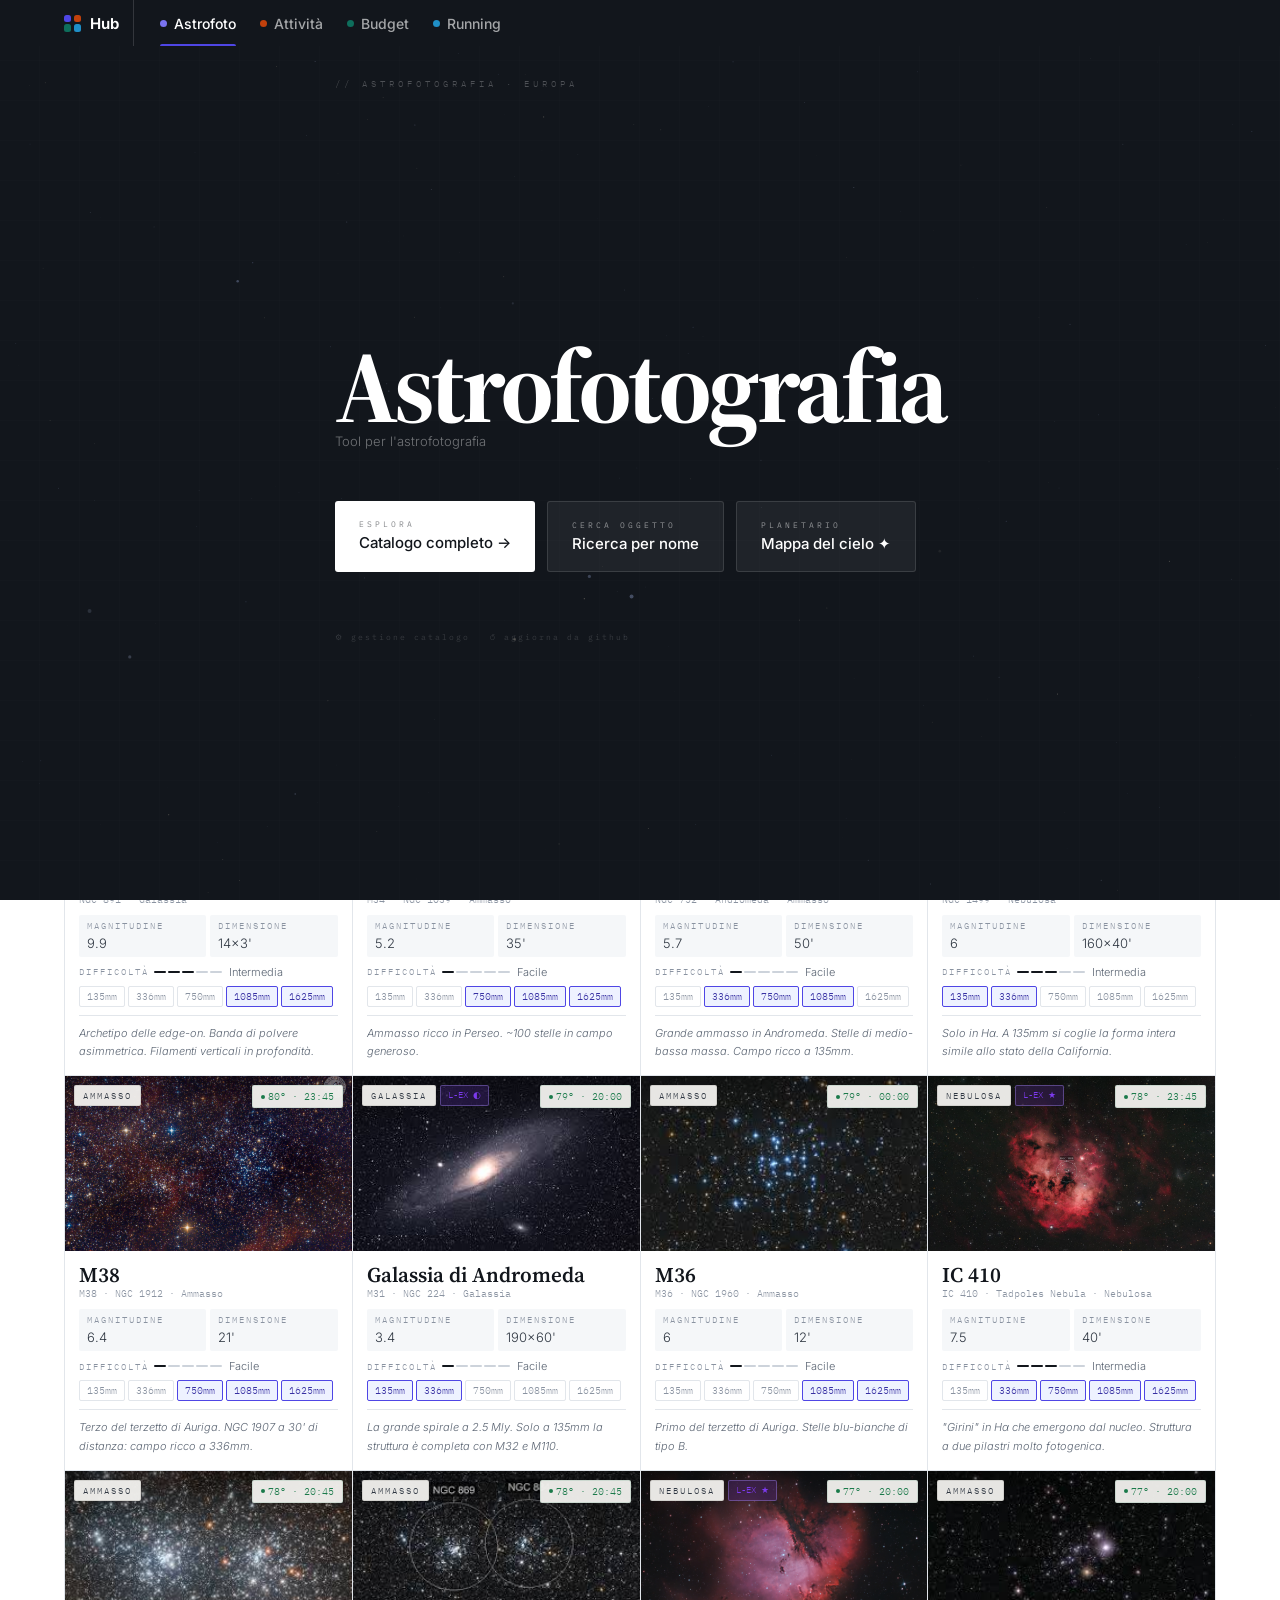
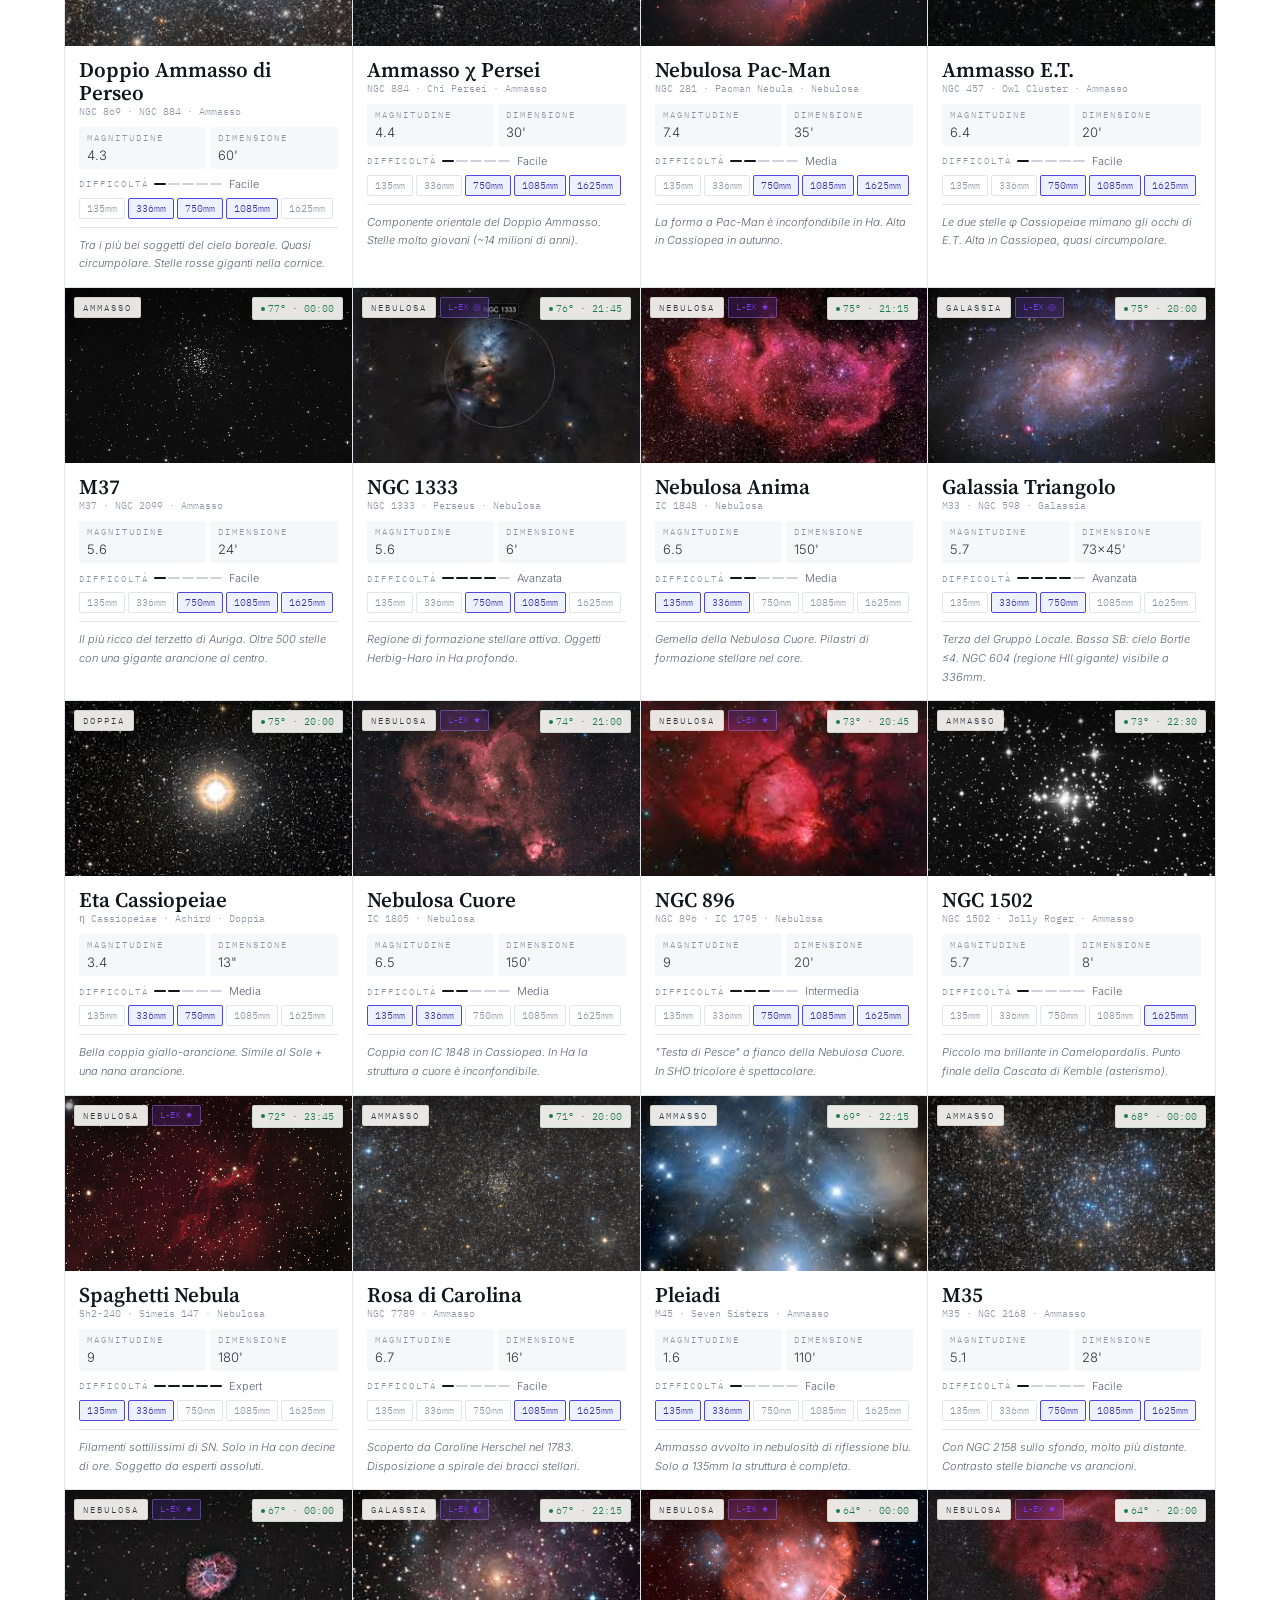
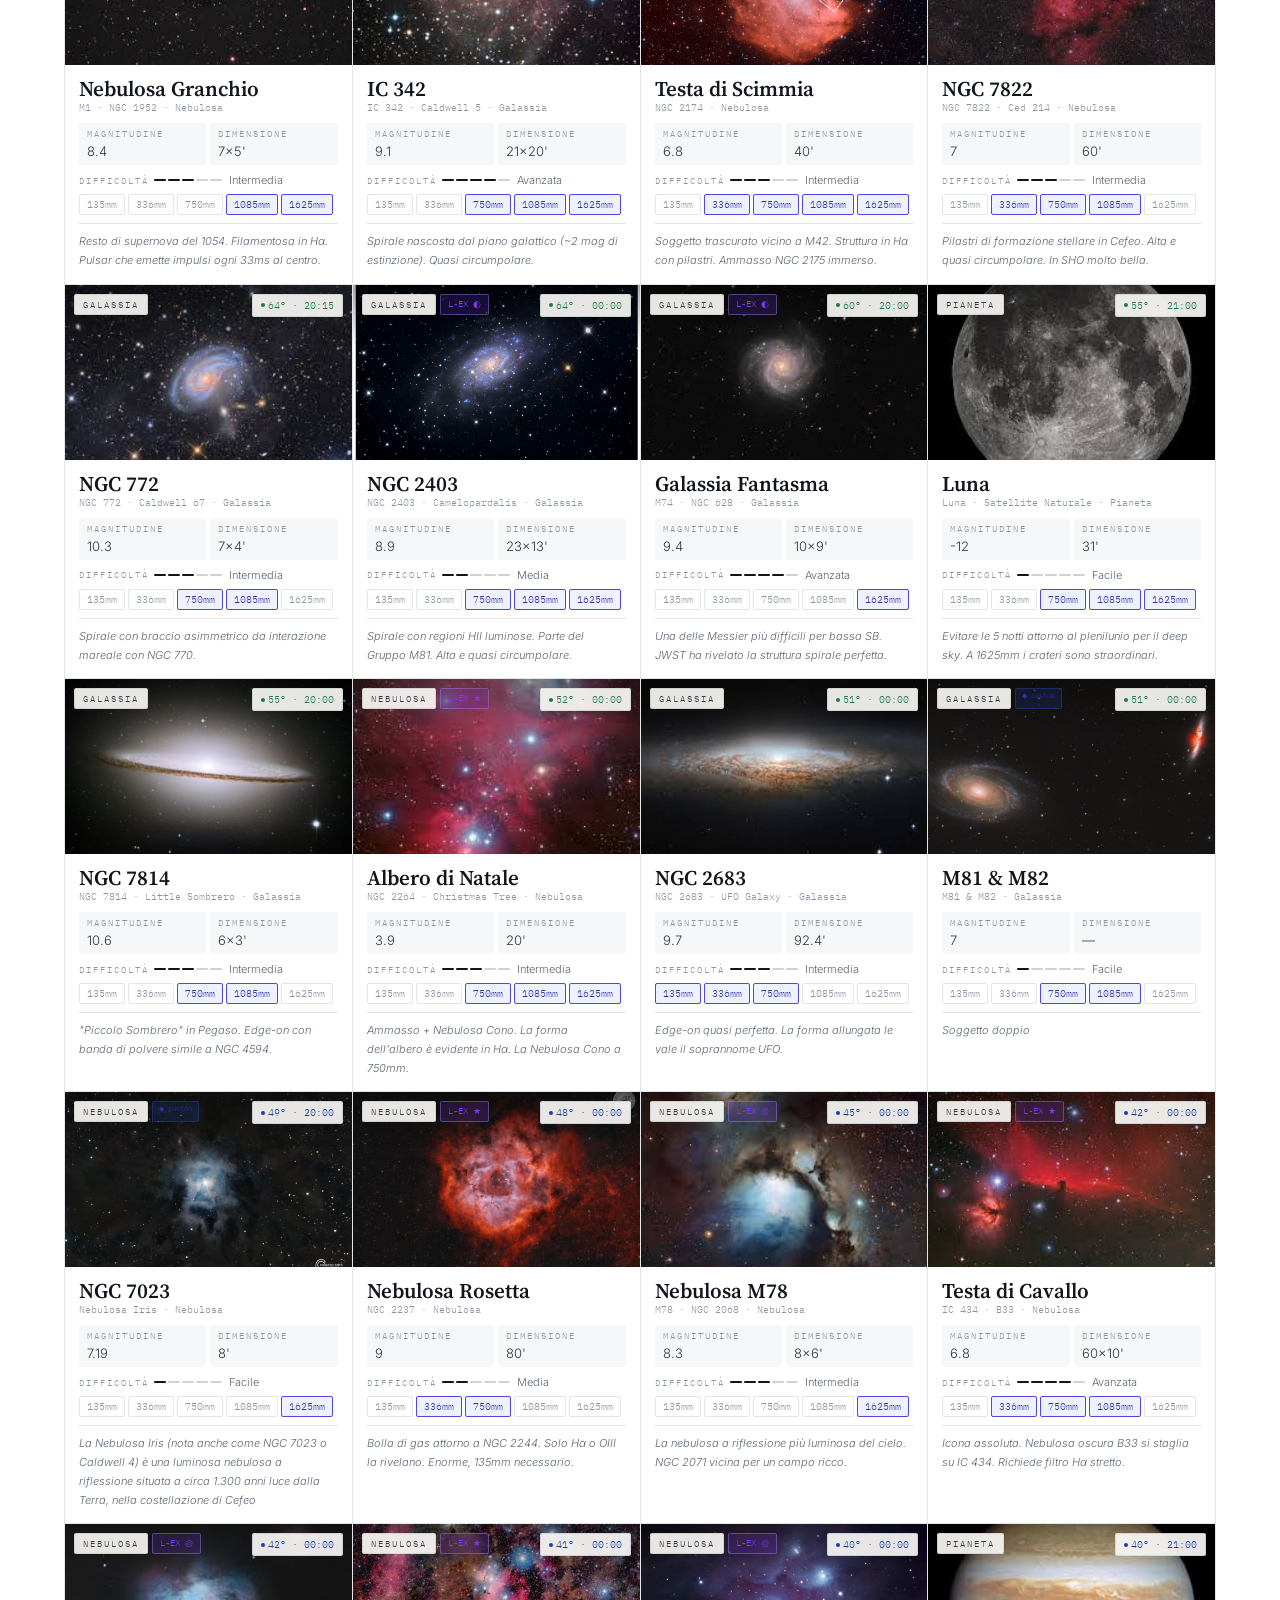
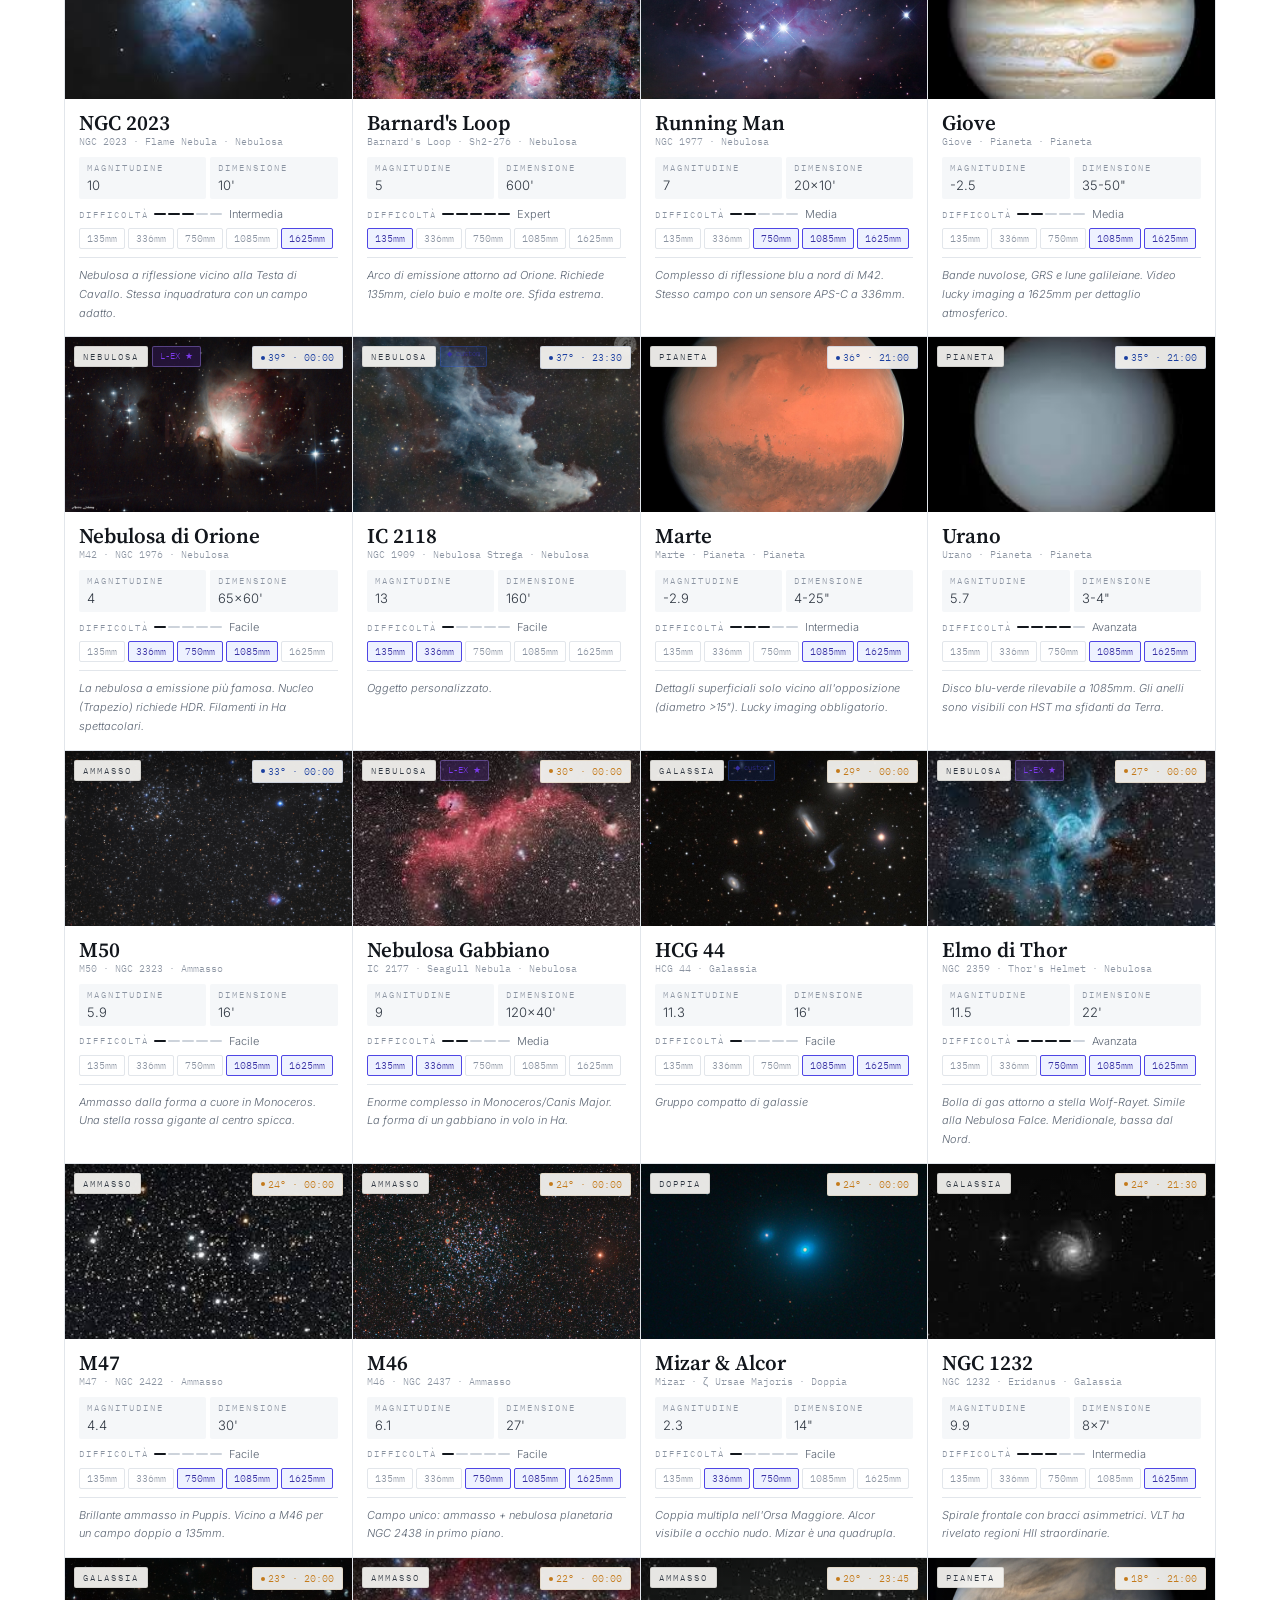
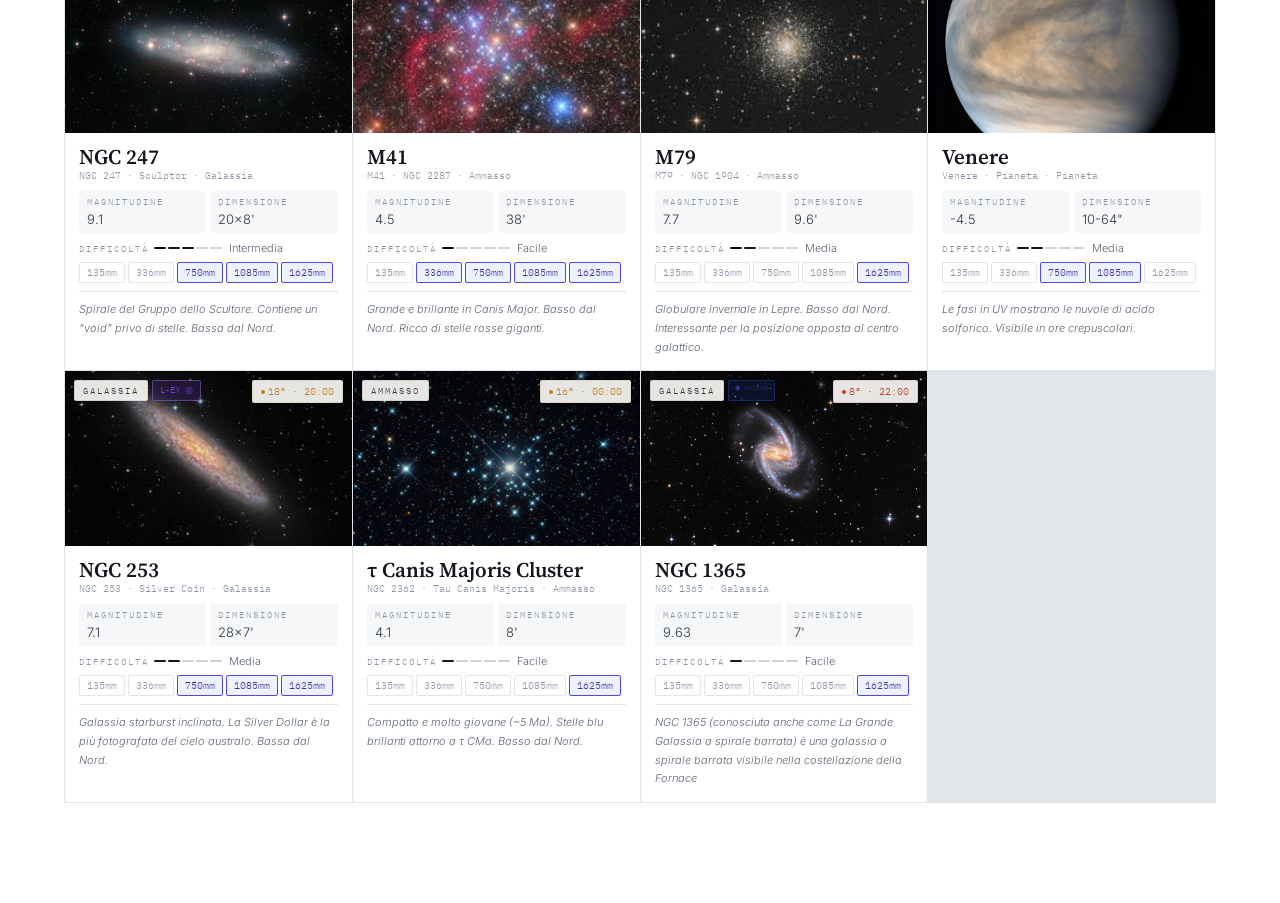
==== astrofoto/index.html @ 98b9532a "Primo caricamento" ====
<!DOCTYPE html>
<html lang="it">
<head>
<meta charset="UTF-8">
<meta name="viewport" content="width=device-width, initial-scale=1.0">
<title>Astrofotografia</title>
<style>
*,*::before,*::after{margin:0;padding:0;box-sizing:border-box}
:root{
  --bg:#faf9f6;--bg2:#f4f2ee;--bg3:#ede9e2;
  --ink:#1a1612;--ink2:#3d3830;--ink3:#7a7168;--ink4:#b0a899;
  --blue:#1a3fa0;--blue2:#2d5be3;--blue3:#dce6fb;--blue4:#eef2fd;
  --red:#c0392b;--amber:#c47a1a;--green:#1a7a4a;
  --border:#d8d2c8;--border2:#c4bdb2;
  --lx:#7c3aed;--lx2:#a78bfa;--lx3:#f5f3ff;--lx4:#ede9fe;
  --shadow:0 1px 3px rgba(26,22,18,.08),0 4px 16px rgba(26,22,18,.06);
  --shadow2:0 2px 8px rgba(26,22,18,.12),0 12px 40px rgba(26,22,18,.1);
}
html{scroll-behavior:smooth}
body{background:var(--bg);color:var(--ink);font-family:'Inter',sans-serif;font-weight:300;min-height:100vh;overflow-x:hidden}

/* ── HEADER ── */
header{background:var(--ink);color:var(--bg);padding:28px 64px 24px;position:relative;overflow:hidden}
header::after{content:'';position:absolute;inset:0;background:repeating-linear-gradient(0deg,transparent,transparent 39px,rgba(255,255,255,.025) 40px),repeating-linear-gradient(90deg,transparent,transparent 39px,rgba(255,255,255,.025) 40px);pointer-events:none}
.header-inner{max-width:1440px;margin:0 auto;display:flex;flex-direction:column;gap:20px;position:relative;z-index:1}
.header-top{display:flex;align-items:center;justify-content:space-between;gap:16px}
.brand-eye{font-family:'IBM Plex Mono',monospace;font-size:9px;letter-spacing:4px;text-transform:uppercase;color:rgba(255,255,255,.35);margin-bottom:6px}
.brand-title{font-family:'Source Serif 4',serif;font-size:clamp(32px,4vw,56px);font-weight:700;line-height:.9;letter-spacing:-1px;color:#fff}
.brand-title em{font-style:italic;color:rgba(255,255,255,.5)}

/* Header chips (right side) */
.header-chips{display:flex;gap:8px;flex-wrap:wrap;align-items:center}
.chip{background:rgba(255,255,255,.06);border:1px solid rgba(255,255,255,.12);border-radius:4px;padding:8px 14px;cursor:default}
.chip.interactive{cursor:pointer;transition:background .15s,border-color .15s}
.chip.interactive:hover{background:rgba(255,255,255,.1);border-color:rgba(255,255,255,.25)}
.chip-lbl{font-size:8px;letter-spacing:3px;text-transform:uppercase;color:rgba(255,255,255,.3);font-family:'IBM Plex Mono',monospace;display:block;margin-bottom:2px}
.chip-val{font-size:11px;color:rgba(255,255,255,.75);font-weight:400;display:flex;align-items:center;gap:5px}
.chip-val select{background:transparent;border:none;color:rgba(255,255,255,.75);font-family:'Inter',sans-serif;font-size:11px;font-weight:400;cursor:pointer;outline:none;-webkit-appearance:none;padding-right:14px;background-image:url("data:image/svg+xml,%3Csvg xmlns='http://www.w3.org/2000/svg' width='10' height='6'%3E%3Cpath d='M0 0l5 6 5-6z' fill='rgba(255,255,255,.4)'/%3E%3C/svg%3E");background-repeat:no-repeat;background-position:right 2px center}
.chip-val select option{background:#1a1612;color:#faf9f6}

/* ── CONTROL PANEL ── */
.ctrl{background:var(--bg2);border-bottom:1px solid var(--border);padding:0 64px}
.ctrl-inner{max-width:1440px;margin:0 auto;display:flex;align-items:stretch;gap:0;flex-wrap:wrap}
.ctrl-block{padding:16px 32px 16px 0;border-right:1px solid var(--border);margin-right:32px;display:flex;flex-direction:column;justify-content:center;flex-shrink:0}
.ctrl-block:last-child{border-right:none;margin-right:0}
.ctrl-lbl{font-family:'IBM Plex Mono',monospace;font-size:9px;letter-spacing:3px;text-transform:uppercase;color:var(--ink4);margin-bottom:8px}

/* Country/Lat/Lon controls */
.loc-row{display:flex;align-items:center;gap:10px;flex-wrap:wrap}
select.ctrl-sel{background:var(--bg);border:1px solid var(--border);border-radius:3px;color:var(--ink2);font-family:'Inter',sans-serif;font-size:12px;padding:6px 28px 6px 10px;cursor:pointer;outline:none;-webkit-appearance:none;background-image:url("data:image/svg+xml,%3Csvg xmlns='http://www.w3.org/2000/svg' width='10' height='6'%3E%3Cpath d='M0 0l5 6 5-6z' fill='%23b0a899'/%3E%3C/svg%3E");background-repeat:no-repeat;background-position:right 8px center;transition:border-color .15s}
select.ctrl-sel:hover,select.ctrl-sel:focus{border-color:var(--blue2)}
.lat-lon-inputs{display:flex;align-items:center;gap:6px}
.latlon-field{display:flex;align-items:center;gap:4px;font-family:'IBM Plex Mono',monospace;font-size:10px;color:var(--ink4)}
.latlon-field span{color:var(--ink3)}
input.latlon-inp{width:62px;background:var(--bg);border:1px solid var(--border);border-radius:3px;padding:5px 7px;font-family:'IBM Plex Mono',monospace;font-size:11px;color:var(--ink2);outline:none;transition:border-color .15s;text-align:center}
input.latlon-inp:focus{border-color:var(--blue2)}

/* time slider */
.time-block{flex:1;min-width:260px;padding:16px 0}
.time-row{display:flex;align-items:center;gap:12px;margin-bottom:8px}
.time-val{font-family:'Source Serif 4',serif;font-size:24px;font-weight:600;color:var(--ink);min-width:52px}
.time-sep{color:var(--ink4);font-size:16px;font-family:'IBM Plex Mono',monospace}
.win-info{font-size:10px;color:var(--ink3);font-family:'IBM Plex Mono',monospace}
.slider-wrap{position:relative;height:26px;display:flex;align-items:center}
.slider-track{position:absolute;left:0;right:0;height:2px;background:var(--border);border-radius:2px}
.slider-fill{position:absolute;height:2px;background:var(--blue2);border-radius:2px;pointer-events:none}
.range-input{position:absolute;width:100%;height:2px;background:transparent;-webkit-appearance:none;appearance:none;pointer-events:none;outline:none}
.range-input::-webkit-slider-thumb{-webkit-appearance:none;width:14px;height:14px;border-radius:50%;background:var(--ink);border:2px solid var(--bg);cursor:pointer;pointer-events:all;box-shadow:0 1px 4px rgba(0,0,0,.2);transition:transform .12s}
.range-input::-webkit-slider-thumb:active{transform:scale(1.25)}
.slider-ticks{display:flex;justify-content:space-between;margin-top:4px;font-family:'IBM Plex Mono',monospace;font-size:9px;color:var(--ink4)}

/* ── MONTH NAV ── */
.mnav{position:sticky;top:0;z-index:50;background:var(--bg);border-bottom:1px solid var(--border)}
.mnav-track{max-width:1440px;margin:0 auto;display:flex;overflow-x:auto;scrollbar-width:none;padding:0 64px}
.mnav-track::-webkit-scrollbar{display:none}
.mnav-btn{background:none;border:none;font-family:'Inter',sans-serif;font-weight:500;font-size:11px;letter-spacing:1.5px;text-transform:uppercase;color:var(--ink4);padding:14px 14px 10px;cursor:pointer;border-bottom:2px solid transparent;white-space:nowrap;transition:color .15s,border-color .15s}
.mnav-btn:hover{color:var(--ink2)}
.mnav-btn.active{color:var(--ink);border-bottom-color:var(--ink)}
.mnav-btn .cnt{display:block;font-size:8px;font-family:'IBM Plex Mono',monospace;font-weight:300;margin-top:1px;color:var(--ink4)}
.mnav-btn.active .cnt{color:var(--blue2)}

/* ── MAIN ── */
main{max-width:1440px;margin:0 auto;padding:40px 64px 100px}
.month-sec{display:none}
.month-sec.active{display:block;animation:rise .35s cubic-bezier(.22,1,.36,1) both}
@keyframes rise{from{opacity:0;transform:translateY(8px)}to{opacity:1;transform:translateY(0)}}

.sec-hero{display:grid;grid-template-columns:1fr auto;align-items:end;gap:32px;margin-bottom:28px;padding-bottom:20px;border-bottom:2px solid var(--ink)}
.sec-month{font-family:'Source Serif 4',serif;font-size:clamp(48px,6vw,90px);font-weight:700;line-height:.88;letter-spacing:-3px}
.sec-right{text-align:right}
.sec-desc{font-size:11px;color:var(--ink3);line-height:1.8;max-width:280px;margin-bottom:4px}
.sec-count{font-family:'IBM Plex Mono',monospace;font-size:9px;color:var(--blue2);letter-spacing:2px}

/* ── TOOLBAR ── */
.toolbar{display:flex;align-items:center;gap:5px;margin-bottom:20px;flex-wrap:wrap}
.tb-lbl{font-size:9px;letter-spacing:3px;text-transform:uppercase;color:var(--ink4);font-family:'IBM Plex Mono',monospace;flex-shrink:0}
.pill{background:var(--bg);border:1px solid var(--border);border-radius:3px;color:var(--ink3);font-family:'Inter',sans-serif;font-size:11px;padding:5px 11px;cursor:pointer;transition:all .15s}
.pill:hover{border-color:var(--ink2);color:var(--ink)}
.pill.on{background:var(--ink);border-color:var(--ink);color:var(--bg)}
.pill.lx-on{background:var(--lx);border-color:var(--lx);color:#fff}
.tb-sep{width:1px;height:14px;background:var(--border);margin:0 2px;flex-shrink:0}
.vis-bar{background:var(--blue4);border:1px solid rgba(45,91,227,.15);border-radius:4px;padding:7px 12px;margin-bottom:18px;font-size:10px;color:var(--blue);font-family:'IBM Plex Mono',monospace;display:flex;align-items:center;gap:8px}
.vis-bar::before{content:'◉';font-size:9px;color:var(--blue2)}

/* ── GRID ── */
.obj-grid{display:grid;grid-template-columns:repeat(auto-fill,minmax(280px,1fr));gap:1px;background:var(--border);border:1px solid var(--border)}
.obj-grid>*{background:var(--bg)}

/* ── CARD ── */
.obj-card{position:relative;overflow:hidden;cursor:pointer;transition:box-shadow .2s,transform .2s}
.obj-card:hover{box-shadow:var(--shadow2);transform:translateY(-2px);z-index:2}
.obj-card.hidden{display:none}
.card-canvas-wrap{position:relative;height:175px;overflow:hidden}.card-canvas-wrap::after{content:'';position:absolute;top:0;left:0;right:0;height:60px;background:linear-gradient(rgba(0,0,0,.35),transparent);z-index:2;pointer-events:none}
.card-canvas-wrap canvas{width:100%;height:100%;display:block}
.card-top{position:absolute;top:9px;left:9px;right:9px;display:flex;justify-content:space-between;align-items:flex-start;pointer-events:none;z-index:3}
.type-badge{font-family:'IBM Plex Mono',monospace;font-size:9px;letter-spacing:2px;text-transform:uppercase;padding:4px 8px;background:rgba(250,249,246,.92);backdrop-filter:blur(8px);border-radius:2px;color:var(--ink2);border:1px solid rgba(26,22,18,.1)}
.lx-tag-sm{font-family:'IBM Plex Mono',monospace;font-size:9px;padding:3px 7px;border-radius:2px;background:rgba(124,58,237,.18);border:1px solid rgba(167,139,250,.4);color:#7c3aed;backdrop-filter:blur(8px)}
.alt-badge{font-family:'IBM Plex Mono',monospace;font-size:10px;padding:4px 8px;border-radius:2px;backdrop-filter:blur(8px);display:flex;align-items:center;gap:3px;background:rgba(250,249,246,.92);border:1px solid transparent}
.alt-dot{width:4px;height:4px;border-radius:50%;flex-shrink:0}
.alt-meter{position:absolute;bottom:0;left:0;right:0;height:2px;background:rgba(0,0,0,.06)}
.alt-meter-fill{height:100%;transition:width .5s,background .5s}

.card-body{padding:12px 14px 14px}
.card-name{font-family:'Source Serif 4',serif;font-size:21px;font-weight:600;color:var(--ink);line-height:1.1;margin-bottom:1px}
.card-cat{font-family:'IBM Plex Mono',monospace;font-size:10px;color:var(--ink4);margin-bottom:9px}
.card-row2{display:grid;grid-template-columns:1fr 1fr;gap:4px;margin-bottom:8px}
.cstat{background:var(--bg2);border-radius:2px;padding:5px 8px}
.cs-lbl{font-size:9px;letter-spacing:2px;text-transform:uppercase;color:var(--ink4);font-family:'IBM Plex Mono',monospace;display:block;margin-bottom:1px}
.cs-val{font-size:13px;color:var(--ink2)}
.diff-row{display:flex;align-items:center;gap:5px;margin-bottom:7px}
.diff-lbl{font-size:9px;letter-spacing:2px;text-transform:uppercase;color:var(--ink4);font-family:'IBM Plex Mono',monospace;min-width:56px}
.pips{display:flex;gap:2px}
.pip{width:12px;height:2px;border-radius:1px;background:var(--border2)}
.pip.on{background:var(--ink)}
.diff-txt{font-size:11px;color:var(--ink3);margin-left:2px}
.focali-row{display:flex;gap:3px;flex-wrap:wrap;margin-bottom:8px}
.ftag{font-family:'IBM Plex Mono',monospace;font-size:10px;padding:3px 7px;border-radius:2px;border:1px solid var(--border);color:var(--ink4)}
.ftag.best{border-color:var(--blue2);color:var(--blue);background:var(--blue4)}
.card-notes{font-size:11px;color:var(--ink3);line-height:1.7;font-style:italic;padding-top:8px;border-top:1px solid var(--border)}

/* ── MODAL ── */
.modal-overlay{position:fixed;inset:0;background:rgba(10,8,6,.85);backdrop-filter:blur(8px);z-index:200;display:none;align-items:center;justify-content:center;padding:20px}
.modal-overlay.open{display:flex}
.modal{background:var(--bg);max-width:880px;width:100%;max-height:90vh;overflow-y:auto;border-radius:2px;box-shadow:0 24px 80px rgba(0,0,0,.4);position:relative;transform:translateY(16px);transition:transform .25s}
.modal-overlay.open .modal{transform:translateY(0)}
.modal-close{position:absolute;top:16px;right:16px;background:var(--bg3);border:none;width:32px;height:32px;border-radius:50%;cursor:pointer;display:flex;align-items:center;justify-content:center;font-size:16px;color:var(--ink3);transition:background .15s;z-index:10}
.modal-close:hover{background:var(--border2)}
.modal-canvas-wrap{height:320px;position:relative;overflow:hidden;background:var(--bg3)}
.modal-canvas-wrap canvas{width:100%;height:100%}
.modal-badges{position:absolute;top:16px;left:16px;display:flex;gap:6px;flex-wrap:wrap}
.modal-badge{font-family:'IBM Plex Mono',monospace;font-size:8px;letter-spacing:2px;text-transform:uppercase;padding:4px 10px;background:rgba(250,249,246,.92);backdrop-filter:blur(8px);border-radius:2px;color:var(--ink2);border:1px solid rgba(26,22,18,.1)}
.modal-body{padding:28px 32px 32px}
.modal-title-row{display:flex;align-items:flex-start;justify-content:space-between;gap:20px;margin-bottom:4px}
.modal-name{font-family:'Source Serif 4',serif;font-size:clamp(28px,4vw,46px);font-weight:700;line-height:.95;letter-spacing:-1px}
.modal-cat{font-family:'IBM Plex Mono',monospace;font-size:9px;color:var(--ink4);letter-spacing:.5px;margin-bottom:20px}
.modal-grid{display:grid;grid-template-columns:repeat(4,1fr);gap:8px;margin-bottom:20px}
.modal-stat{background:var(--bg2);border-radius:3px;padding:10px 12px;border:1px solid var(--border)}
.modal-stat-lbl{font-size:7px;letter-spacing:2.5px;text-transform:uppercase;color:var(--ink4);font-family:'IBM Plex Mono',monospace;display:block;margin-bottom:4px}
.modal-stat-val{font-size:14px;color:var(--ink);font-family:'Inter',sans-serif;font-weight:400}
.modal-stat-val.big{font-family:'Source Serif 4',serif;font-size:22px;font-weight:600}
.modal-desc{font-size:13px;color:var(--ink2);line-height:1.85;margin-bottom:18px}
.modal-section{margin-bottom:18px}
.modal-section-title{font-family:'IBM Plex Mono',monospace;font-size:9px;letter-spacing:3px;text-transform:uppercase;color:var(--ink4);margin-bottom:8px;padding-bottom:6px;border-bottom:1px solid var(--border)}
.modal-focali{display:flex;gap:6px;flex-wrap:wrap}
.modal-ftag{font-family:'IBM Plex Mono',monospace;font-size:10px;padding:4px 10px;border-radius:2px;border:1px solid var(--border);color:var(--ink4)}
.modal-ftag.best{border-color:var(--blue2);color:var(--blue);background:var(--blue4)}
.modal-diff-row{display:flex;align-items:center;gap:10px}
.modal-pips{display:flex;gap:3px}
.modal-pip{width:18px;height:3px;border-radius:1px;background:var(--border2)}
.modal-pip.on{background:var(--ink)}
.lx-note-modal{background:var(--lx3);border:1px solid var(--lx2);border-radius:3px;padding:10px 14px;font-size:11px;color:var(--lx);line-height:1.6;margin-top:12px}
.coord-row{font-family:'IBM Plex Mono',monospace;font-size:10px;color:var(--ink3);display:flex;gap:16px;flex-wrap:wrap;margin-bottom:12px}
.coord-item span{color:var(--ink4);font-size:9px;margin-right:4px}

/* ── MISC ── */
.no-res{text-align:center;padding:56px 20px;font-family:'IBM Plex Mono',monospace;font-size:10px;color:var(--ink4);letter-spacing:2px;grid-column:1/-1;background:var(--bg)}
::-webkit-scrollbar{width:4px;height:4px}
::-webkit-scrollbar-track{background:var(--bg2)}
::-webkit-scrollbar-thumb{background:var(--border2);border-radius:2px}
@media(max-width:900px){header,.ctrl,main{padding-left:20px;padding-right:20px}.mnav-track{padding:0 20px}.obj-grid{grid-template-columns:1fr 1fr}.header-inner{flex-direction:column;align-items:flex-start}}
@media(max-width:580px){.obj-grid{grid-template-columns:1fr}.sec-hero{grid-template-columns:1fr}.sec-right{text-align:left}.modal-grid{grid-template-columns:1fr 1fr}}

/* ── ADD TARGET MODAL ── */
.at-field{margin-bottom:18px}
.at-lbl{font-family:'IBM Plex Mono',monospace;font-size:9px;letter-spacing:3px;text-transform:uppercase;color:var(--ink4);display:block;margin-bottom:8px}
.at-inp{width:100%;background:var(--bg);border:1px solid var(--border);border-radius:3px;padding:10px 12px;font-family:'Inter',sans-serif;font-size:13px;color:var(--ink);outline:none;transition:border-color .15s}
.at-inp:focus{border-color:var(--blue2)}
.at-type-row{display:flex;gap:6px;flex-wrap:wrap}
.at-type-btn{background:var(--bg);border:1px solid var(--border);border-radius:3px;padding:6px 14px;font-family:'Inter',sans-serif;font-size:11px;color:var(--ink3);cursor:pointer;transition:all .15s}
.at-type-btn:hover{border-color:var(--ink2);color:var(--ink)}
.at-type-btn.on{background:var(--ink);border-color:var(--ink);color:#fff}
.at-focal-btn{background:var(--bg);border:1px solid var(--border);border-radius:3px;padding:6px 14px;font-family:'IBM Plex Mono',monospace;font-size:10px;color:var(--ink3);cursor:pointer;transition:all .15s}
.at-focal-btn:hover{border-color:var(--blue2);color:var(--blue)}
.at-focal-btn.on{background:var(--blue2);border-color:var(--blue2);color:#fff}
.at-month-row{display:flex;gap:5px;flex-wrap:wrap}
.at-month-btn{background:var(--bg);border:1px solid var(--border);border-radius:3px;padding:5px 10px;font-family:'IBM Plex Mono',monospace;font-size:9px;letter-spacing:1px;color:var(--ink3);cursor:pointer;transition:all .15s}
.at-month-btn:hover{border-color:var(--ink2);color:var(--ink)}
.at-month-btn.on{background:var(--blue2);border-color:var(--blue2);color:#fff}
.at-photo-area{border:1px dashed var(--border2);border-radius:3px;padding:20px;cursor:pointer;transition:border-color .15s;display:flex;align-items:center;justify-content:center;min-height:80px;gap:12px}
.at-photo-area:hover{border-color:var(--ink3)}

.admin-item{display:flex;align-items:center;justify-content:space-between;padding:9px 12px;border-radius:3px;border:1px solid var(--border);background:var(--bg);gap:12px;transition:border-color .15s}
.admin-item:hover{border-color:var(--red)}
.admin-item-info{flex:1;min-width:0}
.admin-item-name{font-size:13px;color:var(--ink);font-weight:400;white-space:nowrap;overflow:hidden;text-overflow:ellipsis}
.admin-item-cat{font-family:'IBM Plex Mono',monospace;font-size:8px;color:var(--ink4);margin-top:1px}
.admin-item-del{background:none;border:1px solid var(--border);border-radius:2px;color:var(--ink4);font-size:10px;padding:3px 8px;cursor:pointer;font-family:'IBM Plex Mono',monospace;white-space:nowrap;transition:all .15s;flex-shrink:0}
.admin-item-del:hover{background:var(--red);border-color:var(--red);color:#fff}
.at-hms{width:58px!important;text-align:center}
.at-hms-sep{font-family:'IBM Plex Mono',monospace;font-size:11px;color:var(--ink3);flex-shrink:0}

/* ── LANDING PAGE ── */
#landing{position:fixed;inset:0;z-index:1000;background:var(--ink);display:flex;flex-direction:column;overflow:hidden;transition:opacity .5s,transform .5s}
#landing.hidden{opacity:0;transform:translateY(-16px);pointer-events:none}
.landing-grid{position:absolute;inset:0;background-image:repeating-linear-gradient(0deg,transparent,transparent 39px,rgba(255,255,255,.018) 40px),repeating-linear-gradient(90deg,transparent,transparent 39px,rgba(255,255,255,.018) 40px);pointer-events:none}
.landing-inner{max-width:1440px;margin:0 auto;padding:0 64px;display:flex;flex-direction:column;height:100%;position:relative;z-index:1}
.landing-header{padding:32px 0 0;display:flex;justify-content:space-between;align-items:flex-start}
.landing-eye{font-family:'IBM Plex Mono',monospace;font-size:9px;letter-spacing:4px;text-transform:uppercase;color:rgba(255,255,255,.25)}
.landing-body{flex:1;display:flex;flex-direction:column;justify-content:center;gap:48px;padding:40px 0}
.landing-title{font-family:'Source Serif 4',serif;font-size:clamp(56px,8vw,120px);font-weight:700;line-height:.85;letter-spacing:-4px;color:#fff}
.landing-title em{font-style:italic;color:rgba(255,255,255,.35)}
.landing-sub{font-size:13px;color:rgba(255,255,255,.4);max-width:360px;line-height:1.8;font-weight:300}
.landing-actions{display:flex;gap:12px;flex-wrap:wrap;align-items:stretch}
.land-btn{display:flex;flex-direction:column;gap:4px;padding:18px 24px;border-radius:3px;cursor:pointer;transition:all .2s;text-decoration:none;border:none;font-family:'Inter',sans-serif;text-align:left}
.land-btn-primary{background:#fff;color:var(--ink)}
.land-btn-primary:hover{background:rgba(255,255,255,.9);transform:translateY(-2px)}
.land-btn-secondary{background:rgba(255,255,255,.06);border:1px solid rgba(255,255,255,.12);color:#fff}
.land-btn-secondary:hover{background:rgba(255,255,255,.1);border-color:rgba(255,255,255,.25);transform:translateY(-2px)}
.land-btn-lbl{font-size:8px;letter-spacing:3px;text-transform:uppercase;opacity:.5;font-family:'IBM Plex Mono',monospace}
.land-btn-val{font-size:15px;font-weight:500}

/* Search panel */
.landing-search{display:flex;flex-direction:column;gap:0;max-width:680px}
.search-bar{display:flex;align-items:center;gap:0;background:rgba(255,255,255,.06);border:1px solid rgba(255,255,255,.15);border-radius:3px;overflow:hidden;transition:border-color .2s}
.search-bar:focus-within{border-color:rgba(255,255,255,.4)}
.search-icon{padding:0 16px;color:rgba(255,255,255,.3);font-size:16px;flex-shrink:0}
#landingSearch{flex:1;background:transparent;border:none;outline:none;color:#fff;font-family:'Inter',sans-serif;font-size:15px;font-weight:300;padding:16px 0;caret-color:#fff}
#landingSearch::placeholder{color:rgba(255,255,255,.2)}
.search-hint{font-family:'IBM Plex Mono',monospace;font-size:9px;color:rgba(255,255,255,.2);letter-spacing:2px;padding:10px 2px}
.search-results{display:none;background:rgba(20,16,12,.95);border:1px solid rgba(255,255,255,.1);border-top:none;border-radius:0 0 3px 3px;max-height:320px;overflow-y:auto;-webkit-overflow-scrolling:touch;overscroll-behavior:contain}
.search-results.show{display:block}
.sr-item{display:flex;align-items:center;gap:14px;padding:12px 16px;cursor:pointer;transition:background .15s;border-bottom:1px solid rgba(255,255,255,.05)}
.sr-item:last-child{border-bottom:none}
.sr-item:hover{background:rgba(255,255,255,.06)}
.sr-canvas{width:48px;height:36px;border-radius:2px;overflow:hidden;flex-shrink:0}
.sr-canvas canvas{width:100%;height:100%;display:block}
.sr-info{flex:1;min-width:0}
.sr-name{font-size:13px;color:#fff;font-weight:400;white-space:nowrap;overflow:hidden;text-overflow:ellipsis}
.sr-cat{font-family:'IBM Plex Mono',monospace;font-size:8px;color:rgba(255,255,255,.3);margin-top:1px}
.sr-type{font-family:'IBM Plex Mono',monospace;font-size:7px;letter-spacing:2px;text-transform:uppercase;padding:2px 6px;border-radius:2px;background:rgba(255,255,255,.08);color:rgba(255,255,255,.4);flex-shrink:0}
.sr-empty{padding:24px 16px;text-align:center;font-family:'IBM Plex Mono',monospace;font-size:10px;color:rgba(255,255,255,.2);letter-spacing:2px}

/* Star field canvas */
#starField{position:absolute;inset:0;opacity:.6}

/* ── PLANETARIO ── */
#skyOv{position:fixed;inset:0;z-index:1100;background:#03050c;color:#e8ecf8;font-family:'Inter',sans-serif;overflow:hidden;user-select:none;-webkit-user-select:none}
#skyOv[hidden]{display:none}
#skCv{position:absolute;inset:0;width:100%;height:100%;display:block}
.sk-top{position:absolute;top:0;left:0;right:0;display:flex;align-items:center;gap:8px;padding:calc(env(safe-area-inset-top,0px) + 10px) 12px 8px;background:linear-gradient(#000a,#0000);pointer-events:none}
.sk-top>*{pointer-events:auto}
.sk-btn{width:38px;height:38px;flex:none;border-radius:50%;border:1px solid #ffffff30;background:#0b1020cc;color:#fff;font-size:16px;cursor:pointer;backdrop-filter:blur(8px)}
.sk-title{flex:1;min-width:0;display:flex;flex-direction:column;line-height:1.15}
.sk-title b{font-family:'Source Serif 4',serif;font-size:20px}
.sk-title span{font:9px 'IBM Plex Mono',monospace;letter-spacing:1px;opacity:.55;white-space:nowrap;overflow:hidden;text-overflow:ellipsis}
.sk-status{position:absolute;top:calc(env(safe-area-inset-top,0px) + 92px);left:14px;display:flex;flex-direction:column;gap:2px;font:10px 'IBM Plex Mono',monospace;color:#ffffffa8;pointer-events:none;text-shadow:0 1px 3px #000}
.sk-status b{color:#fff;font-weight:500;font-size:11px}
.sk-view{position:absolute;right:14px;top:calc(env(safe-area-inset-top,0px) + 92px);font:10px 'IBM Plex Mono',monospace;color:#ffffff90;text-shadow:0 1px 3px #000;pointer-events:none}
.sk-zoom{position:absolute;right:12px;top:50%;transform:translateY(-50%);display:flex;flex-direction:column;gap:8px}
.sk-zoom .sk-btn{width:38px;height:38px}
.sk-search,.sk-layers{position:absolute;top:calc(env(safe-area-inset-top,0px) + 58px);left:12px;right:12px;max-width:420px;margin:0 auto;background:#0b1020ee;border:1px solid #ffffff25;border-radius:12px;padding:10px;backdrop-filter:blur(12px);z-index:5}
.sk-search[hidden],.sk-layers[hidden],.sk-card[hidden]{display:none}
.sk-search input{width:100%;box-sizing:border-box;background:#ffffff12;border:1px solid #ffffff25;border-radius:8px;color:#fff;font:15px 'Inter',sans-serif;padding:10px}
#skRes{max-height:42vh;overflow:auto;margin-top:6px}
.sk-res{display:flex;flex-direction:column;align-items:flex-start;width:100%;background:none;border:0;border-bottom:1px solid #ffffff12;color:#fff;padding:9px 4px;text-align:left;cursor:pointer;font-family:inherit}
.sk-res span,.sk-none{font:10px 'IBM Plex Mono',monospace;opacity:.55}
.sk-layers{display:flex;flex-wrap:wrap;gap:6px}
.sk-lchip,.sk-chip{border:1px solid #ffffff30;background:#ffffff0c;color:#ffffffb0;border-radius:16px;padding:6px 11px;font:11px 'Inter',sans-serif;cursor:pointer}
.sk-lchip.on,.sk-chip.on{background:#4cc9f0;border-color:#4cc9f0;color:#021018;font-weight:600}
.sk-legend{width:100%;font:9px 'IBM Plex Mono',monospace;opacity:.6;display:flex;gap:10px;flex-wrap:wrap;margin-top:2px}
.sk-legend i{display:inline-block;width:8px;height:8px;border-radius:2px;margin-right:4px}
.sk-card{position:absolute;left:10px;right:10px;bottom:calc(env(safe-area-inset-bottom,0px) + 118px);max-width:440px;margin:0 auto;background:#0b1020ea;border:1px solid #ffffff25;border-radius:14px;padding:12px;backdrop-filter:blur(14px);max-height:46vh;overflow:auto}
.sk-card-top{display:flex;gap:10px;align-items:flex-start}
.sk-thumb{width:58px;height:58px;object-fit:cover;border-radius:8px;flex:none}
.sk-card-head{flex:1;min-width:0}
.sk-name{font:700 19px 'Source Serif 4',serif}
.sk-sub{font:10px 'IBM Plex Mono',monospace;opacity:.6}
.sk-live{font:10px 'IBM Plex Mono',monospace;margin-top:3px;line-height:1.5}
.sk-x{background:none;border:0;color:#fff9;font-size:16px;cursor:pointer}
.sk-ev{display:flex;justify-content:space-between;font:11px 'IBM Plex Mono',monospace;margin:8px 0 6px;color:#ffd37a}
#skChart{width:100%;height:70px;border-radius:6px;display:block}
.sk-sec{margin-top:8px}.sk-lbl{font:9px 'IBM Plex Mono',monospace;letter-spacing:1px;opacity:.55;text-transform:uppercase;margin-bottom:5px}
.sk-chips{display:flex;gap:6px;flex-wrap:wrap}
.sk-rot{display:flex;align-items:center;gap:8px;font:10px 'IBM Plex Mono',monospace;margin-top:8px;opacity:.85}.sk-rot input{flex:1}
.sk-actions{display:flex;gap:8px;margin-top:10px}
.sk-act{flex:1;padding:9px;border-radius:8px;border:1px solid #ffffff30;background:#ffffff0c;color:#fff;font:12px 'Inter',sans-serif;cursor:pointer}
.sk-act.on{background:#4cc9f033;border-color:#4cc9f0}.sk-act.pri{background:#fff;color:#111;border-color:#fff;font-weight:600}
.sk-bottom{position:absolute;left:0;right:0;bottom:0;padding:10px 12px calc(env(safe-area-inset-bottom,0px) + 10px);background:linear-gradient(#0000,#000c 40%);display:flex;flex-direction:column;gap:8px}
.sk-row{display:flex;gap:6px;align-items:center;justify-content:center;flex-wrap:wrap}
.sk-bottom .sk-btn{width:36px;height:36px;font-size:13px}
.sk-bottom .sk-pill{height:36px;border-radius:18px;padding:0 12px;width:auto;font:11px 'IBM Plex Mono',monospace}
.sk-bottom input[type=date],.sk-bottom input[type=time]{background:#0b1020cc;border:1px solid #ffffff30;color:#fff;border-radius:18px;height:36px;padding:0 10px;font:12px 'IBM Plex Mono',monospace;color-scheme:dark}
#skSlider{width:100%}
.sk-modal-btn{margin-top:16px;width:100%;padding:12px;border-radius:4px;border:1px solid var(--ink);background:var(--ink);color:#fff;font:500 13px 'Inter',sans-serif;cursor:pointer}
@media(min-width:700px){.sk-card{left:auto;right:70px;margin:0;bottom:130px}}

.sk-framesz{font:11px 'IBM Plex Mono',monospace;color:#4cc9f0;width:100%}.sk-hint{font:10px 'IBM Plex Mono',monospace;opacity:.55;align-self:center}
.sk-vis{position:absolute;left:8px;right:8px;top:calc(env(safe-area-inset-top,0px) + 58px);bottom:calc(env(safe-area-inset-bottom,0px) + 150px);max-width:560px;margin:0 auto;background:#0b1020f2;border:1px solid #ffffff25;border-radius:14px;backdrop-filter:blur(14px);display:flex;flex-direction:column;z-index:6;overflow:hidden}
.sk-vis[hidden]{display:none}
.sk-vis-h{display:flex;align-items:center;gap:6px;padding:10px 10px 4px}.sk-vis-h #skVisH{flex:1;display:flex;flex-direction:column}.sk-vis-h b{font:700 18px 'Source Serif 4',serif}.sk-vis-h span{font:9px 'IBM Plex Mono',monospace;opacity:.6}
.sk-vis-leg{font:9px 'IBM Plex Mono',monospace;opacity:.6;padding:0 12px 6px}.sk-vis-leg s,.sk-vis-leg u{display:inline-block;width:8px;height:8px;vertical-align:middle;text-decoration:none}.sk-vis-leg s{background:#fff}.sk-vis-leg u{background:#7c5cff88}
#skVisList{overflow:auto;flex:1;padding:0 8px 8px}
.sk-vrow{display:grid;grid-template-columns:40px 1fr auto;grid-template-areas:'i n a' 'i s t';gap:2px 10px;width:100%;background:none;border:0;border-top:1px solid #ffffff14;color:#fff;padding:8px 2px;text-align:left;cursor:pointer;font-family:inherit;align-items:center}
.sk-vrow img,.sk-vph{grid-area:i;width:40px;height:40px;border-radius:8px;object-fit:cover;box-sizing:border-box}.sk-vph{border:2px dashed;background:#ffffff08}
.sk-vn{grid-area:n;display:flex;flex-direction:column;min-width:0}.sk-vn b{font:600 14px 'Inter',sans-serif;white-space:nowrap;overflow:hidden;text-overflow:ellipsis}.sk-vn em{font:9px 'IBM Plex Mono',monospace;opacity:.55;font-style:normal}
.sk-va{grid-area:a;font:600 13px 'IBM Plex Mono',monospace}
.sk-strip{grid-area:s;position:relative;height:10px;border-radius:5px;overflow:hidden;display:block}
.sk-strip u{position:absolute;top:0;bottom:0;background:#7c5cff55;border-left:1px solid #7c5cffaa;border-right:1px solid #7c5cffaa;mix-blend-mode:screen}
.sk-strip s{position:absolute;top:-1px;bottom:-1px;width:2px;background:#fff;transform:translateX(-1px)}
.sk-vt{grid-area:t;font:9px 'IBM Plex Mono',monospace;color:#ffd37a;text-align:right}
</style>
  <!-- PWA -->
  <meta name="apple-mobile-web-app-capable" content="yes">
  <meta name="apple-mobile-web-app-status-bar-style" content="black-translucent">
  <meta name="apple-mobile-web-app-title" content="Astrofoto">
  <meta name="mobile-web-app-capable" content="yes">
  <meta name="theme-color" content="#12161c">
  <link rel="manifest" href="manifest.json">
  <link rel="apple-touch-icon" href="[data-uri]">
<link rel="preconnect" href="https://fonts.googleapis.com">
<link rel="preconnect" href="https://fonts.gstatic.com" crossorigin>
<link href="https://fonts.googleapis.com/css2?family=Source+Serif+4:ital,opsz,wght@0,8..60,400..700;1,8..60,400..700&family=Inter:wght@300;400;500;600;700;800&family=IBM+Plex+Mono:wght@400;500;600&display=swap" rel="stylesheet">
<script src="../assets/config.js"></script>
<link rel="stylesheet" href="../assets/hub.css">
</head>
<body>
<script src="../assets/hub.js" data-app="astrofoto"></script>

<!-- ══ LANDING PAGE ════════════════════════════════════════════════ -->
<div id="landing">
  <canvas id="starField"></canvas>
  <div class="landing-grid"></div>
  <div class="landing-inner">
    <div class="landing-header">
      <div class="landing-eye">// Astrofotografia · Europa</div>
    </div>
    <div class="landing-body">
      <div>
        <h1 class="landing-title">Astrofotografia</h1>
        <p class="landing-sub">Tool per l'astrofotografia</p>
      </div>
      <div class="landing-actions">
        <button class="land-btn land-btn-primary" id="btnCatalog">
          <span class="land-btn-lbl">Esplora</span>
          <span class="land-btn-val">Catalogo completo →</span>
        </button>
        <button class="land-btn land-btn-secondary" id="btnSearch">
          <span class="land-btn-lbl">Cerca oggetto</span>
          <span class="land-btn-val">Ricerca per nome</span>
        </button>

      </div>
      <div style="margin-top:8px;display:flex;gap:20px;align-items:center">
        <button id="btnAdmin" style="background:none;border:none;color:rgba(255,255,255,.15);font-family:'IBM Plex Mono',monospace;font-size:8px;letter-spacing:2px;cursor:pointer;padding:4px 0;transition:color .2s" onmouseover="this.style.color='rgba(255,255,255,.35)'" onmouseout="this.style.color='rgba(255,255,255,.15)'">⚙ gestione catalogo</button>
        <button id="btnClearCache" style="background:none;border:none;color:rgba(255,255,255,.15);font-family:'IBM Plex Mono',monospace;font-size:8px;letter-spacing:2px;cursor:pointer;padding:4px 0;transition:color .2s" onmouseover="this.style.color='rgba(255,255,255,.35)'" onmouseout="this.style.color='rgba(255,255,255,.15)'">↺ aggiorna da github</button>
      </div>

      <div class="landing-search" id="searchPanel" style="display:none">
        <div class="search-bar">
          <span class="search-icon">⊹</span>
          <input type="text" id="landingSearch" placeholder="M42, Andromeda, Nebulosa Anello…" autocomplete="off" spellcheck="false">
        </div>
        <div class="search-hint">Cerca per nome, catalogo o tipo · premi Invio per aprire</div>
        <div class="search-results" id="searchResults"></div>
      </div>
    </div>
  </div>
</div>

<!-- ══ HEADER ══════════════════════════════════════════════════════ -->
<header>
  <div class="header-inner">
    <div class="header-top">
      <div style="display:flex;align-items:center;gap:20px">
      <button id="btnBackHome" title="Torna alla home" style="background:rgba(255,255,255,.08);border:1px solid rgba(255,255,255,.15);border-radius:3px;color:rgba(255,255,255,.6);font-family:'IBM Plex Mono',monospace;font-size:9px;letter-spacing:2px;text-transform:uppercase;padding:8px 14px;cursor:pointer;transition:all .15s" onmouseover="this.style.background='rgba(255,255,255,.14)'" onmouseout="this.style.background='rgba(255,255,255,.08)'">← Home</button>
      <div class="brand">
        <div class="brand-eye">// Astrofotografia</div>
        <h1 class="brand-title">Astrofotografia</h1>
      </div>
      </div>
    </div>
    <div class="header-chips">
      <div class="chip interactive">
        <span class="chip-lbl">Camera</span>
        <span class="chip-val">
          <select id="cameraSelect">
            <option value="sony_a6000">Sony A6000</option>
            <option value="zwo_asi224mc">ZWO ASI 224 MC Color</option>
          </select>
        </span>
      </div>
      <div class="chip">
        <span class="chip-lbl">Sensore</span>
        <span class="chip-val" id="sensorInfo">APS-C · 23.5×15.6mm</span>
      </div>
      <div class="chip interactive">
        <span class="chip-lbl">Tipo oggetto</span>
        <span class="chip-val">
          <select id="filterType">
            <option value="all">Tutti</option>
            <option value="nebula">Nebulose</option>
            <option value="galaxy">Galassie</option>
            <option value="cluster">Ammassi</option>
            <option value="planet">Pianeti</option>
            <option value="double">Doppie</option>
          </select>
        </span>
      </div>
      <div class="chip interactive">
        <span class="chip-lbl">Focale</span>
        <span class="chip-val">
          <select id="filterFocal">
            <option value="0">Tutte</option>
            <option value="135">135mm</option>
            <option value="336">336mm</option>
            <option value="750">750mm</option>
            <option value="1085">1085mm</option>
            <option value="1625">1625mm</option>
          </select>
        </span>
      </div>
      <div class="chip interactive">
        <span class="chip-lbl">Filtro</span>
        <span class="chip-val">
          <select id="filterLx">
            <option value="0">Nessuno</option>
            <option value="1">L-Extreme compatibile</option>
          </select>
        </span>
      </div>
      <div class="chip interactive">
        <span class="chip-lbl">Ordina per</span>
        <span class="chip-val">
          <select id="filterSort">
            <option value="alt">Altitudine</option>
            <option value="mag">Magnitudine</option>
            <option value="name">Nome</option>
          </select>
        </span>
      </div>
      <div class="chip">
        <span class="chip-lbl">Visibili</span>
        <span class="chip-val" id="totCount">…</span>
      </div>
    </div>
  </div>
</header>

<!-- ══ CONTROLS ════════════════════════════════════════════════════ -->
<div class="ctrl">
  <div class="ctrl-inner">
    <div class="ctrl-block">
      <div class="ctrl-lbl">Posizione</div>
      <div style="position:relative">
        <div style="display:flex;gap:6px;align-items:center">
          <input type="text" id="locationSearch" class="ctrl-sel" placeholder="Cerca città..." style="flex:1;cursor:text" autocomplete="off" oninput="onLocationInput(this.value)" onkeydown="if(event.key==='Enter'){event.preventDefault();searchLocation()}">
          <button onclick="searchLocation()" style="background:var(--ink);border:none;border-radius:3px;padding:6px 10px;font-family:'IBM Plex Mono',monospace;font-size:8px;letter-spacing:1px;color:#fff;cursor:pointer;white-space:nowrap">Cerca</button>
        </div>
        <div id="locationLabel" style="font-family:'IBM Plex Mono',monospace;font-size:8px;color:var(--ink4);margin-top:4px;letter-spacing:1px">📍 Milano, IT</div>
        <div id="locationResults" style="display:none;position:absolute;top:100%;left:0;right:0;z-index:100;background:var(--bg);border:1px solid var(--border);border-radius:3px;margin-top:2px;max-height:200px;overflow-y:auto"></div>
      </div>
      <div id="southernHemisphereWarning" style="display:none;margin-top:8px;padding:8px 10px;background:rgba(200,120,30,0.15);border:1px solid rgba(200,120,30,0.4);border-radius:3px;font-family:'IBM Plex Mono',monospace;font-size:8px;color:#c8781e;letter-spacing:0.5px;line-height:1.6">⚠ Posizione nell'emisfero australe — il catalogo è ottimizzato per l'emisfero nord. I dati di visibilità potrebbero non essere accurati.</div>
    </div>
    <div class="ctrl-block time-block">
      <div class="ctrl-lbl">Finestra Osservativa</div>
      <div class="time-row">
        <span class="time-val" id="tStart">20:00</span>
        <span class="time-sep">→</span>
        <span class="time-val" id="tEnd">00:00</span>
        <span class="win-info" id="winInfo"></span>
      </div>
      <div class="slider-wrap">
        <div class="slider-track"></div>
        <div class="slider-fill" id="sFill"></div>
        <input type="range" class="range-input" id="rS" min="17" max="30" step="0.5" value="20">
        <input type="range" class="range-input" id="rE" min="17" max="30" step="0.5" value="24">
      </div>
      <div class="slider-ticks"><span>17:00</span><span>20:00</span><span>23:00</span><span>02:00</span><span>05:00</span></div>
    </div>
  </div>
</div>

<!-- ══ METEO STRIP ══════════════════════════════════════════════════ -->
<div id="meteoStrip" style="background:var(--bg2);border-bottom:1px solid var(--border);padding:0 20px"><div style="max-width:1400px;margin:0 auto">
  <!-- Location bar -->
  <div style="display:flex;align-items:center;justify-content:space-between;padding:10px 0 8px;gap:12px">
    <div style="display:flex;align-items:center;gap:8px;min-width:0">
      <span style="font-family:'IBM Plex Mono',monospace;font-size:9px;color:var(--ink4);letter-spacing:1px;flex-shrink:0">☁</span>
      <span id="meteoStripLocation" style="font-family:'IBM Plex Mono',monospace;font-size:9px;color:var(--ink3);white-space:nowrap;overflow:hidden;text-overflow:ellipsis;cursor:pointer" onclick="toggleMeteoSearch()">Colma di Sormano, CO</span>
    </div>
    <button onclick="toggleMeteoSearch()" style="background:none;border:none;font-family:'IBM Plex Mono',monospace;font-size:8px;color:var(--ink4);cursor:pointer;letter-spacing:1px;padding:0;flex-shrink:0">✎ cambia</button>
  </div>
  <!-- Search box (hidden by default) -->
  <div id="meteoSearchBox" style="display:none;padding-bottom:10px">
    <div style="display:flex;gap:6px">
      <input type="text" id="meteoStripCity" class="at-inp" placeholder="Cerca città..." style="flex:1;font-size:11px" onkeydown="if(event.key==='Enter')searchMeteoStrip()">
      <button onclick="searchMeteoStrip()" style="background:var(--ink);border:none;border-radius:3px;padding:7px 12px;font-family:'Inter',sans-serif;font-size:11px;cursor:pointer;color:#fff">Cerca</button>
    </div>
    <div id="meteoStripResults" style="margin-top:4px"></div>
  </div>
  <!-- Forecast cards row -->
  <div id="meteoStripCards" style="display:flex;gap:8px;overflow-x:auto;padding-bottom:12px;scrollbar-width:thin;-webkit-overflow-scrolling:touch"></div>
  <div id="meteoStripLoading" style="padding:12px 0;font-family:'IBM Plex Mono',monospace;font-size:12px;color:var(--ink4);text-align:center">Caricamento previsioni...</div>
  <div id="meteoStripError" style="display:none;padding:10px 0;font-family:'IBM Plex Mono',monospace;font-size:12px;color:#c0392b"></div>
</div></div>

<!-- ══ MONTH NAV ═══════════════════════════════════════════════════ -->
<nav class="mnav"><div class="mnav-track" id="mnav"></div></nav>

<main id="main"></main>

<!-- ══ MODAL ═══════════════════════════════════════════════════════ -->
<div class="modal-overlay" id="modalOverlay">
  <div class="modal" id="modal">
    <button class="modal-close" id="modalClose">✕</button>
    <div class="modal-canvas-wrap"><canvas id="modalCanvas"></canvas><div class="modal-badges" id="modalBadges"></div></div>
    <div class="modal-body">
      <div class="modal-title-row"><div class="modal-name" id="modalName"></div></div>
      <div class="modal-cat" id="modalCat"></div>
      <div class="coord-row" id="modalCoords"></div>
      <div class="modal-grid" id="modalStats"></div>
      <div class="modal-desc" id="modalDesc"></div>
      <div class="modal-section">
        <div class="modal-section-title">Focali consigliate</div>
        <div class="modal-focali" id="modalFocali"></div>
      </div>
      <div class="modal-section">
        <div class="modal-section-title">Difficoltà</div>
        <div class="modal-diff-row"><div class="modal-pips" id="modalPips"></div><span id="modalDiffTxt" style="font-size:12px;color:var(--ink3);margin-left:8px"></span></div>
      </div>
      <div id="modalLxNote"></div>
    </div>
  </div>
</div>

<!-- ══ ADMIN MODAL ══════════════════════════════════════════════════ -->
<div class="modal-overlay" id="adminOverlay" style="align-items:flex-start;overflow-y:auto;padding:0">
  <div id="adminModal" style="background:var(--bg);width:100%;min-height:100vh;max-width:640px;margin:0 auto;padding:40px 32px 60px;box-sizing:border-box">
    <button class="modal-close" id="adminClose" style="position:fixed;top:16px;right:16px;z-index:10">✕</button>
    <div>
      <div style="font-family:'IBM Plex Mono',monospace;font-size:9px;letter-spacing:3px;text-transform:uppercase;color:var(--ink4);margin-bottom:6px">Accesso riservato</div>
      <div style="font-family:'Source Serif 4',serif;font-size:28px;font-weight:700;letter-spacing:-1px;margin-bottom:20px">Gestione catalogo</div>

      <!-- Password screen -->
      <div id="adminAuth">
        <div style="font-size:12px;color:var(--ink3);margin-bottom:12px">Inserisci la password per accedere</div>
        <div style="display:flex;gap:8px">
          <input type="password" id="adminPwd" class="at-inp" placeholder="Password" style="flex:1" onkeydown="if(event.key==='Enter')document.getElementById('adminAuthBtn').click()">
          <button id="adminAuthBtn" style="background:var(--ink);border:none;border-radius:3px;padding:10px 18px;font-family:'Inter',sans-serif;font-size:12px;cursor:pointer;color:#fff;white-space:nowrap">Accedi</button>
        </div>
        <div id="adminAuthErr" style="display:none;font-size:10px;color:var(--red);margin-top:8px;font-family:'IBM Plex Mono',monospace">Password errata</div>
      </div>

      <!-- Admin panel -->
      <div id="adminPanel" style="display:none">
        <!-- Camera management -->
        <div style="margin-top:16px;padding-top:14px;border-top:1px solid var(--border)">
          <div style="font-family:'IBM Plex Mono',monospace;font-size:9px;letter-spacing:2px;color:var(--ink4);margin-bottom:10px">CAMERE</div>
          <div id="adminCameraList" style="display:flex;flex-direction:column;gap:4px;margin-bottom:10px"></div>
          <div id="adminCameraForm" style="display:none;background:var(--bg2);border-radius:4px;padding:12px;margin-bottom:8px">
            <div style="font-family:'IBM Plex Mono',monospace;font-size:8px;color:var(--ink4);letter-spacing:1px;margin-bottom:8px">NUOVA CAMERA</div>
            <div style="display:flex;flex-direction:column;gap:6px">
              <input type="text" id="camName" class="at-inp" placeholder="Nome (es. Canon EOS R50)">
              <div style="display:flex;gap:6px">
                <input type="number" id="camW" class="at-inp" placeholder="Largh. sensore mm (es. 22.3)" step="0.1" style="flex:1">
                <input type="number" id="camH" class="at-inp" placeholder="Alt. sensore mm (es. 14.9)" step="0.1" style="flex:1">
              </div>
              <div style="font-family:'IBM Plex Mono',monospace;font-size:8px;color:var(--ink4)">I FOV vengono calcolati automaticamente per tutte le focali disponibili</div>
              <div style="display:flex;gap:6px;justify-content:flex-end;margin-top:4px">
                <button onclick="document.getElementById('adminCameraForm').style.display='none'" style="background:none;border:1px solid var(--border);border-radius:3px;padding:6px 12px;font-family:'Inter',sans-serif;font-size:11px;cursor:pointer;color:var(--ink3)">Annulla</button>
                <button onclick="saveNewCamera()" style="background:var(--ink);border:none;border-radius:3px;padding:6px 14px;font-family:'Inter',sans-serif;font-size:11px;cursor:pointer;color:#fff">Aggiungi</button>
              </div>
            </div>
          </div>
          <div style="display:flex;gap:6px">
            <button onclick="document.getElementById('adminCameraForm').style.display='block'" style="flex:1;background:none;border:1px dashed var(--border);border-radius:3px;padding:7px;font-family:'IBM Plex Mono',monospace;font-size:8px;letter-spacing:1px;color:var(--ink4);cursor:pointer;text-align:center">+ AGGIUNGI CAMERA</button>
            <button onclick="recalcAllBest()" style="flex:1;background:var(--ink);border:none;border-radius:3px;padding:7px;font-family:'IBM Plex Mono',monospace;font-size:8px;letter-spacing:1px;color:#fff;cursor:pointer;text-align:center">⟳ VERIFICA VISIBILITÀ</button>
          </div>
          <div id="recalcLog" style="display:none;margin-top:8px;background:var(--bg2);border-radius:3px;padding:10px;font-family:'IBM Plex Mono',monospace;font-size:8px;line-height:1.8;color:var(--ink3)"></div>
        </div>

        <div style="margin-top:16px;padding-top:14px;border-top:1px solid var(--border);display:flex;flex-direction:column;gap:10px">
                    <div style="display:flex;align-items:center;justify-content:space-between;gap:12px;flex-wrap:wrap">
            <div style="font-family:'IBM Plex Mono',monospace;font-size:8px;color:var(--ink4);letter-spacing:1px;line-height:1.5">Pubblica su GitHub Pages<br>automaticamente</div>
            <div style="display:flex;flex-direction:column;align-items:flex-end;gap:4px">
              <button id="btnExportIndex" style="background:var(--ink);border:none;border-radius:3px;padding:10px 18px;font-family:'Inter',sans-serif;font-size:12px;cursor:pointer;color:#fff;white-space:nowrap" onclick="publishToGitHub()">⬆ Pubblica su GitHub</button>
              <div id="publishStatus" style="font-family:'IBM Plex Mono',monospace;font-size:8px;color:var(--ink4);letter-spacing:1px;min-height:14px"></div>
            </div>
          </div>

        <!-- AGGIUNGI TARGET -->
        <div style="margin-top:16px;padding-top:14px;border-top:1px solid var(--border)">
          <div style="font-family:'IBM Plex Mono',monospace;font-size:9px;letter-spacing:2px;color:var(--ink4);margin-bottom:10px">AGGIUNGI TARGET</div>
          <button onclick="window.openAddTarget()" style="background:var(--ink);border:none;border-radius:3px;padding:10px 18px;font-family:'Inter',sans-serif;font-size:12px;cursor:pointer;color:#fff;white-space:nowrap">+ Aggiungi target</button>
        </div>

        <!-- OGGETTI (in fondo) -->
        <div style="margin-top:16px;padding-top:14px;border-top:1px solid var(--border)">
        <div style="font-family:'IBM Plex Mono',monospace;font-size:9px;letter-spacing:2px;color:var(--ink4);margin-bottom:10px">OGGETTI NEL CATALOGO — clicca per rimuovere</div>
        <input type="text" id="adminSearch" class="at-inp" placeholder="Cerca per nome o catalogo..." style="margin-bottom:10px;width:100%;box-sizing:border-box" oninput="filterAdminList(this.value)">
        <div id="adminList" style="max-height:340px;overflow-y:auto;display:flex;flex-direction:column;gap:2px"></div>
        <div id="adminEmpty" style="display:none;font-family:'IBM Plex Mono',monospace;font-size:10px;color:var(--ink4);text-align:center;padding:24px">Nessun oggetto nel catalogo</div>
        </div>

        <!-- FOTO MANCANTI -->
        <div style="margin-top:16px;padding-top:14px;border-top:1px solid var(--border)">
          <div style="display:flex;align-items:center;justify-content:space-between;margin-bottom:10px">
            <div style="font-family:'IBM Plex Mono',monospace;font-size:9px;letter-spacing:2px;color:var(--ink4)">FOTO MANCANTI</div>
            <button onclick="checkMissingPhotos()" style="background:none;border:1px solid var(--border);border-radius:2px;color:var(--ink4);font-size:9px;padding:4px 10px;cursor:pointer;font-family:'IBM Plex Mono',monospace;letter-spacing:1px">↻ Verifica</button>
          </div>
          <div id="missingPhotosList" style="font-family:'IBM Plex Mono',monospace;font-size:9px;color:var(--ink4);line-height:2">
            <span style="opacity:0.5">Clicca Verifica per controllare</span>
          </div>
        </div>

        </div>
      </div>
    </div>
  </div>
</div>

<!-- ══ CONFIRM DIALOG ═══════════════════════════════════════════════ -->
<div id="confirmOverlay" style="display:none;position:fixed;inset:0;background:rgba(0,0,0,.5);z-index:2000;align-items:center;justify-content:center">
  <div style="background:var(--bg);border-radius:4px;padding:28px 32px;max-width:380px;width:90%;box-shadow:0 20px 60px rgba(0,0,0,.3)">
    <div id="confirmIcon" style="font-size:22px;margin-bottom:10px"></div>
    <div id="confirmTitle" style="font-family:'Source Serif 4',serif;font-size:22px;font-weight:700;margin-bottom:8px"></div>
    <div id="confirmMsg" style="font-size:13px;color:var(--ink3);line-height:1.6;margin-bottom:24px"></div>
    <div style="display:flex;gap:10px;justify-content:flex-end">
      <button id="confirmCancel" style="background:var(--bg2);border:1px solid var(--border);border-radius:3px;padding:9px 20px;font-family:'Inter',sans-serif;font-size:12px;cursor:pointer;color:var(--ink3)">Annulla</button>
      <button id="confirmOk" style="border:none;border-radius:3px;padding:9px 22px;font-family:'Inter',sans-serif;font-size:12px;cursor:pointer;color:#fff;font-weight:500">Conferma</button>
    </div>
  </div>
</div>

<!-- ══ EDIT OBJECT MODAL ════════════════════════════════════════════ -->
<div class="modal-overlay" id="editOverlay">
  <div class="modal" id="editModal" style="max-width:520px">
    <button class="modal-close" id="editClose">✕</button>
    <div style="padding:28px 32px 24px">
      <div style="font-family:'IBM Plex Mono',monospace;font-size:9px;letter-spacing:3px;text-transform:uppercase;color:var(--ink4);margin-bottom:6px">Modifica oggetto</div>
      <div id="editTitle" style="font-family:'Source Serif 4',serif;font-size:26px;font-weight:700;letter-spacing:-1px;margin-bottom:20px"></div>

      <div class="at-field"><label class="at-lbl">Nome</label><input type="text" id="editName" class="at-inp"></div>
      <div class="at-field"><label class="at-lbl">Catalogo / Sigle</label><input type="text" id="editCat" class="at-inp"></div>

      <div class="at-field" style="display:flex;gap:16px;flex-wrap:wrap">
        <div style="flex:1;min-width:120px"><label class="at-lbl">Magnitudine</label><input type="number" id="editMag" class="at-inp" step="0.01"></div>
        <div style="flex:1;min-width:120px"><label class="at-lbl">Dimensione</label><div style="display:flex;align-items:center;gap:6px"><input type="number" id="editSizeVal" class="at-inp" step="0.1"><span style="font-family:'IBM Plex Mono',monospace;font-size:10px;color:var(--ink3)">'</span></div></div>
      </div>

      <div class="at-field">
        <label class="at-lbl">Tipo</label>
        <div class="at-type-row" id="editTypeRow">
          <button class="at-type-btn" data-type="nebula">Nebulosa</button>
          <button class="at-type-btn" data-type="galaxy">Galassia</button>
          <button class="at-type-btn" data-type="cluster">Ammasso</button>
          <button class="at-type-btn" data-type="planet">Pianeta</button>
          <button class="at-type-btn" data-type="double">Doppia</button>
        </div>
      </div>

      <div class="at-field">
        <label class="at-lbl">Coordinate celesti</label>
        <div style="display:flex;flex-direction:column;gap:10px">
          <div style="display:flex;align-items:center;gap:6px;flex-wrap:wrap">
            <span style="font-family:'IBM Plex Mono',monospace;font-size:10px;color:var(--ink3);min-width:28px">RA</span>
            <input type="number" id="editRAh" class="at-inp at-hms" placeholder="h" min="0" max="23" step="1">
            <span class="at-hms-sep">h</span>
            <input type="number" id="editRAm" class="at-inp at-hms" placeholder="m" min="0" max="59" step="1">
            <span class="at-hms-sep">m</span>
            <input type="number" id="editRAs" class="at-inp at-hms" placeholder="s" min="0" max="59" step="0.1">
            <span class="at-hms-sep">s</span>
          </div>
          <div style="display:flex;align-items:center;gap:6px;flex-wrap:wrap">
            <span style="font-family:'IBM Plex Mono',monospace;font-size:10px;color:var(--ink3);min-width:28px">Dec</span>
            <input type="number" id="editDecd" class="at-inp at-hms" placeholder="°" min="-90" max="90" step="1">
            <span class="at-hms-sep">°</span>
            <input type="number" id="editDecm" class="at-inp at-hms" placeholder="′" min="0" max="59" step="1">
            <span class="at-hms-sep">′</span>
            <input type="number" id="editDecs" class="at-inp at-hms" placeholder="″" min="0" max="59" step="0.1">
            <span class="at-hms-sep">″</span>
          </div>
        </div>
        <div id="editMonthsPreview" style="margin-top:8px;min-height:18px;font-family:'IBM Plex Mono',monospace;font-size:9px;color:var(--ink3);letter-spacing:1px"></div>
      </div>

      <div class="at-field">
        <label class="at-lbl">Filtro L-Extreme <span style="font-weight:300;opacity:.5">(opzionale)</span></label>
        <div class="at-type-row" id="atLxRow">
          <button class="at-type-btn on" data-lx="0" style="color:var(--ink3)">Non usato</button>
          <button class="at-type-btn" data-lx="1" style="color:#7c3aed">◐ Parziale</button>
          <button class="at-type-btn" data-lx="2" style="color:#7c3aed">◎ Buono</button>
          <button class="at-type-btn" data-lx="3" style="color:#7c3aed">★ Ottimo</button>
        </div>
      </div>

      <div class="at-field">
        <label class="at-lbl">Focali consigliate</label>
        <div class="at-type-row" id="editFocals">
          <button class="at-focal-btn" data-focal="135">135mm</button>
          <button class="at-focal-btn" data-focal="336">336mm</button>
          <button class="at-focal-btn" data-focal="750">750mm</button>
          <button class="at-focal-btn" data-focal="1085">1085mm</button>
          <button class="at-focal-btn" data-focal="1625">1625mm</button>
        </div>
      </div>

      <div class="at-field"><label class="at-lbl">Descrizione</label><textarea id="editNotes" class="at-inp" rows="3" style="resize:vertical;line-height:1.6"></textarea></div>

      <div class="at-field">
        <label class="at-lbl">Foto <span style="font-weight:300;opacity:.5">(opzionale — sostituisce l'attuale)</span></label>
        <div class="at-photo-area" id="editPhotoArea">
          <input type="file" id="editPhotoFile" accept="image/*" style="display:none">
          <canvas id="editPhotoPreview" width="200" height="120" style="display:none;border-radius:2px"></canvas>
          <div id="editPhotoPlaceholder" style="display:flex;flex-direction:column;align-items:center;gap:6px;pointer-events:none">
            <span style="font-size:20px;opacity:.3">⊹</span>
            <span style="font-family:'IBM Plex Mono',monospace;font-size:9px;letter-spacing:2px;color:var(--ink4)">CLICCA PER CARICARE</span>
          </div>
        </div>
        <div id="editPhotoName" style="font-family:'IBM Plex Mono',monospace;font-size:8px;color:var(--ink4);margin-top:5px;letter-spacing:1px"></div>
      </div>

      <div id="editError" style="display:none;font-size:11px;color:var(--red);margin-bottom:12px;font-family:'IBM Plex Mono',monospace"></div>
      <div style="display:flex;gap:10px;justify-content:flex-end;margin-top:8px">
        <button id="editCancel" style="background:var(--bg2);border:1px solid var(--border);border-radius:3px;padding:10px 20px;font-family:'Inter',sans-serif;font-size:12px;cursor:pointer;color:var(--ink3)">Annulla</button>
        <button id="editSave" style="background:var(--ink);border:none;border-radius:3px;padding:10px 24px;font-family:'Inter',sans-serif;font-size:12px;cursor:pointer;color:#fff;font-weight:500">Salva modifiche</button>
      </div>
    </div>
  </div>
</div>

<!-- ══ ADD TARGET MODAL ════════════════════════════════════════════ -->
<div class="modal-overlay" id="addTargetOverlay">
  <div class="modal" id="addTargetModal" style="max-width:520px">
    <button class="modal-close" id="addTargetClose">✕</button>
    <div style="padding:32px 32px 28px">
      <div style="font-family:'IBM Plex Mono',monospace;font-size:9px;letter-spacing:3px;text-transform:uppercase;color:var(--ink4);margin-bottom:6px">Nuovo target</div>
      <div style="font-family:'Source Serif 4',serif;font-size:32px;font-weight:700;letter-spacing:-1px;margin-bottom:24px">Aggiungi oggetto</div>

      <div class="at-field">
        <label class="at-lbl">Nome oggetto</label>
        <input type="text" id="atName" class="at-inp" placeholder="es. NGC 2244, Nebulosa Rosetta…">
      </div>

      <div class="at-field">
        <label class="at-lbl">Catalogo / Sigle <span style="font-weight:300;opacity:.5">(opzionale)</span></label>
        <input type="text" id="atCat" class="at-inp" placeholder="es. NGC 2841 · Ursa Major · M82">
      </div>

      <div class="at-field" style="display:flex;gap:16px;flex-wrap:wrap">
        <div style="flex:1;min-width:120px">
          <label class="at-lbl">Magnitudine <span style="font-weight:300;opacity:.5">(opzionale)</span></label>
          <input type="number" id="atMag" class="at-inp" placeholder="es. 8.5" min="-5" max="25" step="0.1">
        </div>
        <div style="flex:1;min-width:120px">
          <label class="at-lbl">Dimensione <span style="font-weight:300;opacity:.5">(opzionale)</span></label>
          <div style="display:flex;align-items:center;gap:6px">
            <input type="number" id="atSizeVal" class="at-inp" placeholder="es. 15" min="0.1" max="1000" step="0.1">
            <span style="font-family:'IBM Plex Mono',monospace;font-size:10px;color:var(--ink3)">'</span>
          </div>
        </div>
      </div>

      <div class="at-field">
        <label class="at-lbl">Tipo</label>
        <div class="at-type-row">
          <button class="at-type-btn on" data-type="nebula">Nebulosa</button>
          <button class="at-type-btn" data-type="galaxy">Galassia</button>
          <button class="at-type-btn" data-type="cluster">Ammasso</button>
          <button class="at-type-btn" data-type="planet">Pianeta</button>
          <button class="at-type-btn" data-type="double">Doppia</button>
        </div>
      </div>

      <div class="at-field">
        <label class="at-lbl">Focali consigliate</label>
        <div class="at-type-row" id="atFocals">
          <button class="at-focal-btn" data-focal="135">135mm</button>
          <button class="at-focal-btn" data-focal="336">336mm</button>
          <button class="at-focal-btn" data-focal="750">750mm</button>
          <button class="at-focal-btn" data-focal="1085">1085mm</button>
          <button class="at-focal-btn" data-focal="1625">1625mm</button>
        </div>
        <div style="font-size:9px;color:var(--ink3);font-family:'IBM Plex Mono',monospace;margin-top:6px;letter-spacing:1px">Seleziona le focali con cui intendi fotografare questo oggetto</div>
      </div>

      <div class="at-field">
        <label class="at-lbl">Coordinate celesti</label>
        <div style="display:flex;flex-direction:column;gap:10px">
          <div style="display:flex;align-items:center;gap:6px;flex-wrap:wrap">
            <span style="font-family:'IBM Plex Mono',monospace;font-size:10px;color:var(--ink3);min-width:28px">RA</span>
            <input type="number" id="atRAh" class="at-inp at-hms" placeholder="h" min="0" max="23" step="1">
            <span class="at-hms-sep">h</span>
            <input type="number" id="atRAm" class="at-inp at-hms" placeholder="m" min="0" max="59" step="1">
            <span class="at-hms-sep">m</span>
            <input type="number" id="atRAs" class="at-inp at-hms" placeholder="s" min="0" max="59" step="0.1">
            <span class="at-hms-sep">s</span>
          </div>
          <div style="display:flex;align-items:center;gap:6px;flex-wrap:wrap">
            <span style="font-family:'IBM Plex Mono',monospace;font-size:10px;color:var(--ink3);min-width:28px">Dec</span>
            <input type="number" id="atDecd" class="at-inp at-hms" placeholder="°" min="-90" max="90" step="1">
            <span class="at-hms-sep">°</span>
            <input type="number" id="atDecm" class="at-inp at-hms" placeholder="′" min="0" max="59" step="1">
            <span class="at-hms-sep">′</span>
            <input type="number" id="atDecs" class="at-inp at-hms" placeholder="″" min="0" max="59" step="0.1">
            <span class="at-hms-sep">″</span>
          </div>
        </div>
        <div id="atMonthsPreview" style="margin-top:10px;min-height:20px;font-family:'IBM Plex Mono',monospace;font-size:9px;color:var(--ink3);letter-spacing:1px"></div>
      </div>

      <div class="at-field">
        <label class="at-lbl">Descrizione <span style="font-weight:300;opacity:.5">(opzionale)</span></label>
        <textarea id="atNotes" class="at-inp" placeholder="es. Spirale floccosa con prominente bulge giallastro. Bracci delicati e tante stelle di sfondo." rows="3" style="resize:vertical;line-height:1.6"></textarea>
      </div>

      <div class="at-field">
        <label class="at-lbl">Foto (opzionale)</label>
        <div class="at-photo-area" id="atPhotoArea">
          <input type="file" id="atPhotoFile" accept="image/*" style="display:none">
          <canvas id="atPhotoPreview" width="120" height="80" style="display:none;border-radius:2px;object-fit:cover"></canvas>
          <div id="atPhotoPlaceholder" style="display:flex;flex-direction:column;align-items:center;gap:6px;pointer-events:none">
            <span style="font-size:20px;opacity:.3">⊹</span>
            <span style="font-family:'IBM Plex Mono',monospace;font-size:9px;letter-spacing:2px;color:var(--ink4)">CLICCA PER CARICARE</span>
          </div>
        </div>
      </div>

      <div id="atError" style="display:none;font-size:11px;color:var(--red);margin-bottom:12px;font-family:'IBM Plex Mono',monospace"></div>

      <div style="display:flex;gap:10px;justify-content:flex-end;margin-top:8px">
        <button id="atCancel" style="background:var(--bg2);border:1px solid var(--border);border-radius:3px;padding:10px 20px;font-family:'Inter',sans-serif;font-size:12px;cursor:pointer;color:var(--ink3)">Annulla</button>
        <button id="atSave" style="background:var(--ink);border:none;border-radius:3px;padding:10px 24px;font-family:'Inter',sans-serif;font-size:12px;cursor:pointer;color:#fff;font-weight:500">Salva nel catalogo</button>
      </div>
    </div>
  </div>
</div>

<div id="skyOv" hidden>
<canvas id="skCv"></canvas>
<div class="sk-top" id="skTopbar"><button class="sk-btn" id="skClose">✕</button><div class="sk-title"><b>Planetario</b><span id="skLoc"></span></div><button class="sk-btn" id="skSearchBtn" title="Cerca">⌕</button><button class="sk-btn" id="skFrameBtn" title="Inquadratura">▭</button><button class="sk-btn" id="skVisBtn" title="Oggetti visibili">◎</button><button class="sk-btn" id="skLayersBtn">☰</button></div>
<div class="sk-status" id="skStatus"></div><div class="sk-view" id="skView"></div>
<div class="sk-search" id="skSearch" hidden><input id="skQ" placeholder="Cerca oggetto, es. M42, Andromeda…" autocomplete="off"><div id="skRes"></div></div>
<div class="sk-layers" id="skFrame" hidden></div>
<div class="sk-vis" id="skVis" hidden><div class="sk-vis-h"><div id="skVisH"></div><button class="sk-lchip" id="skVisNight">Stanotte</button><button class="sk-lchip" id="skVisNow">Ora</button><button class="sk-x" id="skVisClose">✕</button></div><div class="sk-vis-leg"><s></s> adesso · <u></u> tua finestra · barra = sopra la quota minima</div><div id="skVisList"></div></div>
<div class="sk-layers" id="skLayers" hidden>
<button class="sk-lchip" data-o="dso">Target</button><button class="sk-lchip" data-o="compat">Solo camera compatibile</button><button class="sk-lchip" data-o="frame">Inquadratura</button><button class="sk-lchip" data-o="bodies">Sole/Luna/Pianeti</button><button class="sk-lchip" data-o="con">Costellazioni</button><button class="sk-lchip" data-o="names">Nomi stelle</button><button class="sk-lchip" data-o="mw">Via Lattea</button><button class="sk-lchip" data-o="azg">Griglia Az/Alt</button><button class="sk-lchip" data-o="eqg">Griglia AR/Dec</button><button class="sk-lchip" data-o="ground">Terreno</button>
<div class="sk-legend"><span><i style="background:#ff8fb1"></i>Nebulosa</span><span><i style="background:#ffb26b"></i>Galassia</span><span><i style="background:#ffe27a"></i>Ammasso</span><span><i style="background:#8fe3a3"></i>Doppia</span></div></div>
<div class="sk-zoom"><button class="sk-btn" id="skZoomIn">+</button><button class="sk-btn" id="skZoomOut">−</button><button class="sk-btn" id="skReset">⌂</button></div>
<div class="sk-card" id="skCard" hidden></div>
<div class="sk-bottom">
<input type="range" id="skSlider" min="0" max="1440" step="1">
<div class="sk-row"><button class="sk-btn" id="skPrev">−1h</button><input type="date" id="skDate" title="Notte del"><input type="time" id="skTime"><button class="sk-btn" id="skNext">+1h</button></div>
<div class="sk-row"><button class="sk-btn sk-pill" id="skNow">Adesso</button><button class="sk-btn sk-pill" id="skWin">Finestra</button><button class="sk-btn" id="skPlay">▶</button><button class="sk-btn sk-pill" id="skSpeed">1m/s</button></div>
</div></div>
<script>
// ═══════════════════════════════════════════════════════
// CAMERAS
// ═══════════════════════════════════════════════════════
const CAMERAS = {
  sony_a6000: {
    id:'sony_a6000', name:'Sony A6000', type:'APS-C',
    w:23.5, h:15.6,          // sensor mm
    px:3.92, cols:6000, rows:4000,
    // max angular FOV at each focal length (arcmin) = sensor_dim/fl * (180/PI) * 60
    // stored as [focal, fov_w_arcmin, fov_h_arcmin]
    fovs: [[135,594,393],[336,239,158],[750,107,71],[1085,74,49],[1625,49,33]],
    minSize: 5,   // min object size (arcmin) to be worth imaging
    maxSize: 700, // max (object too large for smallest fov)
    desc:'APS-C · 23.5×15.6mm · 24.3MP'
  },
  zwo_asi224mc: {
    id:'zwo_asi224mc', name:'ZWO ASI 224 MC Color', type:'Piccolo',
    w:4.8, h:3.6,
    px:3.75, cols:1304, rows:976,
    fovs: [[135,122,91],[336,49,37],[750,22,16],[1085,15,11],[1625,10,8]],
    minSize: 0.3,
    maxSize: 150,
    desc:'1/3" · 4.8×3.6mm · 1.2MP · Pianeti/Luna'
  }
};
let activeCamera = CAMERAS.sony_a6000;

// ═══════════════════════════════════════════════════════
// COUNTRIES
// ═══════════════════════════════════════════════════════
const COUNTRIES = [
  {id:'it-n', label:'🇮🇹 Nord Italia',    lat:45.5, lon:10.0},
  {id:'it-c', label:'🇮🇹 Centro Italia',  lat:42.5, lon:12.5},
  {id:'it-s', label:'🇮🇹 Sud Italia',     lat:38.0, lon:15.5},
  {id:'fr',   label:'🇫🇷 Francia',         lat:46.5, lon:2.5},
  {id:'de',   label:'🇩🇪 Germania',        lat:51.0, lon:10.0},
  {id:'es',   label:'🇪🇸 Spagna',          lat:40.0, lon:-3.5},
  {id:'uk',   label:'🇬🇧 UK',              lat:52.5, lon:-1.5},
  {id:'no',   label:'🇳🇴 Norvegia',        lat:60.0, lon:10.5},
  {id:'gr',   label:'🇬🇷 Grecia',          lat:38.0, lon:23.5},
  {id:'custom',label:'📍 Personalizzato', lat:45.5, lon:10.0},
];
let activeLat=45.4654, activeLon=9.1859; // Milano default
let timeStart=20, timeEnd=24, activeMonth=new Date().getMonth()+1;
let activeFilt={type:null,focal:null,lx:false};
let activeSortMode='alt';

// ═══════════════════════════════════════════════════════
// ASTRONOMY MATH
// ═══════════════════════════════════════════════════════
const D2R=Math.PI/180;
function julianDay(y,m,d,h=0){if(m<=2){y--;m+=12;}const A=Math.floor(y/100),B=2-A+Math.floor(A/4);return Math.floor(365.25*(y+4716))+Math.floor(30.6001*(m+1))+d+B-1524.5+h/24;}
function lst(jd,lon){let g=280.46061837+360.98564736629*(jd-2451545);return((g+lon)%360+360)%360;}
function altitude(ra,dec,lstDeg,lat){const ha=(lstDeg-ra+360)%360*D2R,dr=dec*D2R,lr=lat*D2R;return Math.asin(Math.sin(dr)*Math.sin(lr)+Math.cos(dr)*Math.cos(lr)*Math.cos(ha))/D2R;}
function maxAlt(ra,dec,month,lat,lon,t0,t1){
  const jdBase=julianDay(2025,month,15,12);const lo=lon/15;let mx=-90,bh=t0;
  for(let h=t0;h<=t1;h+=0.25){const jd=jdBase+(h-lo-12)/24;const a=altitude(ra,dec,lst(jd,lon),lat);if(a>mx){mx=a;bh=h;}}
  return{alt:Math.round(mx),hour:bh};
}
function fmtH(h){const hh=Math.floor(h%24),mm=Math.round((h%1)*60);return`${String(hh).padStart(2,'0')}:${String(mm).padStart(2,'0')}`;}

// ═══════════════════════════════════════════════════════
// CAMERA FOV FILTERING
// ═══════════════════════════════════════════════════════
function isCameraCompatible(obj){
  // Planets/doubles always ok
  if(obj.type==='planet'||obj.type==='double') return true;
  // Parse object size
  const sizeStr=obj.size||'5\'';
  const m=sizeStr.match(/([\d.]+)/);
  if(!m) return true;
  let sz=parseFloat(m[1]);
  if(sizeStr.includes('°')) sz*=60;
  const cam=activeCamera;
  // Check if at least one focal length gives a good framing
  // Object should fit in >25% and <85% of the sensor width
  for(const [fl,fw,fh] of cam.fovs){
    const ratio=sz/fw;
    if(ratio>0.15 && ratio<0.9) return true;
  }
  // Also ok if it's within camera's range
  return sz>=cam.minSize && sz<=cam.maxSize;
}

function bestFocalsForCamera(obj){
  const cam=activeCamera;
  if(obj.type==='planet'||obj.type==='double') return obj.best;
  const sizeStr=obj.size||'5\'';
  const m=sizeStr.match(/([\d.]+)/);
  if(!m) return obj.best;
  let sz=parseFloat(m[1]);
  if(sizeStr.includes('°')) sz*=60;
  const good=[];
  for(const [fl,fw,fh] of cam.fovs){
    const ratio=sz/fw;
    if(ratio>0.15 && ratio<0.9) good.push(fl);
  }
  return good.length>0 ? good : obj.best;
}

// ═══════════════════════════════════════════════════════
// CANVAS RENDERING — HIGH QUALITY PROCEDURAL
// ═══════════════════════════════════════════════════════
function seededRNG(seed){
  let s=[...String(seed)].reduce((a,c)=>a+c.charCodeAt(0),0)*2654435761;
  return()=>{s=(s*1664525+1013904223)&0xffffffff;return(s>>>0)/4294967296;};
}

function renderCanvas(canvas,obj,large=false){
  const W=large?880:canvas.offsetWidth||280;
  const H=large?320:canvas.offsetHeight||175;
  canvas.width=W; canvas.height=H;
  const ctx=canvas.getContext('2d');
  const rng=seededRNG(obj.id+obj.type);
  const cx=W*(0.42+rng()*0.16), cy=H*(0.38+rng()*0.24);

  // ── Background ──
  const bgG=ctx.createRadialGradient(cx,cy,0,W/2,H/2,Math.max(W,H)*.85);
  const bgCols={
    nebula:  ['#060a14','#04080f'],
    galaxy:  ['#070508','#03040a'],
    cluster: ['#040810','#020408'],
    planet:  ['#020408','#010206'],
    double:  ['#030609','#020408'],
  };
  const [c1,c2]=(bgCols[obj.type]||bgCols.nebula);
  bgG.addColorStop(0,c1); bgG.addColorStop(1,c2);
  ctx.fillStyle=bgG; ctx.fillRect(0,0,W,H);

  // ── Stars ──
  const nStars=large?120:70;
  for(let i=0;i<nStars;i++){
    const x=rng()*W, y=rng()*H;
    const r=rng()<0.05?(rng()*2+0.8):(rng()*0.7+0.15);
    const br=rng()*0.5+0.15;
    ctx.beginPath(); ctx.arc(x,y,r,0,Math.PI*2);
    const isColor=rng()<0.2;
    if(isColor){
      const starCols=['rgba(200,215,255,','rgba(255,240,200,','rgba(255,200,150,'];
      ctx.fillStyle=starCols[Math.floor(rng()*starCols.length)]+br+')';
    } else {
      ctx.fillStyle=`rgba(210,220,240,${br})`;
    }
    ctx.fill();
    if(r>0.8){
      ctx.beginPath(); ctx.arc(x,y,r*2.5,0,Math.PI*2);
      ctx.fillStyle=`rgba(180,200,240,${br*0.08})`;
      ctx.fill();
    }
  }

  if(obj.type==='nebula') drawNebula(ctx,W,H,cx,cy,rng,obj,large);
  else if(obj.type==='galaxy') drawGalaxy(ctx,W,H,cx,cy,rng,obj,large);
  else if(obj.type==='cluster') drawCluster(ctx,W,H,cx,cy,rng,obj,large);
  else if(obj.type==='planet') drawPlanet(ctx,W,H,cx,cy,rng,obj,large);
  else if(obj.type==='double') drawDouble(ctx,W,H,cx,cy,rng,obj,large);

  // ── Label ──
  ctx.fillStyle='rgba(180,190,220,.28)';
  ctx.font=`${large?11:8}px 'IBM Plex Mono',monospace`;
  ctx.fillText(obj.cat||obj.name, large?16:8, H-(large?14:8));
}

function drawNebula(ctx,W,H,cx,cy,rng,obj,large){
  const scale=large?1.6:1;
  // Pick palette by sub-type
  const palettes=[
    {main:'#c084fc',sec:'#818cf8',glow:'#6366f1'}, // purple/blue - Orion-like
    {main:'#f97316',sec:'#fb923c',glow:'#fbbf24'}, // orange - emission
    {main:'#06b6d4',sec:'#67e8f9',glow:'#a5f3fc'}, // cyan - OIII
    {main:'#4ade80',sec:'#86efac',glow:'#6ee7b7'}, // green - OIII rich
    {main:'#f472b6',sec:'#fb7185',glow:'#fda4af'}, // pink/Ha
  ];
  const pal=palettes[Math.abs(obj.id.charCodeAt(0)+obj.id.length)%palettes.length];

  // Outer glow
  const gOuter=ctx.createRadialGradient(cx,cy,0,cx,cy,80*scale);
  gOuter.addColorStop(0,pal.glow+'18'); gOuter.addColorStop(1,'transparent');
  ctx.fillStyle=gOuter;
  ctx.beginPath(); ctx.ellipse(cx,cy,80*scale,55*scale,rng()*Math.PI,0,Math.PI*2); ctx.fill();

  // Main nebula body — 2-3 overlapping lobes
  const nLobes=2+Math.floor(rng()*2);
  for(let l=0;l<nLobes;l++){
    const lx=cx+(rng()-.5)*30*scale, ly=cy+(rng()-.5)*20*scale;
    const rx=(28+rng()*28)*scale, ry=(16+rng()*18)*scale;
    const angle=rng()*Math.PI;
    const g=ctx.createRadialGradient(lx-rx*.3,ly-ry*.2,2*scale,lx,ly,Math.max(rx,ry));
    const alpha=(0.55+rng()*0.25);
    g.addColorStop(0,pal.main+Math.round(alpha*255).toString(16).padStart(2,'0'));
    g.addColorStop(0.5,pal.sec+Math.round(alpha*.35*255).toString(16).padStart(2,'0'));
    g.addColorStop(1,'transparent');
    ctx.globalCompositeOperation='screen';
    ctx.fillStyle=g;
    ctx.beginPath(); ctx.ellipse(lx,ly,rx,ry,angle,0,Math.PI*2); ctx.fill();
  }
  ctx.globalCompositeOperation='source-over';

  // Dust lanes (dark filaments)
  ctx.globalCompositeOperation='multiply';
  for(let d=0;d<3;d++){
    const x1=cx+(rng()-.5)*50*scale, y1=cy+(rng()-.5)*30*scale;
    const x2=x1+(rng()-.5)*40*scale, y2=y1+(rng()-.5)*25*scale;
    const gd=ctx.createLinearGradient(x1,y1,x2,y2);
    gd.addColorStop(0,'transparent');
    gd.addColorStop(0.5,'rgba(2,4,10,.55)');
    gd.addColorStop(1,'transparent');
    ctx.strokeStyle=gd; ctx.lineWidth=(1+rng()*2)*scale;
    ctx.beginPath(); ctx.moveTo(x1,y1); ctx.lineTo(x2,y2); ctx.stroke();
  }
  ctx.globalCompositeOperation='source-over';

  // Central bright star(s)
  const nStars=1+Math.floor(rng()*3);
  for(let s=0;s<nStars;s++){
    const sx=cx+(rng()-.5)*20*scale, sy=cy+(rng()-.5)*14*scale;
    const sr=(1.5+rng()*2)*scale;
    const sg=ctx.createRadialGradient(sx,sy,0,sx,sy,sr*6);
    sg.addColorStop(0,'rgba(255,255,255,1)');
    sg.addColorStop(0.15,'rgba(255,255,255,.7)');
    sg.addColorStop(0.4,'rgba(200,220,255,.2)');
    sg.addColorStop(1,'transparent');
    ctx.fillStyle=sg; ctx.beginPath(); ctx.arc(sx,sy,sr*6,0,Math.PI*2); ctx.fill();
    ctx.fillStyle='rgba(255,255,255,1)'; ctx.beginPath(); ctx.arc(sx,sy,sr,0,Math.PI*2); ctx.fill();
    // Diffraction spikes
    ctx.strokeStyle='rgba(255,255,255,.3)'; ctx.lineWidth=.5*scale;
    ctx.beginPath(); ctx.moveTo(sx-20*scale,sy); ctx.lineTo(sx+20*scale,sy); ctx.stroke();
    ctx.beginPath(); ctx.moveTo(sx,sy-20*scale); ctx.lineTo(sx,sy+20*scale); ctx.stroke();
  }
}

function drawGalaxy(ctx,W,H,cx,cy,rng,obj,large){
  const scale=large?1.5:1;
  const angle=(rng()*0.8-0.4);
  const inclination=rng()>.4?(rng()*.5+.1):(rng()*.15+.85); // edge-on vs face-on
  ctx.save(); ctx.translate(cx,cy); ctx.rotate(angle);

  const rx=(38+rng()*28)*scale, ry=rx*inclination;

  // Outer halo
  const gh=ctx.createRadialGradient(0,0,ry*.3,0,0,rx*1.4);
  gh.addColorStop(0,'rgba(255,240,180,.04)'); gh.addColorStop(1,'transparent');
  ctx.fillStyle=gh; ctx.beginPath(); ctx.ellipse(0,0,rx*1.4,ry*1.4,0,0,Math.PI*2); ctx.fill();

  // Disk
  const gd=ctx.createRadialGradient(-rx*.15,-ry*.1,1,0,0,rx);
  gd.addColorStop(0,'rgba(255,250,200,.95)');
  gd.addColorStop(0.1,'rgba(255,230,140,.8)');
  gd.addColorStop(0.35,'rgba(200,150,60,.35)');
  gd.addColorStop(0.65,'rgba(120,80,30,.12)');
  gd.addColorStop(1,'transparent');
  ctx.globalCompositeOperation='screen';
  ctx.fillStyle=gd; ctx.beginPath(); ctx.ellipse(0,0,rx,ry,0,0,Math.PI*2); ctx.fill();
  ctx.globalCompositeOperation='source-over';

  // Dust lane (for edge-on)
  if(inclination<0.3){
    ctx.globalCompositeOperation='multiply';
    const dlg=ctx.createLinearGradient(0,-ry*.6,0,ry*.6);
    dlg.addColorStop(0,'transparent');
    dlg.addColorStop(0.45,'rgba(3,5,12,.85)');
    dlg.addColorStop(0.5,'rgba(2,3,8,.92)');
    dlg.addColorStop(0.55,'rgba(3,5,12,.85)');
    dlg.addColorStop(1,'transparent');
    ctx.fillStyle=dlg; ctx.beginPath(); ctx.ellipse(0,0,rx*1.05,ry*.8,0,0,Math.PI*2); ctx.fill();
    ctx.globalCompositeOperation='source-over';
  }

  // Spiral arms (face-on)
  if(inclination>0.5){
    ctx.globalCompositeOperation='screen';
    for(let arm=0;arm<2;arm++){
      ctx.beginPath();
      const startA=arm*Math.PI;
      for(let t=0;t<Math.PI*1.8;t+=0.05){
        const r=(8+t*12)*scale;
        const x=Math.cos(startA+t)*r, y=Math.sin(startA+t)*r*inclination;
        if(t===0) ctx.moveTo(x,y); else ctx.lineTo(x,y);
      }
      ctx.strokeStyle=`rgba(255,220,120,.${Math.floor(rng()*2+1)})`;
      ctx.lineWidth=(1+rng())*scale; ctx.stroke();
    }
    ctx.globalCompositeOperation='source-over';
  }

  // Core
  const gc=ctx.createRadialGradient(0,0,0,0,0,10*scale);
  gc.addColorStop(0,'rgba(255,255,240,1)'); gc.addColorStop(0.3,'rgba(255,230,160,.8)');
  gc.addColorStop(1,'transparent');
  ctx.fillStyle=gc; ctx.beginPath(); ctx.arc(0,0,10*scale,0,Math.PI*2); ctx.fill();
  // Diffraction spikes on core
  ctx.strokeStyle='rgba(255,255,220,.25)'; ctx.lineWidth=.6*scale;
  ctx.beginPath(); ctx.moveTo(-28*scale,0); ctx.lineTo(28*scale,0); ctx.stroke();
  ctx.beginPath(); ctx.moveTo(0,-28*scale); ctx.lineTo(0,28*scale); ctx.stroke();

  ctx.restore();
}

function drawCluster(ctx,W,H,cx,cy,rng,obj,large){
  const scale=large?1.5:1;
  const isGlobular=obj.cat&&(obj.cat.includes('M13')||obj.cat.includes('M92')||obj.cat.includes('NGC 6')||obj.id.startsWith('m1')||obj.id.startsWith('m2')||obj.id.startsWith('m3')||obj.id.startsWith('m4')||obj.id.startsWith('m5')||obj.id.startsWith('ngc104')||obj.id.startsWith('ngc6')||obj.id.startsWith('m6')||obj.id.startsWith('m7')||obj.id.startsWith('m8')||obj.id.startsWith('m9')||obj.id.startsWith('ngc5'));
  
  if(isGlobular){
    // Globular cluster — dense core with radial gradient + stars
    const cg=ctx.createRadialGradient(cx,cy,0,cx,cy,45*scale);
    cg.addColorStop(0,'rgba(255,250,220,.75)');
    cg.addColorStop(0.25,'rgba(255,230,160,.3)');
    cg.addColorStop(0.6,'rgba(200,170,80,.1)');
    cg.addColorStop(1,'transparent');
    ctx.globalCompositeOperation='screen';
    ctx.fillStyle=cg; ctx.beginPath(); ctx.arc(cx,cy,50*scale,0,Math.PI*2); ctx.fill();
    ctx.globalCompositeOperation='source-over';
    const n=large?300:160;
    for(let i=0;i<n;i++){
      const d=Math.pow(rng(),.4)*42*scale;
      const a=rng()*Math.PI*2;
      const x=cx+Math.cos(a)*d, y=cy+Math.sin(a)*d;
      const r=(rng()<0.9?rng()*.8+.2:rng()*1.4+.5)*scale;
      const br=Math.exp(-d/(25*scale))*.6+rng()*.3+.1;
      ctx.fillStyle=rng()>.7?`rgba(255,240,200,${br})`:`rgba(200,215,255,${br*.6+.1})`;
      ctx.beginPath(); ctx.arc(x,y,r,0,Math.PI*2); ctx.fill();
    }
  } else {
    // Open cluster — scattered stars, possibly with nebulosity
    const hasNeb=rng()>.5;
    if(hasNeb){
      const ng=ctx.createRadialGradient(cx,cy,0,cx,cy,55*scale);
      ng.addColorStop(0,'rgba(100,140,220,.08)'); ng.addColorStop(1,'transparent');
      ctx.globalCompositeOperation='screen';
      ctx.fillStyle=ng; ctx.beginPath(); ctx.arc(cx,cy,60*scale,0,Math.PI*2); ctx.fill();
      ctx.globalCompositeOperation='source-over';
    }
    const n=large?80:45;
    const colPref=rng()>.5;
    for(let i=0;i<n;i++){
      const d=Math.pow(rng(),.6)*52*scale;
      const a=rng()*Math.PI*2;
      const x=cx+Math.cos(a)*d, y=cy+Math.sin(a)*d;
      const r=(rng()<0.85?rng()*1.2+.3:rng()*2.2+.8)*scale;
      const br=rng()*.4+.2;
      const isRed=rng()<.12;
      if(isRed) ctx.fillStyle=`rgba(255,170,120,${br+.1})`;
      else if(colPref) ctx.fillStyle=`rgba(180,210,255,${br})`;
      else ctx.fillStyle=`rgba(255,250,220,${br})`;
      ctx.beginPath(); ctx.arc(x,y,r,0,Math.PI*2); ctx.fill();
      if(r>1.2*scale){
        ctx.fillStyle=`rgba(220,230,255,${br*.12})`; 
        ctx.beginPath(); ctx.arc(x,y,r*2.8,0,Math.PI*2); ctx.fill();
      }
    }
  }
}

function drawPlanet(ctx,W,H,cx,cy,rng,obj,large){
  const scale=large?1.6:1;
  const pr=obj.id==='luna'?38:obj.id==='saturno'?24:obj.id==='giove'?22:18;
  const r=pr*scale;

  if(obj.id==='saturno'){
    // Saturn rings
    ctx.save(); ctx.translate(cx,cy); ctx.rotate(-0.2);
    const rg=ctx.createLinearGradient(-r*2.4,0,r*2.4,0);
    rg.addColorStop(0,'transparent');
    rg.addColorStop(0.15,'rgba(200,175,120,.35)');
    rg.addColorStop(0.38,'rgba(230,200,140,.7)');
    rg.addColorStop(0.48,'rgba(180,150,90,.25)'); // Cassini
    rg.addColorStop(0.52,'rgba(180,150,90,.25)');
    rg.addColorStop(0.62,'rgba(220,195,130,.65)');
    rg.addColorStop(0.85,'rgba(190,165,100,.3)');
    rg.addColorStop(1,'transparent');
    ctx.fillStyle=rg; ctx.beginPath(); ctx.ellipse(0,0,r*2.4,r*.55,0,0,Math.PI*2); ctx.fill();
    ctx.restore();
  }

  // Planet sphere
  const pg=ctx.createRadialGradient(cx-r*.3,cy-r*.25,r*.05,cx,cy,r);
  if(obj.id==='giove'){
    pg.addColorStop(0,'rgba(240,210,160,1)');
    pg.addColorStop(0.4,'rgba(200,160,100,.9)');
    pg.addColorStop(0.8,'rgba(160,110,70,.7)');
    pg.addColorStop(1,'rgba(90,55,30,.4)');
  } else if(obj.id==='marte'){
    pg.addColorStop(0,'rgba(240,160,100,1)');
    pg.addColorStop(0.45,'rgba(200,100,60,.9)');
    pg.addColorStop(0.8,'rgba(140,60,30,.7)');
    pg.addColorStop(1,'rgba(80,30,15,.4)');
  } else if(obj.id==='luna'){
    pg.addColorStop(0,'rgba(230,225,215,1)');
    pg.addColorStop(0.5,'rgba(180,175,165,.9)');
    pg.addColorStop(0.85,'rgba(110,105,95,.7)');
    pg.addColorStop(1,'rgba(60,55,50,.3)');
  } else if(obj.id==='urano'||obj.id==='nettuno'){
    const col=obj.id==='urano'?'100,200,200':'80,130,220';
    pg.addColorStop(0,`rgba(${col},.95)`);
    pg.addColorStop(0.6,`rgba(${col},.7)`);
    pg.addColorStop(1,`rgba(${col},.2)`);
  } else {
    pg.addColorStop(0,'rgba(255,230,180,1)');
    pg.addColorStop(0.5,'rgba(200,170,100,.85)');
    pg.addColorStop(1,'rgba(120,80,30,.3)');
  }
  ctx.fillStyle=pg; ctx.beginPath(); ctx.arc(cx,cy,r,0,Math.PI*2); ctx.fill();

  // Jupiter bands
  if(obj.id==='giove'){
    for(let b=0;b<6;b++){
      const by=cy-r+r*(b/3.2)+r*.1;
      const bh=r*.12;
      const bg=ctx.createLinearGradient(0,by,0,by+bh);
      bg.addColorStop(0,'transparent');
      bg.addColorStop(0.5,b%2===0?'rgba(140,80,40,.35)':'rgba(220,180,110,.2)');
      bg.addColorStop(1,'transparent');
      ctx.fillStyle=bg;
      ctx.save(); ctx.beginPath(); ctx.arc(cx,cy,r,0,Math.PI*2); ctx.clip();
      ctx.fillRect(cx-r,by,r*2,bh); ctx.restore();
    }
    // GRS
    const grsG=ctx.createRadialGradient(cx+r*.2,cy+r*.12,1,cx+r*.2,cy+r*.12,r*.18);
    grsG.addColorStop(0,'rgba(200,80,40,.6)'); grsG.addColorStop(1,'transparent');
    ctx.fillStyle=grsG; ctx.beginPath(); ctx.ellipse(cx+r*.2,cy+r*.12,r*.18,r*.1,0,0,Math.PI*2); ctx.fill();
  }

  // Luna craters
  if(obj.id==='luna'){
    ctx.save(); ctx.beginPath(); ctx.arc(cx,cy,r,0,Math.PI*2); ctx.clip();
    for(let cr=0;cr<(large?18:10);cr++){
      const ca=rng()*Math.PI*2, cd=rng()*.7*r;
      const crx=cx+Math.cos(ca)*cd, cry=cy+Math.sin(ca)*cd;
      const crr=(rng()*r*.12+r*.03);
      ctx.strokeStyle=`rgba(80,75,70,${rng()*.3+.1})`; ctx.lineWidth=.5;
      ctx.beginPath(); ctx.arc(crx,cry,crr,0,Math.PI*2); ctx.stroke();
    }
    ctx.restore();
  }

  // Atmosphere glow
  const ag=ctx.createRadialGradient(cx,cy,r*.8,cx,cy,r*1.25);
  ag.addColorStop(0,'transparent');
  ag.addColorStop(0.5,obj.id==='giove'?'rgba(200,160,80,.08)':obj.id==='marte'?'rgba(220,100,50,.1)':'rgba(200,210,230,.06)');
  ag.addColorStop(1,'transparent');
  ctx.fillStyle=ag; ctx.beginPath(); ctx.arc(cx,cy,r*1.25,0,Math.PI*2); ctx.fill();
}

function drawDouble(ctx,W,H,cx,cy,rng,obj,large){
  const scale=large?1.4:1;
  const sep=(20+rng()*25)*scale;
  const pairs=[
    {c1:'rgba(255,170,60,1)',c2:'rgba(80,160,255,1)'},
    {c1:'rgba(255,255,200,1)',c2:'rgba(255,120,80,1)'},
    {c1:'rgba(200,230,255,1)',c2:'rgba(255,200,120,1)'},
  ];
  const {c1,c2}=pairs[obj.id.charCodeAt(0)%3];
  [[cx-sep/2,cy,c1,2.2],[cx+sep/2,cy,c2,1.6]].forEach(([x,y,col,sr])=>{
    sr*=scale;
    const sg=ctx.createRadialGradient(x,y,0,x,y,sr*8);
    sg.addColorStop(0,col); sg.addColorStop(0.1,col.replace(',1)',',0.6)')); sg.addColorStop(0.4,col.replace(',1)',',0.12)')); sg.addColorStop(1,'transparent');
    ctx.fillStyle=sg; ctx.beginPath(); ctx.arc(x,y,sr*8,0,Math.PI*2); ctx.fill();
    ctx.fillStyle=col; ctx.beginPath(); ctx.arc(x,y,sr,0,Math.PI*2); ctx.fill();
    ctx.strokeStyle=col.replace(',1)',',0.25)'); ctx.lineWidth=.5*scale;
    ctx.beginPath(); ctx.moveTo(x-18*scale,y); ctx.lineTo(x+18*scale,y); ctx.stroke();
    ctx.beginPath(); ctx.moveTo(x,y-18*scale); ctx.lineTo(x,y+18*scale); ctx.stroke();
  });
}

// ═══════════════════════════════════════════════════════
// ALT STYLING
// ═══════════════════════════════════════════════════════
const FOCALS=[135,336,750,1085,1625];
const TYPE_N={nebula:'Nebulosa',galaxy:'Galassia',cluster:'Ammasso',planet:'Pianeta',double:'Doppia'};
const DIFF_N=['—','Facile','Media','Intermedia','Avanzata','Expert'];
const MIN_ALT=8;

function altColor(a){if(a>50)return{c:'#1a7a4a',bg:'#dcfce7'};if(a>30)return{c:'#1a3fa0',bg:'#dce6fb'};if(a>15)return{c:'#c47a1a',bg:'#fef3c7'};return{c:'#c0392b',bg:'#fee2e2'};}
function getAlt(obj,month){
  if(obj.fixedAlt!==undefined)return{alt:obj.fixedAlt,hour:timeStart+1};
  return maxAlt(obj.ra,obj.dec,month,activeLat,activeLon,timeStart,timeEnd);
}

// ═══════════════════════════════════════════════════════
// EXTENDED INFO PER OBJECT
// ═══════════════════════════════════════════════════════
const OBJ_INFO = {
  'm42':  {dist:'1344 al',type_detail:'Nebulosa a Emissione / Riflessione',const:'Orione',desc:'La più famosa nebulosa del cielo. Visibile a occhio nudo come la "stella" centrale di Orione. Regione di formazione stellare attiva con il Trapezio al centro, un gruppo di giovani stelle massicce.'},
  'ic434':{dist:'1375 al',type_detail:'Nebulosa Oscura su Emissione',const:'Orione',desc:'La iconica Testa di Cavallo è una nebulosa oscura (Barnard 33) che si staglia davanti alla nebulosa a emissione IC 434. Richiede filtro Hα stretto o banda stretta.'},
  'm1':   {dist:'6523 al',type_detail:'Resto di Supernova',const:'Toro',desc:'Resto della supernova SN 1054 osservata dai cinesi nell\'anno 1054. Al suo centro si trova una pulsar che ruota 30 volte al secondo.'},
  'm31':  {dist:'2.537 Mly',type_detail:'Galassia Spirale (SA(s)b)',const:'Andromeda',desc:'La galassia più grande del Gruppo Locale. Si avvicina alla Via Lattea a ~110 km/s e si fonderà con essa tra circa 4.5 miliardi di anni. Contiene circa 1 trilione di stelle.'},
  'm51':  {dist:'23 Mly',type_detail:'Galassia Spirale Interagente',const:'Cani da Caccia',desc:'La Galassia Vortice in piena interazione con NGC 5195. La loro collisione gravitazionale ha amplificato la struttura spirale di M51, rendendola una delle più fotografate.'},
  'm81':  {dist:'11.74 Mly',type_detail:'Galassia Spirale (SA(s)ab)',const:'Orsa Maggiore',desc:'La galassia di Bode, capo del Gruppo M81. Quasi circumpolare dall\'Europa. La sua simmetria la rende uno dei soggetti galattici più belli del cielo boreale.'},
  'm82':  {dist:'12 Mly',type_detail:'Galassia Starburst (Irr)',const:'Orsa Maggiore',desc:'La Galassia Sigaro, perturbata gravitazionalmente da M81. I getti di gas ionizzato in Hα fuoriescono perpendicolarmente al disco. Uno dei soggetti più spettacolari in banda stretta.'},
  'm13':  {dist:'25.1 kly',type_detail:'Ammasso Globulare',const:'Ercole',desc:'Il Grande Ammasso di Ercole. Contiene circa 300.000 stelle e si trova a 25.100 anni luce. È il più bello ammasso globulare del cielo boreale. Nel 1974 fu inviato il Messaggio di Arecibo verso di esso.'},
  'm57':  {dist:'2300 al',type_detail:'Nebulosa Planetaria',const:'Lira',desc:'La Nebulosa Anello, archetipo delle nebulose planetarie. La struttura toroidale è dovuta all\'espulsione degli strati esterni di una stella simile al Sole. La stella centrale, di magnitudine 15, è visibile in esposizioni profonde.'},
  'm27':  {dist:'1360 al',type_detail:'Nebulosa Planetaria',const:'Volpetta',desc:'La più grande nebulosa planetaria visibile dal nostro emisfero. Visibile persino in binocolo (mag 7.4). La sua forma bilobata le vale i soprannomi "Manubrio" o "Mela".'},
  'm45':  {dist:'444 al',type_detail:'Ammasso Aperto con Nebulosità',const:'Toro',desc:'Le Pleiadi, ammasso aperto di stelle giovani (100 milioni di anni). La nebulosità di riflessione blu è visibile in fotografia a lunga posa. Nell\'antichità era usato come test per la vista.'},
  'luna': {dist:'384.400 km',type_detail:'Satellite Naturale',const:'—',desc:'Il satellite naturale della Terra. A 1625mm si possono risolvere dettagli fini come le creste dei crateri, i valles e i mari. Evitare le notti intorno al plenilunio per il deep sky.'},
  'giove':{dist:'~628-928 Mkm',type_detail:'Pianeta Gassoso',const:'—',desc:'Il pianeta più grande del Sistema Solare. Le bande nuvolose, la Grande Macchia Rossa e le quattro lune galileiane sono visibili già a 750mm. Il lucky imaging a 1085+ mm rivela strutture dettagliate.'},
  'saturno':{dist:'~1.2-1.7 Mkm',type_detail:'Pianeta Gassoso con Anelli',const:'—',desc:'Saturno e i suoi anelli sono uno dei soggetti più emozionanti per chi inizia. La Divisione di Cassini negli anelli è visibile a 750mm. L\'inclinazione degli anelli varia nel tempo.'},
};

// ═══════════════════════════════════════════════════════
// CATALOG
// ═══════════════════════════════════════════════════════
const OBJ=[
// ══ NEBULOSE A EMISSIONE / RIFLESSIONE ══════════════════
{id:'m42',lx:3,name:'Nebulosa di Orione',cat:'M42 · NGC 1976',type:'nebula',ra:83.82,dec:-5.39,months:[11,12,1,2,3],
 nasaQ:'M42 Orion Nebula Hubble',mag:4.0,size:"65×60'",diff:1,best:[336,750],
 notes:'La nebulosa a emissione più famosa. Nucleo (Trapezio) richiede HDR. Filamenti in Hα spettacolari.'},
{id:'ic434',lx:3,name:'Testa di Cavallo',cat:'IC 434 · B33',type:'nebula',ra:85.25,dec:-2.46,months:[11,12,1,2,3],
 nasaQ:'Horsehead Nebula Barnard 33 Hubble',mag:6.8,size:"60×10'",diff:4,best:[336,750],
 notes:'Icona assoluta. Nebulosa oscura B33 si staglia su IC 434. Richiede filtro Hα stretto.'},
{id:'ngc1977',lx:2,name:'Running Man',cat:'NGC 1977',type:'nebula',ra:83.84,dec:-4.87,months:[11,12,1,2,3],
 nasaQ:'NGC 1977 Running Man Nebula Orion',mag:7.0,size:"20×10'",diff:2,best:[336,750],
 notes:'Complesso di riflessione blu a nord di M42. Stesso campo con un sensore APS-C a 336mm.'},
{id:'m78',lx:2,name:'Nebulosa M78',cat:'M78 · NGC 2068',type:'nebula',ra:86.69,dec:0.07,months:[11,12,1,2,3],
 nasaQ:'M78 NGC 2068 reflection nebula',mag:8.3,size:"8×6'",diff:3,best:[750,1085],
 notes:'La nebulosa a riflessione più luminosa del cielo. NGC 2071 vicina per un campo ricco.'},
{id:'m1',lx:3,name:'Nebulosa Granchio',cat:'M1 · NGC 1952',type:'nebula',ra:83.63,dec:22.01,months:[11,12,1,2,3],
 nasaQ:'Crab Nebula M1 supernova remnant Hubble',mag:8.4,size:"7×5'",diff:3,best:[1085,1625],
 notes:'Resto di supernova del 1054. Filamentosa in Hα. Pulsar che emette impulsi ogni 33ms al centro.'},
{id:'ngc2174',lx:3,name:'Testa di Scimmia',cat:'NGC 2174',type:'nebula',ra:93.50,dec:20.55,months:[12,1,2,3],
 nasaQ:'NGC 2174 Monkey Head Nebula Hubble',mag:6.8,size:"40'",diff:3,best:[336,750],
 notes:'Soggetto trascurato vicino a M42. Struttura in Hα con pilastri. Ammasso NGC 2175 immerso.'},
{id:'ngc2244',lx:3,name:'Nebulosa Rosetta',cat:'NGC 2237',type:'nebula',ra:98.00,dec:4.97,months:[12,1,2,3],
 nasaQ:'Rosette Nebula NGC 2237 narrowband',mag:9.0,size:"80'",diff:2,best:[135,336],
 notes:'Bolla di gas attorno a NGC 2244. Solo Hα o OIII la rivelano. Enorme, 135mm necessario.'},
{id:'ngc1499',lx:2,name:'Nebulosa California',cat:'NGC 1499',type:'nebula',ra:60.00,dec:36.00,months:[10,11,12,1,2],
 nasaQ:'California Nebula NGC 1499 hydrogen alpha',mag:6.0,size:"160×40'",diff:3,best:[135,336],
 notes:'Solo in Hα. A 135mm si coglie la forma intera simile allo stato della California.'},
{id:'ic1805',lx:3,name:'Nebulosa Cuore',cat:'IC 1805',type:'nebula',ra:38.17,dec:61.45,months:[9,10,11,12,1,2],
 nasaQ:'IC 1805 Heart Nebula Cassiopeia',mag:6.5,size:"150'",diff:2,best:[135,336],
 notes:'Coppia con IC 1848 in Cassiopea. In Hα la struttura a cuore è inconfondibile.'},
{id:'ic1848',lx:3,name:'Nebulosa Anima',cat:'IC 1848',type:'nebula',ra:43.79,dec:60.40,months:[9,10,11,12,1,2],
 nasaQ:'IC 1848 Soul Nebula SHO',mag:6.5,size:"150'",diff:2,best:[135,336],
 notes:'Gemella della Nebulosa Cuore. Pilastri di formazione stellare nel core.'},
{id:'ngc2261',lx:0,name:'Nebulosa di Hubble',cat:'NGC 2261',type:'nebula',ra:101.88,dec:8.73,months:[12,1,2,3],
 nasaQ:'NGC 2261 Hubble variable nebula',mag:9.0,size:"2'",diff:4,best:[1085,1625],
 notes:'Nebulosa variabile: cambia forma in settimane. R Monocerotis la alimenta. Soggetto raro.'},
{id:'ngc2392',lx:0,name:'Nebulosa Eskimo',cat:'NGC 2392',type:'nebula',ra:112.29,dec:20.91,months:[12,1,2,3],
 nasaQ:'NGC 2392 Eskimo Nebula Hubble',mag:9.9,size:"0.7'",diff:5,best:[1085,1625],
 notes:'Planetaria a doppio guscio. Alta complessità, richiede 1625mm e ottimo seeing.'},
{id:'ngc7000',lx:3,name:'Nebulosa Nord America',cat:'NGC 7000',type:'nebula',ra:314.75,dec:44.53,months:[6,7,8,9,10],
 nasaQ:'NGC 7000 North America Nebula Cygnus',mag:4.0,size:"120×100'",diff:2,best:[135,336],
 notes:'Solo a 135mm si vede tutta. Il "Golfo del Messico" in Hα rivela formazione stellare attiva.'},
{id:'ic5070',lx:3,name:'Nebulosa Pellicano',cat:'IC 5070',type:'nebula',ra:313.86,dec:44.36,months:[6,7,8,9,10],
 nasaQ:'IC 5070 Pelican Nebula ionization front',mag:8.0,size:"80×70'",diff:3,best:[135,336],
 notes:'Fronte di ionizzazione con pilastri e oggetti Herbig-Haro. A 135mm con NGC 7000.'},
{id:'ngc6992',lx:3,name:'Nebulosa Velo Est',cat:'NGC 6992',type:'nebula',ra:313.00,dec:31.73,months:[6,7,8,9,10],
 nasaQ:'NGC 6992 Eastern Veil Nebula supernova remnant',mag:7.0,size:"60×8'",diff:3,best:[135,336,750],
 notes:'Resto di supernova con filamenti ultrasottili in OIII. NGC 6960 (Velo Ovest) completa il loop.'},
{id:'ngc6960',lx:3,name:'Nebulosa Velo Ovest',cat:'NGC 6960 · Witch\'s Broom',type:'nebula',ra:311.56,dec:30.72,months:[6,7,8,9,10],
 nasaQ:'NGC 6960 Witch\'s Broom Veil Nebula',mag:7.0,size:"70×6'",diff:3,best:[135,336,750],
 notes:'Ramo occidentale del Velo del Cigno. Passa vicino a 52 Cygni. Coppia ideale con NGC 6992.'},
{id:'ic5146',lx:3,name:'Nebulosa Bozzolo',cat:'IC 5146 · Cocoon Nebula',type:'nebula',ra:328.37,dec:47.26,months:[7,8,9,10],
 nasaQ:'IC 5146 Cocoon Nebula Cygnus',mag:7.2,size:"12'",diff:3,best:[336,750],
 notes:'Emissione + riflessione + banda oscura (B168). Oggetto complesso e poco fotografato.'},
{id:'ngc6888',lx:3,name:'Nebulosa Falce',cat:'NGC 6888 · Crescent',type:'nebula',ra:303.12,dec:38.35,months:[6,7,8,9],
 nasaQ:'NGC 6888 Crescent Nebula Wolf-Rayet',mag:7.4,size:"20×10'",diff:4,best:[336,750],
 notes:'Guscio attorno a stella Wolf-Rayet WR 136. Invisibile in bianco, spettacolare in OIII.'},
{id:'m57',lx:3,name:'Nebulosa Anello',cat:'M57 · NGC 6720',type:'nebula',ra:283.40,dec:33.03,months:[5,6,7,8,9],
 nasaQ:'M57 Ring Nebula Lyra Hubble',mag:8.8,size:"1.4'",diff:3,best:[1085,1625],
 notes:'Planetaria iconica in Lira. Struttura toroidale. Stella centrale mv 15.'},
{id:'m27',lx:3,name:'Nebulosa Manubrio',cat:'M27 · NGC 6853',type:'nebula',ra:299.90,dec:22.72,months:[5,6,7,8,9,10],
 nasaQ:'M27 Dumbbell Nebula Messier 27',mag:7.4,size:"8×6'",diff:1,best:[336,750],
 notes:'La planetaria più grande visibile. Visibile in binocolo. Lobi polari in OIII.'},
{id:'ngc6543',lx:3,name:'Occhio di Gatto',cat:'NGC 6543',type:'nebula',ra:269.64,dec:66.63,months:[5,6,7,8,9],
 nasaQ:'NGC 6543 Cat\'s Eye Nebula Hubble concentric',mag:8.1,size:"0.3'",diff:5,best:[1625],
 notes:'11 gusci concentrici in profondità. Alta nel Drago. Solo 1625mm + ottimo seeing.'},
{id:'ngc7293',lx:3,name:'Nebulosa Elice',cat:'NGC 7293 · Helix',type:'nebula',ra:337.41,dec:-20.84,months:[8,9,10],
 nasaQ:'NGC 7293 Helix Nebula Hubble cometary knots',mag:7.3,size:"25'",diff:4,best:[336,750],
 notes:'La planetaria più vicina (650 al). Bassa dal Nord, ottima da Spagna/Grecia. In OIII straordinaria.'},
{id:'ngc6302',lx:3,name:'Nebulosa Farfalla',cat:'NGC 6302 · Bug Nebula',type:'nebula',ra:258.53,dec:-37.10,months:[6,7,8],
 nasaQ:'NGC 6302 Bug Butterfly Nebula Hubble bipolar',mag:9.6,size:"3×1'",diff:5,best:[1085,1625],
 notes:'Tra le più calde (~250.000°K). Molto meridionale: ottima da Grecia/Spagna.'},
{id:'m8',lx:3,name:'Nebulosa Laguna',cat:'M8 · NGC 6523',type:'nebula',ra:270.92,dec:-24.38,months:[6,7,8],
 nasaQ:'M8 Lagoon Nebula Sagittarius',mag:6.0,size:"90×40'",diff:2,best:[135,336],
 notes:'Grande e luminosa in Sagittario. Bassa dal Nord Europa, ottima da Spagna/Grecia. Ricca in Hα.'},
{id:'m20',lx:3,name:'Nebulosa Trifida',cat:'M20 · NGC 6514',type:'nebula',ra:270.62,dec:-23.03,months:[6,7,8],
 nasaQ:'M20 Trifid Nebula Hubble emission reflection',mag:8.5,size:"28'",diff:3,best:[336,750],
 notes:'Emissione + riflessione + assorbimento nella stessa nebulosa. Struttura a tre lobi.'},
{id:'m16',lx:3,name:'Nebulosa Aquila',cat:'M16 · NGC 6611',type:'nebula',ra:274.70,dec:-13.81,months:[6,7,8],
 nasaQ:'M16 Eagle Nebula Pillars of Creation Hubble',mag:6.4,size:"35'",diff:2,best:[336,750],
 notes:'"I Pilastri della Creazione". Un\'immagine storica. Hα essenziale.'},
{id:'m17',lx:3,name:'Nebulosa Omega',cat:'M17 · NGC 6618',type:'nebula',ra:275.20,dec:-16.18,months:[6,7,8],
 nasaQ:'M17 Omega Swan Nebula Sagittarius',mag:6.0,size:"46×37'",diff:2,best:[135,336],
 notes:'Una delle più luminose. La forma a cigno/omega è evidente. Meglio da latitudini meridionali.'},
{id:'sh2101',lx:3,name:'Nebulosa Tulipano',cat:'Sh2-101',type:'nebula',ra:300.73,dec:35.22,months:[6,7,8,9],
 nasaQ:'Sh2-101 Tulip Nebula Cygnus X-1',mag:10.0,size:"16'",diff:4,best:[750,1085],
 notes:'Campo con Cygnus X-1 (buco nero). Solo in Hα. Soggetto cosmicamente unico.'},
{id:'ngc1333',lx:2,name:'NGC 1333',cat:'NGC 1333 · Perseus',type:'nebula',ra:52.26,dec:31.13,months:[10,11,12,1],
 nasaQ:'NGC 1333 reflection nebula star formation Perseus',mag:5.6,size:"6'",diff:4,best:[750,1085],
 notes:'Regione di formazione stellare attiva. Oggetti Herbig-Haro in Hα profondo.'},
{id:'ngc2264',lx:3,name:'Albero di Natale',cat:'NGC 2264 · Christmas Tree',type:'nebula',ra:100.24,dec:9.89,months:[12,1,2,3],
 nasaQ:'NGC 2264 Christmas Tree Cluster Cone Nebula',mag:3.9,size:"20'",diff:3,best:[336,750],
 notes:'Ammasso + Nebulosa Cono. La forma dell\'albero è evidente in Hα. La Nebulosa Cono a 750mm.'},
{id:'ngc2359',lx:3,name:'Elmo di Thor',cat:'NGC 2359 · Thor\'s Helmet',type:'nebula',ra:109.88,dec:-13.22,months:[12,1,2,3],
 nasaQ:'NGC 2359 Thor\'s Helmet Wolf-Rayet nebula',mag:11.5,size:"22'",diff:4,best:[336,750],
 notes:'Bolla di gas attorno a stella Wolf-Rayet. Simile alla Nebulosa Falce. Meridionale, bassa dal Nord.'},
{id:'sh2240',lx:3,name:'Spaghetti Nebula',cat:'Sh2-240 · Simeis 147',type:'nebula',ra:82.50,dec:27.80,months:[11,12,1,2],
 nasaQ:'Simeis 147 Spaghetti Nebula supernova remnant',mag:9.0,size:"180'",diff:5,best:[135],
 notes:'Filamenti sottilissimi di SN. Solo in Hα con decine di ore. Soggetto da esperti assoluti.'},
{id:'ngc7635',lx:3,name:'Nebulosa Bolla',cat:'NGC 7635 · Bubble Nebula',type:'nebula',ra:350.24,dec:61.20,months:[8,9,10,11],
 nasaQ:'NGC 7635 Bubble Nebula Hubble 2016',mag:8.0,size:"15×8'",diff:4,best:[336,750],
 notes:'Bolla soffiata da stella massiva BD+60°2522. Vicina a M52. In Hα la sfera è nitida.'},
{id:'ngc896',lx:3,name:'NGC 896',cat:'NGC 896 · IC 1795',type:'nebula',ra:35.55,dec:62.01,months:[9,10,11,12,1],
 nasaQ:'NGC 896 IC 1795 Fish Head Nebula',mag:9.0,size:"20'",diff:3,best:[336,750],
 notes:'"Testa di Pesce" a fianco della Nebulosa Cuore. In SHO tricolore è spettacolare.'},
{id:'sh2132',lx:3,name:'Nebulosa Leone',cat:'Sh2-132 · Lion Nebula',type:'nebula',ra:335.00,dec:56.10,months:[8,9,10,11],
 nasaQ:'Sh2-132 Lion Nebula Cepheus emission',mag:10.0,size:"32'",diff:4,best:[135,336],
 notes:'Testa di leone in Cefeo. Visibile solo in Hα. Poco frequentata dagli astrofotografi.'},
{id:'ngc40',lx:3,name:'Nebulosa Cravatta',cat:'NGC 40 · Bow-Tie',type:'nebula',ra:3.08,dec:72.53,months:[9,10,11,12],
 nasaQ:'NGC 40 planetary nebula Cepheus Hubble',mag:10.7,size:"0.6'",diff:4,best:[1085,1625],
 notes:'Planetaria in Cefeo quasi circumpolare. Struttura bilobare con stella centrale visibile.'},
{id:'ic2177',lx:3,name:'Nebulosa Gabbiano',cat:'IC 2177 · Seagull Nebula',type:'nebula',ra:109.38,dec:-10.80,months:[12,1,2,3],
 nasaQ:'IC 2177 Seagull Nebula Monoceros emission',mag:9.0,size:"120×40'",diff:2,best:[135,336],
 notes:'Enorme complesso in Monoceros/Canis Major. La forma di un gabbiano in volo in Hα.'},
{id:'ngc1893',lx:3,name:'IC 410',cat:'IC 410 · Tadpoles Nebula',type:'nebula',ra:80.72,dec:33.42,months:[11,12,1,2],
 nasaQ:'IC 410 Tadpoles Nebula NGC 1893',mag:7.5,size:"40'",diff:3,best:[336,750],
 notes:'"Girini" in Hα che emergono dal nucleo. Struttura a due pilastri molto fotogenica.'},
{id:'ngc6820',lx:3,name:'NGC 6820',cat:'NGC 6820 · Sharpless 86',type:'nebula',ra:295.92,dec:23.25,months:[6,7,8,9],
 nasaQ:'NGC 6820 nebula NGC 6823 cluster',mag:11.0,size:"40'",diff:4,best:[336,750],
 notes:'Complesso con ammasso NGC 6823. Colonna di polvere fotogenica al centro.'},
{id:'ngc281',lx:3,name:'Nebulosa Pac-Man',cat:'NGC 281 · Pacman Nebula',type:'nebula',ra:13.49,dec:56.63,months:[9,10,11,12],
 nasaQ:'NGC 281 Pacman Nebula Cassiopeia',mag:7.4,size:"35'",diff:2,best:[336,750],
 notes:'La forma a Pac-Man è inconfondibile in Hα. Alta in Cassiopea in autunno.'},
{id:'sh2155',lx:3,name:'Cave Nebula',cat:'Sh2-155 · Cave Nebula',type:'nebula',ra:341.77,dec:62.62,months:[8,9,10,11],
 nasaQ:'Sh2-155 Cave Nebula Cepheus emission reflection',mag:7.7,size:"50×30'",diff:3,best:[135,336],
 notes:'Cavità di gas ionizzato e riflessione in Cefeo. Alta, quasi circumpolare.'},
{id:'ngc6334',lx:3,name:'Zampa di Gatto',cat:'NGC 6334 · Cat\'s Paw',type:'nebula',ra:260.22,dec:-35.95,months:[5,6,7],
 nasaQ:'NGC 6334 Cat\'s Paw Nebula Scorpius',mag:9.5,size:"40'",diff:4,best:[336,750],
 notes:'Solo da latitudini meridionali. Tre bolle che ricordano una zampa. Ricchissima in Hα.'},
{id:'ngc6357',lx:3,name:'Nebulosa Aragosta',cat:'NGC 6357 · Lobster Nebula',type:'nebula',ra:261.43,dec:-34.20,months:[5,6,7],
 nasaQ:'NGC 6357 Lobster Nebula War and Peace Scorpius',mag:9.5,size:"50'",diff:4,best:[336,750],
 notes:'Vicina a NGC 6334. Soprannominata "War and Peace" da Spitzer. Meridionale.'},
{id:'vdb1',lx:3,name:'Nebulosa di Van den Bergh',cat:'vdB 1 · vdB 142',type:'nebula',ra:321.72,dec:57.49,months:[8,9,10,11],
 nasaQ:'vdB 142 Elephant Trunk IC 1396 Hubble',mag:10.0,size:"20'",diff:4,best:[750,1085],
 notes:'"Proboscide dell\'Elefante" in IC 1396. Colonna di gas e polvere fotogenica in Hα.'},
{id:'ic1396',lx:3,name:'IC 1396',cat:'IC 1396 · Elephant Trunk',type:'nebula',ra:324.73,dec:57.50,months:[8,9,10,11],
 nasaQ:'IC 1396 nebula Cepheus wide field',mag:3.5,size:"170'",diff:2,best:[135,336],
 notes:'Enorme complesso in Cefeo. In Hα a 135mm si vede la struttura completa con vdB 142.'},
{id:'sh2157',lx:3,name:'Sh2-157 Lobster Claw',cat:'Sh2-157 · Lobster Claw',type:'nebula',ra:356.17,dec:60.91,months:[8,9,10,11],
 nasaQ:'Sharpless 2-157 Lobster Claw Cassiopeia',mag:10.5,size:"60'",diff:4,best:[135,336],
 notes:'La forma a chela è evidente in Hα. Alta in Cassiopea. Vicina al Doppio Ammasso di Perseo.'},
{id:'ngc7822',lx:3,name:'NGC 7822',cat:'NGC 7822 · Ced 214',type:'nebula',ra:0.72,dec:68.17,months:[9,10,11,12],
 nasaQ:'NGC 7822 Cedric 214 Cepheus star forming',mag:7.0,size:"60'",diff:3,best:[135,336],
 notes:'Pilastri di formazione stellare in Cefeo. Alta e quasi circumpolare. In SHO molto bella.'},
{id:'ngc2068b',lx:3,name:'Barnard\'s Loop',cat:'Barnard\'s Loop · Sh2-276',type:'nebula',ra:85.00,dec:-4.00,months:[11,12,1,2],
 nasaQ:'Barnard\'s Loop Orion supernova remnant',mag:5.0,size:"600'",diff:5,best:[135],
 notes:'Arco di emissione attorno ad Orione. Richiede 135mm, cielo buio e molte ore. Sfida estrema.'},
{id:'ngc2023',lx:2,name:'NGC 2023',cat:'NGC 2023 · Flame Nebula',type:'nebula',ra:85.42,dec:-2.26,months:[11,12,1,2],
 nasaQ:'NGC 2023 reflection nebula Horsehead Orion',mag:10.0,size:"10'",diff:3,best:[336,750],
 notes:'Nebulosa a riflessione vicino alla Testa di Cavallo. Stessa inquadratura con un campo adatto.'},
{id:'ngc2070',lx:3,name:'Nebulosa Tarantola',cat:'NGC 2070 · Tarantula',type:'nebula',ra:84.67,dec:-69.10,months:[11,12,1],
 nasaQ:'NGC 2070 Tarantula Nebula LMC Hubble',mag:8.0,size:"40'",diff:3,best:[135,336],
 notes:'Nella Grande Nube di Magellano. Solo da Grecia/Spagna (dec -69°). Incredibilmente luminosa.'},

// ══ GALASSIE ═════════════════════════════════════════════
{id:'m31',lx:1,name:'Galassia di Andromeda',cat:'M31 · NGC 224',type:'galaxy',ra:10.68,dec:41.27,months:[8,9,10,11,12],
 nasaQ:'M31 Andromeda Galaxy Hubble panchromatic',mag:3.4,size:"190×60'",diff:1,best:[135,336],
 notes:'La grande spirale a 2.5 Mly. Solo a 135mm la struttura è completa con M32 e M110.'},
{id:'m33',lx:2,name:'Galassia Triangolo',cat:'M33 · NGC 598',type:'galaxy',ra:23.46,dec:30.66,months:[8,9,10,11,12],
 nasaQ:'M33 Triangulum Galaxy Hubble star forming',mag:5.7,size:"73×45'",diff:4,best:[135,336],
 notes:'Terza del Gruppo Locale. Bassa SB: cielo Bortle ≤4. NGC 604 (regione HII gigante) visibile a 336mm.'},
{id:'ngc891',lx:0,name:'NGC 891',cat:'NGC 891',type:'galaxy',ra:35.64,dec:42.35,months:[9,10,11,12],
 nasaQ:'NGC 891 edge-on galaxy dust lane',mag:9.9,size:"14×3'",diff:3,best:[750,1085],
 notes:'Archetipo delle edge-on. Banda di polvere asimmetrica. Filamenti verticali in profondità.'},
{id:'m74',lx:1,name:'Galassia Fantasma',cat:'M74 · NGC 628',type:'galaxy',ra:24.17,dec:15.78,months:[9,10,11,12],
 nasaQ:'M74 NGC 628 Phantom Galaxy JWST spiral',mag:9.4,size:"10×9'",diff:4,best:[750,1085],
 notes:'Una delle Messier più difficili per bassa SB. JWST ha rivelato la struttura spirale perfetta.'},
{id:'m81',lx:1,name:'Galassia di Bode',cat:'M81 · NGC 3031',type:'galaxy',ra:148.89,dec:69.07,months:[1,2,3,4,5,6],
 nasaQ:'M81 Bode\'s Galaxy NGC 3031 Hubble',mag:6.9,size:"27×14'",diff:2,best:[336,750],
 notes:'Spirale Sa circumpolare. Coppia perfetta con M82. Il Gruppo di Bode include dozzine di nane.'},
{id:'m82',lx:2,name:'Galassia Sigaro',cat:'M82 · NGC 3034',type:'galaxy',ra:148.97,dec:69.68,months:[1,2,3,4,5,6],
 nasaQ:'M82 Cigar Galaxy starburst Hubble filaments',mag:8.4,size:"11×4.3'",diff:2,best:[750,1085],
 notes:'Getti in Hα rossi perpendicolari al piano. Iconica. Circumpolare dalla maggior parte d\'Europa.'},
{id:'m51',lx:2,name:'Galassia Vortice',cat:'M51 · NGC 5194',type:'galaxy',ra:202.47,dec:47.20,months:[2,3,4,5,6,7],
 nasaQ:'M51 Whirlpool Galaxy NGC 5194 5195 Hubble',mag:8.4,size:"11×7'",diff:3,best:[750,1085],
 notes:'Interazione iconica con NGC 5195. Bracci a spirale risolti a 750mm.'},
{id:'m101',lx:2,name:'Galassia Girandola',cat:'M101 · NGC 5457',type:'galaxy',ra:210.80,dec:54.35,months:[2,3,4,5,6,7],
 nasaQ:'M101 Pinwheel Galaxy Hubble ULX regions',mag:7.9,size:"29×27'",diff:3,best:[336,750],
 notes:'Spirale frontale asimmetrica. Bassa SB: Bortle ≤4. Oltre 1000 regioni HII nei bracci.'},
{id:'m63',lx:2,name:'Galassia Girasole',cat:'M63 · NGC 5055 · Girasole',type:'galaxy',ra:198.95,dec:42.03,months:[3,4,5,6],
 nasaQ:'M63 Sunflower Galaxy NGC 5055 spiral',mag:8.6,size:"12×8'",diff:2,best:[336,750],
 notes:'Spirale floccosa con bracci irregolari. Parte del Gruppo M51. Alone esteso in fotografia profonda.'},
{id:'m64',lx:0,name:'Occhio Nero',cat:'M64 · NGC 4826',type:'galaxy',ra:194.18,dec:21.68,months:[3,4,5,6],
 nasaQ:'M64 Black Eye Galaxy NGC 4826 dust lane',mag:8.5,size:"10×5'",diff:2,best:[750,1085],
 notes:'Banda oscura che semicirconda il nucleo. Disco interno e esterno controrotanti.'},
{id:'ngc4565',lx:0,name:'Galassia Ago',cat:'NGC 4565 · Needle Galaxy',type:'galaxy',ra:189.09,dec:25.99,months:[3,4,5,6],
 nasaQ:'NGC 4565 Needle Galaxy edge-on spiral',mag:9.6,size:"15×2'",diff:3,best:[750,1085],
 notes:'Prototipo delle edge-on. Banda di polvere nettissima. Una delle più fotografate al mondo.'},
{id:'ngc4631',lx:0,name:'Galassia Balena',cat:'NGC 4631 · Whale Galaxy',type:'galaxy',ra:190.53,dec:32.54,months:[3,4,5,6],
 nasaQ:'NGC 4631 Whale Galaxy NGC 4627 halo',mag:9.2,size:"15×3'",diff:3,best:[336,750],
 notes:'Coppia con NGC 4627. Alone in Hα. NGC 4656 (Mazza da Hockey) nelle vicinanze.'},
{id:'ngc4038',lx:0,name:'Galassie Antennae',cat:'NGC 4038/4039 · Antennae',type:'galaxy',ra:180.47,dec:-18.87,months:[3,4,5],
 nasaQ:'NGC 4038 4039 Antennae Galaxies merging Hubble',mag:10.3,size:"5×3'",diff:4,best:[750,1085],
 notes:'Coppia in piena collisione con code mareali spettacolari. Meridionale.'},
{id:'m65m66',lx:0,name:'Terzetto del Leone',cat:'M65 · M66 · NGC 3628',type:'galaxy',ra:169.73,dec:13.09,months:[2,3,4,5,6],
 nasaQ:'M65 M66 Leo Triplet galaxies',mag:9.0,size:"9×4'",diff:2,best:[336,750],
 notes:'Tre galassie in 50\'. M66 con bracci asimmetrici per effetti mareali.'},
{id:'ngc3628',lx:0,name:'Hamburgher Galaxy',cat:'NGC 3628',type:'galaxy',ra:170.07,dec:13.59,months:[2,3,4,5,6],
 nasaQ:'NGC 3628 Leo Triplet edge-on tidal tail',mag:9.5,size:"15×3.6'",diff:3,best:[750,1085],
 notes:'Membro del Terzetto del Leone. Edge-on con coda mareale estesa in esposizioni profonde.'},
{id:'ngc4244',lx:0,name:'NGC 4244',cat:'NGC 4244 · Silver Needle',type:'galaxy',ra:184.37,dec:37.81,months:[3,4,5,6],
 nasaQ:'NGC 4244 Silver Needle edge-on galaxy',mag:10.2,size:"16×2'",diff:3,best:[750,1085],
 notes:'Edge-on sottilissima. Una delle più estese del cielo. Banda di polvere delicata.'},
{id:'m84virgo',lx:0,name:'Virgo Cluster',cat:'M84 · M86 · M87 · M89',type:'galaxy',ra:186.27,dec:12.89,months:[3,4,5,6],
 nasaQ:'Virgo Galaxy Cluster M87 jet Hubble',mag:9.1,size:"6×5'",diff:3,best:[336,750],
 notes:'Cuore del Virgo Cluster a 53 Mly. M87 con jet, catena di Markarian. Decine di galassie a 336mm.'},
{id:'ngc4649',lx:0,name:'NGC 4649',cat:'NGC 4649 · M60',type:'galaxy',ra:190.92,dec:11.55,months:[3,4,5,6],
 nasaQ:'NGC 4649 M60 Virgo elliptical galaxy',mag:8.8,size:"7×6'",diff:3,best:[750,1085],
 notes:'Ellittica gigante in Vergine con compagna spirale NGC 4647. Coppia interessante.'},
{id:'m102',lx:0,name:'Galassia Fuso',cat:'NGC 5866 · M102',type:'galaxy',ra:226.62,dec:55.76,months:[4,5,6,7],
 nasaQ:'NGC 5866 M102 Spindle Galaxy edge-on Hubble',mag:9.9,size:"6×3'",diff:3,best:[1085,1625],
 notes:'Vista esattamente di taglio. Banda di polvere tra le più nette. Alta grazie al Drago.'},
{id:'m106',lx:2,name:'NGC 4258',cat:'NGC 4258 · M106',type:'galaxy',ra:184.74,dec:47.30,months:[3,4,5,6],
 nasaQ:'M106 NGC 4258 spiral galaxy anomalous arms',mag:8.4,size:"19×8'",diff:2,best:[336,750],
 notes:'Spirale con bracci anomali di gas ionizzato visibili in Hα. NGC 4217 e NGC 4248 vicine.'},
{id:'ngc5128',lx:2,name:'Centaurus A',cat:'NGC 5128 · Cen A',type:'galaxy',ra:201.37,dec:-43.02,months:[4,5,6],
 nasaQ:'NGC 5128 Centaurus A radio galaxy dust lane',mag:6.8,size:"25×20'",diff:4,best:[336,750],
 notes:'Radio-galassia più vicina. Banda di polvere iconica. Solo da Sud Europa.'},
{id:'ngc6946',lx:2,name:'Fuochi d\'Artificio',cat:'NGC 6946',type:'galaxy',ra:308.72,dec:60.15,months:[6,7,8,9,10],
 nasaQ:'NGC 6946 Fireworks Galaxy spiral face-on',mag:9.0,size:"11×9'",diff:3,best:[750,1085],
 notes:'Record di supernove osservate (10). Spirale frontale con NGC 6939 nello stesso campo.'},
{id:'ngc7331',lx:0,name:'NGC 7331 + Quintetto',cat:'NGC 7331 · Stephan\'s Quintet',type:'galaxy',ra:339.27,dec:34.42,months:[8,9,10,11],
 nasaQ:'NGC 7331 Stephan\'s Quintet galaxy group',mag:9.5,size:"11×4'",diff:4,best:[750,1085,1625],
 notes:'Campo cosmico: NGC 7331 in primo piano e il Quintetto di Stephan (300 Mly) sullo sfondo.'},
{id:'ic342',lx:1,name:'IC 342',cat:'IC 342 · Caldwell 5',type:'galaxy',ra:56.70,dec:68.10,months:[10,11,12,1,2],
 nasaQ:'IC 342 hidden galaxy dust obscured spiral',mag:9.1,size:"21×20'",diff:4,best:[135,336],
 notes:'Spirale nascosta dal piano galattico (~2 mag di estinzione). Quasi circumpolare.'},
{id:'ngc2903',lx:2,name:'NGC 2903',cat:'NGC 2903',type:'galaxy',ra:143.04,dec:21.50,months:[1,2,3,4,5],
 nasaQ:'NGC 2903 barred spiral Leo starburst nucleus',mag:8.9,size:"12×6'",diff:3,best:[750,1085],
 notes:'Spirale barrata dimenticata da Messier. Starburst nel nucleo. Una delle più belle isolate.'},
{id:'ngc772',lx:0,name:'NGC 772',cat:'NGC 772 · Caldwell 67',type:'galaxy',ra:29.89,dec:19.01,months:[9,10,11,12],
 nasaQ:'NGC 772 unbarred spiral galaxy asymmetric arm',mag:10.3,size:"7×4'",diff:3,best:[750,1085],
 notes:'Spirale con braccio asimmetrico da interazione mareale con NGC 770.'},
{id:'ngc7217',lx:0,name:'NGC 7217',cat:'NGC 7217',type:'galaxy',ra:332.19,dec:31.36,months:[8,9,10,11],
 nasaQ:'NGC 7217 ringed spiral galaxy Pegasus',mag:10.2,size:"4×3.5'",diff:3,best:[1085,1625],
 notes:'Spirale anulare con sistema di anelli concentrici inusuali. In Pegaso.'},
{id:'ngc4517',lx:0,name:'NGC 4517',cat:'NGC 4517',type:'galaxy',ra:188.06,dec:0.11,months:[3,4,5,6],
 nasaQ:'NGC 4517 edge-on spiral Virgo',mag:10.4,size:"10×2'",diff:3,best:[750,1085],
 notes:'Edge-on sottile in Vergine. Banda di polvere molto marcata.'},
{id:'ngc3521',lx:0,name:'NGC 3521',cat:'NGC 3521 · Leo',type:'galaxy',ra:166.45,dec:-0.04,months:[2,3,4,5],
 nasaQ:'NGC 3521 flocculent spiral galaxy Leo bubble',mag:9.0,size:"9×5'",diff:3,best:[336,750],
 notes:'Spirale floccosa con alone esteso "a bolla" visibile in esposizioni profonde.'},
{id:'ngc5907',lx:0,name:'NGC 5907',cat:'NGC 5907 · Splinter Galaxy',type:'galaxy',ra:228.97,dec:56.33,months:[4,5,6,7],
 nasaQ:'NGC 5907 Splinter Galaxy edge-on tidal streams',mag:10.4,size:"12×1.4'",diff:3,best:[750,1085],
 notes:'Edge-on con correnti mareali stellari visibili attorno in esposizioni profondissime.'},
{id:'ngc4559',lx:1,name:'NGC 4559',cat:'NGC 4559',type:'galaxy',ra:188.00,dec:27.96,months:[3,4,5,6],
 nasaQ:'NGC 4559 spiral galaxy Coma Berenices HII',mag:9.8,size:"10×4.4'",diff:3,best:[336,750],
 notes:'Spirale irregular con regioni HII evidenti. In Chioma di Berenice.'},
{id:'ngc2683',lx:0,name:'NGC 2683',cat:'NGC 2683 · UFO Galaxy',type:'galaxy',ra:133.17,dec:33.42,months:[1,2,3,4],
 nasaQ:'NGC 2683 UFO Galaxy edge-on spiral',mag:9.7,size:"9×2.4'",diff:3,best:[750,1085],
 notes:'Edge-on quasi perfetta. La forma allungata le vale il soprannome UFO.'},
{id:'ngc4631b',lx:0,name:'NGC 4656',cat:'NGC 4656 · Hockey Stick',type:'galaxy',ra:190.99,dec:32.17,months:[3,4,5,6],
 nasaQ:'NGC 4656 Hockey Stick Galaxy peculiar',mag:10.5,size:"14×3'",diff:3,best:[336,750],
 notes:'Mazza da Hockey peculiare vicina a NGC 4631. Campo a 336mm include entrambe.'},
{id:'m87',lx:0,name:'M87',cat:'M87 · NGC 4486 · Virgo A',type:'galaxy',ra:187.71,dec:12.39,months:[3,4,5,6],
 nasaQ:'M87 Virgo A elliptical galaxy jet black hole',mag:8.6,size:"7×7'",diff:3,best:[750,1085,1625],
 notes:'Galassia ellittica con il famoso jet. Il jet è visibile a 1625mm in esposizione profonda.'},
{id:'ngc6744',lx:1,name:'NGC 6744',cat:'NGC 6744 · Pavo',type:'galaxy',ra:287.44,dec:-63.86,months:[7,8],
 nasaQ:'NGC 6744 Pavo spiral galaxy Milky Way twin',mag:9.0,size:"20×13'",diff:3,best:[135,336],
 notes:'Considerata simile alla Via Lattea. Molto meridionale, solo da Grecia estrema o Spagna meridionale.'},
{id:'ngc300',lx:1,name:'NGC 300',cat:'NGC 300 · Sculptor',type:'galaxy',ra:13.72,dec:-37.68,months:[10,11,12],
 nasaQ:'NGC 300 spiral galaxy Sculptor Group',mag:8.7,size:"22×16'",diff:3,best:[135,336],
 notes:'Spirale vicina nel Gruppo dello Scultore. Bassa dal Nord, meglio da Grecia/Spagna.'},
{id:'ngc55',lx:1,name:'NGC 55',cat:'NGC 55 · Sculptor Group',type:'galaxy',ra:3.73,dec:-39.19,months:[10,11,12],
 nasaQ:'NGC 55 Sculptor Group irregular galaxy',mag:8.0,size:"33×6'",diff:3,best:[135,336],
 notes:'Galassia irregolare simile a M82. Molto meridionale. Meglio da Grecia/Spagna.'},
{id:'ngc1512',lx:0,name:'NGC 1512',cat:'NGC 1512 · Horologium',type:'galaxy',ra:60.98,dec:-43.35,months:[11,12,1],
 nasaQ:'NGC 1512 barred spiral Hubble inner ring',mag:10.6,size:"9×6'",diff:3,best:[750,1085],
 notes:'Spirale barrata con sistema di anelli. Molto meridionale.'},

// ══ AMMASSI GLOBULARI ════════════════════════════════════
{id:'m13',lx:0,name:'Grande Ammasso di Ercole',cat:'M13 · NGC 6205',type:'cluster',ra:250.42,dec:36.46,months:[4,5,6,7,8,9],
 nasaQ:'M13 Hercules Globular Cluster Hubble resolved',mag:5.8,size:"20'",diff:1,best:[750,1085,1625],
 notes:'Re dei globulari boreali. ~300.000 stelle. A 1625mm si inizia a risolvere le stelle esterne.'},
{id:'m92',lx:0,name:'M92',cat:'M92 · NGC 6341',type:'cluster',ra:259.28,dec:43.14,months:[4,5,6,7,8,9],
 nasaQ:'M92 Hercules globular cluster Hubble',mag:6.4,size:"14'",diff:1,best:[750,1085],
 notes:'Spesso trascurato vicino a M13. Ugualmente splendido. Stelle antichissime (12.3 Gyr).'},
{id:'m3',lx:0,name:'M3',cat:'M3 · NGC 5272',type:'cluster',ra:205.55,dec:28.38,months:[3,4,5,6],
 nasaQ:'M3 globular cluster Canes Venatici Hubble',mag:6.2,size:"18'",diff:2,best:[750,1085],
 notes:'Uno dei più ricchi globulari boreali. ~500.000 stelle. Si risolve parzialmente a 1085mm.'},
{id:'m5',lx:0,name:'M5',cat:'M5 · NGC 5904',type:'cluster',ra:229.64,dec:2.08,months:[4,5,6,7],
 nasaQ:'M5 globular cluster Serpens Hubble',mag:5.6,size:"23'",diff:1,best:[750,1085],
 notes:'Tra i più belli del cielo. Risoluzione eccezionale già a 750mm.'},
{id:'m15',lx:0,name:'M15',cat:'M15 · NGC 7078',type:'cluster',ra:322.49,dec:12.17,months:[8,9,10],
 nasaQ:'M15 Pegasus globular cluster core collapse Hubble',mag:6.2,size:"18'",diff:2,best:[750,1085],
 notes:'Core post-collapse tra i più densi. Contiene Pease 1, nebulosa planetaria in un globulare.'},
{id:'m2',lx:0,name:'M2',cat:'M2 · NGC 7089',type:'cluster',ra:323.36,dec:-0.82,months:[8,9,10],
 nasaQ:'M2 Aquarius globular cluster Hubble',mag:6.5,size:"16'",diff:2,best:[750,1085],
 notes:'Uno dei più ricchi: ~150.000 stelle. Ben visibile in autunno in Acquario.'},
{id:'m22',lx:0,name:'M22',cat:'M22 · NGC 6656',type:'cluster',ra:279.10,dec:-23.90,months:[6,7,8,9],
 nasaQ:'M22 Sagittarius globular cluster Hubble',mag:5.1,size:"32'",diff:1,best:[336,750],
 notes:'Tra i più luminosi del cielo. Basso dal Nord Europa. Ottimo da Spagna/Grecia.'},
{id:'m10',lx:0,name:'M10',cat:'M10 · NGC 6254',type:'cluster',ra:254.29,dec:-4.10,months:[5,6,7,8],
 nasaQ:'M10 globular cluster Ophiuchus Hubble',mag:6.6,size:"20'",diff:2,best:[750,1085],
 notes:'Globulare in Ofiuco, coppia con M12 nello stesso campo a 135mm.'},
{id:'m12',lx:0,name:'M12',cat:'M12 · NGC 6218',type:'cluster',ra:251.81,dec:-1.95,months:[5,6,7,8],
 nasaQ:'M12 globular cluster Ophiuchus',mag:6.7,size:"16'",diff:2,best:[750,1085],
 notes:'Compagno di M10. Meno condensato. Coppia affascinante a 135-336mm.'},
{id:'m4',lx:0,name:'M4',cat:'M4 · NGC 6121',type:'cluster',ra:245.90,dec:-26.53,months:[5,6,7,8],
 nasaQ:'M4 globular cluster Scorpius closest Hubble',mag:5.9,size:"36'",diff:2,best:[336,750],
 notes:'Il globulare più vicino (7.200 al). Molto basso dal Nord. Da Grecia/Spagna è magnifico.'},
{id:'m80',lx:0,name:'M80',cat:'M80 · NGC 6093',type:'cluster',ra:244.26,dec:-22.97,months:[5,6,7,8],
 nasaQ:'M80 Scorpius globular cluster Hubble dense',mag:7.3,size:"10'",diff:2,best:[750,1085],
 notes:'Compresso e denso in Scorpione. In Hα profondo si vedono variabili RR Lyrae.'},
{id:'ngc6752',lx:0,name:'NGC 6752',cat:'NGC 6752 · Pavo',type:'cluster',ra:287.72,dec:-59.98,months:[6,7,8],
 nasaQ:'NGC 6752 globular cluster Pavo southern',mag:5.4,size:"20'",diff:2,best:[336,750],
 notes:'Terzo globulare più brillante. Solo da latitudini molto meridionali.'},
{id:'ngc104',lx:0,name:'47 Tucanae',cat:'NGC 104 · 47 Tuc',type:'cluster',ra:6.02,dec:-72.08,months:[10,11,12,1],
 nasaQ:'47 Tucanae NGC 104 globular cluster Hubble',mag:4.0,size:"31'",diff:2,best:[135,336],
 notes:'Il secondo più luminoso del cielo. Solo da latitudini meridionali (Spagna meridionale/Grecia).'},
{id:'m56',lx:0,name:'M56',cat:'M56 · NGC 6779',type:'cluster',ra:289.15,dec:30.18,months:[6,7,8,9],
 nasaQ:'M56 globular cluster Lyra Messier',mag:8.3,size:"8.8'",diff:2,best:[750,1085],
 notes:'Globulare in Lira, stesso campo del bersaglio con M57 a 135mm.'},
{id:'m107',lx:0,name:'M107',cat:'M107 · NGC 6171',type:'cluster',ra:248.13,dec:-13.05,months:[5,6,7,8],
 nasaQ:'M107 globular cluster Ophiuchus Hubble',mag:7.9,size:"13'",diff:2,best:[750,1085],
 notes:'Globulare in Ofiuco. Meno compresso, risoluzione buona già a 750mm.'},
{id:'ngc6397',lx:0,name:'NGC 6397',cat:'NGC 6397 · Ara',type:'cluster',ra:265.18,dec:-53.67,months:[6,7,8],
 nasaQ:'NGC 6397 globular cluster closest resolved Hubble',mag:5.7,size:"26'",diff:2,best:[336,750],
 notes:'Secondo globulare più vicino (7.800 al). Solo da latitudini meridionali.'},
{id:'m62',lx:0,name:'M62',cat:'M62 · NGC 6266',type:'cluster',ra:255.30,dec:-30.11,months:[5,6,7,8],
 nasaQ:'M62 globular cluster Ophiuchus asymmetric',mag:6.5,size:"15'",diff:2,best:[750,1085],
 notes:'Core asimmetrico, perturbato dalla vicinanza al centro galattico. Meridionale.'},
{id:'m79',lx:0,name:'M79',cat:'M79 · NGC 1904',type:'cluster',ra:81.04,dec:-24.52,months:[12,1,2],
 nasaQ:'M79 globular cluster Lepus winter southern',mag:7.7,size:"9.6'",diff:2,best:[750,1085],
 notes:'Globulare invernale in Lepre. Basso dal Nord. Interessante per la posizione opposta al centro galattico.'},
{id:'ngc5024',lx:0,name:'M53',cat:'M53 · NGC 5024',type:'cluster',ra:198.23,dec:18.17,months:[3,4,5,6],
 nasaQ:'M53 globular cluster Coma Berenices Hubble',mag:7.6,size:"13'",diff:2,best:[750,1085],
 notes:'NGC 5053 a 1° di distanza: campo interessante a 336mm. Confronto tra globulari molto diversi.'},

// ══ AMMASSI APERTI ═══════════════════════════════════════
{id:'m45',lx:0,name:'Pleiadi',cat:'M45 · Seven Sisters',type:'cluster',ra:56.87,dec:24.12,months:[9,10,11,12,1,2,3],
 nasaQ:'M45 Pleiades Seven Sisters reflection nebula',mag:1.6,size:"110'",diff:1,best:[135,336],
 notes:'Ammasso avvolto in nebulosità di riflessione blu. Solo a 135mm la struttura è completa.'},
{id:'ngc869',lx:0,name:'Doppio Ammasso di Perseo',cat:'NGC 869 · NGC 884',type:'cluster',ra:34.75,dec:57.13,months:[9,10,11,12,1,2,3],
 nasaQ:'NGC 869 884 Double Cluster Perseus h chi',mag:4.3,size:"60'",diff:1,best:[135,336],
 notes:'Tra i più bei soggetti del cielo boreale. Quasi circumpolare. Stelle rosse giganti nella cornice.'},
{id:'ngc7789',lx:0,name:'Rosa di Carolina',cat:'NGC 7789',type:'cluster',ra:359.33,dec:56.73,months:[8,9,10,11,12],
 nasaQ:'NGC 7789 Caroline\'s Rose open cluster Cassiopeia',mag:6.7,size:"16'",diff:1,best:[336,750],
 notes:'Scoperto da Caroline Herschel nel 1783. Disposizione a spirale dei bracci stellari.'},
{id:'ngc457',lx:0,name:'Ammasso E.T.',cat:'NGC 457 · Owl Cluster',type:'cluster',ra:19.35,dec:58.33,months:[9,10,11,12,1,2],
 nasaQ:'NGC 457 ET Cluster Cassiopeia open',mag:6.4,size:"20'",diff:1,best:[336,750],
 notes:'Le due stelle φ Cassiopeiae mimano gli occhi di E.T. Alta in Cassiopea, quasi circumpolare.'},
{id:'m35',lx:0,name:'M35',cat:'M35 · NGC 2168',type:'cluster',ra:92.27,dec:24.33,months:[11,12,1,2,3],
 nasaQ:'M35 NGC 2168 open cluster Gemini NGC 2158',mag:5.1,size:"28'",diff:1,best:[336,750],
 notes:'Con NGC 2158 sullo sfondo, molto più distante. Contrasto stelle bianche vs arancioni.'},
{id:'m36',lx:0,name:'M36',cat:'M36 · NGC 1960',type:'cluster',ra:84.07,dec:34.13,months:[11,12,1,2,3],
 nasaQ:'M36 NGC 1960 Auriga open cluster blue stars',mag:6.0,size:"12'",diff:1,best:[336,750],
 notes:'Primo del terzetto di Auriga. Stelle blu-bianche di tipo B.'},
{id:'m37',lx:0,name:'M37',cat:'M37 · NGC 2099',type:'cluster',ra:88.07,dec:32.55,months:[11,12,1,2,3],
 nasaQ:'M37 NGC 2099 richest Auriga open cluster orange giant',mag:5.6,size:"24'",diff:1,best:[336,750],
 notes:'Il più ricco del terzetto di Auriga. Oltre 500 stelle con una gigante arancione al centro.'},
{id:'m38',lx:0,name:'M38',cat:'M38 · NGC 1912',type:'cluster',ra:82.18,dec:35.82,months:[11,12,1,2,3],
 nasaQ:'M38 NGC 1912 Auriga open cluster NGC 1907',mag:6.4,size:"21'",diff:1,best:[336,750],
 notes:'Terzo del terzetto di Auriga. NGC 1907 a 30\' di distanza: campo ricco a 336mm.'},
{id:'m34',lx:0,name:'M34',cat:'M34 · NGC 1039',type:'cluster',ra:40.52,dec:42.74,months:[10,11,12,1,2],
 nasaQ:'M34 NGC 1039 Perseus open cluster',mag:5.2,size:"35'",diff:1,best:[135,336],
 notes:'Ammasso ricco in Perseo. ~100 stelle in campo generoso.'},
{id:'m11',lx:0,name:'Anatra Selvatica',cat:'M11 · NGC 6705',type:'cluster',ra:282.77,dec:-6.27,months:[6,7,8,9],
 nasaQ:'M11 Wild Duck Cluster NGC 6705 rich open',mag:5.8,size:"14'",diff:1,best:[336,750],
 notes:'~2900 stelle: uno dei più ricchi ammassi aperti. La stella al vertice del triangolo lo identifica.'},
{id:'m41',lx:0,name:'M41',cat:'M41 · NGC 2287',type:'cluster',ra:101.50,dec:-20.74,months:[12,1,2,3],
 nasaQ:'M41 NGC 2287 Canis Major open cluster',mag:4.5,size:"38'",diff:1,best:[135,336],
 notes:'Grande e brillante in Canis Major. Basso dal Nord. Ricco di stelle rosse giganti.'},
{id:'m50',lx:0,name:'M50',cat:'M50 · NGC 2323',type:'cluster',ra:105.71,dec:-8.36,months:[12,1,2,3],
 nasaQ:'M50 NGC 2323 Monoceros open cluster heart shape',mag:5.9,size:"16'",diff:1,best:[336,750],
 notes:'Ammasso dalla forma a cuore in Monoceros. Una stella rossa gigante al centro spicca.'},
{id:'m52',lx:0,name:'M52',cat:'M52 · NGC 7654',type:'cluster',ra:351.18,dec:61.59,months:[8,9,10,11],
 nasaQ:'M52 NGC 7654 Cassiopeia open cluster',mag:6.9,size:"13'",diff:1,best:[336,750],
 notes:'Ammasso in Cassiopea. Vicino alla Nebulosa Bolla (NGC 7635) per un campo ricco.'},
{id:'m67',lx:0,name:'M67',cat:'M67 · NGC 2682',type:'cluster',ra:132.85,dec:11.82,months:[1,2,3,4,5],
 nasaQ:'M67 NGC 2682 Cancer open cluster old age',mag:6.9,size:"30'",diff:1,best:[336,750],
 notes:'Tra i più antichi ammassi aperti (~4 Gyr). Stelle di sequenza principale molto simili al Sole.'},
{id:'ngc3532',lx:0,name:'NGC 3532',cat:'NGC 3532 · Wishing Well',type:'cluster',ra:166.41,dec:-58.74,months:[3,4,5],
 nasaQ:'NGC 3532 Wishing Well Cluster Carina southern',mag:3.0,size:"55'",diff:1,best:[135,336],
 notes:'Uno dei più belli del cielo australo. Solo da latitudini molto meridionali.'},
{id:'ngc752',lx:0,name:'NGC 752',cat:'NGC 752 · Andromeda',type:'cluster',ra:29.20,dec:37.78,months:[9,10,11,12],
 nasaQ:'NGC 752 open cluster Andromeda stars',mag:5.7,size:"50'",diff:1,best:[135,336],
 notes:'Grande ammasso in Andromeda. Stelle di medio-bassa massa. Campo ricco a 135mm.'},
{id:'ngc884b',lx:0,name:'Ammasso χ Persei',cat:'NGC 884 · Chi Persei',type:'cluster',ra:35.70,dec:57.14,months:[9,10,11,12,1,2],
 nasaQ:'NGC 884 chi Persei open cluster young stars',mag:4.4,size:"30'",diff:1,best:[135,336],
 notes:'Componente orientale del Doppio Ammasso. Stelle molto giovani (~14 milioni di anni).'},
{id:'ngc1502',lx:0,name:'NGC 1502',cat:'NGC 1502 · Jolly Roger',type:'cluster',ra:60.879999999999995,dec:62.330000000000005,months:[10,11,12,1,2],mag:5.7,size:"8'",diff:1,best:[336,750],notes:'Piccolo ma brillante in Camelopardalis. Punto finale della Cascata di Kemble (asterismo).'},
{id:'m48',lx:0,name:'M48',cat:'M48 · NGC 2548',type:'cluster',ra:123.42,dec:-5.80,months:[1,2,3,4],
 nasaQ:'M48 NGC 2548 Hydra open cluster Messier',mag:5.5,size:"54'",diff:1,best:[135,336],
 notes:'Grande ammasso in Idra. Ricco di stelle binarie. Bello in campo largo.'},
{id:'ngc6231',lx:0,name:'NGC 6231',cat:'NGC 6231 · Scorpion',type:'cluster',ra:253.57,dec:-41.84,months:[5,6,7,8],
 nasaQ:'NGC 6231 Scorpius open cluster OB association',mag:2.6,size:"15'",diff:1,best:[135,336],
 notes:'Ammasso molto giovane e brillante in Scorpione. Meridionale.'},
{id:'ngc2516',lx:0,name:'NGC 2516',cat:'NGC 2516 · Southern Beehive',type:'cluster',ra:119.52,dec:-60.86,months:[1,2,3],
 nasaQ:'NGC 2516 Southern Beehive Cluster Carina',mag:3.8,size:"30'",diff:1,best:[135,336],
 notes:'Solo da latitudini molto meridionali (dec -61°). Ricco e brillante.'},
{id:'m44',lx:0,name:'Presepe',cat:'M44 · NGC 2632 · Beehive',type:'cluster',ra:130.10,dec:19.67,months:[1,2,3,4],
 nasaQ:'M44 Beehive Praesepe Cancer open cluster wide',mag:3.7,size:"95'",diff:1,best:[135],
 notes:'Il celebre Presepe nel Cancro. Solo a 135mm o meno. Stelle di 700 milioni di anni.'},
{id:'m47',lx:0,name:'M47',cat:'M47 · NGC 2422',type:'cluster',ra:114.15,dec:-14.49,months:[12,1,2,3,4],
 nasaQ:'M47 NGC 2422 Puppis open cluster bright',mag:4.4,size:"30'",diff:1,best:[135,336],
 notes:'Brillante ammasso in Puppis. Vicino a M46 per un campo doppio a 135mm.'},
{id:'m46',lx:0,name:'M46',cat:'M46 · NGC 2437',type:'cluster',ra:115.45,dec:-14.82,months:[12,1,2,3,4],
 nasaQ:'M46 NGC 2437 open cluster NGC 2438 planetary nebula',mag:6.1,size:"27'",diff:1,best:[336,750],
 notes:'Campo unico: ammasso + nebulosa planetaria NGC 2438 in primo piano.'},
{id:'ngc5617',lx:0,name:'NGC 5617',cat:'NGC 5617 · Centaurus',type:'cluster',ra:217.31,dec:-60.72,months:[4,5,6],
 nasaQ:'NGC 5617 open cluster Centaurus southern',mag:6.3,size:"10'",diff:1,best:[336,750],
 notes:'Solo da latitudini meridionali. Ricco ammasso in Centauro.'},
{id:'ic4665',lx:0,name:'IC 4665',cat:'IC 4665 · Summer Beehive',type:'cluster',ra:266.55,dec:5.70,months:[6,7,8],
 nasaQ:'IC 4665 open cluster Ophiuchus summer wide',mag:4.2,size:"70'",diff:1,best:[135],
 notes:'Grande ammasso sparso in Ofiuco. Solo a 135mm o meno. Stelle giovani (~40 Ma).'},
{id:'ngc6633',lx:0,name:'NGC 6633',cat:'NGC 6633 · Ophiuchus',type:'cluster',ra:276.85,dec:6.61,months:[6,7,8,9],
 nasaQ:'NGC 6633 open cluster Ophiuchus',mag:4.6,size:"27'",diff:1,best:[135,336],
 notes:'Campo a 135mm con IC 4756 vicino. Stelle brillanti con molte binarie.'},
{id:'m39',lx:0,name:'M39',cat:'M39 · NGC 7092',type:'cluster',ra:323.92,dec:48.44,months:[8,9,10,11],
 nasaQ:'M39 NGC 7092 Cygnus open cluster',mag:4.6,size:"32'",diff:1,best:[135,336],
 notes:'Grande ammasso in Cigno. Stelle molto giovani e sparse. Campo largo.'},
{id:'ic2391',lx:0,name:'IC 2391',cat:'IC 2391 · Omicron Velorum',type:'cluster',ra:130.07,dec:-53.07,months:[1,2,3,4],
 nasaQ:'IC 2391 Omicron Velorum open cluster southern',mag:2.5,size:"50'",diff:1,best:[135],
 notes:'Solo da latitudini meridionali. Tra i più brillanti del cielo australo.'},
{id:'ngc6025',lx:0,name:'NGC 6025',cat:'NGC 6025 · Triangulum Australe',type:'cluster',ra:240.79,dec:-60.43,months:[5,6,7,8],
 nasaQ:'NGC 6025 open cluster Triangulum Australe southern',mag:5.1,size:"12'",diff:1,best:[336,750],
 notes:'Solo da latitudini molto meridionali.'},

// ══ PIANETI / SISTEMA SOLARE ══════════════════════════════
{id:'luna',lx:0,name:'Luna',cat:'Luna · Satellite Naturale',type:'planet',fixedAlt:55,months:[1,2,3,4,5,6,7,8,9,10,11,12],
 nasaQ:'Moon full high resolution lunar surface',mag:-12,size:"31'",diff:1,best:[750,1085,1625],
 notes:'Evitare le 5 notti attorno al plenilunio per il deep sky. A 1625mm i crateri sono straordinari.'},
{id:'giove',lx:0,name:'Giove',cat:'Giove · Pianeta',type:'planet',fixedAlt:40,months:[1,2,3,4,5,6,7,8,9,10,11,12],
 nasaQ:'Jupiter Great Red Spot bands Hubble close',mag:-2.5,size:'35-50"',diff:2,best:[1085,1625],
 notes:'Bande nuvolose, GRS e lune galileiane. Video lucky imaging a 1625mm per dettaglio atmosferico.'},
{id:'saturno',lx:0,name:'Saturno',cat:'Saturno · Pianeta',type:'planet',fixedAlt:28,months:[6,7,8,9,10],
 nasaQ:'Saturn rings Cassini division Hubble close',mag:0.8,size:'15-20"',diff:2,best:[1085,1625],
 notes:'La prima immagine degli anelli è indimenticabile. Divisione di Cassini visibile a 750mm.'},
{id:'marte',lx:0,name:'Marte',cat:'Marte · Pianeta',type:'planet',fixedAlt:36,months:[1,2,3,10,11,12],
 nasaQ:'Mars surface detail Hubble opposition',mag:-2.9,size:'4-25"',diff:3,best:[1085,1625],
 notes:'Dettagli superficiali solo vicino all\'opposizione (diametro >15"). Lucky imaging obbligatorio.'},
{id:'venere',lx:0,name:'Venere',cat:'Venere · Pianeta',type:'planet',fixedAlt:18,months:[1,2,3,4,10,11,12],
 nasaQ:'Venus phases telescope crescent ultraviolet',mag:-4.5,size:'10-64"',diff:2,best:[750,1085],
 notes:'Le fasi in UV mostrano le nuvole di acido solforico. Visibile in ore crepuscolari.'},
{id:'urano',lx:0,name:'Urano',cat:'Urano · Pianeta',type:'planet',fixedAlt:35,months:[9,10,11,12,1],
 nasaQ:'Uranus rings moons Hubble blue-green',mag:5.7,size:'3-4"',diff:4,best:[1085,1625],
 notes:'Disco blu-verde rilevabile a 1085mm. Gli anelli sono visibili con HST ma sfidanti da Terra.'},
{id:'nettuno',lx:0,name:'Nettuno',cat:'Nettuno · Pianeta',type:'planet',fixedAlt:25,months:[8,9,10,11],
 nasaQ:'Neptune Great Dark Spot Voyager blue planet',mag:7.8,size:'2"',diff:5,best:[1625],
 notes:'Solo un disco blu a 1625mm. Triton visibile in lunga esposizione.'},

// ══ STELLE DOPPIE ═══════════════════════════════════════
{id:'albireo',lx:0,name:'Albireo',cat:'β Cygni · Albireo',type:'double',ra:292.68,dec:27.96,months:[6,7,8,9,10],
 nasaQ:'Albireo double star blue gold Cygnus',mag:3.1,size:'35"',diff:1,best:[336,750],
 notes:'La più bella coppia di stelle doppie: una blu-azzurra e una dorata. Separazione facile.'},
{id:'mizar',lx:0,name:'Mizar & Alcor',cat:'Mizar · ζ Ursae Majoris',type:'double',ra:200.98,dec:54.93,months:[1,2,3,4,5,6,7,8,9,10,11,12],
 nasaQ:'Mizar Alcor double star Ursa Major',mag:2.3,size:'14"',diff:1,best:[336,750],
 notes:'Coppia multipla nell\'Orsa Maggiore. Alcor visibile a occhio nudo. Mizar è una quadrupla.'},
{id:'epsilonlyrae',lx:0,name:'Epsilon Lyrae',cat:'ε Lyrae · Double Double',type:'double',ra:281.09,dec:39.67,months:[5,6,7,8,9,10],
 nasaQ:'Epsilon Lyrae double double star system Lyra',mag:4.7,size:'3"',diff:4,best:[1085,1625],
 notes:'"Doppia doppia": due coppie di stelle doppie. Richiede 1085mm e ottimo seeing per separare le componenti interne.'},
{id:'algedi',lx:0,name:'Beta Capricorni',cat:'β Capricorni · Algedi',type:'double',ra:305.25,dec:-14.78,months:[7,8,9,10],
 nasaQ:'Beta Capricorni double star optical',mag:3.0,size:'21\'',diff:1,best:[135,336],
 notes:'Doppia ottica visibile anche a occhio nudo in condizioni eccellenti.'},
{id:'etacas',lx:0,name:'Eta Cassiopeiae',cat:'η Cassiopeiae · Achird',type:'double',ra:12.27,dec:57.82,months:[9,10,11,12,1,2],
 nasaQ:'Eta Cassiopeiae double star yellow orange',mag:3.4,size:'13"',diff:2,best:[336,750],
 notes:'Bella coppia giallo-arancione. Simile al Sole + una nana arancione.'},

// ══ OGGETTI AGGIUNTIVI ═══════════════════════════════════
{id:'ngc2403',lx:1,name:'NGC 2403',cat:'NGC 2403 · Camelopardalis',type:'galaxy',ra:114.21,dec:65.60,months:[11,12,1,2,3,4],
 nasaQ:'NGC 2403 spiral galaxy HII regions Camelopardalis',mag:8.9,size:"23×13'",diff:2,best:[336,750],
 notes:'Spirale con regioni HII luminose. Parte del Gruppo M81. Alta e quasi circumpolare.'},
{id:'ngc247',lx:0,name:'NGC 247',cat:'NGC 247 · Sculptor',type:'galaxy',ra:11.79,dec:-20.76,months:[10,11,12],
 nasaQ:'NGC 247 Sculptor galaxy Group void',mag:9.1,size:"20×8'",diff:3,best:[336,750],
 notes:'Spirale del Gruppo dello Scultore. Contiene un "void" privo di stelle. Bassa dal Nord.'},
{id:'ngc2976',lx:0,name:'NGC 2976',cat:'NGC 2976 · M81 Group',type:'galaxy',ra:147.57000000000002,dec:67.9,months:[1,2,3,4,5,6],mag:10.2,size:"6×3'",diff:3,best:[750,1085],notes:'Membro del Gruppo M81. Spirale con bracci non definiti, quasi irregolare.'},
{id:'ngc3077',lx:0,name:'NGC 3077',cat:'NGC 3077 · M81 Group',type:'galaxy',ra:150.83,dec:68.74,months:[1,2,3,4,5,6],mag:9.9,size:"5×4'",diff:3,best:[750,1085],notes:'Terzo membro principale del Gruppo M81. Ellittica perturbata con code di marea.'},
{id:'ngc4725',lx:0,name:'NGC 4725',cat:'NGC 4725 · Coma',type:'galaxy',ra:192.61,dec:25.50,months:[3,4,5,6],
 nasaQ:'NGC 4725 barred ringed spiral galaxy Coma',mag:9.2,size:"11×8'",diff:3,best:[336,750],
 notes:'Spirale barrata con anello prominente e un solo braccio a spirale evidente.'},
{id:'ngc4762',lx:0,name:'NGC 4762',cat:'NGC 4762 · Virgo',type:'galaxy',ra:191.94,dec:11.23,months:[3,4,5,6],
 nasaQ:'NGC 4762 lenticular galaxy edge-on Virgo',mag:10.3,size:"9×2'",diff:3,best:[750,1085],
 notes:'Lenticolare edge-on in Vergine. Una delle più sottili galassie note.'},
{id:'ngc5746',lx:0,name:'NGC 5746',cat:'NGC 5746 · Virgo',type:'galaxy',ra:221.23,dec:1.95,months:[4,5,6,7],
 nasaQ:'NGC 5746 edge-on barred spiral Virgo',mag:10.3,size:"8×2'",diff:3,best:[750,1085],
 notes:'Edge-on con evidente rigonfiamento centrale. Vicina al confine Vergine/Bilancia.'},
{id:'ngc4395',lx:0,name:'NGC 4395',cat:'NGC 4395 · Canes Venatici',type:'galaxy',ra:186.45,dec:33.55,months:[3,4,5,6],
 nasaQ:'NGC 4395 dwarf galaxy low surface brightness',mag:10.0,size:"13×11'",diff:4,best:[135,336],
 notes:'Galassia nana di bassa luminosità superficiale. Sfida difficile, ricompensa visiva alta.'},
{id:'ngc4216',lx:0,name:'NGC 4216',cat:'NGC 4216 · Virgo Cluster',type:'galaxy',ra:183.98,dec:13.15,months:[3,4,5,6],
 nasaQ:'NGC 4216 edge-on spiral Virgo cluster',mag:9.9,size:"8×2'",diff:3,best:[750,1085],
 notes:'Edge-on nel cuore del Virgo Cluster. NGC 4206 e NGC 4222 nelle immediate vicinanze.'},
{id:'ngc5194b',lx:1,name:'M51b · NGC 5195',cat:'NGC 5195 · M51 companion',type:'galaxy',ra:202.50,dec:47.27,months:[3,4,5,6,7],
 nasaQ:'NGC 5195 M51 companion interacting galaxy',mag:9.6,size:"6×5'",diff:3,best:[750,1085],
 notes:'La compagna in interazione con M51. L\'arco di gaz tra le due galassie è visibile.'},
{id:'ngc4490',lx:1,name:'NGC 4490',cat:'NGC 4490 · Cocoon Galaxy',type:'galaxy',ra:187.54,dec:41.64,months:[3,4,5,6],
 nasaQ:'NGC 4490 Cocoon Galaxy interacting NGC 4485',mag:9.8,size:"6×3'",diff:3,best:[336,750],
 notes:'In interazione con NGC 4485. Coppia interessante con ponte di stelle intervisibile.'},
{id:'ngc2841',lx:0,name:'NGC 2841',cat:'NGC 2841 · Ursa Major',type:'galaxy',ra:140.51,dec:50.98,months:[1,2,3,4,5],
 nasaQ:'NGC 2841 flocculent spiral galaxy Ursa Major Hubble',mag:9.2,size:"8×4'",diff:3,best:[336,750],
 notes:'Spirale floccosa con prominente bulge giallastro. Bracci delicati e tante stelle di sfondo.'},
{id:'ngc7479',lx:0,name:'NGC 7479',cat:'NGC 7479 · Pegasus',type:'galaxy',ra:346.24,dec:12.32,months:[8,9,10,11],
 nasaQ:'NGC 7479 barred spiral galaxy Pegasus',mag:10.9,size:"4×3'",diff:3,best:[1085,1625],
 notes:'Spirale barrata con barra marcatissima. Uno dei migliori esempi del tipo.'},
{id:'ngc7814',lx:0,name:'NGC 7814',cat:'NGC 7814 · Little Sombrero',type:'galaxy',ra:0.82,dec:16.15,months:[9,10,11,12],
 nasaQ:'NGC 7814 Little Sombrero edge-on galaxy Pegasus',mag:10.6,size:"6×3'",diff:3,best:[750,1085],
 notes:'"Piccolo Sombrero" in Pegaso. Edge-on con banda di polvere simile a NGC 4594.'},
{id:'ngc4594',lx:0,name:'M104 Sombrero',cat:'M104 · NGC 4594',type:'galaxy',ra:189.99,dec:-11.62,months:[3,4,5,6],
 nasaQ:'M104 Sombrero Galaxy NGC 4594 Hubble dust lane',mag:8.0,size:"9×4'",diff:2,best:[750,1085],
 notes:'La Galassia Sombrero con la sua banda di polvere e prominente bulge. Bassa dal Nord.'},
{id:'ngc1316',lx:0,name:'NGC 1316 Fornax A',cat:'NGC 1316 · Fornax A',type:'galaxy',ra:50.67,dec:-37.21,months:[11,12,1,2],
 nasaQ:'NGC 1316 Fornax A radio elliptical galaxy merger',mag:8.5,size:"12×9'",diff:3,best:[336,750],
 notes:'Radio-galassia in Fornace. Tracce di merger passati visibili in esposizione profonda. Meridionale.'},
{id:'ngc253',lx:2,name:'NGC 253',cat:'NGC 253 · Silver Coin',type:'galaxy',ra:11.89,dec:-25.29,months:[9,10,11,12],
 nasaQ:'NGC 253 Sculptor Silver Dollar Galaxy starburst',mag:7.1,size:"28×7'",diff:2,best:[135,336],
 notes:'Galassia starburst inclinata. La Silver Dollar è la più fotografata del cielo australo. Bassa dal Nord.'},
{id:'ngc1232',lx:0,name:'NGC 1232',cat:'NGC 1232 · Eridanus',type:'galaxy',ra:47.24,dec:-20.58,months:[10,11,12,1],
 nasaQ:'NGC 1232 face-on spiral Eridanus VLT',mag:9.9,size:"8×7'",diff:3,best:[336,750],
 notes:'Spirale frontale con bracci asimmetrici. VLT ha rivelato regioni HII straordinarie.'},
{id:'ngc4038b',lx:0,name:'Copernicus Cluster',cat:'Mel 111 · Coma Berenices',type:'cluster',ra:186.08,dec:26.00,months:[3,4,5,6],
 nasaQ:'Melotte 111 Coma Star Cluster wide field',mag:1.8,size:"275'",diff:1,best:[135],
 notes:'Ammasso aperto sparso in Chioma di Berenice. Solo a 135mm o meno si vede il campo completo.'},
{id:'m29',lx:0,name:'M29',cat:'M29 · NGC 6913',type:'cluster',ra:305.56,dec:38.51,months:[7,8,9,10],
 nasaQ:'M29 NGC 6913 Cygnus open cluster young',mag:6.6,size:"7'",diff:1,best:[336,750],
 notes:'Piccolo ammasso giovane nel cuore del Cigno. Molto ricco di nebulosità sullo sfondo.'},
{id:'m26',lx:0,name:'M26',cat:'M26 · NGC 6694',type:'cluster',ra:281.22,dec:-9.40,months:[6,7,8,9],
 nasaQ:'M26 NGC 6694 Scutum open cluster',mag:8.0,size:"15'",diff:1,best:[336,750],
 notes:'Ammasso in Scudo. Buca di polvere attorno riduce la stella di sfondo. Vicino a M11.'},
{id:'ngc2362',lx:0,name:'τ Canis Majoris Cluster',cat:'NGC 2362 · Tau Canis Majoris',type:'cluster',ra:109.66999999999999,dec:-24.95,months:[12,1,2,3],mag:4.1,size:"8'",diff:1,best:[336,750],notes:'Compatto e molto giovane (~5 Ma). Stelle blu brillanti attorno a τ CMa. Basso dal Nord.'},
{id:'ngc5139',lx:0,name:'Omega Centauri',cat:'NGC 5139 · ω Centauri',type:'cluster',ra:201.70,dec:-47.48,months:[4,5,6],
 nasaQ:'Omega Centauri NGC 5139 largest globular Hubble',mag:3.9,size:"36'",diff:1,best:[135,336],
 notes:'Il più grande globulare della Via Lattea (~10 milioni di stelle). Solo da Sud Europa.'},
/* __OBJ_END__ */];


// ═══════════════════════════════════════════════════════
// LOCAL IMAGES (img/ folder on same server)
// Falls back to canvas if image not found
// ═══════════════════════════════════════════════════════
const LOCAL_IMGS = {
  'ngc4559':'img/ngc4559.jpg',  'ngc4631b':'img/ngc4631b.jpg',  'ngc4762':'img/ngc4762.jpg',
  'ngc2362':'img/ngc2362.jpg',  'ngc2976':'img/ngc2976.jpg',  'ngc3077':'img/ngc3077.jpg',
  'm42':'img/m42.jpg',  'ic434':'img/ic434.jpg',  'ngc1977':'img/ngc1977.jpg',
  'm78':'img/m78.jpg',  'm1':'img/m1.jpg',  'ngc2174':'img/ngc2174.jpg',
  'ngc2244':'img/ngc2244.jpg',  'ngc1499':'img/ngc1499.jpg',  'ic1805':'img/ic1805.jpg',
  'ic1848':'img/ic1848.jpg',  'ngc2261':'img/ngc2261.jpg',  'ngc2392':'img/ngc2392.jpg',
  'ngc7000':'img/ngc7000.jpg',  'ic5070':'img/ic5070.jpg',  'ngc6992':'img/ngc6992.jpg',
  'ngc6960':'img/ngc6960.jpg',  'ic5146':'img/ic5146.jpg',  'ngc6888':'img/ngc6888.jpg',
  'm57':'img/m57.jpg',  'm27':'img/m27.jpg',  'ngc6543':'img/ngc6543.jpg',
  'ngc7293':'img/ngc7293.jpg',  'ngc6302':'img/ngc6302.jpg',  'm8':'img/m8.jpg',
  'm20':'img/m20.jpg',  'm16':'img/m16.jpg',  'm17':'img/m17.jpg',
  'sh2101':'img/sh2101.jpg',  'ngc1333':'img/ngc1333.jpg',  'ngc2264':'img/ngc2264.jpg',
  'ngc2359':'img/ngc2359.jpg',  'sh2240':'img/sh2240.jpg',  'ngc7635':'img/ngc7635.jpg',
  'ngc896':'img/ngc896.jpg',  'ngc281':'img/ngc281.jpg',  'ngc6334':'img/ngc6334.jpg',
  'ngc6357':'img/ngc6357.jpg',  'vdb1':'img/vdb1.jpg',  'ic1396':'img/ic1396.jpg',
  'sh2157':'img/sh2157.jpg',  'ngc7822':'img/ngc7822.jpg',  'ngc2068b':'img/ngc2068b.jpg',
  'ngc2023':'img/ngc2023.jpg',  'ngc2070':'img/ngc2070.jpg',  'ic2177':'img/ic2177.jpg',
  'ngc1893':'img/ngc1893.jpg',  'ngc6820':'img/ngc6820.jpg',  'sh2132':'img/sh2132.jpg',
  'sh2155':'img/sh2155.jpg',  'ngc40':'img/ngc40.jpg',  'm31':'img/m31.jpg',
  'm33':'img/m33.jpg',  'ngc891':'img/ngc891.jpg',  'm74':'img/m74.jpg',
  'm81':'img/m81.jpg',  'm82':'img/m82.jpg',  'm51':'img/m51.jpg',
  'm101':'img/m101.jpg',  'm63':'img/m63.jpg',  'm64':'img/m64.jpg',
  'ngc4565':'img/ngc4565.jpg',  'ngc4631':'img/ngc4631.jpg',  'ngc4038':'img/ngc4038.jpg',
  'm65m66':'img/m65m66.jpg',  'ngc3628':'img/ngc3628.jpg',  'ngc4244':'img/ngc4244.jpg',
  'm84virgo':'img/m84virgo.jpg',  'm87':'img/m87.jpg',  'm102':'img/m102.jpg',
  'm106':'img/m106.jpg',  'ngc5128':'img/ngc5128.jpg',  'ngc6946':'img/ngc6946.jpg',
  'ngc7331':'img/ngc7331.jpg',  'ic342':'img/ic342.jpg',  'ngc2903':'img/ngc2903.jpg',
  'ngc772':'img/ngc772.jpg',  'ngc4594':'img/ngc4594.jpg',  'ngc253':'img/ngc253.jpg',
  'ngc1316':'img/ngc1316.jpg',  'ngc2403':'img/ngc2403.jpg',  'ngc247':'img/ngc247.jpg',
  'ngc4395':'img/ngc4395.jpg',  'ngc4725':'img/ngc4725.jpg',  'ngc2683':'img/ngc2683.jpg',
  'ngc2841':'img/ngc2841.jpg',  'ngc7479':'img/ngc7479.jpg',  'ngc7814':'img/ngc7814.jpg',
  'ngc3521':'img/ngc3521.jpg',  'ngc5055':'img/ngc5055.jpg',  'ngc4490':'img/ngc4490.jpg',
  'ngc5139':'img/ngc5139.jpg',  'ngc1232':'img/ngc1232.jpg',  'ngc300':'img/ngc300.jpg',
  'ngc55':'img/ngc55.jpg',  'ngc6744':'img/ngc6744.jpg',  'm13':'img/m13.jpg',
  'm92':'img/m92.jpg',  'm3':'img/m3.jpg',  'm5':'img/m5.jpg',
  'm15':'img/m15.jpg',  'm2':'img/m2.jpg',  'm22':'img/m22.jpg',
  'm10':'img/m10.jpg',  'm12':'img/m12.jpg',  'm4':'img/m4.jpg',
  'm80':'img/m80.jpg',  'ngc104':'img/ngc104.jpg',  'ngc6397':'img/ngc6397.jpg',
  'm56':'img/m56.jpg',  'm107':'img/m107.jpg',  'm62':'img/m62.jpg',
  'm79':'img/m79.jpg',  'ngc5024':'img/ngc5024.jpg',  'ngc6752':'img/ngc6752.jpg',
  'm45':'img/m45.jpg',  'ngc1502':'img/ngc1502.jpg',  'ngc869':'img/ngc869.jpg',
  'ngc884b':'img/ngc884b.jpg',  'ngc7789':'img/ngc7789.jpg',  'ngc457':'img/ngc457.jpg',
  'm35':'img/m35.jpg',  'm36':'img/m36.jpg',  'm37':'img/m37.jpg',
  'm38':'img/m38.jpg',  'm34':'img/m34.jpg',  'm11':'img/m11.jpg',
  'm41':'img/m41.jpg',  'm50':'img/m50.jpg',  'm52':'img/m52.jpg',
  'm67':'img/m67.jpg',  'm44':'img/m44.jpg',  'm47':'img/m47.jpg',
  'm46':'img/m46.jpg',  'm48':'img/m48.jpg',  'm39':'img/m39.jpg',
  'm29':'img/m29.jpg',  'm26':'img/m26.jpg',  'luna':'img/luna.jpg',
  'giove':'img/giove.jpg',  'saturno':'img/saturno.jpg',  'marte':'img/marte.jpg',
  'venere':'img/venere.jpg',  'urano':'img/urano.jpg',  'nettuno':'img/nettuno.jpg',
  'albireo':'img/albireo.jpg',  'mizar':'img/mizar.jpg',  'epsilonlyrae':'img/epsilonlyrae.jpg',
  'etacas':'img/etacas.jpg',  'algedi':'img/algedi.jpg',  'custom_hcg_44_1772914802811':'img/custom_hcg_44_1772914802811.jpg',
  'ngc4649':'img/ngc4649.jpg',  'ngc7217':'img/ngc7217.jpg',  'ngc4517':'img/ngc4517.jpg',
  'ngc5907':'img/ngc5907.jpg',  'ngc1512':'img/ngc1512.jpg',  'ngc3532':'img/ngc3532.jpg',
  'ngc752':'img/ngc752.jpg',  'ngc6231':'img/ngc6231.jpg',  'ngc2516':'img/ngc2516.jpg',
  'ngc5617':'img/ngc5617.jpg',  'ic4665':'img/ic4665.jpg',  'ngc6633':'img/ngc6633.jpg',
  'ic2391':'img/ic2391.jpg',  'ngc6025':'img/ngc6025.jpg',  'ngc5746':'img/ngc5746.jpg',
  'ngc4216':'img/ngc4216.jpg',  'custom_ic_2118_1773213201586':'img/custom_ic_2118_1773213201586.jpg',  'custom_ngc_4535_1772821562319':'img/custom_ngc_4535_1772821562319.jpg',
  'ngc4038b':'img/ngc4038b.jpg',  'custom_ngc_6951_1773436049617':'img/custom_ngc_6951_1773436049617.jpg',  'custom_ngc_1365_1773472173042':'img/custom_ngc_1365_1773472173042.jpg',
  'custom_ngc_3587_1773472426609':'img/custom_ngc_3587_1773472426609.jpg',  'custom_ngc_5371_1773472644340':'img/custom_ngc_5371_1773472644340.jpg',  'custom_ngc_1530_1773472846609':'img/custom_ngc_1530_1773472846609.jpg',
};

// ═══════════════════════════════════════════════════════
// MONTHS
// ═══════════════════════════════════════════════════════
const MONTHS=[
  {n:1,name:'Gennaio',desc:'Orione, Toro, Gemelli al culmine'},
  {n:2,name:'Febbraio',desc:'Orione al tramonto, Leone emerge'},
  {n:3,name:'Marzo',desc:'Galassie del Leone, M81/M82'},
  {n:4,name:'Aprile',desc:'Ammasso della Vergine, M51'},
  {n:5,name:'Maggio',desc:'M51, M101, galassie di primavera'},
  {n:6,name:'Giugno',desc:'Via Lattea, M13, nebulose estive'},
  {n:7,name:'Luglio',desc:'Sagittario, Scorpione, cuore della Via Lattea'},
  {n:8,name:'Agosto',desc:'Cygnus, Aquila, nebulosa del Velo'},
  {n:9,name:'Settembre',desc:'Nebulosa di Andromeda, IC 1805'},
  {n:10,name:'Ottobre',desc:'M31, Perseus, doppio ammasso'},
  {n:11,name:'Novembre',desc:'Andromeda alta, Orione sorge'},
  {n:12,name:'Dicembre',desc:'Orione, Nebulosa Testa di Cavallo'},
];

// ═══════════════════════════════════════════════════════
// INIT UI
// ═══════════════════════════════════════════════════════
function initLocationSearch(){
  // Restore saved location
  try {
    const saved = JSON.parse(localStorage.getItem('astrofoto_obs_loc') || 'null');
    if(saved){
      activeLat = saved.lat; activeLon = saved.lon;
      document.getElementById('locationLabel').textContent = '📍 ' + saved.name;
      document.getElementById('locationSearch').placeholder = saved.name;
    }
  } catch(e){}

  let searchTimeout = null;

  window.onLocationInput = function(val){
    clearTimeout(searchTimeout);
    if(!val.trim()){ document.getElementById('locationResults').style.display='none'; return; }
    searchTimeout = setTimeout(() => searchLocation(val), 500);
  };

  window.searchLocation = async function(q){
    const input = document.getElementById('locationSearch');
    q = q || input.value.trim();
    if(!q) return;
    const res = document.getElementById('locationResults');
    res.innerHTML = '<div style="padding:8px 10px;font-family:IBM Plex Mono,monospace;font-size:9px;color:var(--ink4)">Ricerca...</div>';
    res.style.display = 'block';
    try {
      const r = await fetch('https://nominatim.openstreetmap.org/search?q='+encodeURIComponent(q)+'&format=json&limit=5&accept-language=it');
      const data = await r.json();
      res.innerHTML = '';
      if(!data.length){
        res.innerHTML = '<div style="padding:8px 10px;font-family:IBM Plex Mono,monospace;font-size:9px;color:var(--ink4)">Nessun risultato</div>';
        return;
      }
      data.forEach(place => {
        const row = document.createElement('div');
        row.style.cssText = 'padding:8px 10px;cursor:pointer;font-family:Inter,sans-serif;font-size:11px;color:var(--ink);border-bottom:1px solid var(--border)';
        const name = place.display_name.split(',').slice(0,3).join(', ');
        row.textContent = name;
        row.onmouseover = () => row.style.background = 'var(--bg2)';
        row.onmouseout  = () => row.style.background = '';
        row.onclick = () => {
          activeLat = parseFloat(place.lat);
          activeLon = parseFloat(place.lon);
          const shortName = place.display_name.split(',').slice(0,2).join(', ');
          localStorage.setItem('astrofoto_obs_loc', JSON.stringify({lat:activeLat, lon:activeLon, name:shortName}));
          document.getElementById('locationLabel').textContent = '📍 ' + shortName;
          document.getElementById('locationSearch').value = '';
          document.getElementById('locationSearch').placeholder = shortName;
          res.style.display = 'none';
          checkHemisphere();
          refreshAll();
        };
        res.appendChild(row);
      });
    } catch(e){
      res.innerHTML = '<div style="padding:8px 10px;font-family:IBM Plex Mono,monospace;font-size:9px;color:#c0392b">Errore nella ricerca</div>';
    }
  };

  // Close results on outside click
  document.addEventListener('click', e => {
    if(!e.target.closest('#locationResults') && e.target.id !== 'locationSearch'){
      document.getElementById('locationResults').style.display = 'none';
    }
  });

  checkHemisphere();
}

function checkHemisphere(){
  const w = document.getElementById('southernHemisphereWarning');
  if(w) w.style.display = activeLat < 0 ? 'block' : 'none';
}


function initGlobalFilters(){
  document.getElementById('filterType').addEventListener('change',e=>{
    activeFilt.type=e.target.value==='all'?null:e.target.value;
    refreshAll();
  });
  document.getElementById('filterFocal').addEventListener('change',e=>{
    activeFilt.focal=+e.target.value||null;
    refreshAll();
  });
  document.getElementById('filterLx').addEventListener('change',e=>{
    activeFilt.lx=e.target.value==='1';
    refreshAll();
  });
  document.getElementById('filterSort').addEventListener('change',e=>{
    activeSortMode=e.target.value;
    refreshAll();
  });
}

function initCameraSelect(){
  const sel=document.getElementById('cameraSelect');
  sel.addEventListener('change',()=>{
    activeCamera=CAMERAS[sel.value];
    updateCameraInfo();
    refreshAll();
  });
  updateCameraInfo();
}

function updateCameraInfo(){
  const cam=activeCamera;
  document.getElementById('sensorInfo').textContent=`${cam.type} · ${cam.w}×${cam.h}mm`;
}

function initSliders(){
  const rS=document.getElementById('rS'),rE=document.getElementById('rE');
  const fill=document.getElementById('sFill');
  function updateSlider(){
    let s=parseFloat(rS.value),e=parseFloat(rE.value);
    if(e<=s+0.5){e=s+0.5;rE.value=e;}
    if(s>=e-0.5){s=e-0.5;rS.value=s;}
    timeStart=s; timeEnd=e;
    const min=17,max=30,range=max-min;
    fill.style.left=((s-min)/range*100)+'%';
    fill.style.width=((e-s)/range*100)+'%';
    document.getElementById('tStart').textContent=fmtH(s%24);
    document.getElementById('tEnd').textContent=fmtH(e%24);
    const hrs=Math.round((e-s)*10)/10;
    document.getElementById('winInfo').textContent=`${hrs}h di finestra`;
    refreshAll();
  }
  rS.addEventListener('input',updateSlider);
  rE.addEventListener('input',updateSlider);
  updateSlider();
}

function initMonthNav(){
  const nav=document.getElementById('mnav');
  const main=document.getElementById('main');
  MONTHS.forEach(m=>{
    const btn=document.createElement('button');
    btn.className='mnav-btn'+(m.n===activeMonth?' active':'');
    btn.dataset.n=m.n;
    btn.innerHTML=`${m.name}<span class="cnt" id="nc-${m.n}">…</span>`;
    btn.addEventListener('click',()=>{
      document.querySelectorAll('.mnav-btn').forEach(b=>b.classList.remove('active'));
      btn.classList.add('active');
      document.querySelectorAll('.month-sec').forEach(s=>s.classList.remove('active'));
      const sec=document.getElementById('sec-'+m.n);
      if(sec){sec.classList.add('active');activeMonth=m.n;renderGrid(m.n);}
    });
    nav.appendChild(btn);

    // Build section
    const sec=document.createElement('div');
    sec.className='month-sec'+(m.n===activeMonth?' active':'');
    sec.id='sec-'+m.n;
    sec.innerHTML=`
    <div class="sec-hero">
      <div class="sec-month">${m.name}</div>
      <div class="sec-right">
        <div class="sec-desc">${m.desc}</div>
        <p class="sec-count" id="scnt-${m.n}">…</p>
      </div>
    </div>
    <div class="vis-bar" id="vbar-${m.n}">Calcolo altitudini…</div>
    <div class="obj-grid" id="grid-${m.n}"></div>`;
    main.appendChild(sec);
  });
}

// ═══════════════════════════════════════════════════════
// BUILD CARD
// ═══════════════════════════════════════════════════════
function buildCard(obj,month){
  const info=getAlt(obj,month);
  const ac=altColor(info.alt);
  const camBest=bestFocalsForCamera(obj);
  const camOk=isCameraCompatible(obj);

  const d=document.createElement('div');
  d.className='obj-card'+(info.alt<MIN_ALT?' hidden':'');
  d.dataset.alt=info.alt;
  d.dataset.lx=obj.lx||0;
  d.dataset.best=JSON.stringify(camBest);
  d.dataset.type=obj.type;
  d.dataset.id=obj.id;
  if(!camOk) d.classList.add('hidden'); // hide if camera incompatible

  const diffPips=Array.from({length:5},(_,i)=>`<span class="pip${i<(obj.diff||1)?' on':''}"></span>`).join('');
  const focalTags=FOCALS.map(f=>`<span class="ftag${camBest.includes(f)?' best':''}">${f}mm</span>`).join('');

  let lxBadge='';
  if(obj.lx===3) lxBadge=`<span class="lx-tag-sm">L-EX ★</span>`;
  else if(obj.lx===2) lxBadge=`<span class="lx-tag-sm">L-EX ◎</span>`;
  else if(obj.lx===1) lxBadge=`<span class="lx-tag-sm">L-EX ◐</span>`;

  d.innerHTML=`
  <div class="card-canvas-wrap">
    <canvas></canvas>
    <div class="card-top">
      <div style="display:flex;gap:4px;flex-wrap:wrap">
        <span class="type-badge">${TYPE_N[obj.type]||obj.type}</span>
        ${lxBadge}
        ${obj._custom?'<span style="font-family:IBM Plex Mono,monospace;font-size:7px;padding:2px 6px;border-radius:2px;background:rgba(45,91,227,.15);border:1px solid rgba(45,91,227,.3);color:var(--blue)">&#9670; custom</span>':''}
      </div>
      <div class="alt-badge" style="color:${ac.c};background:rgba(250,249,246,.92);border-color:${ac.c}22">
        <span class="alt-dot" style="background:${ac.c}"></span>
        ${info.alt}° · ${fmtH(info.hour)}
      </div>
    </div>
    <div class="alt-meter"><div class="alt-meter-fill" style="width:${Math.min(100,Math.max(0,info.alt))}%;background:${ac.c}44"></div></div>

  </div>
  <div class="card-body">
    <div class="card-name">${obj.name}</div>
    <div class="card-cat">${obj.cat||''} · ${TYPE_N[obj.type]}</div>
    <div class="card-row2">
      <div class="cstat"><span class="cs-lbl">Magnitudine</span><span class="cs-val">${obj.mag===99?'—':obj.mag}</span></div>
      <div class="cstat"><span class="cs-lbl">Dimensione</span><span class="cs-val">${obj.size||'—'}</span></div>
    </div>
    <div class="diff-row">
      <span class="diff-lbl">Difficoltà</span>
      <div class="pips">${diffPips}</div>
      <span class="diff-txt">${DIFF_N[obj.diff||1]}</span>
    </div>
    <div class="focali-row">${focalTags}</div>
    <div class="card-notes">${obj.notes}</div>
  </div>`;

  // Load real image or canvas fallback
  const canvas=d.querySelector('canvas');
  const localSrc=obj._photo||(LOCAL_IMGS[obj.id] ? LOCAL_IMGS[obj.id]+'?v='+Math.floor(Date.now()/3600000) : null);
  if(localSrc){
    const imgEl=document.createElement('img');
    imgEl.style.cssText='position:absolute;inset:0;width:100%;height:100%;object-fit:cover;opacity:0;transition:opacity .5s;z-index:1';
    imgEl.onload=()=>{imgEl.style.opacity='1';canvas.style.opacity='0';};
    imgEl.onerror=()=>{imgEl.remove();renderCanvas(canvas,obj,false);};
    imgEl.src=obj._photo?obj._photo:localSrc+'?v=2';
    const wrap=d.querySelector('.card-canvas-wrap');
    const footer=wrap.querySelector('.card-img-footer');
    if(footer) wrap.insertBefore(imgEl,footer);
    else wrap.appendChild(imgEl);
  }
  renderCanvas(canvas,obj,false);



  // Click → modal
  d.addEventListener('click',()=>openModal(obj,month));
  return d;
}

// ═══════════════════════════════════════════════════════
// MODAL
// ═══════════════════════════════════════════════════════
function openModal(obj,month,origin){
  const info=getAlt(obj,month);
  const ac=altColor(info.alt);
  const camBest=bestFocalsForCamera(obj);
  const extra=OBJ_INFO[obj.id]||{};

  // Canvas + real image overlay for modal
  const mc=document.getElementById('modalCanvas');
  renderCanvas(mc,obj,true);
  const mSrc=obj._photo||(LOCAL_IMGS[obj.id] ? LOCAL_IMGS[obj.id]+'?v='+Math.floor(Date.now()/3600000) : null);
  const mWrap=document.querySelector('.modal-canvas-wrap');
  let mImg=mWrap.querySelector('.modal-real-img');
  if(!mImg){
    mImg=document.createElement('img');
    mImg.className='modal-real-img';
    mImg.style.cssText='position:absolute;inset:0;width:100%;height:100%;object-fit:cover;opacity:0;transition:opacity .5s;z-index:1';
    mWrap.appendChild(mImg);
  }
  mImg.style.opacity='0';
  if(mSrc){
    mImg.onload=()=>{mImg.style.opacity='1';mc.style.opacity='0';};
    mImg.onerror=()=>{mImg.style.opacity='0';mc.style.opacity='1';};
    mImg.src=obj._photo?obj._photo:mSrc+'?v=2';
    mc.style.opacity='1';
  }

  // Badges
  document.getElementById('modalBadges').innerHTML=`
    <span class="modal-badge">${TYPE_N[obj.type]||obj.type}</span>
    <span class="modal-badge" style="color:${ac.c}">${info.alt}° · ${fmtH(info.hour%24)}</span>
    ${obj.lx>0?`<span class="modal-badge" style="color:#7c3aed">L-Extreme ${obj.lx===3?'★ Ottimo':obj.lx===2?'◎ Buono':'◐ Parziale'}</span>`:''}
  `;

  document.getElementById('modalName').textContent=obj.name;
  document.getElementById('modalCat').textContent=(obj.cat||'')+(extra.const?` · Costellazione: ${extra.const}`:'');

  // Coords
  const raH=obj.ra!=null?Math.floor(obj.ra/15):0,raM=obj.ra!=null?Math.round((obj.ra/15-raH)*60):0;
  const decSign=(obj.dec||0)>=0?'+':'';
  document.getElementById('modalCoords').innerHTML=`
    <span><span>AR</span>${String(raH).padStart(2,'0')}h ${String(raM).padStart(2,'0')}m</span>
    <span><span>Dec</span>${decSign}${obj.dec!=null?obj.dec.toFixed(1):'—'}°</span>
    ${extra.dist?`<span><span>Distanza</span>${extra.dist}</span>`:''}
    ${extra.type_detail?`<span><span>Tipo</span>${extra.type_detail}</span>`:''}
  `;

  // Stats grid
  document.getElementById('modalStats').innerHTML=`
    <div class="modal-stat"><span class="modal-stat-lbl">Magnitudine</span><span class="modal-stat-val big">${obj.mag===99?'—':obj.mag}</span></div>
    <div class="modal-stat"><span class="modal-stat-lbl">Dimensione</span><span class="modal-stat-val big">${obj.size||'—'}</span></div>
    <div class="modal-stat"><span class="modal-stat-lbl">Altitudine max</span><span class="modal-stat-val big" style="color:${ac.c}">${info.alt}°</span></div>
    <div class="modal-stat"><span class="modal-stat-lbl">Culmina alle</span><span class="modal-stat-val big">${fmtH(info.hour%24)}</span></div>
  `;

  // Description
  document.getElementById('modalDesc').textContent=extra.desc||obj.notes||'';

  // Focali
  document.getElementById('modalFocali').innerHTML=FOCALS.map(f=>`<span class="modal-ftag${camBest.includes(f)?' best':''}">${f}mm</span>`).join('');

  // Difficulty
  document.getElementById('modalPips').innerHTML=Array.from({length:5},(_,i)=>`<span class="modal-pip${i<(obj.diff||1)?' on':''}"></span>`).join('');
  document.getElementById('modalDiffTxt').textContent=DIFF_N[obj.diff||1]||'';

  // LX note
  const lxNotes={3:'Eccellente con L-Extreme — forte emissione Hα+OIII. Funziona anche da cielo urbano.',2:'Buono con L-Extreme — emissione Hα/OIII presente. Meglio da cieli bui.',1:'Parziale — solo debole emissione Hα. Meglio senza filtro da cieli bui.'};
  document.getElementById('modalLxNote').innerHTML=obj.lx>0?`<div class="lx-note-modal">◈ ${lxNotes[obj.lx]||''}</div>`:'';

  // Open
  const overlay=document.getElementById('modalOverlay');
  overlay.dataset.origin = origin||'catalog';
  overlay.classList.add('open');
  document.body.style.overflow='hidden';
}

document.getElementById('modalClose').addEventListener('click',closeModal);
document.getElementById('modalOverlay').addEventListener('click',e=>{if(e.target===e.currentTarget)closeModal();});
document.addEventListener('keydown',e=>{if(e.key==='Escape')closeModal();});
function closeModal(){
  const overlay = document.getElementById('modalOverlay');
  const origin = overlay.dataset.origin||'catalog';
  overlay.style.zIndex = '';
  overlay.classList.remove('open');
  document.body.style.overflow='';
  if(origin==='landing') showLanding();
}

// ═══════════════════════════════════════════════════════
// RENDER GRID
// ═══════════════════════════════════════════════════════
function renderGrid(n){
  const srtMode=activeSortMode||'alt';
  const g=document.getElementById('grid-'+n);
  if(!g)return;
  g.innerHTML='';

  let list=OBJ.filter(o=>o.months.includes(n)&&isCameraCompatible(o))
              .map(o=>({...o,_alt:getAlt(o,n).alt}));

  if(srtMode==='alt') list.sort((a,b)=>b._alt-a._alt);
  else if(srtMode==='name') list.sort((a,b)=>a.name.localeCompare(b.name));
  else list.sort((a,b)=>a.mag-b.mag);

  const vis=list.filter(o=>o._alt>=MIN_ALT).length;
  const tot=list.length;

  document.getElementById(`scnt-${n}`).textContent=`${vis} oggetti visibili · ${tot} in catalogo`;
  document.getElementById(`nc-${n}`).textContent=vis;
  document.getElementById(`vbar-${n}`).textContent=`${vis} oggetti sopra ${MIN_ALT}° durante la finestra ${fmtH(timeStart%24)}–${fmtH(timeEnd%24)} · Lat ${activeLat.toFixed(1)}°`;

  if(vis===0){g.innerHTML=`<div class="no-res">NESSUN OGGETTO VISIBILE · Modifica la finestra oraria o la posizione</div>`;return;}

  const frag=document.createDocumentFragment();
  list.forEach(obj=>frag.appendChild(buildCard(obj,n)));
  g.appendChild(frag);
  applyFilters(n,true);
}

// ═══════════════════════════════════════════════════════
// FILTERS
// ═══════════════════════════════════════════════════════
function applyFilters(n,skipCount=false){
  const g=document.getElementById('grid-'+n);
  if(!g)return;
  let vis=0;
  g.querySelectorAll('.obj-card').forEach(c=>{
    const alt=+c.dataset.alt;
    const typeKey=c.dataset.type;
    const bestFocals=JSON.parse(c.dataset.best||'[]');
    const lxVal=+c.dataset.lx||0;
    const ok=(
      alt>=MIN_ALT &&
      (!activeFilt.type||typeKey===activeFilt.type) &&
      (!activeFilt.focal||bestFocals.includes(activeFilt.focal)) &&
      (!activeFilt.lx||lxVal>0)
    );
    c.classList.toggle('hidden',!ok);
    if(ok)vis++;
  });
  if(!skipCount){
    const tot=OBJ.filter(o=>o.months.includes(n)&&isCameraCompatible(o)).length;
    document.getElementById(`scnt-${n}`).textContent=`${vis} oggetti visibili · ${tot} in catalogo`;
    document.getElementById(`nc-${n}`).textContent=vis;
  }
}

function resetFilters(n){
  activeFilt={type:null,focal:null,lx:false};
  const sec=document.getElementById('sec-'+n);
  if(!sec)return;
  sec.querySelectorAll('[data-f]').forEach(b=>b.classList.remove('on'));
  sec.querySelector('[data-f="all"]')?.classList.add('on');
  sec.querySelectorAll('[data-focal]').forEach(b=>b.classList.remove('on'));
  const lxb=document.getElementById(`lxbtn-${n}`);
  if(lxb){lxb.classList.remove('lx-on');lxb.textContent='⬡ L-Extreme';}
}

function refreshAll(){
  const sec=document.querySelector('.month-sec.active');
  if(!sec)return;
  const n=+sec.id.replace('sec-','');
  renderGrid(n);
}
function updateTotCount(){
  const unique=new Set(OBJ.filter(isCameraCompatible).map(o=>o.id)).size;
  document.getElementById('totCount').textContent=`${unique} oggetti`;
}

// ═══════════════════════════════════════════════════════
// BOOT
// ═══════════════════════════════════════════════════════
// ═══════════════════════════════════════════════════════
// LANDING PAGE
// ═══════════════════════════════════════════════════════
function enterCatalog(){
  const landing = document.getElementById('landing');
  landing.style.transition = 'opacity .5s, transform .5s';
  landing.style.opacity = '0';
  landing.style.transform = 'translateY(-16px)';
  setTimeout(()=>{ landing.style.display='none'; }, 500);
}

function showLanding(){
  const landing = document.getElementById('landing');
  landing.style.display = 'flex';
  landing.style.opacity = '0';
  landing.style.transform = 'translateY(-16px)';
  requestAnimationFrame(()=>{
    landing.style.transition = 'opacity .4s, transform .4s';
    landing.style.opacity = '1';
    landing.style.transform = 'translateY(0)';
  });
}

function switchMonth(n){
  activeMonth = n;
  document.querySelectorAll('.mnav-btn').forEach(b=>b.classList.toggle('active',+b.dataset.n===n));
  document.querySelectorAll('.month-sec').forEach(s=>s.classList.toggle('active',+s.id.replace('sec-','')===n));
  renderGrid(n);
}

function hmsToRaDeg(h, m, s){
  return ((+h||0) + (+m||0)/60 + (+s||0)/3600) * 15;
}
function dmsToDecDeg(d, m, s){
  const sign = (+d < 0) ? -1 : 1;
  return sign * (Math.abs(+d||0) + (+m||0)/60 + (+s||0)/3600);
}
function getRaDec(){
  return {
    ra: hmsToRaDeg(
      document.getElementById('atRAh').value,
      document.getElementById('atRAm').value,
      document.getElementById('atRAs').value
    ),
    dec: dmsToDecDeg(
      document.getElementById('atDecd').value,
      document.getElementById('atDecm').value,
      document.getElementById('atDecs').value
    )
  };
}

// Global: calculate visible months using full night window
function calcVisibleMonths(ra, dec){
  const months = [];
  for(let m = 1; m <= 12; m++){
    const alt = maxAlt(ra, dec, m, activeLat, activeLon, 17, 30).alt;
    if(alt >= MIN_ALT) months.push(m);
  }
  return months;
}

function initLanding(){
  // Star field
  const sc = document.getElementById('starField');
  const sctx = sc.getContext('2d');
  function drawStars(){
    sc.width = window.innerWidth; sc.height = window.innerHeight;
    sctx.clearRect(0,0,sc.width,sc.height);
    const rng = ()=>Math.random();
    for(let i=0;i<220;i++){
      const x=rng()*sc.width, y=rng()*sc.height;
      const r=rng()<0.05?rng()*1.5+0.5:rng()*0.5+0.1;
      const br=rng()*0.45+0.08;
      sctx.beginPath(); sctx.arc(x,y,r,0,Math.PI*2);
      const colors=['rgba(200,215,255,','rgba(255,240,210,','rgba(180,200,255,'];
      sctx.fillStyle=colors[Math.floor(rng()*3)]+br+')';
      sctx.fill();
    }
  }
  drawStars();
  window.addEventListener('resize', drawStars);

  // Catalog button
  document.getElementById('btnCatalog').addEventListener('click', enterCatalog);

  // Search toggle
  document.getElementById('btnSearch').addEventListener('click', ()=>{
    const panel = document.getElementById('searchPanel');
    panel.style.display = 'flex';
    document.getElementById('landingSearch').focus();
  });

  // Back to landing button (in main app header)
  document.getElementById('btnBackHome').addEventListener('click', ()=>{
    showLanding();
    // reset search
    document.getElementById('landingSearch').value = '';
    document.getElementById('searchResults').classList.remove('show'); document.body.style.overflow = '';
  });

  // Search logic
  const TYPE_IT = {nebula:'Nebulosa',galaxy:'Galassia',cluster:'Ammasso',planet:'Pianeta',double:'Doppia'};

  function searchObjects(q){
    if(!q||q.length<1) return [];
    const ql = q.toLowerCase();
    return OBJ.filter(o=>
      o.name.toLowerCase().includes(ql)||
      (o.cat||'').toLowerCase().includes(ql)||
      o.id.toLowerCase().includes(ql)||
      (TYPE_IT[o.type]||'').toLowerCase().includes(ql)
    ).slice(0,8);
  }

  function openFromSearch(obj){
    const month = obj.months[0];
    activeMonth = month;
    document.querySelectorAll('.mnav-btn').forEach(b=>b.classList.toggle('active',+b.dataset.n===month));
    document.querySelectorAll('.month-sec').forEach(s=>s.classList.toggle('active',+s.id.replace('sec-','')===month));
    renderGrid(month);
    // Raise modal above landing page temporarily
    const overlay = document.getElementById('modalOverlay');
    overlay.style.zIndex = '1100';
    openModal(obj, month, 'landing');
  }

  function renderSearchResults(results){
    const el = document.getElementById('searchResults');
    el.classList.add('show');
    // Prevent background scroll on mobile
    if(window.innerWidth <= 768) document.body.style.overflow = 'hidden';
    if(!results.length){
      el.innerHTML='<div class="sr-empty">NESSUN RISULTATO</div>';
      return;
    }
    el.innerHTML = results.map(obj=>`
      <div class="sr-item" data-id="${obj.id}">
        <div class="sr-canvas"><canvas id="src-${obj.id}" width="48" height="36"></canvas></div>
        <div class="sr-info">
          <div class="sr-name">${obj.name}</div>
          <div class="sr-cat">${obj.cat||''}</div>
        </div>
        <div class="sr-type">${TYPE_IT[obj.type]||obj.type}</div>
      </div>`).join('');

    results.forEach(obj=>{
      const c = document.getElementById('src-'+obj.id);
      if(!c) return;
      renderCanvas(c, obj, false);
      const img = new Image();
      img.onload=()=>{ const ctx2=c.getContext('2d'); c.width=48; c.height=36; ctx2.drawImage(img,0,0,48,36); };
      img.src = 'img/'+obj.id+'.jpg';
    });

    el.querySelectorAll('.sr-item').forEach(item=>{
      item.addEventListener('click', ()=>{
        const obj = OBJ.find(o=>o.id===item.dataset.id);
        if(obj) openFromSearch(obj);
      });
    });
  }

  const inp = document.getElementById('landingSearch');
  inp.addEventListener('input', ()=>{
    const q = inp.value.trim();
    if(q) renderSearchResults(searchObjects(q));
    else document.getElementById('searchResults').classList.remove('show'); document.body.style.overflow = '';
  });
  inp.addEventListener('keydown', e=>{
    if(e.key==='Enter'){
      const results = searchObjects(inp.value.trim());
      if(results.length) openFromSearch(results[0]);
    }
    if(e.key==='Escape') document.getElementById('searchResults').classList.remove('show'); document.body.style.overflow = '';
  });
}
// ═══════════════════════════════════════════════════════
// CUSTOM TARGETS
// ═══════════════════════════════════════════════════════
const CUSTOM_KEY = 'astrofoto_custom_targets';

function loadCustomTargets(){
  try {
    const raw = localStorage.getItem(CUSTOM_KEY);
    return raw ? JSON.parse(raw) : [];
  } catch(e){ return []; }
}

function saveCustomTargets(targets){
  try { localStorage.setItem(CUSTOM_KEY, JSON.stringify(targets)); } catch(e){}
}

function addCustomTarget(obj){
  const targets = loadCustomTargets();
  // Avoid duplicates by id
  if(!targets.find(t=>t.id===obj.id)){
    targets.push(obj);
    saveCustomTargets(targets);
  }
  // Add to live OBJ array if not already there
  if(!OBJ.find(o=>o.id===obj.id)){
    OBJ.push(obj);
  }
}

function injectCustomTargets(){
  const targets = loadCustomTargets();
  if(!Array.isArray(targets)) return;
  targets.forEach(t=>{
    // Skip corrupted entries missing required fields
    if(!t || !t.id || !t.name) return;
    if(!OBJ.find(o=>o.id===t.id)) OBJ.push(t);
  });
}

function initAddTarget(){
  let selectedType = 'nebula';
  let selectedMonths = [];
  let selectedFocals = [];
  let selectedLx = 0;
  let photoDataUrl = null;

  const overlay = document.getElementById('addTargetOverlay');

  function openAddTarget(){
    // reset form
    document.getElementById('atName').value = '';
    selectedType = 'nebula';
    selectedMonths = [];
    photoDataUrl = null;
    selectedFocals = [];
    selectedMonths = [];
    document.getElementById('atCat').value = '';
    document.getElementById('atMag').value = '';
    document.getElementById('atSizeVal').value = '';
    document.getElementById('atNotes').value = '';
    ['atRAh','atRAm','atRAs','atDecd','atDecm','atDecs'].forEach(id=>{ document.getElementById(id).value=''; });
    document.getElementById('atMonthsPreview').textContent = '';
    document.querySelectorAll('#atFocals .at-focal-btn').forEach(b=>b.classList.remove('on'));
    document.querySelectorAll('#addTargetModal .at-type-btn[data-type]').forEach(b=>b.classList.toggle('on', b.dataset.type==='nebula'));
    document.querySelectorAll('.at-month-btn').forEach(b=>b.classList.remove('on'));
    selectedLx = 0;
    document.querySelectorAll('#atLxRow .at-type-btn').forEach(b=>b.classList.toggle('on', b.dataset.lx==='0'));
    document.getElementById('atPhotoPreview').style.display = 'none';
    document.getElementById('atPhotoPlaceholder').style.display = 'flex';
    document.getElementById('atError').style.display = 'none';
    overlay.style.zIndex = '1100';
    overlay.classList.add('open');
    overlay.style.display = 'flex';
    document.body.style.overflow = 'hidden';
    document.getElementById('atName').focus();
  }

  function closeAddTarget(){
    overlay.classList.remove('open');
    overlay.style.display = 'none';
    document.body.style.overflow = '';
  }

  // Open from landing button
  document.getElementById('addTargetClose').addEventListener('click', closeAddTarget);
  document.getElementById('atCancel').addEventListener('click', closeAddTarget);
  overlay.addEventListener('click', e=>{ if(e.target===overlay) closeAddTarget(); });

  // Type selector (scoped to type buttons only, not lx buttons)
  document.querySelectorAll('#addTargetModal .at-type-btn[data-type]').forEach(btn=>{
    btn.addEventListener('click', ()=>{
      selectedType = btn.dataset.type;
      document.querySelectorAll('#addTargetModal .at-type-btn[data-type]').forEach(b=>b.classList.toggle('on', b===btn));
    });
  });

  // L-Extreme selector
  document.querySelectorAll('#atLxRow .at-type-btn').forEach(btn=>{
    btn.addEventListener('click', ()=>{
      selectedLx = parseInt(btn.dataset.lx)||0;
      document.querySelectorAll('#atLxRow .at-type-btn').forEach(b=>b.classList.toggle('on', b===btn));
    });
  });

  // Convert h/m/s → decimal degrees


  function updateMonthPreview(){
    const RAh = document.getElementById('atRAh').value;
    const Decd = document.getElementById('atDecd').value;
    const preview = document.getElementById('atMonthsPreview');
    // Need at least RA hours and Dec degrees to compute
    if(RAh === '' || Decd === ''){
      preview.textContent = '';
      selectedMonths = [];
      return;
    }
    const {ra, dec} = getRaDec();
    selectedMonths = calcVisibleMonths(ra, dec);
    const MNAMES = ['','Gen','Feb','Mar','Apr','Mag','Giu','Lug','Ago','Set','Ott','Nov','Dic'];
    if(selectedMonths.length === 0){
      preview.innerHTML = '<span style="color:var(--red)">⚠ Oggetto non visibile dalla posizione attuale</span>';
    } else {
      preview.innerHTML = '◉ Visibile in: <strong style="color:var(--ink)">' +
        selectedMonths.map(m=>MNAMES[m]).join(' · ') + '</strong>';
    }
  }

  ['atRAh','atRAm','atRAs','atDecd','atDecm','atDecs'].forEach(id=>{
    document.getElementById(id).addEventListener('input', updateMonthPreview);
  });

  // Focal selector
  document.querySelectorAll('#atFocals .at-focal-btn').forEach(btn=>{
    btn.addEventListener('click', ()=>{
      const f = +btn.dataset.focal;
      if(selectedFocals.includes(f)){
        selectedFocals = selectedFocals.filter(x=>x!==f);
        btn.classList.remove('on');
      } else {
        selectedFocals.push(f);
        btn.classList.add('on');
      }
    });
  });

  // Photo upload
  const photoArea = document.getElementById('atPhotoArea');
  const photoFile = document.getElementById('atPhotoFile');
  const photoPreview = document.getElementById('atPhotoPreview');
  const photoPlaceholder = document.getElementById('atPhotoPlaceholder');

  photoArea.addEventListener('click', ()=> photoFile.click());
  photoFile.addEventListener('change', ()=>{
    const file = photoFile.files[0];
    if(!file) return;
    const reader = new FileReader();
    reader.onload = e=>{
      photoDataUrl = e.target.result;
      // Show preview in canvas
      const img = new Image();
      img.onload = ()=>{
        photoPreview.style.display = 'block';
        photoPlaceholder.style.display = 'none';
        const ctx = photoPreview.getContext('2d');
        photoPreview.width = 200; photoPreview.height = 120;
        // cover crop
        const scale = Math.max(200/img.width, 120/img.height);
        const w = img.width*scale, h = img.height*scale;
        ctx.drawImage(img, (200-w)/2, (120-h)/2, w, h);
      };
      img.src = photoDataUrl;
    };
    reader.readAsDataURL(file);
  });

  // Save
  document.getElementById('atSave').addEventListener('click', async ()=>{
    const name = document.getElementById('atName').value.trim();
    const errEl = document.getElementById('atError');

    if(!name){ errEl.textContent="Inserisci il nome dell'oggetto"; errEl.style.display='block'; return; }
    if(!selectedMonths.length){ errEl.textContent='Inserisci coordinate RA/Dec valide — oggetto non visibile dalla posizione attuale'; errEl.style.display='block'; return; }
    errEl.style.display = 'none';

    const id = 'custom_' + name.toLowerCase().replace(/\s+/g,'_').replace(/[^a-z0-9_]/g,'') + '_' + Date.now();

    // Auto-calculate best focals from size if user didn't pick manually
    let bestFocals = selectedFocals;
    if(!bestFocals.length){
      const sizeRaw = document.getElementById('atSizeVal').value;
      const sizeStr = sizeRaw ? sizeRaw + "'" : "5'";
      const tempObj = {type: selectedType, size: sizeStr, best: []};
      // Calculate for each camera and union the results
      const allFocals = new Set();
      for(const cam of Object.values(CAMERAS)){
        const m = sizeStr.match(/([\d.]+)/);
        if(m){
          let sz = parseFloat(m[1]);
          if(sizeStr.includes('°')) sz *= 60;
          for(const [fl,fw,fh] of cam.fovs){
            const ratio = sz / fw;
            if(ratio > 0.15 && ratio < 0.9) allFocals.add(fl);
          }
        }
      }
      bestFocals = allFocals.size > 0 ? [...allFocals].sort((a,b)=>a-b) : [336, 750];
    }
    const {ra: raVal, dec: decVal} = getRaDec();
    // Recalculate months at save time (in case location changed)
    if(raVal || decVal) selectedMonths = calcVisibleMonths(raVal, decVal);

    const newObj = {
      id, name,
      cat: document.getElementById('atCat').value.trim() || name,
      type: selectedType,
      months: selectedMonths.sort((a,b)=>a-b),
      ra: raVal, dec: decVal,
      mag: parseFloat(document.getElementById('atMag').value)||99,
      size: document.getElementById('atSizeVal').value ? document.getElementById('atSizeVal').value+"'" : '—',
      diff: 1, lx: selectedLx, best: bestFocals,
      notes: document.getElementById('atNotes').value.trim() || "Oggetto personalizzato.",
      _custom: true,
      _photo: photoDataUrl || null,
    };

    addCustomTarget(newObj);
    if(photoDataUrl) LOCAL_IMGS[newObj.id] = 'img/'+newObj.id+'.jpg';
    const targetMonth = newObj.months[0];
    closeAddTarget();
    enterCatalog();
    setTimeout(()=>switchMonth(targetMonth), 520);
    await syncDataJson('Nuovo target: ' + newObj.name);
  });

  // Expose to global scope so onclick="window.openAddTarget()" works
  window.openAddTarget = openAddTarget;
}

// ═══════════════════════════════════════════════════════
// CONFIRM DIALOG
// ═══════════════════════════════════════════════════════
function showConfirm({title, msg, icon='⚠', okLabel='Conferma', okColor='#c0392b', onOk}){
  const overlay = document.getElementById('confirmOverlay');
  document.getElementById('confirmIcon').textContent = icon;
  document.getElementById('confirmTitle').textContent = title;
  document.getElementById('confirmMsg').textContent = msg;
  document.getElementById('confirmOk').textContent = okLabel;
  document.getElementById('confirmOk').style.background = okColor;

  overlay.style.display = 'flex';

  function close(){ overlay.style.display='none'; }

  const okBtn = document.getElementById('confirmOk');
  const cancelBtn = document.getElementById('confirmCancel');

  const onOkClick = ()=>{ close(); onOk(); cleanup(); };
  const onCancelClick = ()=>{ close(); cleanup(); };
  const onOverlayClick = (e)=>{ if(e.target===overlay){ close(); cleanup(); } };

  function cleanup(){
    okBtn.removeEventListener('click', onOkClick);
    cancelBtn.removeEventListener('click', onCancelClick);
    overlay.removeEventListener('click', onOverlayClick);
  }

  okBtn.addEventListener('click', onOkClick);
  cancelBtn.addEventListener('click', onCancelClick);
  overlay.addEventListener('click', onOverlayClick);
}

// ═══════════════════════════════════════════════════════
// EDIT OBJECT
// ═══════════════════════════════════════════════════════
function degToHms(deg){
  const total = deg / 15;
  const h = Math.floor(total);
  const mTotal = (total - h) * 60;
  const m = Math.floor(mTotal);
  const s = Math.round((mTotal - m) * 60 * 10) / 10;
  return {h, m, s};
}
function degToDms(deg){
  const sign = deg < 0 ? -1 : 1;
  const abs = Math.abs(deg);
  const d = Math.floor(abs) * sign;
  const mTotal = (abs - Math.floor(abs)) * 60;
  const m = Math.floor(mTotal);
  const s = Math.round((mTotal - m) * 60 * 10) / 10;
  return {d, m, s};
}

let editingObj = null;
let editPhotoDataUrl = null;

function openEditModal(obj){
  editingObj = obj;
  document.getElementById('editTitle').textContent = obj.name;
  document.getElementById('editName').value = obj.name;
  document.getElementById('editCat').value = obj.cat||'';
  document.getElementById('editMag').value = obj.mag===99 ? '' : obj.mag;
  // Store original size for preservation if field not meaningfully changed
  editingObj._origSize = obj.size||'';
  const sizeNum = parseFloat((obj.size||'').replace(/[^0-9.]/g,''));
  document.getElementById('editSizeVal').value = isNaN(sizeNum) ? '' : sizeNum;
  document.getElementById('editNotes').value = obj.notes||'';

  // Type
  document.querySelectorAll('#editTypeRow .at-type-btn').forEach(b=>
    b.classList.toggle('on', b.dataset.type===obj.type));

  // RA/Dec → h/m/s
  if(obj.ra){
    const hms = degToHms(obj.ra);
    document.getElementById('editRAh').value = hms.h;
    document.getElementById('editRAm').value = hms.m;
    document.getElementById('editRAs').value = hms.s;
  } else {
    ['editRAh','editRAm','editRAs'].forEach(id=>document.getElementById(id).value='');
  }
  if(obj.dec!==undefined){
    const dms = degToDms(obj.dec);
    document.getElementById('editDecd').value = dms.d;
    document.getElementById('editDecm').value = dms.m;
    document.getElementById('editDecs').value = dms.s;
  } else {
    ['editDecd','editDecm','editDecs'].forEach(id=>document.getElementById(id).value='');
  }

  // Focals
  const best = obj.best||[];
  document.querySelectorAll('#editFocals .at-focal-btn').forEach(b=>
    b.classList.toggle('on', best.includes(+b.dataset.focal)));

  // Month preview
  updateEditMonthPreview();

  document.getElementById('editError').style.display='none';
  document.getElementById('editMonthsPreview').textContent='';
  editPhotoDataUrl = null;
  // Store original RA/Dec degree values to detect if user changed them
  editingObj._origRA = obj.ra;
  editingObj._origDec = obj.dec;
  document.getElementById('editPhotoPreview').style.display='none';
  document.getElementById('editPhotoPlaceholder').style.display='flex';
  document.getElementById('editPhotoName').textContent = '';
  document.getElementById('editPhotoFile').value = '';
  // Show current photo if exists
  const currentSrc = obj._photo || (typeof LOCAL_IMGS !== 'undefined' && LOCAL_IMGS[obj.id]);
  if(currentSrc){
    const prevImg = new Image();
    prevImg.onload = ()=>{
      const c = document.getElementById('editPhotoPreview');
      c.style.display='block';
      document.getElementById('editPhotoPlaceholder').style.display='none';
      const ctx=c.getContext('2d'); c.width=200; c.height=120;
      const scale=Math.max(200/prevImg.width,120/prevImg.height);
      const w=prevImg.width*scale, h=prevImg.height*scale;
      ctx.drawImage(prevImg,(200-w)/2,(120-h)/2,w,h);
      document.getElementById('editPhotoName').textContent='Foto attuale (carica per sostituire)';
    };
    prevImg.src = currentSrc;
  }
  const overlay = document.getElementById('editOverlay');
  overlay.style.zIndex='1200';
  overlay.classList.add('open');
  document.body.style.overflow='hidden';
}

function updateEditMonthPreview(){
  const RAh = document.getElementById('editRAh').value;
  const Decd = document.getElementById('editDecd').value;
  const preview = document.getElementById('editMonthsPreview');
  if(RAh===''||Decd===''){preview.textContent=''; return;}
  const ra = hmsToRaDeg(document.getElementById('editRAh').value, document.getElementById('editRAm').value, document.getElementById('editRAs').value);
  const dec = dmsToDecDeg(document.getElementById('editDecd').value, document.getElementById('editDecm').value, document.getElementById('editDecs').value);
  const months = calcVisibleMonths(ra, dec);
  const MNAMES=['','Gen','Feb','Mar','Apr','Mag','Giu','Lug','Ago','Set','Ott','Nov','Dic'];
  if(!months.length){
    preview.innerHTML='<span style="color:var(--red)">⚠ Non visibile dalla posizione attuale</span>';
  } else {
    preview.innerHTML='◉ Visibile in: <strong style="color:var(--ink)">'+months.map(m=>MNAMES[m]).join(' · ')+'</strong>';
  }
}

function initEdit(){
  const overlay = document.getElementById('editOverlay');
  function closeEdit(){ overlay.classList.remove('open'); document.body.style.overflow=''; editPhotoDataUrl=null; }

  // Photo upload handler
  const editPhotoArea = document.getElementById('editPhotoArea');
  const editPhotoFile = document.getElementById('editPhotoFile');
  const editPhotoPreview = document.getElementById('editPhotoPreview');
  const editPhotoPlaceholder = document.getElementById('editPhotoPlaceholder');
  editPhotoArea.addEventListener('click', ()=>editPhotoFile.click());
  editPhotoFile.addEventListener('change', ()=>{
    const file = editPhotoFile.files[0];
    if(!file) return;
    const reader = new FileReader();
    reader.onload = e=>{
      editPhotoDataUrl = e.target.result;
      const img = new Image();
      img.onload = ()=>{
        editPhotoPreview.style.display = 'block';
        editPhotoPlaceholder.style.display = 'none';
        const ctx = editPhotoPreview.getContext('2d');
        editPhotoPreview.width=200; editPhotoPreview.height=120;
        const scale=Math.max(200/img.width,120/img.height);
        const w=img.width*scale, h=img.height*scale;
        ctx.drawImage(img,(200-w)/2,(120-h)/2,w,h);
        document.getElementById('editPhotoName').textContent = '✓ ' + file.name;
      };
      img.src = editPhotoDataUrl;
    };
    reader.readAsDataURL(file);
  });

  document.getElementById('editClose').addEventListener('click', closeEdit);
  document.getElementById('editCancel').addEventListener('click', closeEdit);
  overlay.addEventListener('click', e=>{ if(e.target===overlay) closeEdit(); });

  // Type buttons
  document.querySelectorAll('#editTypeRow .at-type-btn').forEach(btn=>{
    btn.addEventListener('click', ()=>{
      document.querySelectorAll('#editTypeRow .at-type-btn').forEach(b=>b.classList.remove('on'));
      btn.classList.add('on');
    });
  });

  // Focal buttons
  document.querySelectorAll('#editFocals .at-focal-btn').forEach(btn=>{
    btn.addEventListener('click', ()=>btn.classList.toggle('on'));
  });

  // Live month preview
  ['editRAh','editRAm','editRAs','editDecd','editDecm','editDecs'].forEach(id=>{
    document.getElementById(id).addEventListener('input', updateEditMonthPreview);
  });

  // Save
  document.getElementById('editSave').addEventListener('click', ()=>{ handleEditSave(); });
  async function handleEditSave(){
    if(!editingObj) return;
    const name = document.getElementById('editName').value.trim();
    if(!name){ document.getElementById('editError').textContent='Il nome è obbligatorio'; document.getElementById('editError').style.display='block'; return; }

    const RAh = document.getElementById('editRAh').value;
    const Decd = document.getElementById('editDecd').value;
    let newRA = editingObj.ra;
    let newDec = editingObj.dec;
    let newMonths = editingObj.months;

    if(RAh!==''&&Decd!==''){
      newRA = hmsToRaDeg(document.getElementById('editRAh').value, document.getElementById('editRAm').value, document.getElementById('editRAs').value);
      newDec = dmsToDecDeg(document.getElementById('editDecd').value, document.getElementById('editDecm').value, document.getElementById('editDecs').value);
      // Only recalculate months if coords actually changed from original
      const coordsChanged = Math.abs(newRA - (editingObj._origRA||0)) > 0.01 ||
                            Math.abs(newDec - (editingObj._origDec||0)) > 0.01;
      if(coordsChanged) newMonths = calcVisibleMonths(newRA, newDec);
    }

    const selectedType = document.querySelector('#editTypeRow .at-type-btn.on')?.dataset.type || editingObj.type;
    const selectedFocals = [...document.querySelectorAll('#editFocals .at-focal-btn.on')].map(b=>+b.dataset.focal);
    const magVal = parseFloat(document.getElementById('editMag').value);
    const sizeVal = parseFloat(document.getElementById('editSizeVal').value);

    // Update the object in place
    editingObj.name = name;
    editingObj.cat = document.getElementById('editCat').value.trim() || name;
    editingObj.type = selectedType;
    editingObj.ra = newRA;
    editingObj.dec = newDec;
    editingObj.months = newMonths;
    editingObj.best = selectedFocals.length ? selectedFocals : editingObj.best;
    editingObj.mag = isNaN(magVal) ? 99 : magVal;
    editingObj.size = isNaN(sizeVal) ? '—' : sizeVal+"'";
    editingObj.notes = document.getElementById('editNotes').value.trim();

    // Apply new photo if uploaded
    if(editPhotoDataUrl){
      editingObj._photo = editPhotoDataUrl;
      LOCAL_IMGS[editingObj.id] = 'img/'+editingObj.id+'.jpg';
      await syncDataJson('Foto: ' + editingObj.name);
    }

    // Persist to localStorage
    if(editingObj._custom){
      const saved = loadCustomTargets().map(t=>t.id===editingObj.id ? editingObj : t);
      saveCustomTargets(saved);
    } else {
      // Mark as modified so export can pick it up
      editingObj._modified = true;
      // Save modified standard objects to localStorage too
      const modKey = 'astrofoto_modified_objs';
      try {
        const mods = JSON.parse(localStorage.getItem(modKey)||'{}');
        mods[editingObj.id] = editingObj;
        localStorage.setItem(modKey, JSON.stringify(mods));
      } catch(e){}
    }

    // Ask for confirmation before applying
    const coordChanged = (RAh!==''&&Decd!=='');
    const monthsInfo = coordChanged ? ' I mesi di visibilità verranno ricalcolati.' : '';
    showConfirm({
      title: 'Salva modifiche',
      msg: 'Applicare le modifiche a "' + name + '"?' + monthsInfo,
      icon: '✎',
      okLabel: 'Salva',
      okColor: 'var(--ink)',
      onOk: ()=>{
        // Apply all changes
        editingObj.name = name;
        editingObj.cat = document.getElementById('editCat').value.trim() || name;
        editingObj.type = selectedType;
        editingObj.ra = newRA;
        editingObj.dec = newDec;
        editingObj.months = newMonths;
        editingObj.best = selectedFocals.length ? selectedFocals : editingObj.best;
        editingObj.mag = isNaN(magVal) ? 99 : magVal;
        // Preserve original size string if the numeric value matches original
        const origSizeNum = parseFloat((editingObj._origSize||'').replace(/[^0-9.]/g,''));
        if(!isNaN(sizeVal) && Math.abs(sizeVal - origSizeNum) < 0.01 && editingObj._origSize && editingObj._origSize !== '—'){
          editingObj.size = editingObj._origSize; // keep "13×11'" intact
        } else {
          editingObj.size = isNaN(sizeVal) ? '—' : sizeVal+"'";
        }
        editingObj.notes = document.getElementById('editNotes').value.trim();
        if(editPhotoDataUrl){
          editingObj._photo = editPhotoDataUrl;
          LOCAL_IMGS[editingObj.id] = 'img/'+editingObj.id+'.jpg';
          syncDataJson('Foto: ' + editingObj.name);
        }
        if(editingObj._custom){
          const saved = loadCustomTargets().map(t=>t.id===editingObj.id ? editingObj : t);
          saveCustomTargets(saved);
        } else {
          editingObj._modified = true;
          const modKey = 'astrofoto_modified_objs';
          try {
            const mods = JSON.parse(localStorage.getItem(modKey)||'{}');
            mods[editingObj.id] = editingObj;
            localStorage.setItem(modKey, JSON.stringify(mods));
          } catch(e){}
        }
        renderGrid(activeMonth);
        closeEdit();
        if(typeof renderAdminList==='function') renderAdminList();
        syncDataJson('Modifica: ' + editingObj.name);
      }
    });
  }
}

// ═══════════════════════════════════════════════════════
// GITHUB PUBLISH
// ═══════════════════════════════════════════════════════
let _ghSyncInProgress = false;

function _ghLockAcquire(statusEl, btnEl){
  if(_ghSyncInProgress){
    if(statusEl) statusEl.textContent = '⏳ Operazione già in corso, attendi...';
    if(statusEl) statusEl.style.color = '#e67e22';
    return false;
  }
  _ghSyncInProgress = true;
  if(btnEl){ btnEl.disabled=true; btnEl.style.opacity='0.6'; }
  return true;
}

function _ghLockRelease(btnEl){
  _ghSyncInProgress = false;
  if(btnEl){ btnEl.disabled=false; btnEl.style.opacity='1'; }
}

function getGHToken(){
  return (prompt('GitHub Personal Access Token (scope: repo):') || '').trim();
}

async function publishToGitHub(){
  const GH_USER = HUB.owner;
  const GH_REPO = HUB.repo;
  const GH_TOKEN = getGHToken();
  const API = 'https://api.github.com/repos/' + GH_USER + '/' + GH_REPO + '/contents/astrofoto/';

  const statusEl = document.getElementById('publishStatus');
  const btn = document.getElementById('btnExportIndex');

  function setStatus(msg, color){ statusEl.textContent=msg; statusEl.style.color=color||'var(--ink4)'; }

  if(!_ghLockAcquire(statusEl, btn)) return;
  setStatus('⏳ Preparazione...');

  try {
    async function getSHA(path){
      try {
        const r = await fetch(API+path,{headers:{'Authorization':'token '+GH_TOKEN,'Accept':'application/vnd.github.v3+json'}});
        if(r.ok){ const d=await r.json(); return d.sha; }
      } catch(e){}
      return null;
    }

    async function uploadFile(path, base64content){
      const sha = await getSHA(path);
      const r = await fetch(API+path,{
        method:'PUT',
        headers:{'Authorization':'token '+GH_TOKEN,'Accept':'application/vnd.github.v3+json','Content-Type':'application/json'},
        body: JSON.stringify({message:'Astrofoto: aggiornamento '+path, content:base64content, ...(sha?{sha}:{})})
      });
      if(!r.ok) throw new Error((await r.json()).message||'Upload failed');
    }

    function toBase64(str){
      return btoa(unescape(encodeURIComponent(str)));
    }

    // Read current remote data.json FIRST — never overwrite blindly
    let remote = {customs:[], modified:[], imgs:{}, deleted:[]};
    try {
      const rr = await fetch('https://raw.githubusercontent.com/'+HUB.owner+'/'+HUB.repo+'/'+HUB.branch+'/astrofoto/data.json?t='+Date.now(), {cache:'no-store'});
      if(rr.ok) remote = await rr.json();
    } catch(e){}

    // Build data.json — local wins for same id, remote fills the rest
    const localCustomIds = new Set(OBJ.filter(o=>o._custom).map(o=>o.id));
    const localModIds = new Set(OBJ.filter(o=>o._modified&&!o._custom).map(o=>o.id));

    const customs = [
      ...OBJ.filter(o=>o._custom).map(o=>{ const obj={...o}; delete obj._photo; delete obj._alt; return obj; }),
      ...(remote.customs||[]).filter(o=>!localCustomIds.has(o.id))
    ];
    const modified = [
      ...OBJ.filter(o=>o._modified&&!o._custom).map(o=>{ const obj={...o}; delete obj._photo; delete obj._alt; return obj; }),
      ...(remote.modified||[]).filter(o=>!localModIds.has(o.id))
    ];

    // Build photoMap FIRST: photos in memory — verify physical existence on GitHub
    const remoteImgs = remote.imgs || {};
    const photoMap = {};

    // Collect all candidate photos (OBJ + localStorage mods)
    const photoCandidates = {};
    OBJ.filter(o => o._photo && typeof o._photo === 'string' && o._photo.startsWith('data:'))
       .forEach(o => { photoCandidates[o.id] = o._photo; });
    try {
      const mods = JSON.parse(localStorage.getItem('astrofoto_modified_objs')||'{}');
      Object.values(mods).forEach(mod => {
        if(mod._photo && typeof mod._photo === 'string' && mod._photo.startsWith('data:'))
          photoCandidates[mod.id] = mod._photo;
      });
    } catch(e){}

    // For each candidate, check if file physically exists on GitHub
    for(const [id, photo] of Object.entries(photoCandidates)){
      try {
        const chk = await fetch(API + 'img/' + id + '.jpg', {headers:{'Authorization':'token '+GH_TOKEN,'Accept':'application/vnd.github.v3+json'}});
        if(!chk.ok) photoMap[id] = photo; // file not found → needs upload
      } catch(e){ photoMap[id] = photo; }
    }

    // Imgs: NEVER store base64 in imgs — only img/xxx.jpg paths
    const newImgs = {};
    // Start from remote, skip legacy base64 values
    Object.entries(remoteImgs).forEach(([id,p])=>{
      if(typeof p==='string' && p.startsWith('img/')) newImgs[id]=p;
    });
    // Apply LOCAL_IMGS, skip base64 values
    Object.entries(LOCAL_IMGS).forEach(([id,p])=>{
      if(typeof p==='string' && p.startsWith('img/')) newImgs[id]=p;
    });
    // Register path for objects with _photo (being uploaded now)
    OBJ.filter(o=>o._photo).forEach(o=>{ newImgs[o.id]='img/'+o.id+'.jpg'; });
    // Custom targets whose _photo was already cleaned but path never registered
    JSON.parse(localStorage.getItem('astrofoto_custom_targets')||'[]')
      .filter(t=>!t._photo && !newImgs[t.id] && remoteImgs[t.id])
      .forEach(t=>{ newImgs[t.id]=remoteImgs[t.id]; });

    // Deleted: union of remote + local
    const localDeleted = JSON.parse(localStorage.getItem('astrofoto_deleted')||'[]');
    const deleted = [...new Set([...(remote.deleted||[]), ...localDeleted])];
    const dataJson = JSON.stringify({customs, modified, imgs:newImgs, deleted}, null, 2);

    // Upload photos
    const photoEntries = Object.entries(photoMap);
    for(let i=0; i<photoEntries.length; i++){
      const [id, photo] = photoEntries[i];
      setStatus(`⏳ Foto ${i+1}/${photoEntries.length}: ${id}.jpg`);
      await uploadFile('img/'+id+'.jpg', photo.split(',')[1]);
    }

    // Upload data.json
    setStatus('⏳ Caricamento data.json...');
    await uploadFile('data.json', toBase64(dataJson));

    // Cleanup: remove base64 _photo from localStorage now that files are on GitHub
    // Also update LOCAL_IMGS so current session shows photos immediately
    try {
      const modKey = 'astrofoto_modified_objs';
      const mods = JSON.parse(localStorage.getItem(modKey)||'{}');
      let changed = false;
      Object.keys(photoMap).forEach(id => {
        if(mods[id] && mods[id]._photo) { delete mods[id]._photo; changed = true; }
        const obj = OBJ.find(o=>o.id===id);
        if(obj) delete obj._photo;
        // Register path in LOCAL_IMGS so render finds it immediately
        LOCAL_IMGS[id] = 'img/' + id + '.jpg';
      });
      if(changed) localStorage.setItem(modKey, JSON.stringify(mods));
      const customs = JSON.parse(localStorage.getItem('astrofoto_custom_targets')||'[]');
      let cChanged = false;
      customs.forEach(t => { if(photoMap[t.id] && t._photo) { delete t._photo; cChanged = true; } });
      if(cChanged) localStorage.setItem('astrofoto_custom_targets', JSON.stringify(customs));
    } catch(e){}

    setStatus('✓ Pubblicato! Visibile dopo ~2 min', '#1a7a4a');

  } catch(err){
    setStatus('✗ Errore: '+err.message, '#c0392b');
  }

  _ghLockRelease(btn);
}


// ═══════════════════════════════════════════════════════
// SYNC DATA.JSON (silent auto-save after each change)
// ═══════════════════════════════════════════════════════

async function syncDataJson(label){
  const GH_USER = HUB.owner;
  const GH_REPO = HUB.repo;
  const API = 'https://api.github.com/repos/' + GH_USER + '/' + GH_REPO + '/contents/astrofoto/';

  // Ask for token — if user cancels or leaves empty, abort without touching anything
  const GH_TOKEN = (prompt('GitHub Personal Access Token (scope: repo) per salvare "' + label + '":') || '').trim();
  if(!GH_TOKEN) return;

  const statusEl = document.getElementById('publishStatus');
  function setStatus(msg, color){ if(statusEl){ statusEl.textContent=msg; statusEl.style.color=color||'var(--ink4)'; } }

  if(!_ghLockAcquire(statusEl, null)) return;
  setStatus('⏳ Sincronizzazione: ' + label + '...');

  try {
    function toBase64(str){ return btoa(unescape(encodeURIComponent(str))); }

    async function getSHA(path){
      try {
        const r = await fetch(API+path, {headers:{'Authorization':'token '+GH_TOKEN,'Accept':'application/vnd.github.v3+json'}});
        if(r.ok){ const d=await r.json(); return d.sha; }
      } catch(e){}
      return null;
    }

    async function uploadFile(path, base64content){
      const sha = await getSHA(path);
      const r = await fetch(API+path, {
        method: 'PUT',
        headers: {'Authorization':'token '+GH_TOKEN,'Accept':'application/vnd.github.v3+json','Content-Type':'application/json'},
        body: JSON.stringify({message:'Astrofoto: '+label, content:base64content, ...(sha?{sha}:{})})
      });
      if(!r.ok){
        const msg = (await r.json()).message || 'Upload failed';
        throw new Error(msg);
      }
    }

    // Read current remote data.json FIRST — never overwrite blindly
    let remote = {customs:[], modified:[], imgs:{}, deleted:[]};
    try {
      const rr = await fetch('https://raw.githubusercontent.com/'+GH_USER+'/'+GH_REPO+'/'+HUB.branch+'/astrofoto/data.json?t='+Date.now(), {cache:'no-store'});
      if(rr.ok) remote = await rr.json();
    } catch(e){}

    // Build merged data.json — local wins for same id, remote fills the rest
    const localCustomIds = new Set(OBJ.filter(o=>o._custom).map(o=>o.id));
    const localModIds    = new Set(OBJ.filter(o=>o._modified&&!o._custom).map(o=>o.id));

    const customs = [
      ...OBJ.filter(o=>o._custom).map(o=>{ const c={...o}; delete c._photo; delete c._alt; return c; }),
      ...(remote.customs||[]).filter(o=>!localCustomIds.has(o.id))
    ];
    const modified = [
      ...OBJ.filter(o=>o._modified&&!o._custom).map(o=>{ const c={...o}; delete c._photo; delete c._alt; return c; }),
      ...(remote.modified||[]).filter(o=>!localModIds.has(o.id))
    ];

    // Build photoMap FIRST: photos in memory — verify physical existence on GitHub
    const remoteImgs = remote.imgs || {};
    const photoMap = {};

    // Collect all candidate photos (OBJ + localStorage mods)
    const photoCandidates = {};
    OBJ.filter(o=>o._photo && typeof o._photo==='string' && o._photo.startsWith('data:'))
       .forEach(o=>{ photoCandidates[o.id]=o._photo; });
    try {
      const mods = JSON.parse(localStorage.getItem('astrofoto_modified_objs')||'{}');
      Object.values(mods).forEach(mod=>{
        if(mod._photo && typeof mod._photo==='string' && mod._photo.startsWith('data:'))
          photoCandidates[mod.id]=mod._photo;
      });
    } catch(e){}

    // For each candidate, check if file physically exists on GitHub
    for(const [id, photo] of Object.entries(photoCandidates)){
      try {
        const chk = await fetch(API + 'img/' + id + '.jpg', {headers:{'Authorization':'token '+GH_TOKEN,'Accept':'application/vnd.github.v3+json'}});
        if(!chk.ok) photoMap[id] = photo; // file not found → needs upload
      } catch(e){ photoMap[id] = photo; }
    }

    // Imgs: NEVER store base64 in imgs — only img/xxx.jpg paths
    const newImgs = {};
    Object.entries(remoteImgs).forEach(([id,p])=>{
      if(typeof p==='string' && p.startsWith('img/')) newImgs[id]=p;
    });
    Object.entries(LOCAL_IMGS).forEach(([id,p])=>{
      if(typeof p==='string' && p.startsWith('img/')) newImgs[id]=p;
    });
    // Register path for objects with _photo (being uploaded now)
    OBJ.filter(o=>o._photo).forEach(o=>{ newImgs[o.id]='img/'+o.id+'.jpg'; });
    // Custom targets whose _photo was already cleaned but path never registered
    JSON.parse(localStorage.getItem('astrofoto_custom_targets')||'[]')
      .filter(t=>!t._photo && !newImgs[t.id] && remoteImgs[t.id])
      .forEach(t=>{ newImgs[t.id]=remoteImgs[t.id]; });

    const localDeleted = JSON.parse(localStorage.getItem('astrofoto_deleted')||'[]');
    const deleted = [...new Set([...(remote.deleted||[]), ...localDeleted])];

    const dataJson = JSON.stringify({customs, modified, imgs:newImgs, deleted}, null, 2);

    const photoEntries = Object.entries(photoMap);
    for(let i=0; i<photoEntries.length; i++){
      const [id, photo] = photoEntries[i];
      setStatus(`⏳ Foto ${i+1}/${photoEntries.length}: ${id}.jpg`);
      await uploadFile('img/'+id+'.jpg', photo.split(',')[1]);
    }

    // Upload data.json last — only if everything above succeeded
    setStatus('⏳ Aggiornamento data.json...');
    await uploadFile('data.json', toBase64(dataJson));

    // Cleanup: remove base64 _photo from localStorage now that files are on GitHub
    // Also update LOCAL_IMGS so current session shows the photo immediately
    try {
      const modKey = 'astrofoto_modified_objs';
      const mods = JSON.parse(localStorage.getItem(modKey)||'{}');
      let changed = false;
      Object.keys(photoMap).forEach(id => {
        if(mods[id] && mods[id]._photo) { delete mods[id]._photo; changed = true; }
        const obj = OBJ.find(o=>o.id===id);
        if(obj) delete obj._photo;
        // Register path in LOCAL_IMGS so render finds it immediately
        LOCAL_IMGS[id] = 'img/' + id + '.jpg';
      });
      if(changed) localStorage.setItem(modKey, JSON.stringify(mods));
      const customs = JSON.parse(localStorage.getItem('astrofoto_custom_targets')||'[]');
      let cChanged = false;
      customs.forEach(t => { if(photoMap[t.id] && t._photo) { delete t._photo; cChanged = true; } });
      if(cChanged) localStorage.setItem('astrofoto_custom_targets', JSON.stringify(customs));
    } catch(e){}

    setStatus('✓ Salvato: ' + label, '#1a7a4a');

  } catch(err){
    setStatus('✗ Sync fallita (' + label + '): ' + err.message + ' — dati locali intatti', '#c0392b');
    console.warn('syncDataJson error:', err);
  }

  _ghLockRelease(null);
}


// ═══════════════════════════════════════════════════════
// CAMERA MANAGEMENT
// ═══════════════════════════════════════════════════════


function calcFovs(w, h){
  // sensor_dim / focal * (180/PI) * 60 = arcmin
  return FOCALS.map(fl => [fl, Math.round(w/fl*(180/Math.PI)*60), Math.round(h/fl*(180/Math.PI)*60)]);
}

function loadCustomCameras(){
  try { return JSON.parse(localStorage.getItem('astrofoto_cameras')||'[]'); } catch(e){ return []; }
}

function saveCustomCameras(cams){
  localStorage.setItem('astrofoto_cameras', JSON.stringify(cams));
}

function injectCustomCameras(){
  const cams = loadCustomCameras();
  cams.forEach(cam => {
    CAMERAS[cam.id] = cam;
  });
  // Also rebuild camera select
  rebuildCameraSelect();
}

function rebuildCameraSelect(){
  const sel = document.getElementById('cameraSelect');
  if(!sel) return;
  // Keep only built-in options, remove custom ones
  [...sel.options].forEach(opt => {
    if(opt.dataset.custom) opt.remove();
  });
  // Add custom cameras
  loadCustomCameras().forEach(cam => {
    const opt = document.createElement('option');
    opt.value = cam.id;
    opt.textContent = cam.name;
    opt.dataset.custom = '1';
    sel.appendChild(opt);
  });
}

function renderAdminCameraList(){
  const list = document.getElementById('adminCameraList');
  if(!list) return;
  list.innerHTML = '';
  Object.values(CAMERAS).forEach(cam => {
    const row = document.createElement('div');
    row.style.cssText = 'display:flex;align-items:center;justify-content:space-between;padding:6px 8px;background:var(--bg2);border-radius:3px;gap:8px';
    const nameEl = document.createElement('span');
    nameEl.style.cssText = "font-family:'Inter',sans-serif;font-size:11px;color:var(--ink)";
    nameEl.textContent = cam.name + (cam.w ? ' — ' + cam.w + '×' + cam.h + 'mm' : '');
    row.appendChild(nameEl);
    const btn = document.createElement('button');
    btn.style.cssText = 'background:none;border:none;cursor:pointer;color:var(--ink4);font-size:16px;line-height:1;padding:0 4px;flex-shrink:0';
    btn.textContent = '×';
    btn.onclick = () => {
      showConfirm({
        title: 'Elimina camera',
        msg: 'Vuoi eliminare ' + cam.name + '?',
        icon: '✕',
        okLabel: 'Elimina',
        okColor: '#c0392b',
        onOk: () => deleteCamera(cam.id)
      });
    };
    row.appendChild(btn);
    list.appendChild(row);
  });
}

window.saveNewCamera = function(){
  const name = document.getElementById('camName').value.trim();
  const w = parseFloat(document.getElementById('camW').value);
  const h = parseFloat(document.getElementById('camH').value);
  if(!name || !w || !h){ alert('Compila tutti i campi'); return; }

  const id = 'custom_' + name.toLowerCase().replace(/[^a-z0-9]/g,'_').slice(0,20) + '_' + Date.now();
  const fovs = calcFovs(w, h);
  const maxSize = Math.round(fovs[0][1] * 0.9); // 90% of widest FOV
  const minSize = Math.round(fovs[fovs.length-1][2] * 0.15); // 15% of narrowest FOV height

  const newCam = {
    id, name,
    type: `${w}×${h}mm`,
    w, h,
    fovs,
    minSize: Math.max(0.3, minSize),
    maxSize,
    desc: `${w}×${h}mm`
  };

  const cams = loadCustomCameras();
  cams.push(newCam);
  saveCustomCameras(cams);
  CAMERAS[id] = newCam;
  rebuildCameraSelect();
  renderAdminCameraList();
  refreshAll();

  // Reset form
  document.getElementById('camName').value = '';
  document.getElementById('camW').value = '';
  document.getElementById('camH').value = '';
  document.getElementById('adminCameraForm').style.display = 'none';
};

window.deleteCamera = function(id){
  delete CAMERAS[id];
  // Remove from custom storage too if present
  saveCustomCameras(loadCustomCameras().filter(c => c.id !== id));
  // If deleted camera was active, switch to first available
  if(activeCamera && activeCamera.id === id){
    const first = Object.values(CAMERAS)[0];
    if(first){ activeCamera = first; updateCameraInfo(); }
  }
  rebuildCameraSelect();
  renderAdminCameraList();
  refreshAll();
};

window.recalcAllBest = function(){
  const log = [], errors = [];
  let updated = 0;
  OBJ.forEach(obj => {
    if(obj.type === 'planet' || obj.type === 'double'){
      log.push('⊙ ' + obj.name + ': saltato (pianeta/doppia)'); return;
    }
    const sizeStr = obj.size || '';
    const m = sizeStr.match(/([\d.]+)/);
    if(!m){ errors.push('✗ ' + obj.name + ': dimensione non leggibile'); return; }
    let sz = parseFloat(m[1]);
    if(sizeStr.includes('°')) sz *= 60;
    if(!sz){ errors.push('✗ ' + obj.name + ': dimensione zero'); return; }
    const goodFocals = new Set();
    const camDetails = [];
    Object.values(CAMERAS).forEach(cam => {
      const cf = [];
      cam.fovs.forEach(([fl,fw]) => { if(sz/fw > 0.15 && sz/fw < 0.9){ goodFocals.add(fl); cf.push(fl+'mm'); } });
      camDetails.push(cam.name + ': ' + (cf.length ? cf.join(', ') : 'nessuna'));
    });
    const newBest = [...goodFocals].sort((a,b)=>a-b);
    if(!newBest.length){ errors.push('✗ ' + obj.name + ' (dim=' + sz + ' arcmin): ' + camDetails.join(' | ')); return; }
    const oldBest = JSON.stringify(obj.best||[]);
    obj.best = newBest;
    if(JSON.stringify(newBest) !== oldBest){ updated++; log.push('✓ ' + obj.name + ' → ' + camDetails.join(' | ')); }
    else { log.push('· ' + obj.name + ' → ' + camDetails.join(' | ')); }
  });
  const logEl = document.getElementById('recalcLog');
  logEl.style.display = 'block';
  const lines = ['<strong>Ricalcolo: ' + updated + ' aggiornati su ' + OBJ.length + '</strong>', '', ...errors, ...(errors.length?['']:[]), ...log];
  logEl.innerHTML = lines.map(l =>
    l.startsWith('✗') ? '<span style="color:#c0392b">'+l+'</span>' :
    l.startsWith('✓') ? '<span style="color:#1a7a4a">'+l+'</span>' :
    l.startsWith('·') ? '<span style="color:var(--ink4)">'+l+'</span>' : l
  ).join('<br>');
  refreshAll();
};

// ═══════════════════════════════════════════════════════
// ADMIN
// ═══════════════════════════════════════════════════════
function checkMissingPhotos(){
  const el = document.getElementById('missingPhotosList');
  if(!el) return;
  el.innerHTML = '<span style="opacity:0.5">Verifica in corso...</span>';

  // Foto base64 in memoria ma non ancora caricate su GitHub
  const hasPhotoNoPath = OBJ.filter(o => o._photo && !LOCAL_IMGS[o.id]);
  // Tutti gli oggetti con foto registrata su GitHub
  const withPath = OBJ.filter(o => LOCAL_IMGS[o.id]);
  // Tutti gli oggetti senza foto (né in memoria né su GitHub) — custom e standard
  const missing = OBJ.filter(o => !LOCAL_IMGS[o.id] && !o._photo);

  let html = '';

  if(hasPhotoNoPath.length){
    html += '<div style="color:#e67e22;margin-bottom:4px">⚠ Foto in memoria ma non caricate su GitHub:</div>';
    hasPhotoNoPath.forEach(o => {
      html += '<div style="display:flex;justify-content:space-between;padding:3px 0;border-bottom:1px solid var(--border)">'
        + '<span style="color:var(--ink)">' + o.name + '</span>'
        + '<span style="color:#e67e22">img/' + o.id + '.jpg</span>'
        + '</div>';
    });
    html += '<br>';
  }

  html += '<div style="color:#1a7a4a;margin-bottom:4px">✓ ' + withPath.length + ' oggetti con foto registrata</div>';

  if(missing.length){
    html += '<div style="color:var(--ink4);margin-bottom:8px;margin-top:4px">'
      + missing.length + ' oggetti senza foto (canvas generativo):</div>';
    missing.forEach(o => {
      html += '<div style="padding:2px 0;color:var(--ink4);opacity:0.6">'
        + (o._custom ? '✦ ' : '') + o.name
        + ' <span style="font-family:IBM Plex Mono,monospace;font-size:8px;opacity:0.5">' + o.id + '</span>'
        + '</div>';
    });
  } else {
    html += '<div style="color:#1a7a4a">✓ Tutti gli oggetti hanno una foto</div>';
  }

  if(!hasPhotoNoPath.length && !missing.length) html = '<span style="color:#1a7a4a">✓ Tutto in ordine</span>';
  el.innerHTML = html;
}

function initAdmin(){
  const ADMIN_PWD = 'mr030317';
  const overlay = document.getElementById('adminOverlay');

  function openAdmin(){
    document.getElementById('adminAuth').style.display = 'block';
    document.getElementById('adminPanel').style.display = 'none';
    document.getElementById('adminPwd').value = '';
    document.getElementById('adminAuthErr').style.display = 'none';
    overlay.style.zIndex = '1100';
    overlay.classList.add('open');
    overlay.style.display = 'flex';
    document.body.style.overflow = 'hidden';
    setTimeout(()=>document.getElementById('adminPwd').focus(), 100);
  }

  function closeAdmin(){
    overlay.classList.remove('open');
    overlay.style.display = 'none';
    document.body.style.overflow = '';
  }

  window.filterAdminList = function filterAdminList(query){
    const q = query.trim().toLowerCase();
    document.querySelectorAll('#adminList .admin-item').forEach(item=>{
      const name = item.querySelector('.admin-item-name').textContent.toLowerCase();
      const cat = item.querySelector('.admin-item-cat').textContent.toLowerCase();
      item.style.display = (!q || name.includes(q) || cat.includes(q)) ? '' : 'none';
    });
    // Show/hide empty state
    const visible = [...document.querySelectorAll('#adminList .admin-item')].filter(i=>i.style.display!=='none');
    document.getElementById('adminEmpty').style.display = visible.length ? 'none' : 'block';
  };

  window.renderAdminList = function renderAdminList(){
    const list = document.getElementById('adminList');
    const empty = document.getElementById('adminEmpty');
    // Show ALL objects sorted: custom first, then standard
    const sorted = [...OBJ].sort((a,b)=>{
      if(a._custom && !b._custom) return -1;
      if(!a._custom && b._custom) return 1;
      return a.name.localeCompare(b.name);
    });
    if(!sorted.length){ list.innerHTML=''; empty.style.display='block'; return; }
    empty.style.display = 'none';
    const TYPE_IT = {nebula:'Nebulosa',galaxy:'Galassia',cluster:'Ammasso',planet:'Pianeta',double:'Doppia'};
    list.innerHTML = sorted.map(obj=>`
      <div class="admin-item" data-id="${obj.id}">
        <div class="admin-item-info">
          <div class="admin-item-name">${obj._custom?'✦ ':''}${obj.name}</div>
          <div class="admin-item-cat">${obj.cat||''} · ${TYPE_IT[obj.type]||obj.type} · mesi: ${obj.months.join(',')}</div>
        </div>
        <div style="display:flex;gap:6px;flex-shrink:0">
          <button class="admin-item-edit" data-id="${obj.id}" style="background:none;border:1px solid var(--border);border-radius:2px;color:var(--ink4);font-size:10px;padding:3px 8px;cursor:pointer;font-family:'IBM Plex Mono',monospace;transition:all .15s" onmouseover="this.style.borderColor='var(--blue2)';this.style.color='var(--blue)'" onmouseout="this.style.borderColor='var(--border)';this.style.color='var(--ink4)'">✎ modifica</button>
          <button class="admin-item-del" data-id="${obj.id}">✕ rimuovi</button>
        </div>
      </div>`).join('');

    list.querySelectorAll('.admin-item-del').forEach(btn=>{
      btn.addEventListener('click', ()=>{
        const id = btn.dataset.id;
        const obj = OBJ.find(o=>o.id===id);
        if(!obj) return;
        showConfirm({
          title: 'Rimuovi oggetto',
          msg: 'Rimuovere "' + obj.name + '" dal catalogo? L\'operazione non può essere annullata.',
          icon: '✕',
          okLabel: 'Rimuovi',
          okColor: '#c0392b',
          onOk: async ()=>{
            const i = OBJ.findIndex(o=>o.id===id);
            if(i>-1) OBJ.splice(i,1);
            if(obj._custom){
              const saved = loadCustomTargets().filter(t=>t.id!==id);
              saveCustomTargets(saved);
            }
            try {
              const deleted = JSON.parse(localStorage.getItem('astrofoto_deleted')||'[]');
              if(!deleted.includes(id)) deleted.push(id);
              localStorage.setItem('astrofoto_deleted', JSON.stringify(deleted));
            } catch(e){}
            renderGrid(activeMonth);
            renderAdminList();
            await syncDataJson('Eliminato: ' + obj.name);
          }
        });
      });
    });

    list.querySelectorAll('.admin-item-edit').forEach(btn=>{
      btn.addEventListener('click', ()=>{
        const id = btn.dataset.id;
        const obj = OBJ.find(o=>o.id===id);
        if(obj) openEditModal(obj);
      });
    });
  }

  // Export function
  function exportIndex(){
    const customs = OBJ.filter(o=>o._custom);
    const modified = OBJ.filter(o=>o._modified && !o._custom);
    if(!customs.length && !modified.length){
      alert('Nessuna modifica da esportare. Aggiungi target o modifica oggetti esistenti.');
      return;
    }
    fetch(window.location.href)
      .then(r=>r.text())
      .then(src=>{
        function esc(s){ return (s||'').replace(/\\/g,'\\\\').replace(/'/g,"\\'"); }
        function serializeEntry(o){
          // Never embed base64 — photo will be referenced via LOCAL_IMGS as img/{id}.jpg
          const custom = o._custom ? ',_custom:true' : '';
          return "{id:'" + esc(o.id) + "',lx:" + (o.lx||0) +
            ",name:'" + esc(o.name) + "',cat:'" + esc(o.cat||o.name) +
            "',type:'" + o.type + "',ra:" + (o.ra||0) + ",dec:" + (o.dec||0) +
            ",months:[" + o.months.join(',') + "]" +
            ",mag:" + (o.mag||99) + ',size:"' + (o.size||'--') + '"' +
            ",diff:" + (o.diff||1) + ",best:[" + (o.best||[336,750]).join(',') + "]" +
            ",notes:'" + esc(o.notes||'') + "'" + custom + "}";
        }

        // Step 1: patch modified standard objects directly in source
        const modified = OBJ.filter(o=>o._modified && !o._custom);
        modified.forEach(o=>{
          // Find the object entry in source by id and replace it
          // Find object entry by id token and replace up to matching }
          const idToken = "{id:'" + o.id + "'";
          const startIdx = src.indexOf(idToken);
          if(startIdx === -1) return;
          let dep=0, j=startIdx, entryEnd=-1;
          while(j<src.length){
            if(src[j]==='{') dep++;
            else if(src[j]==='}'){ dep--; if(dep===0){entryEnd=j+1;break;} }
            j++;
          }
          if(entryEnd===-1) return;
          src = src.slice(0,startIdx) + serializeEntry(o) + src.slice(entryEnd);
        });

        // Step 2: append new custom objects before end of OBJ array
        const newCustoms = customs;
        if(newCustoms.length > 0){
          const entries = newCustoms.map(o=>serializeEntry(o)).join(',\n');
          const objEndMarker = '/* __OBJ_END__ */]';
          const objClose = src.indexOf(objEndMarker);
          if(objClose===-1){ alert('Errore: non trovo la fine del catalogo.'); return; }
          src = src.slice(0, objClose) + ',\n' + entries + '\n' + src.slice(objClose);
        }

        if(modified.length===0 && newCustoms.length===0){
          alert('Nessuna modifica da esportare.');
          return;
        }

        // Download index.html
        // Inject LOCAL_IMGS entries for objects with new photos -> img/{id}.jpg
        // Include ALL objects with _photo (custom, modified, or any edited object)
        const allWithPhotos = OBJ.filter(o=>o._photo);
        if(allWithPhotos.length){
          const liIdx = src.indexOf('LOCAL_IMGS = {');
          if(liIdx !== -1){
            const insertAfter = liIdx + 'LOCAL_IMGS = {'.length;
            // Only add entries not already present in LOCAL_IMGS
            const newEntries = allWithPhotos
              .filter(o=>src.indexOf("'"+o.id+"'") === -1 || src.indexOf("'"+o.id+"':'img/") === -1)
              .map(o=>"'"+o.id+"':'img/"+o.id+".jpg'")
              .join(',');
            if(newEntries) src = src.slice(0, insertAfter) + "\n  " + newEntries + ',' + src.slice(insertAfter);
          }
        }

        const blob = new Blob([src],{type:'text/html'});
        const a = document.createElement('a');
        a.href = URL.createObjectURL(blob);
        a.download = 'index.html';
        setTimeout(()=>{ a.click(); URL.revokeObjectURL(a.href); }, 600);
      })
      .catch(err=>alert('Errore: '+err.message));
  }

  // Camera list
  renderAdminCameraList();

  // Token management


  // Show token section if not configured
  // Show token section so user can update token if needed
  
  document.getElementById('btnAdmin').addEventListener('click', openAdmin);
  document.getElementById('adminClose').addEventListener('click', closeAdmin);
  overlay.addEventListener('click', e=>{ if(e.target===overlay) closeAdmin(); });

  // btnExportIndex now uses onclick=publishToGitHub() directly

  document.getElementById('adminAuthBtn').addEventListener('click', ()=>{
    const pwd = document.getElementById('adminPwd').value;
    if(pwd === ADMIN_PWD){
      document.getElementById('adminAuth').style.display = 'none';
      document.getElementById('adminPanel').style.display = 'block';
      document.getElementById('adminSearch').value = '';
      renderAdminList();
    } else {
      document.getElementById('adminAuthErr').style.display = 'block';
      document.getElementById('adminPwd').value = '';
      document.getElementById('adminPwd').focus();
    }
  });
}

// ═══════════════════════════════════════════════════════
// CLEAR CACHE & FORCE RELOAD
// ═══════════════════════════════════════════════════════
document.getElementById('btnClearCache').addEventListener('click', async () => {
  const btn = document.getElementById('btnClearCache');
  btn.textContent = '↺ pulizia...';
  btn.style.color = 'rgba(255,255,255,.4)';
  try {
    const keys = (await caches.keys()).filter(k => k.indexOf('astrofoto') === 0);
    await Promise.all(keys.map(k => caches.delete(k)));
    if('serviceWorker' in navigator){
      const regs = await navigator.serviceWorker.getRegistrations();
      await Promise.all(regs.filter(r => r.scope.indexOf('/astrofoto/') !== -1).map(r => r.unregister()));
    }
  } catch(e){}
  location.reload(true);
});

initLocationSearch();
initCameraSelect();
initGlobalFilters();
// Inject custom cameras before boot
injectCustomCameras();

// Load remote data.json then boot
(async function bootWithData(){
  try {
    const r = await fetch('data.json?v=' + Date.now());
    if(r.ok){
      const data = await r.json();
      // Merge deleted from data.json and localStorage
      const remoteDeleted = Array.isArray(data.deleted) ? data.deleted : [];
      const localDeleted = JSON.parse(localStorage.getItem('astrofoto_deleted')||'[]');
      const deletedIds = [...new Set([...remoteDeleted, ...localDeleted])];
      // Apply remote custom targets (skip deleted)
      if(Array.isArray(data.customs)){
        data.customs.forEach(t=>{
          if(!t||!t.id||!t.name) return;
          if(deletedIds.includes(t.id)) return;
          if(!OBJ.find(o=>o.id===t.id)) OBJ.push(t);
        });
      }
      // Remove built-in objects in deleted list
      deletedIds.forEach(id=>{ const i=OBJ.findIndex(o=>o.id===id); if(i>-1) OBJ.splice(i,1); });
      // Apply remote modifications
      if(Array.isArray(data.modified)){
        data.modified.forEach(mod=>{
          const obj = OBJ.find(o=>o.id===mod.id);
          if(obj) Object.assign(obj, mod);
        });
      }
      // Apply remote img paths
      if(data.imgs){
        Object.entries(data.imgs).forEach(([id,path])=>{ LOCAL_IMGS[id]=path; });
      }
    }
  } catch(e){
    /* no data.json yet — ok */
    try {
      const localDeleted = JSON.parse(localStorage.getItem('astrofoto_deleted')||'[]');
      localDeleted.forEach(id=>{ const i=OBJ.findIndex(o=>o.id===id); if(i>-1) OBJ.splice(i,1); });
    } catch(e2){}
  }

  initSliders();
  initMonthNav();
  updateTotCount();
  injectCustomTargets();
// Apply saved modifications to existing objects (including _photo)
(function(){
  try {
    const mods = JSON.parse(localStorage.getItem('astrofoto_modified_objs')||'{}');
    Object.values(mods).forEach(mod=>{
      const obj = OBJ.find(o=>o.id===mod.id);
      if(obj){
        Object.assign(obj, mod);
        // Register photo in LOCAL_IMGS so buildCard/openModal can find it
        if(mod._photo) LOCAL_IMGS[obj.id] = mod._photo;
      }
    });
  } catch(e){}
})();
renderGrid(activeMonth);
initLanding();
initAddTarget();
initAdmin();
initEdit();
  // Pre-count for nav badges
  MONTHS.forEach(m=>{
    const vis=OBJ.filter(o=>o.months.includes(m.n)&&isCameraCompatible(o)&&getAlt(o,m.n).alt>=MIN_ALT).length;
    const nc=document.getElementById(`nc-${m.n}`);
    if(nc)nc.textContent=vis;
  });
  updateTotCount();
})(); // end bootWithData
// ═══════════════════════════════════════════════════════
// METEO STRIP
// ═══════════════════════════════════════════════════════
(function initMeteoStrip(){
  let meteoLat = 45.9197, meteoLon = 9.2775, meteoName = 'Colma di Sormano, CO';

  try {
    const saved = JSON.parse(localStorage.getItem('astrofoto_meteo_loc')||'null');
    if(saved){ meteoLat=saved.lat; meteoLon=saved.lon; meteoName=saved.name; }
  } catch(e){}

  function updateLocationLabel(){
    const el = document.getElementById('meteoStripLocation');
    if(el) el.textContent = meteoName;
  }

  window.toggleMeteoSearch = function(){
    const box = document.getElementById('meteoSearchBox');
    const open = box.style.display === 'none';
    box.style.display = open ? 'block' : 'none';
    if(open) document.getElementById('meteoStripCity').focus();
  };

  window.searchMeteoStrip = async function(){
    const q = document.getElementById('meteoStripCity').value.trim();
    if(!q) return;
    const res = document.getElementById('meteoStripResults');
    res.innerHTML = '<div style="font-family:IBM Plex Mono,monospace;font-size:9px;color:var(--ink4);padding:6px 0">Ricerca...</div>';
    try {
      const r = await fetch('https://nominatim.openstreetmap.org/search?q='+encodeURIComponent(q)+'&format=json&limit=5&accept-language=it');
      const data = await r.json();
      if(!data.length){ res.innerHTML = '<div style="font-family:IBM Plex Mono,monospace;font-size:9px;color:var(--ink4);padding:6px 0">Nessun risultato</div>'; return; }
      res.innerHTML = '';
      data.forEach(place => {
        const row = document.createElement('div');
        row.style.cssText = 'padding:7px 8px;cursor:pointer;border-radius:3px;font-family:Inter,sans-serif;font-size:11px;color:var(--ink);margin-bottom:2px;background:var(--bg)';
        row.textContent = place.display_name.split(',').slice(0,3).join(', ');
        row.onmouseover = () => row.style.background = 'var(--bg2)';
        row.onmouseout  = () => row.style.background = 'var(--bg)';
        row.onclick = () => {
          meteoLat = parseFloat(place.lat);
          meteoLon = parseFloat(place.lon);
          meteoName = place.display_name.split(',').slice(0,2).join(', ');
          localStorage.setItem('astrofoto_meteo_loc', JSON.stringify({lat:meteoLat,lon:meteoLon,name:meteoName}));
          updateLocationLabel();
          document.getElementById('meteoStripCity').value = '';
          document.getElementById('meteoStripResults').innerHTML = '';
          document.getElementById('meteoSearchBox').style.display = 'none';
          loadMeteoStrip();
        };
        res.appendChild(row);
      });
    } catch(e){ res.innerHTML = '<div style="font-family:IBM Plex Mono,monospace;font-size:9px;color:#c0392b">Errore nella ricerca</div>'; }
  };

  const METEOBLUE_APIKEY = 'qbut92LSZf8EV1KR';

  async function loadMeteoStrip(){
    const loading = document.getElementById('meteoStripLoading');
    const errEl   = document.getElementById('meteoStripError');
    const cards   = document.getElementById('meteoStripCards');
    loading.style.display = 'block';
    cards.style.display   = 'none';
    errEl.style.display   = 'none';
    try {
      let normalized;
      try {
        normalized = await fetchMeteoblue();
      } catch(mbErr){
        console.warn('meteoblue non disponibile, fallback su Open-Meteo:', mbErr.message);
        normalized = await fetchOpenMeteoFallback();
      }
      renderMeteoStrip(normalized);
      loading.style.display = 'none';
      cards.style.display   = 'flex';
    } catch(e){
      loading.style.display = 'none';
      errEl.style.display   = 'block';
      errEl.textContent     = 'Errore: ' + e.message;
    }
  }

  // Sorgente principale: meteoblue (pacchetti basic-1h + clouds-1h + sunmoon).
  // Restituisce una struttura normalizzata comune, usata anche dal fallback Open-Meteo.
  async function fetchMeteoblue(){
    const url = 'https://my.meteoblue.com/packages/basic-1h_clouds-1h_sunmoon'
      + '?lat=' + meteoLat + '&lon=' + meteoLon
      + '&apikey=' + METEOBLUE_APIKEY
      + '&format=json&windspeed=kmh&temperature=C';
    const r = await fetch(url);
    if(!r.ok) throw new Error('meteoblue HTTP ' + r.status);
    const data = await r.json();
    const h1 = data.data_1h || {};
    const dd = data.data_day || {};
    if(!h1.time || !h1.time.length) throw new Error('meteoblue: risposta senza dati orari');

    const dailySun = {}, dailyMoon = {};
    (dd.time||[]).forEach((dateStr, i) => {
      dailySun[dateStr] = {
        sunrise: (dd.sunrise||[])[i] || '',
        sunset:  (dd.sunset||[])[i]  || ''
      };
      dailyMoon[dateStr] = {
        moonrise: (dd.moonrise||[])[i] || '',
        moonset:  (dd.moonset||[])[i]  || '',
        phaseName: (dd.moonphasename||[])[i] || ''
      };
    });

    return {
      source: 'meteoblue',
      time: h1.time,
      temperature: h1.temperature || [],
      humidity: h1.relativehumidity || [],
      wind: h1.windspeed || [],
      precip: h1.precipitation || [],
      precipProb: h1.precipitation_probability || [],
      cloud: h1.totalcloudcover || [],
      dailySun, dailyMoon
    };
  }

  // Fallback gratuito (nessuna chiave) usato solo se la chiamata a meteoblue fallisce
  // (es. credito esaurito, chiave non valida, problemi di rete).
  async function fetchOpenMeteoFallback(){
    const tz = Intl.DateTimeFormat().resolvedOptions().timeZone || 'Europe/Rome';
    const tzEnc = encodeURIComponent(tz);
    const url = 'https://api.open-meteo.com/v1/dwd-icon?latitude='+meteoLat+'&longitude='+meteoLon
      +'&hourly=temperature_2m,relativehumidity_2m,precipitation,precipitation_probability,cloudcover,windspeed_10m'
      +'&daily=sunrise,sunset'
      +'&timezone='+tzEnc+'&forecast_days=7';
    const r = await fetch(url);
    if(!r.ok) throw new Error('HTTP ' + r.status);
    const data = await r.json();
    const h = data.hourly || {};
    const d = data.daily  || {};
    const dailySun = {};
    (d.time||[]).forEach((dateStr, i) => {
      dailySun[dateStr] = { sunrise: d.sunrise[i]||'', sunset: d.sunset[i]||'' };
    });
    return {
      source: 'open-meteo',
      time: h.time || [],
      temperature: h.temperature_2m || [],
      humidity: h.relativehumidity_2m || [],
      wind: h.windspeed_10m || [],
      precip: h.precipitation || [],
      precipProb: h.precipitation_probability || [],
      cloud: h.cloudcover || [],
      dailySun, dailyMoon: {} // niente dati lunari diretti: si userà il calcolo astronomico
    };
  }

  function moonIllumination(dateStr){
    const date = new Date(dateStr + 'T12:00:00');
    const jd = date.getTime()/86400000 + 2440587.5;
    const phase = ((jd - 2451550.1) / 29.530588) % 1;
    const p = phase < 0 ? phase + 1 : phase;
    const illum = Math.round((1 - Math.cos(p * 2 * Math.PI)) / 2 * 100);
    const icon = p < 0.03||p > 0.97 ? '🌑' : p < 0.22 ? '🌒' : p < 0.28 ? '🌓' : p < 0.47 ? '🌔' : p < 0.53 ? '🌕' : p < 0.72 ? '🌖' : p < 0.78 ? '🌗' : '🌘';
    return {illum, icon};
  }

  // Altitude apparente della Luna (in gradi) per una data/ora e coordinate osservatore,
  // basata sulle formule di posizione lunare a bassa precisione (Meeus).
  function moonAltitudeDeg(date, lat, lon){
    const rad = Math.PI/180;
    const d   = date.getTime()/86400000 - 10957.5; // giorni da J2000.0
    const L   = rad*(218.316 + 13.176396*d);   // longitudine media
    const M   = rad*(134.963 + 13.064993*d);   // anomalia media
    const F   = rad*(93.272  + 13.229350*d);   // distanza media dal nodo
    const lonEcl = L + rad*6.289*Math.sin(M);
    const latEcl = rad*5.128*Math.sin(F);
    const obliq  = rad*23.4397;
    const ra  = Math.atan2(Math.sin(lonEcl)*Math.cos(obliq) - Math.tan(latEcl)*Math.sin(obliq), Math.cos(lonEcl));
    const dec = Math.asin(Math.sin(latEcl)*Math.cos(obliq) + Math.cos(latEcl)*Math.sin(obliq)*Math.sin(lonEcl));
    const gst = rad*(280.16 + 360.9856235*d);
    const hourAngle = gst + rad*lon - ra;
    const phi = rad*lat;
    let alt = Math.asin(Math.sin(phi)*Math.sin(dec) + Math.cos(phi)*Math.cos(dec)*Math.cos(hourAngle)) / rad;
    alt += 0.017/Math.tan(rad*(alt + 10.26/(alt+5.10))); // rifrazione atmosferica vicino all'orizzonte
    return alt;
  }

  // Cerca sorgere/tramonto della Luna scandendo a passi di 10 minuti nella finestra [from, to).
  function findMoonRiseSet(fromDate, toDate, lat, lon){
    const horizon = -0.55; // ~ raggio apparente lunare + parallasse media, in gradi
    let rise = null, set = null;
    let prevAlt = moonAltitudeDeg(fromDate, lat, lon) - horizon;
    for(let t = new Date(fromDate.getTime()+600000); t <= toDate; t = new Date(t.getTime()+600000)){
      const alt = moonAltitudeDeg(t, lat, lon) - horizon;
      if(prevAlt < 0 && alt >= 0 && !rise) rise = new Date(t.getTime()-300000);
      if(prevAlt >= 0 && alt < 0 && !set)  set  = new Date(t.getTime()-300000);
      prevAlt = alt;
    }
    return {rise, set};
  }

  // Altitude apparente del Sole (in gradi), stessa logica della funzione lunare,
  // con le formule di posizione solare a bassa precisione.
  function sunAltitudeDeg(date, lat, lon){
    const rad = Math.PI/180;
    const d = date.getTime()/86400000 - 10957.5; // giorni da J2000.0
    const g = rad*(357.529 + 0.98560028*d);       // anomalia media
    const q = 280.459 + 0.98564736*d;             // longitudine media
    const L = rad*(q + 1.915*Math.sin(g) + 0.020*Math.sin(2*g)); // longitudine eclittica
    const e = rad*(23.439 - 0.00000036*d);        // obliquità
    const ra  = Math.atan2(Math.cos(e)*Math.sin(L), Math.cos(L));
    const dec = Math.asin(Math.sin(e)*Math.sin(L));
    const gst = rad*(280.16 + 360.9856235*d);
    const hourAngle = gst + rad*lon - ra;
    const phi = rad*lat;
    return Math.asin(Math.sin(phi)*Math.sin(dec) + Math.cos(phi)*Math.cos(dec)*Math.cos(hourAngle)) / rad;
  }

  // Individua inizio/fine del crepuscolo astronomico (Sole sotto -18°): la finestra
  // di cielo completamente buio, la più utile per l'astrofotografia.
  function findAstroTwilight(fromDate, toDate, lat, lon){
    const horizon = -18;
    let dusk = null, dawn = null;
    let prevAlt = sunAltitudeDeg(fromDate, lat, lon) - horizon;
    for(let t = new Date(fromDate.getTime()+300000); t <= toDate; t = new Date(t.getTime()+300000)){
      const alt = sunAltitudeDeg(t, lat, lon) - horizon;
      if(prevAlt >= 0 && alt < 0 && !dusk) dusk = new Date(t.getTime()-150000);
      if(prevAlt < 0 && alt >= 0 && !dawn) dawn = new Date(t.getTime()-150000);
      prevAlt = alt;
    }
    return {dusk, dawn};
  }

  function fmtHM(date){
    if(!date) return '--:--';
    return date.getHours().toString().padStart(2,'0')+':'+date.getMinutes().toString().padStart(2,'0');
  }

  function fmtTime(isoStr){
    if(!isoStr) return '--:--';
    if(/^\d{1,2}:\d{2}/.test(isoStr)) return isoStr.slice(0,5); // già solo "HH:MM" (es. meteoblue)
    const t = isoStr.includes('T') ? isoStr.split('T')[1] : isoStr.split(' ')[1];
    return (t||'').slice(0,5);
  }

  function renderMeteoStrip(data){
    const times = data.time, clouds = data.cloud||[], temp = data.temperature||[], humidity = data.humidity||[], wind = data.wind||[], precip = data.precip||[], precipProb = data.precipProb||[];
    const dailySun  = data.dailySun  || {};
    const dailyMoon = data.dailyMoon || {};

    const todayStr = new Date().toISOString().slice(0,10);
    const days = {};
    times.forEach((t,i)=>{
      const [date, timePart] = t.includes('T') ? t.split('T') : t.split(' ');
      const hour = parseInt((timePart||'0').split(':')[0]);
      const isNight = hour >= 17 || hour <= 6;
      if(!isNight) return;
      const key = hour >= 17 ? date : new Date(new Date(date).getTime()-86400000).toISOString().slice(0,10);
      if(key < todayStr) return;
      if(!days[key]) days[key]=[];
      days[key].push({hour, cloud:clouds[i]||0, temp:temp[i]||0, hum:humidity[i]||0, wind:wind[i]||0, precip:precip[i]||0, precipProb:precipProb[i]||0});
    });

    const cards = document.getElementById('meteoStripCards');
    cards.innerHTML = '';
    const dayKeys = Object.keys(days).sort().slice(0,7);
    dayKeys.forEach(dateKey => {
      const entries = days[dateKey];
      if(!entries.length) return;
      const avgCloud = Math.round(entries.reduce((s,e)=>s+e.cloud,0)/entries.length);
      const minTemp  = Math.min(...entries.map(e=>e.temp)).toFixed(1);
      const avgHum   = Math.round(entries.reduce((s,e)=>s+e.hum,0)/entries.length);
      const avgWind  = (entries.reduce((s,e)=>s+e.wind,0)/entries.length).toFixed(1);
      const maxWind  = Math.max(...entries.map(e=>e.wind)).toFixed(1);
      const hasPrecip = entries.some(e=>e.precip>0.1);
      const skyColor = avgCloud < 20 ? '#1a7a4a' : avgCloud < 50 ? '#e67e22' : '#c0392b';
      const skyIcon  = avgCloud < 20 ? '✦' : avgCloud < 50 ? '◑' : '●';
      const dateObj  = new Date(dateKey + 'T12:00:00');
      const dayLabel = dateObj.toLocaleDateString('it-IT',{weekday:'short',day:'numeric',month:'short'});

      const nextDay  = new Date(new Date(dateKey+'T12:00:00').getTime()+86400000).toISOString().slice(0,10);
      const sunInfo  = dailySun[dateKey]  || {};
      const sunNext  = dailySun[nextDay]  || {};
      const sunsetTime  = fmtTime(sunInfo.sunset);
      const sunriseTime = fmtTime(sunNext.sunrise);
      const rainProb = Math.round(Math.max(...entries.map(e=>e.precipProb), 0));
      const moon = moonIllumination(nextDay);

      // Finestra di buio astronomico (Sole sotto -18°): il momento migliore per l'astrofotografia.
      const nightStart = new Date(dateKey + 'T12:00:00');
      const nightEnd   = new Date(nextDay + 'T12:00:00');
      const astro = findAstroTwilight(nightStart, nightEnd, meteoLat, meteoLon);
      const astroDuskStr = astro.dusk ? fmtHM(astro.dusk) : null;
      const astroDawnStr = astro.dawn ? fmtHM(astro.dawn) : null;

      // Alba/tramonto lunari: se la sorgente dati li fornisce direttamente (meteoblue)
      // li uso da lì; altrimenti calcolo con l'algoritmo astronomico di riserva.
      const moonInfo = dailyMoon[dateKey] || {};
      let moonRiseStr, moonSetStr;
      if(moonInfo.moonrise || moonInfo.moonset){
        moonRiseStr = moonInfo.moonrise ? fmtTime(moonInfo.moonrise) : null;
        moonSetStr  = moonInfo.moonset  ? fmtTime(moonInfo.moonset)  : null;
      } else {
        const computed = findMoonRiseSet(nightStart, nightEnd, meteoLat, meteoLon);
        moonRiseStr = computed.rise ? fmtHM(computed.rise) : null;
        moonSetStr  = computed.set  ? fmtHM(computed.set)  : null;
      }

      const barSegs = entries.map(e=>{
        const c = e.cloud < 20 ? '#1a7a4a' : e.cloud < 50 ? '#e67e22' : '#c0392b';
        const op = (0.35 + e.cloud/100*0.65).toFixed(2);
        return '<div title="'+e.hour+':00 · copertura '+e.cloud+'%" style="flex:1;height:9px;background:'+c+';opacity:'+op+'"></div>';
      }).join('');
      const barLabels = entries.filter((_,i)=>i%2===0).map(e=>
        '<div style="flex:1;text-align:center;font-size:9px;color:var(--ink4);font-family:IBM Plex Mono,monospace;line-height:1">'+e.hour+'</div>'
      ).join('');

      const card = document.createElement('div');
      card.style.cssText = 'flex:0 0 auto;width:230px;background:var(--bg);border-radius:8px;padding:14px 14px 12px;border-top:3px solid '+skyColor+';box-sizing:border-box';
      card.innerHTML =
        '<div style="display:flex;justify-content:space-between;align-items:center;margin-bottom:6px">' +
          '<div style="font-family:Inter,sans-serif;font-size:15px;font-weight:600;color:var(--ink);text-transform:capitalize">'+dayLabel+'</div>' +
          '<div style="font-family:IBM Plex Mono,monospace;font-size:18px;font-weight:700;color:'+skyColor+'">'+avgCloud+'%</div>' +
        '</div>' +
        '<div style="display:flex;align-items:center;gap:8px;margin-bottom:8px">' +
          '<span style="font-size:12px;color:'+skyColor+'">'+skyIcon+'</span>' +
          (rainProb > 20 ? '<span style="font-family:IBM Plex Mono,monospace;font-size:10px;color:#3498db">🌧 '+rainProb+'%</span>' : '') +
        '</div>' +
        '<div style="display:flex;border-radius:3px;overflow:hidden;margin-bottom:3px;gap:1px;height:9px">'+barSegs+'</div>' +
        '<div style="display:flex;margin-bottom:9px">'+barLabels+'</div>' +
        '<div style="font-family:IBM Plex Mono,monospace;font-size:10px;color:var(--ink4);margin-bottom:8px">🌡 '+minTemp+'°  💧 '+avgHum+'%  💨 '+avgWind+' km/h'+(maxWind>avgWind?' (max '+maxWind+')':'')+'</div>' +
        (astroDuskStr && astroDawnStr ?
          '<div style="font-family:IBM Plex Mono,monospace;font-size:11px;font-weight:700;color:#7c5cff;background:rgba(124,92,255,0.1);border-radius:4px;padding:5px 7px;margin-bottom:8px;text-align:center">🔭 '+astroDuskStr+' – '+astroDawnStr+'</div>'
          : '') +
        '<div style="border-top:1px solid var(--border);margin-bottom:8px"></div>' +
        '<div style="display:flex;justify-content:space-between;align-items:center">' +
          '<div style="font-family:IBM Plex Mono,monospace;font-size:10px;color:var(--ink4);line-height:1.9">' +
            '🌇 '+sunsetTime+'<br>🌅 '+sunriseTime +
          '</div>' +
          '<div style="font-family:IBM Plex Mono,monospace;font-size:10px;color:var(--ink4);text-align:right;line-height:1.9">' +
            moon.icon+' '+moon.illum+'%<br>' +
            '<span style="color:'+(moon.illum>50?'#c0392b':'#1a7a4a')+'">'+( moon.illum>75?'luna piena':moon.illum>50?'luna intensa':moon.illum>25?'quarto':'favorevole')+'</span><br>' +
            (moonRiseStr ? '↑'+moonRiseStr+' ' : '') + (moonSetStr ? '↓'+moonSetStr : '') +
          '</div>' +
        '</div>';
      cards.appendChild(card);
    });
    if(!dayKeys.length) cards.innerHTML = '<div style="font-family:IBM Plex Mono,monospace;font-size:12px;color:var(--ink4);padding:8px 0">Nessun dato disponibile</div>';
  }

  updateLocationLabel();
  loadMeteoStrip();
})();


</script>
<script>
/* Dati cielo: stelle fino a mag 5.6 (Hipparcos), linee costellazioni, Via Lattea — da d3-celestial (BSD, O. Frohn) */
const SKY_DATA={"stars":[[0.33,-50.34,5.5,1.6],[0.4,-77.07,4.8,1.3],[0.4,61.22,5.6,0.4],[0.46,-3.03,5.1,-0.1],[0.49,-6.01,4.4,1.6],[0.58,-29.72,5.0,-0.1],[0.94,-17.34,4.5,-0.0],[1.13,-10.51,5.0,1.6],[1.17,-71.44,5.6,-0.1],[1.33,-5.71,4.6,1.0],[1.42,13.4,5.5,0.9],[1.61,64.2,5.6,-0.0],[2.1,29.09,2.1,-0.0],[2.26,18.21,5.6,1.0],[2.29,59.15,2.3,0.4],[2.34,-27.99,5.4,0.4],[2.35,-45.75,3.9,1.0],[2.51,11.15,5.5,-0.1],[2.51,-82.22,5.3,1.0],[2.58,46.07,5.0,0.4],[2.82,-15.47,4.9,0.5],[2.89,-27.8,5.4,1.3],[2.93,-35.13,5.2,0.5],[3.04,-17.94,5.3,1.5],[3.31,15.18,2.8,-0.2],[3.62,-7.78,5.1,1.6],[3.65,20.21,4.8,1.6],[3.66,-18.93,4.4,1.6],[4.27,38.68,4.6,0.1],[4.58,36.79,4.5,0.1],[4.86,-8.82,3.6,1.2],[5.02,-64.87,4.2,0.6],[5.15,8.19,5.4,1.3],[5.16,-69.62,5.5,-0.0],[5.28,37.97,5.2,0.4],[5.38,-28.98,5.2,1.0],[6.07,52.02,5.6,-0.1],[6.2,61.83,5.4,0.0],[6.44,-77.25,2.8,0.6],[6.55,-43.68,3.9,0.2],[6.57,-42.31,2.4,1.1],[6.98,-33.01,4.9,1.6],[7.01,17.89,5.0,1.6],[7.06,44.39,5.2,0.0],[7.11,-39.91,5.4,1.6],[7.53,29.75,5.2,0.3],[7.59,-23.79,5.2,0.1],[7.85,-48.8,4.8,0.0],[7.89,-62.96,4.4,-0.1],[7.89,-62.97,4.5,0.1],[7.92,52.84,5.6,1.2],[7.94,54.52,4.7,-0.1],[8.15,20.29,5.4,1.1],[8.18,-63.03,5.1,0.0],[8.25,62.93,4.2,0.1],[8.42,-29.56,5.5,1.3],[8.62,-52.37,5.6,0.5],[8.81,-3.59,5.2,0.6],[8.92,-48.0,5.5,0.5],[9.03,54.17,5.1,-0.1],[9.19,44.49,5.1,1.6],[9.22,33.72,4.3,-0.1],[9.24,53.9,3.7,-0.2],[9.34,-24.77,5.6,0.7],[9.34,35.4,5.5,0.9],[9.64,29.31,4.3,0.9],[9.79,49.35,5.5,1.6],[9.83,30.86,3.3,1.3],[9.98,21.44,5.4,1.2],[10.13,56.54,2.2,1.2],[10.28,39.46,5.3,0.9],[10.33,-46.09,4.6,1.0],[10.52,50.51,4.8,-0.1],[10.62,-65.47,5.4,0.5],[10.84,-57.46,4.4,0.0],[10.87,47.02,5.0,0.2],[10.9,-17.99,2.0,1.0],[11.05,-10.61,4.8,1.0],[11.18,48.28,4.5,-0.1],[11.19,-22.01,5.2,0.3],[11.32,55.22,5.4,0.0],[11.55,-22.52,5.5,1.0],[11.64,15.48,5.4,1.6],[11.76,11.97,5.5,1.0],[11.83,24.27,4.1,1.1],[11.94,74.85,5.4,-0.1],[12.0,-21.72,5.6,-0.1],[12.15,-74.92,5.1,1.3],[12.17,7.59,4.4,1.5],[12.21,50.97,4.9,-0.1],[12.24,16.94,5.1,0.5],[12.28,57.82,3.5,0.6],[12.36,-13.56,5.6,1.3],[12.45,41.08,4.5,-0.1],[12.47,27.71,5.5,0.4],[12.53,-10.64,5.2,0.5],[12.67,-50.99,5.2,0.4],[12.68,64.25,5.3,0.5],[13.17,-24.01,5.5,1.3],[13.25,-1.14,4.8,1.6],[13.27,61.12,4.8,0.5],[13.72,83.71,5.6,0.1],[13.74,23.63,5.5,1.0],[13.75,58.97,4.8,1.2],[13.75,-69.53,5.5,1.1],[14.01,-11.27,5.3,1.5],[14.17,59.18,4.6,1.0],[14.18,60.72,2.1,-0.0],[14.19,38.5,3.9,0.1],[14.2,60.36,5.6,-0.1],[14.3,23.42,4.4,0.9],[14.46,28.99,5.4,1.1],[14.65,-29.36,4.3,-0.2],[15.33,-38.92,5.6,1.2],[15.61,-31.55,5.5,0.1],[15.7,31.8,5.5,-0.0],[15.7,-46.4,5.4,0.9],[15.74,7.89,4.3,1.0],[15.76,-4.84,5.4,1.1],[16.42,21.47,5.3,0.0],[16.42,21.47,5.5,-0.0],[16.52,-9.84,5.6,0.0],[16.52,-46.72,3.3,0.9],[16.83,-61.78,5.4,0.9],[16.95,-41.49,5.2,0.2],[16.99,20.74,5.6,0.1],[17.0,43.94,5.0,0.1],[17.07,54.92,5.2,0.7],[17.09,5.65,5.5,0.3],[17.1,-55.25,3.9,-0.1],[17.15,-10.18,3.5,1.2],[17.19,86.26,4.2,1.2],[17.38,47.24,4.3,0.0],[17.43,35.62,2.1,1.6],[17.45,19.66,5.6,0.7],[17.66,68.78,5.3,-0.0],[17.78,55.15,4.3,0.2],[17.78,31.42,5.2,0.3],[17.86,64.2,5.6,-0.1],[17.86,21.03,4.7,1.0],[17.92,30.09,4.5,1.1],[17.92,65.02,5.6,-0.1],[18.07,79.67,5.6,0.0],[18.43,7.58,5.2,0.3],[18.44,24.58,4.7,1.0],[18.6,-7.92,5.1,0.4],[18.8,-45.53,5.0,0.6],[18.94,-68.88,4.2,0.5],[19.15,-2.5,5.4,0.9],[19.45,3.61,5.1,0.1],[19.87,27.26,4.7,0.0],[20.02,58.23,5.0,0.7],[20.28,28.74,5.2,1.4],[20.59,45.53,4.9,1.1],[20.92,37.71,5.6,0.3],[21.01,-8.18,3.6,1.1],[21.17,-41.49,5.4,1.0],[21.41,-14.6,4.9,1.2],[21.45,60.24,2.7,0.2],[21.48,68.13,4.7,1.0],[21.56,19.17,5.3,0.4],[21.67,19.24,5.5,1.1],[21.71,-13.06,5.5,0.3],[21.91,45.41,4.8,0.4],[22.09,-43.32,3.4,1.5],[22.4,-21.63,5.1,0.0],[22.53,47.01,5.3,1.0],[22.55,6.14,4.8,1.4],[22.81,-49.07,3.9,1.0],[22.87,15.35,3.6,1.0],[23.23,-36.87,5.5,1.0],[23.48,59.23,4.7,1.0],[24.0,-15.4,5.4,1.2],[24.2,41.41,4.1,0.5],[24.27,12.14,5.5,0.3],[24.43,-57.24,0.5,-0.2],[24.5,48.63,3.6,1.3],[24.53,57.98,5.5,1.4],[24.63,73.04,5.3,1.0],[24.72,-21.28,5.6,0.3],[24.84,44.39,5.0,0.9],[25.15,40.58,5.0,-0.1],[25.36,5.49,4.5,1.3],[25.45,42.61,5.0,0.6],[25.54,-32.33,5.2,1.0],[25.59,68.04,5.6,-0.0],[25.62,-53.74,5.5,0.6],[25.62,20.27,5.2,0.8],[25.68,-3.69,5.0,1.4],[25.73,70.62,5.2,-0.0],[25.92,50.69,4.0,-0.1],[26.02,-15.94,3.5,0.7],[26.35,9.16,4.3,0.9],[26.41,-25.05,5.3,0.4],[26.5,-5.73,5.4,1.5],[26.52,-50.82,5.5,1.6],[26.53,-53.52,5.0,0.0],[27.4,-10.69,4.7,0.3],[27.87,-10.34,3.7,1.1],[28.0,55.15,5.5,-0.2],[28.27,29.58,3.4,0.5],[28.32,40.73,5.4,1.3],[28.38,19.29,3.9,-0.0],[28.39,3.19,4.6,0.9],[28.41,-46.3,4.4,1.6],[28.59,-42.5,5.1,-0.1],[28.6,63.67,3.4,-0.1],[28.66,20.81,2.6,0.2],[28.73,-67.65,4.7,0.9],[28.99,-51.61,3.7,0.8],[29.0,68.69,5.0,-0.1],[29.17,-22.53,4.9,1.4],[29.29,-47.39,4.8,0.9],[29.34,17.82,5.1,0.9],[29.48,23.6,4.8,0.3],[29.69,-61.57,2.9,0.3],[29.91,64.62,5.3,0.0],[29.91,-42.03,5.6,1.1],[29.94,-20.82,5.4,1.6],[30.0,-21.08,4.0,1.6],[30.11,-8.52,5.4,1.4],[30.31,-30.0,5.3,0.9],[30.43,-44.71,5.2,1.5],[30.49,70.91,4.5,0.2],[30.51,2.76,3.8,0.0],[30.58,54.49,5.0,-0.1],[30.74,33.28,5.5,0.0],[30.75,64.39,5.6,0.3],[30.8,0.13,5.4,0.1],[30.86,72.42,4.0,-0.0],[30.97,42.33,2.1,1.4],[31.12,-29.3,4.7,-0.2],[31.28,77.28,5.3,0.3],[31.38,76.12,5.2,1.0],[31.64,22.65,5.0,0.1],[31.79,23.46,2.0,1.2],[32.12,37.86,4.8,0.1],[32.36,25.94,5.0,0.3],[32.39,34.99,3,0.1],[33.09,30.3,4.9,0.8],[33.2,21.21,5.2,0.5],[33.23,-30.72,5.3,-0.0],[33.25,8.85,4.4,0.9],[33.31,44.23,4.8,1.5],[33.4,51.07,5.3,0.9],[33.56,-67.84,5.6,1.6],[33.93,25.04,5.6,0.5],[33.98,33.36,5.2,-0.0],[34.13,-51.51,3.6,-0.1],[34.25,-6.42,5.5,1.0],[34.26,34.22,4.8,0.6],[34.33,33.85,4.0,0.0],[34.51,1.76,5.6,0.6],[34.53,19.9,5.6,0.0],[34.74,28.64,5.3,0.0],[34.82,47.38,5.3,0.0],[35.24,50.15,5.6,-0.1],[35.44,-68.66,4.1,0.0],[35.49,0.4,5.3,1.6],[35.51,-10.78,5.4,0.4],[35.55,-0.88,5.4,0.3],[35.59,55.85,5.2,0.4],[35.64,-23.82,5.2,0.6],[36.1,50.01,5.2,1.0],[36.2,10.61,5.5,-0.1],[36.22,-60.31,5.4,0.4],[36.41,50.28,4.7,1.5],[36.49,-12.29,4.9,-0.0],[36.75,-47.7,4.2,-0.1],[36.87,31.8,5.5,1.1],[37.01,-33.81,5.1,0.1],[37.04,8.46,4.3,-0.1],[37.04,29.67,5.3,0.3],[37.27,67.4,4.5,0.2],[37.88,2.27,5.3,1.3],[37.92,-79.11,5.3,1.0],[37.95,89.26,2.0,0.6],[38.02,-15.24,4.7,0.5],[38.03,36.15,5.2,1.5],[38.04,-1.03,5.4,1.0],[38.46,-28.23,5.0,-0.1],[38.94,34.69,5.4,1.7],[38.97,5.59,4.9,0.9],[39.0,-7.83,5.5,1.6],[39.35,-52.54,5.3,0.3],[39.51,72.82,5.2,0.9],[39.7,21.96,5.5,0.2],[39.87,0.33,4.1,-0.2],[39.89,-11.87,4.8,0.4],[39.9,-68.27,4.1,-0.1],[39.95,-42.89,4.7,0.1],[40.17,-54.55,5.2,0.4],[40.17,-39.86,4.1,1.0],[40.17,27.06,5.3,0.1],[40.56,40.19,4.9,0.6],[40.64,-50.8,5.4,0.6],[40.83,3.24,3.5,0.1],[40.86,27.71,4.7,-0.1],[41.02,44.3,5.4,0.9],[41.03,-13.86,4.2,-0.1],[41.05,49.23,4.1,0.5],[41.24,10.11,4.3,0.3],[41.24,12.45,5.2,0.2],[41.28,-18.57,4.5,0.5],[41.39,-67.62,4.8,0.1],[41.98,29.25,4.5,1.1],[42.26,-62.81,5.2,0.1],[42.27,-32.41,4.5,1.0],[42.32,17.46,5.3,-0.1],[42.48,-27.94,5.4,0.0],[42.5,27.26,3.6,-0.1],[42.62,-75.07,4.8,1.3],[42.65,38.32,4.2,0.3],[42.67,-35.68,5.5,1.3],[42.67,55.9,3.8,1.7],[42.76,-21.0,4.8,0.9],[42.87,15.08,5.5,-0.1],[42.88,35.06,4.6,1.6],[43.43,38.34,5.3,0.4],[43.56,52.76,3.9,0.8],[43.99,61.52,5.6,0.4],[44.11,-8.9,3.9,1.1],[44.11,18.02,5.6,0.5],[44.16,-3.71,5.2,0.1],[44.32,31.93,5.1,-0.0],[44.35,-23.86,5.4,0.2],[44.57,-40.3,2.9,0.1],[44.68,-2.78,5.2,0.0],[44.69,39.66,4.7,0.1],[44.7,-64.07,5.0,0.1],[44.77,35.18,4.9,1.2],[44.8,21.34,4.6,0.0],[44.92,-2.46,5.6,-0.1],[44.93,8.91,4.7,-0.1],[44.96,47.22,5.5,0.9],[45.22,52.35,5.2,-0.0],[45.56,-71.9,5.5,-0.1],[45.57,4.09,2.5,1.6],[45.6,-23.62,4.1,0.2],[45.68,-7.69,5.3,0.9],[45.9,-59.74,5.1,0.3],[46.07,-7.6,5.3,0.2],[46.2,53.51,2.9,0.7],[46.29,38.84,3.3,1.5],[46.36,25.26,5.5,-0.0],[46.38,56.71,4.8,1.0],[46.53,79.42,5.5,1.6],[46.64,-6.09,5.2,1.6],[47.04,40.96,2.1,-0.0],[47.27,49.61,4.0,0.6],[47.37,44.86,3.8,1.0],[47.82,39.61,4.6,1.1],[47.91,19.73,4.3,1.0],[47.98,74.39,4.8,0.0],[48.02,-28.99,3.8,0.5],[48.11,6.66,5.5,1.0],[48.19,-1.2,5.1,0.6],[48.73,21.04,4.9,-0.0],[48.96,-8.82,4.8,0.2],[48.99,-77.39,5.5,0.4],[49.05,50.94,5.0,1.1],[49.44,-62.58,5.5,0.6],[49.45,44.02,5.5,-0.1],[49.55,-62.51,5.2,0.6],[49.59,-22.51,4.9,0.9],[49.66,50.22,5.2,-0.1],[49.68,34.22,4.8,1.5],[49.78,50.09,5.0,-0.1],[49.84,3.37,4.8,0.7],[49.88,-21.76,3.7,1.6],[49.98,-43.07,4.3,0.7],[50.0,65.65,4.7,-0.1],[50.08,77.73,5.4,0.2],[50.08,29.05,4.5,1.6],[50.31,21.15,5.3,-0.1],[50.35,-23.64,5.5,0.9],[50.36,43.33,5.0,0.1],[50.55,27.61,5.5,1.1],[50.69,20.74,5.1,1.2],[50.81,49.21,5.3,-0.1],[51.08,24.72,5.5,1.2],[51.08,49.86,1.8,0.5],[51.17,64.59,5.1,2.0],[51.2,9.03,3.6,0.9],[51.79,9.73,3.7,-0.1],[52.01,49.06,5.0,-0.1],[52.22,49.85,5.6,-0.1],[52.27,59.94,4.2,0.4],[52.34,49.51,4.7,-0.1],[52.34,-62.94,4.7,0.4],[52.4,-12.67,5.6,0.2],[52.48,58.88,4.5,0.5],[52.5,55.45,5.1,0.0],[52.6,11.34,5.1,-0.0],[52.64,48.0,4.4,1.4],[52.65,-5.08,4.7,-0.1],[52.72,12.94,4.1,1.1],[53.04,48.02,5.5,-0.1],[53.11,46.06,5.3,0.4],[53.23,-9.46,3.7,0.9],[53.45,-21.63,4.3,-0.1],[53.99,-11.19,5.6,0.9],[54.07,-17.47,5.2,-0.1],[54.12,48.19,4.3,-0.1],[54.22,0.4,4.3,0.6],[54.27,-40.27,4.6,1.0],[54.96,3.06,5.5,0.9],[55.16,-5.21,5.5,-0.1],[55.28,37.58,5.5,-0.1],[55.54,63.22,5.1,1.7],[55.56,-31.94,5.0,-0.2],[55.59,33.97,5.0,-0.0],[55.71,-37.31,4.6,1.2],[55.73,47.79,3.0,-0.1],[55.81,-9.76,3.5,0.9],[55.89,-10.49,5.6,0.2],[56.05,-64.81,3.8,1.1],[56.08,32.29,3.8,0.0],[56.13,-1.16,5.2,-0.1],[56.13,36.46,5.6,0.1],[56.2,24.29,5.5,-0.0],[56.22,24.11,3.7,-0.1],[56.24,-0.3,5.6,1.4],[56.3,42.58,3.8,0.4],[56.3,24.47,4.3,-0.1],[56.42,6.05,5.3,-0.1],[56.46,24.37,3.9,-0.1],[56.51,63.34,4.8,0.7],[56.54,-12.1,4.4,1.6],[56.58,23.95,4.1,-0.1],[56.71,-23.25,4.2,0.4],[56.81,-74.24,3.3,1.6],[56.87,24.11,2.9,-0.1],[56.92,-23.87,5.2,0.1],[56.98,-30.17,5.5,1.0],[57.07,11.14,5.1,-0.1],[57.09,23.42,5.4,-0.1],[57.15,-37.62,4.3,-0.0],[57.29,24.05,3.6,-0.1],[57.3,24.14,5.0,-0.1],[57.31,70.87,5.4,0.1],[57.36,-36.2,4.2,0.9],[57.38,65.53,4.4,1.9],[57.39,33.09,5.1,0.1],[57.58,25.58,5.2,0.2],[57.59,71.33,4.6,0.1],[58.17,-5.36,5.5,-0.1],[58.41,-34.73,5.1,-0.1],[58.43,-24.61,4.6,-0.1],[58.53,31.88,2.8,0.3],[58.57,-2.95,4.5,0.7],[58.99,47.87,5.4,-0.1],[59.12,35.08,5.5,-0.1],[59.15,50.7,5.3,0.4],[59.28,61.11,5.0,1.4],[59.36,63.07,5.0,-0.1],[59.46,40.01,2.9,-0.2],[59.51,-13.51,3.0,1.6],[59.69,-61.4,4.6,1.6],[59.74,35.79,4.0,0.0],[59.98,-24.02,4.6,-0.1],[60.17,12.49,3.4,-0.1],[60.22,-62.16,4.5,1.5],[60.33,-61.08,5.0,1.4],[60.38,-1.55,5.3,-0.1],[60.65,-0.27,5.4,0.5],[60.79,5.99,3.9,0.0],[60.94,5.44,5.3,-0.1],[60.99,8.2,5.5,0.4],[61.04,2.83,5.4,0.5],[61.09,24.11,5.5,0.8],[61.11,59.16,5,0.5],[61.17,22.08,4.4,1.1],[61.41,-27.65,5.6,0.3],[61.65,50.35,4.2,-0.0],[61.65,27.6,5.2,-0.1],[61.75,29.0,5.2,0.4],[62.15,38.04,5.5,0.5],[62.17,47.71,4.0,-0.0],[62.29,19.61,5.5,1.1],[62.32,-16.39,5.5,-0.1],[62.51,80.7,5.1,0.6],[62.59,-6.92,5.4,0.9],[62.71,26.48,5.4,0.4],[62.71,-41.99,4.9,0.3],[62.97,-6.84,4.0,0.3],[63.39,7.72,5.3,0.4],[63.48,9.26,4.8,0.8],[63.5,-42.29,3.9,1.1],[63.6,-10.26,4.9,1.2],[63.61,-62.47,3.3,0.9],[63.65,10.01,5.2,-0.1],[63.7,-62.19,5.5,1.1],[63.72,40.48,4.7,1.0],[63.72,48.41,4.1,0.9],[63.82,-7.65,4.4,0.8],[63.88,8.89,4.3,-0.1],[64.01,-51.49,4.3,0.3],[64.12,-59.3,4.4,1.1],[64.18,53.61,5.2,0.1],[64.32,20.58,4.9,0.3],[64.47,-33.8,3.5,-0.1],[64.56,50.3,4.6,0.0],[64.81,50.05,5.5,0.2],[64.82,-44.27,5.3,1.1],[64.86,21.14,5.5,-0.1],[64.9,21.77,5.3,-0.1],[64.95,15.63,3.6,1.0],[64.99,14.04,5.6,0.3],[65.05,50.92,5.5,-0.0],[65.09,27.35,5.0,1.1],[65.1,34.57,4.9,0.9],[65.15,15.1,5.3,0.2],[65.16,-20.64,5.4,-0.0],[65.17,65.14,5.3,0.8],[65.39,46.5,4.8,-0.0],[65.45,60.74,5.4,1.5],[65.47,-63.39,5.2,1.0],[65.65,25.63,5.4,-0.0],[65.73,17.54,3.8,1.0],[65.92,-3.75,5.2,0.1],[65.97,9.46,5.1,0.1],[66.01,-34.02,4.0,1.5],[66.02,17.44,4.8,0.2],[66.34,22.29,4.2,0.1],[66.35,22.2,5.3,0.2],[66.37,17.93,4.3,0.0],[66.53,31.44,5.3,1.0],[66.58,22.81,4.3,0.3],[66.59,15.62,4.5,0.3],[66.65,14.71,4.7,1.0],[66.76,80.82,5.4,1.2],[66.82,23.0,5.5,-0.1],[67.06,83.81,5.5,-0.1],[67.11,16.36,5.0,1.1],[67.13,1.38,5.5,-0.1],[67.14,15.96,3.8,1.0],[67.15,19.18,3.5,1.0],[67.17,15.87,3.4,0.2],[67.21,13.05,5.0,0.2],[67.5,83.34,5.5,0.9],[67.54,15.64,5.6,0.3],[67.64,16.19,4.8,0.2],[67.66,13.72,5.4,0.3],[67.66,15.69,5.5,0.3],[67.71,-44.95,5.1,-0.2],[67.97,-0.04,4.9,1.3],[68.38,-29.77,4.5,1.0],[68.46,14.84,4.7,0.3],[68.5,-55.05,3.3,-0.1],[68.55,-8.23,5.2,1.7],[68.55,-8.97,5.2,1.5],[68.89,-30.56,3.8,1.0],[68.91,10.16,4.2,0.2],[68.98,16.51,0.9,1.5],[69.08,-3.35,3.9,-0.2],[69.17,41.26,4.2,1.2],[69.19,-62.08,5.6,1.5],[69.31,1.0,5.3,-0.1],[69.4,-2.47,5.2,0.3],[69.54,12.51,4.3,0.1],[69.55,-14.3,3.9,1.1],[69.72,-12.12,5.0,0.1],[69.78,7.87,5.4,0.3],[69.79,15.8,5.1,0.1],[69.82,15.92,4.7,0.1],[69.83,-14.36,5.5,1.1],[69.98,53.08,5.1,1.1],[69.99,53.47,5.4,0.3],[70.01,12.2,5.5,-0.1],[70.03,-24.48,5.6,0.9],[70.11,-19.67,4.3,1.6],[70.14,-41.86,4.4,0.3],[70.51,-37.14,5.0,0.4],[70.56,22.96,4.3,-0.1],[70.69,-50.48,5.3,1.0],[70.73,43.37,5.3,0.0],[70.77,-70.93,5.5,-0.1],[71.03,-18.67,5.5,0.0],[71.09,-59.73,5.3,0.2],[71.11,11.15,5.4,0.3],[71.38,-3.25,4.0,-0.1],[71.51,11.71,5.3,0.2],[71.9,-16.93,5.5,0.6],[72.0,56.76,5.3,0.2],[72.3,31.44,5.6,1.1],[72.46,6.96,3.2,0.5],[72.48,37.49,4.9,1.4],[72.55,-16.22,5.0,1.0],[72.65,8.9,4.3,0.0],[72.73,-53.46,5.6,0.3],[72.8,5.61,3.7,-0.2],[72.84,18.84,5.1,0.2],[73.02,63.51,5.5,1.6],[73.13,14.25,4.7,1.8],[73.16,36.7,4.8,1.4],[73.22,-5.45,4.4,0.3],[73.34,2.51,5.3,1.6],[73.51,66.34,4.3,-0.0],[73.56,2.44,3.7,-0.2],[73.7,11.43,5.2,0.1],[73.7,7.78,5.3,1.2],[73.72,10.15,4.6,0.1],[73.76,55.26,5.5,0.0],[73.8,-74.94,5.5,1.5],[74.09,13.51,4.1,1.2],[74.1,-5.17,5.5,-0.1],[74.25,33.17,2.7,1.5],[74.32,53.75,4.4,-0.0],[74.34,17.15,5.5,1.3],[74.64,1.71,4.5,1.4],[74.81,37.89,4.9,0.0],[74.96,-10.26,5.4,0.8],[74.98,-12.54,4.8,0.3],[75.09,81.19,5.1,1.3],[75.36,-20.05,4.9,-0.0],[75.36,-7.17,4.8,-0.2],[75.49,43.82,3.0,0.5],[75.54,-26.27,5.0,1.1],[75.62,41.08,3.7,1.2],[75.68,-71.31,5.3,1.0],[75.7,-49.15,5.4,0.4],[75.77,21.59,4.6,0.2],[75.85,60.44,4.0,0.9],[76.1,-35.48,4.5,1.2],[76.14,15.4,4.7,-0.1],[76.24,-49.58,5.0,1.5],[76.37,-22.37,3.2,1.5],[76.38,-57.47,4.7,0.5],[76.54,58.97,5.2,-0.1],[76.63,41.23,3.2,-0.1],[76.67,51.6,5.0,0.3],[76.69,-4.66,5.1,-0.1],[76.86,18.65,4.9,0.7],[76.89,-63.4,5.2,1.6],[76.95,20.42,5.3,0.1],[76.96,-5.09,2.8,0.2],[76.97,8.5,5.3,0.3],[77.03,24.27,5.5,0.0],[77.18,-4.46,5.1,0.5],[77.29,-8.75,4.2,-0.2],[77.33,9.83,5.4,0.2],[77.42,15.6,4.8,0.3],[77.85,-11.85,5.6,1.4],[77.92,16.05,5.2,1.5],[78.07,-11.87,4.5,-0.1],[78.09,73.95,5.4,-0.1],[78.23,-16.21,3.3,-0.1],[78.31,-12.94,4.4,-0.1],[78.32,2.86,4.5,1.2],[78.36,38.48,4.8,0.2],[78.44,-67.19,4.8,1.3],[78.63,-8.2,0.2,-0.0],[78.68,5.16,5.5,1.4],[78.85,32.69,5.0,0.2],[78.85,-26.94,5.1,-0.1],[79.02,11.34,5.5,-0.0],[79.17,46.0,0.1,0.8],[79.37,-34.9,4.8,1.0],[79.4,-6.84,3.6,-0.1],[79.42,-13.52,5.5,0.9],[79.54,33.37,4.5,1.3],[79.57,42.79,5.5,1.5],[79.75,33.75,5.4,-0.2],[79.79,40.1,4.7,0.6],[79.8,2.6,5.3,0.4],[79.82,22.1,5.0,0.9],[79.84,-50.61,5.4,0.5],[79.89,-13.18,4.3,-0.2],[80.0,-12.32,5.3,-0.1],[80.0,33.96,5.0,0.3],[80.06,41.09,5.5,0.1],[80.11,-21.24,4.7,-0.0],[80.44,-0.38,4.7,-0.2],[80.44,-24.77,5.1,0.7],[80.45,41.8,5.2,-0.1],[80.64,79.23,5.1,0.5],[80.71,3.54,5.0,-0.1],[80.71,41.03,5.5,0.1],[80.87,57.54,5.2,-0.0],[80.88,-13.93,5.2,-0.2],[80.99,-7.81,4.1,0.9],[81.11,17.38,5,0.5],[81.12,-2.4,3.4,-0.2],[81.12,-0.89,5.1,1.0],[81.16,37.39,5.0,1.4],[81.19,1.85,4.9,-0.2],[81.26,-10.33,5.6,1.5],[81.28,6.35,1.6,-0.2],[81.57,28.61,1.6,-0.1],[81.58,-58.91,5.1,1.0],[81.71,3.1,4.6,-0.2],[81.79,17.96,5.4,-0.1],[81.91,21.94,4.9,-0.1],[81.91,34.48,5.1,1.4],[81.94,15.87,5.5,0.0],[82.06,-20.76,2.8,0.8],[82.06,-37.23,5.6,0.0],[82.32,25.15,5.5,-0.0],[82.43,-1.09,4.7,1.6],[82.54,-47.08,5.5,0.6],[82.54,63.07,5.4,1.7],[82.7,5.95,4.2,-0.1],[82.78,-20.86,5.5,0.0],[82.8,-35.47,3.9,1.1],[82.81,3.29,5.5,-0.2],[82.97,-76.34,5.2,1.1],[82.98,-7.3,4.6,-0.3],[83.0,-0.3,2.2,-0.2],[83.05,18.59,4.3,2.1],[83.06,17.06,5.5,-0.0],[83.17,-1.59,5.3,-0.2],[83.18,32.19,4.7,0.3],[83.18,-17.82,2.6,0.2],[83.21,-38.51,5.5,1.2],[83.25,-64.23,5.3,1.0],[83.38,-1.16,5.4,-0.2],[83.41,-62.49,3.8,0.6],[83.48,14.31,5.6,-0.1],[83.57,3.77,5.3,0.1],[83.71,9.49,4.4,-0.2],[83.76,-6.0,4.8,-0.2],[83.78,9.93,3.4,-0.2],[83.81,10.24,5.6,0.1],[83.82,-5.39,5.0,0.6],[83.82,-5.39,5.1,0.0],[83.85,-5.42,5.0,-0.1],[83.85,-4.84,4.6,-0.2],[83.86,-5.91,2.8,-0.2],[83.86,24.04,5.4,-0.1],[83.91,-4.86,5.2,0.3],[84.05,-1.2,1.7,-0.2],[84.23,9.29,4.1,1.0],[84.27,17.04,5.5,0.2],[84.41,21.14,3.0,-0.1],[84.44,-28.69,5.3,0.5],[84.66,30.49,5.4,0.5],[84.69,-2.6,3.8,-0.2],[84.72,-7.21,4.8,0.1],[84.8,4.12,4.5,-0.1],[84.91,-34.07,2.6,-0.1],[84.93,25.9,5.2,-0.1],[84.96,-32.63,5.4,0.9],[85.19,-1.94,1.7,-0.2],[85.21,-1.13,5.0,-0.2],[85.32,16.53,4.8,-0.1],[85.56,-34.67,5.3,-0.0],[85.62,1.47,4.9,1.1],[86.12,-22.45,3.6,0.5],[86.19,-65.74,4.3,0.2],[86.48,49.83,5.5,0.0],[86.5,-32.31,5.2,-0.3],[86.61,-46.6,5.3,1.0],[86.74,-14.82,3.5,0.1],[86.82,-51.07,3.9,0.2],[86.86,17.73,5.5,0.3],[86.93,13.9,5.3,-0.2],[86.94,-9.67,2.1,-0.2],[87.0,6.45,5.3,0.2],[87.25,24.57,4.9,1.0],[87.29,39.18,4.5,0.9],[87.39,12.65,4.9,-0.1],[87.4,-14.48,5.5,0.9],[87.46,-56.17,4.5,1.1],[87.47,-66.9,5.1,-0.1],[87.57,-79.36,5.5,-0.1],[87.62,14.31,5.5,1.0],[87.72,-52.11,5.2,1.0],[87.74,-35.77,3.1,1.1],[87.74,27.97,5.6,1.0],[87.76,37.31,4.7,1.6],[87.83,-20.88,3.8,1.0],[87.84,-7.52,5.4,-0.2],[87.87,39.15,4.0,1.1],[88.09,14.17,5.6,-0.1],[88.11,1.86,4.8,1.4],[88.28,-33.8,4.9,-0.2],[88.33,27.61,4.6,-0.0],[88.53,-63.09,4.7,1.0],[88.6,20.28,4.4,0.6],[88.71,-52.64,5.3,0.3],[88.71,55.71,5.0,0.1],[88.72,-39.96,5.5,1.5],[88.74,59.89,5.2,0.0],[88.79,7.41,0.5,1.5],[88.87,-37.12,5.0,1.1],[89.09,-31.38,5.5,0.4],[89.1,-14.17,3.7,0.3],[89.38,-35.28,4.4,-0.2],[89.5,25.95,4.8,-0.1],[89.71,0.55,5.2,0.0],[89.77,-9.56,5.0,0.2],[89.79,-42.82,4.0,1.1],[89.88,54.28,3.7,1.0],[89.88,44.95,1.9,0.1],[89.93,37.21,2.6,-0.1],[89.98,45.94,4.3,1.7],[90.01,-3.07,4.5,1.2],[90.32,-33.91,5.5,1.6],[90.46,-10.6,4.9,-0.1],[90.6,9.65,4.1,0.2],[90.81,-26.28,5.0,1.3],[90.86,19.69,5.1,-0.1],[90.98,20.14,4.6,0.2],[91.03,23.26,4.2,0.8],[91.06,-6.71,5.2,-0.1],[91.25,-16.48,4.9,0.2],[91.54,-14.94,4.7,0.0],[91.63,-23.11,5.5,0.1],[91.65,38.48,5.3,0.3],[91.66,-4.19,5.4,-0.1],[91.76,-62.15,5.0,1.3],[91.88,-37.25,5,-0.1],[91.89,14.77,4.4,-0.2],[91.92,-19.17,5.3,1.7],[91.97,-42.15,5.5,0.0],[92.18,-68.84,5.1,-0.1],[92.24,-22.43,5.5,-0.0],[92.39,-14.58,5.6,1.1],[92.5,58.94,5.3,1.1],[92.54,-40.35,5.5,1.7],[92.56,-74.75,5.1,0.7],[92.57,-54.97,4.7,-0.2],[92.81,-65.59,5.0,1.6],[92.97,-6.55,5.1,-0.2],[92.99,14.21,4.5,-0.2],[93.01,16.13,5.0,-0.1],[93.21,65.72,5.4,1.3],[93.71,19.16,5.2,0.4],[93.71,-6.27,4.0,1.3],[93.72,22.51,3.3,1.6],[93.84,29.5,4.3,1.0],[93.85,16.14,5.3,-0.1],[93.92,60.0,5.4,1.3],[93.94,-13.72,5,-0.1],[93.94,12.55,5.4,0.0],[94.11,12.27,5.0,0.4],[94.14,-35.14,4.4,1.0],[94.26,-37.74,5.5,1.1],[94.28,9.94,5.4,0.1],[94.42,-16.82,5.2,1.3],[94.48,61.52,5.0,1.8],[94.56,-19.97,5.5,-0.2],[94.71,-9.39,5.4,1.2],[94.71,69.32,4.8,0.0],[94.91,59.01,4.4,0.0],[94.93,-7.82,5.3,-0.2],[95.0,-2.94,4.9,1.6],[95.08,-30.06,3.0,-0.2],[95.15,-34.14,5.5,-0.2],[95.35,-11.77,5.5,0.0],[95.44,53.45,5.3,0.4],[95.53,-33.44,3.9,0.9],[95.66,-69.98,5.6,1.5],[95.67,-17.96,2.0,-0.2],[95.73,-56.37,5.6,0.2],[95.74,22.51,2.9,1.6],[95.94,4.59,4.4,0.2],[95.99,-52.7,-0.6,0.2],[96.04,-11.53,5.2,1.2],[96.22,49.29,4.9,1.9],[96.37,-69.69,5.4,1.0],[96.61,56.29,5.5,0.2],[96.7,58.42,5.2,1.5],[96.81,0.3,5.2,1.2],[96.81,-0.28,5.5,1.4],[96.84,2.91,5.5,1.0],[96.99,-4.76,5.1,-0.2],[97.04,-32.58,4.5,-0.2],[97.2,-7.03,3.8,-0.1],[97.24,20.21,4.1,-0.1],[97.37,-56.85,5.2,1.1],[97.45,-50.24,5.3,0.4],[97.83,-51.83,5.6,0.5],[97.85,-12.39,5.2,1.3],[97.95,11.54,5.2,0.2],[97.96,-8.16,5.4,1.4],[97.96,-23.42,4.3,-0.2],[98.09,-37.7,5.2,1.0],[98.1,-5.87,5.6,0.3],[98.23,7.33,4.5,0.0],[98.4,14.16,5.6,1.1],[98.41,-1.22,5.1,-0.1],[98.46,-36.23,5.4,1.4],[98.74,-52.98,4.3,-0.0],[98.76,-22.96,4.5,-0.0],[98.8,28.02,5.3,-0.0],[98.85,-36.78,5.6,-0.1],[99.14,38.45,5.4,2.8],[99.15,-5.21,5.5,-0.1],[99.17,-19.26,4.0,1.0],[99.43,16.4,1.9,0.0],[99.44,-43.2,3.2,-0.1],[99.45,-32.34,5.2,1.2],[99.47,-18.24,4.4,1.1],[99.66,-48.22,5.0,1.0],[99.7,39.9,5.3,-0.1],[99.82,-14.15,4.8,1.5],[99.83,42.49,4.8,1.2],[100.24,9.9,4.7,-0.2],[100.48,-9.17,5.2,1.5],[100.6,17.65,5.2,0.1],[100.77,44.52,5.0,1.5],[100.98,25.13,3.1,1.4],[101.0,13.23,4.5,1.2],[101.12,-31.07,5.2,-0.1],[101.19,28.97,5.4,1.4],[101.29,-16.72,-1.4,0.0],[101.32,12.9,3.4,0.4],[101.5,-14.8,5.3,0.1],[101.56,59.44,4.9,0.1],[101.56,79.56,5.4,0.5],[101.68,43.58,5.2,0.6],[101.71,57.17,5.3,1.0],[101.71,-14.43,5.3,-0.0],[101.72,-51.27,5.4,1.3],[101.83,-55.54,5.6,1.5],[101.83,8.04,4.8,1.4],[101.84,-37.93,5.3,-0.1],[101.91,-9.0,5.1,1.8],[101.91,48.79,5.2,1.1],[101.97,2.41,4.5,1.1],[102.05,-61.94,3.2,0.2],[102.05,55.7,5.5,0.6],[102.24,-15.14,5.4,-0.1],[102.46,-32.51,3.5,-0.1],[102.46,-53.62,4.4,0.9],[102.48,-46.61,5.1,0.5],[102.48,-50.61,2.9,1.2],[102.69,41.78,5.0,1.3],[102.72,-34.37,5.0,1.4],[102.74,67.57,5.1,-0.2],[102.86,-70.96,5.4,-0.1],[102.89,21.76,5.3,-0.0],[103.2,33.96,3.6,0.1],[103.27,59.45,5.3,0.7],[103.39,-20.22,4.8,-0.2],[103.43,68.89,5.1,-0.1],[103.53,-24.18,3.9,1.7],[103.55,-12.04,4.1,1.4],[103.6,-1.13,5.4,0.2],[103.66,13.18,4.7,0.3],[103.91,-20.14,4.7,0.4],[103.95,-22.94,5.3,-0.2],[104.03,-14.04,5,1.2],[104.03,-17.05,4.4,-0.1],[104.07,-48.72,4.9,1.7],[104.14,-79.42,5.5,0.0],[104.32,58.42,4.3,0.8],[104.39,-24.63,5.5,0.4],[104.4,45.09,4.9,0.0],[104.6,-34.11,5.1,-0.2],[104.65,-25.41,5.6,-0.2],[104.66,-28.97,1.5,-0.2],[104.96,-67.92,5.2,1.4],[105.02,76.98,4.5,1.4],[105.21,-51.4,5.1,1.7],[105.43,-27.93,3.5,1.7],[105.48,-5.72,5.2,1.7],[105.6,24.22,5.2,1.0],[105.73,-4.24,5.0,-0.2],[105.76,-23.83,3.0,-0.1],[105.81,-59.18,5.5,-0.1],[105.91,10.95,5.1,1.4],[105.94,-15.63,4.1,-0.1],[105.97,-49.58,4.9,0.1],[105.99,-43.61,5.6,0.6],[106.01,-42.34,5.2,0.2],[106.03,20.57,4.0,0.9],[106.08,-56.75,5.1,-0.0],[106.55,34.47,5.5,0.9],[106.67,-11.29,5.4,0.0],[107.09,15.93,5.5,1.0],[107.1,-26.39,1.8,0.7],[107.19,-70.5,3.8,1.0],[107.21,-39.66,4.8,-0.2],[107.56,-4.24,4.9,1.0],[107.58,-27.49,5.5,1.0],[107.7,-48.93,5.1,1.3],[107.78,30.25,4.4,1.3],[107.85,-0.3,5.4,0.3],[107.91,39.32,4.9,1.5],[107.97,-0.49,4.2,-0.0],[108.07,-40.5,5.3,0.1],[108.14,-46.76,4.5,0.3],[108.31,-45.18,4.9,-0.0],[108.34,16.16,5.1,1.7],[108.35,51.43,5.5,1.6],[108.38,-44.64,4.4,1.3],[108.56,-26.35,4.4,-0.2],[108.58,3.11,5.4,1.2],[108.66,-48.27,4.8,-0.1],[108.7,-26.77,4.0,-0.1],[108.71,-27.04,5.6,1.2],[108.84,-30.69,5.4,-0.2],[108.96,47.24,5.5,0.6],[108.98,59.64,5.2,1.1],[109.06,-15.59,5.5,0.1],[109.15,-27.88,4.7,1.6],[109.15,-23.32,4.8,1.6],[109.21,-36.59,5.0,-0.2],[109.21,-67.96,4.0,0.8],[109.29,-37.1,2.7,1.6],[109.52,16.54,3.6,0.1],[109.58,-36.73,4.7,-0.1],[109.63,49.46,5,0.1],[109.64,-39.21,5.2,0.0],[109.66,-36.74,5.1,-0.2],[109.67,-24.56,4.9,-0.2],[109.68,-24.95,4.4,-0.1],[109.71,-26.59,5.3,1.0],[110.03,21.98,3.5,0.4],[110.09,-52.31,5.5,0.5],[110.16,-52.09,5.4,-0.1],[110.24,-14.36,5.6,1.0],[110.49,20.44,5.1,1.5],[110.51,36.76,5.1,1.1],[110.56,-19.02,4.9,-0.0],[110.75,-31.92,5.4,-0.2],[110.87,25.05,5.0,0.9],[110.87,-27.83,5.4,1.5],[110.88,-32.2,5.4,-0.2],[111.02,-29.3,2.5,-0.1],[111.04,40.67,5.2,1.2],[111.17,-16.2,5.2,-0.0],[111.18,-31.81,5.3,1.1],[111.24,11.67,5.4,0.1],[111.41,-79.09,5.5,1.3],[111.41,9.28,5.0,1.0],[111.43,27.8,3.8,1.0],[111.59,-51.02,5.1,1.0],[111.68,49.21,4.6,-0.0],[111.78,-17.86,5.6,0.3],[111.79,8.29,2.9,-0.1],[111.93,21.45,5.2,0.5],[112.0,-29.16,5.5,-0.0],[112.01,6.94,5.2,0.2],[112.04,8.93,4.3,1.4],[112.27,-38.81,5.4,-0.1],[112.28,31.78,4.2,0.3],[112.31,-43.3,3.2,1.5],[112.33,-1.91,5.6,1.5],[112.34,28.12,5.1,0.1],[112.45,12.01,4.5,1.3],[112.45,27.92,5.0,1.1],[112.46,-23.02,4.8,0.2],[112.48,49.67,5.3,0.5],[112.68,-30.96,4.7,0.9],[112.77,82.41,4.9,1.6],[112.95,17.09,5.5,1.1],[113.02,1.91,5.2,0.2],[113.3,3.29,5.6,0.3],[113.4,15.83,5.3,0.1],[113.45,-14.52,4.8,1.4],[113.46,-36.34,5.4,-0.1],[113.51,-22.3,4.4,0.5],[113.58,-23.47,5.1,0.5],[113.65,31.89,1.6,0.0],[113.79,30.96,5.3,1.0],[113.85,-28.37,4.7,-0.1],[113.92,-52.53,4.9,1.4],[113.98,26.9,4.1,1.5],[114.32,-4.11,5.1,0.4],[114.34,-34.97,4.5,-0.1],[114.58,-25.36,4.7,-0.1],[114.64,35.05,5.6,0.9],[114.71,-26.8,3.8,-0.2],[114.79,34.58,4.9,0.4],[114.83,5.22,0.4,0.4],[114.86,-38.31,4.8,-0.2],[114.87,17.67,5.0,1.6],[115.1,-15.26,5.0,1.5],[115.13,87.02,5.0,1.6],[115.3,48.13,5.6,1.0],[115.31,-9.55,3.9,1.0],[115.32,-38.53,5.4,-0.1],[115.46,-72.61,3.9,1.0],[115.51,14.21,5.5,1.6],[115.74,-45.17,5.0,0.8],[115.75,58.71,4.9,0.1],[115.8,-36.05,5.6,-0.1],[115.83,28.88,4.2,1.1],[115.88,-28.41,4.6,1.6],[115.92,-40.93,5.1,1.1],[115.95,-28.95,3.9,0.2],[116.02,50.43,5.3,-0.0],[116.03,25.78,5.3,1.5],[116.11,24.4,3.6,0.9],[116.31,-37.97,3.6,1.7],[116.33,28.03,1.2,1.0],[116.4,-34.17,5.4,0.6],[116.49,-14.56,5.0,0.3],[116.51,-6.77,5.5,1.4],[116.53,18.51,4.9,1.4],[116.57,10.77,5.2,0.0],[116.66,37.52,5.2,1.6],[116.85,-38.51,5.1,-0.1],[116.88,33.42,5.1,1.6],[116.88,-46.61,5.2,-0.2],[116.99,-12.19,5.5,0.5],[117.02,-25.94,4.4,-0.1],[117.08,-47.08,4.7,1.0],[117.26,-24.91,5.3,0.8],[117.28,-56.41,5.6,1.1],[117.31,-46.37,4.1,-0.2],[117.32,-24.86,3.3,1.2],[117.42,-17.23,5.2,1.3],[117.54,-9.18,5.6,1.4],[117.93,1.77,5.1,-0.1],[117.94,-13.9,5.2,0.6],[118.05,-40.58,3.7,1.0],[118.07,-34.71,5.0,0.5],[118.16,-38.86,4.5,-0.2],[118.26,-36.36,5.4,1.2],[118.27,-49.61,4.6,-0.2],[118.33,-48.1,4.2,-0.1],[118.37,26.77,5.0,0.1],[118.55,-35.88,5.5,-0.2],[118.68,47.56,5.5,1.5],[118.92,19.88,5.4,-0.0],[119.19,-52.98,3.5,-0.2],[119.21,-22.88,4.2,0.7],[119.24,-43.5,5.4,-0.2],[119.33,-44.11,5.1,-0.2],[119.42,-30.33,4.8,0.2],[119.45,-60.3,5.6,0.6],[119.47,-45.58,5.1,1.3],[119.56,-49.24,4.5,-0.2],[119.59,2.22,5.3,0.9],[119.77,-23.31,5.1,1.1],[119.87,-39.3,5.2,0.4],[119.91,-60.59,5.2,1.8],[119.93,-3.68,4.9,1.2],[119.97,-18.4,4.6,0.1],[120.05,73.92,5.4,1.4],[120.08,-63.57,4.8,-0.2],[120.2,17.31,5.6,1.3],[120.31,-1.39,4.7,1.5],[120.57,2.33,4.4,1.3],[120.69,-41.31,5.5,-0.2],[120.88,27.79,4.9,1.1],[120.9,-40.0,2.2,-0.3],[121.07,-32.67,5.2,1.9],[121.2,79.48,5.4,-0.0],[121.27,-53.11,5.5,1.3],[121.27,13.12,5.1,0.0],[121.67,-45.27,5.0,1.5],[121.83,-20.55,5.3,0.1],[121.89,-24.3,2.8,0.5],[121.94,21.58,5.3,0.6],[121.98,-68.62,4.3,-0.1],[122.11,51.51,4.8,0.0],[122.15,-2.98,4.4,1.0],[122.25,-61.3,4.7,0.4],[122.26,-19.25,4.4,-0.2],[122.38,-47.34,1.8,-0.1],[122.4,-44.12,5.2,-0.2],[122.43,-47.94,5.2,-0.2],[122.67,-13.8,5.5,0.5],[122.82,-12.93,4.7,0.9],[122.84,-39.62,4.4,1.6],[122.86,-42.99,4.7,0.2],[122.89,-7.77,5.4,0.9],[123.05,17.65,4.7,0.5],[123.2,68.47,5.3,1.0],[123.33,-15.79,5.0,1.1],[123.37,-35.9,4.8,-0.1],[123.39,-50.2,5.5,1.7],[123.4,-46.99,5.1,-0.1],[123.49,-36.32,5.1,-0.2],[123.51,-40.35,4.4,1.2],[123.82,-62.92,5.2,0.1],[124.13,9.19,3.5,1.5],[124.57,-35.45,5.6,1.2],[124.58,-65.61,5.1,1.1],[124.63,-76.92,4.0,0.4],[124.64,-36.66,4.4,0.2],[124.88,75.76,5.5,0.9],[124.95,-71.51,5.3,-0.1],[125.02,27.22,5.1,0.5],[125.16,-77.48,4.3,1.2],[125.34,-36.48,5.2,-0.2],[125.34,-20.08,5.6,0.8],[125.35,-33.05,4.8,1.4],[125.52,-73.4,5.3,0.0],[125.63,-59.51,1.9,1.2],[125.63,-48.49,4.8,-0.1],[125.71,43.19,4.2,1.6],[125.95,53.22,5.5,0.1],[126.27,-24.05,5.3,1.5],[126.38,-51.73,5.2,-0.2],[126.42,-3.91,3.9,-0.0],[126.43,-66.14,3.8,1.1],[126.47,-42.15,5.5,-0.1],[126.48,7.56,5.1,0.9],[126.61,-3.99,5.6,0.2],[126.62,27.89,5.6,1.4],[126.67,-12.53,5.5,1.2],[126.68,12.65,5.6,1.6],[126.82,-70.09,5.5,-0.0],[126.9,-53.09,5.1,0.3],[127.27,-47.93,5.3,-0.1],[127.36,-44.72,5.0,-0.2],[127.57,60.72,3.4,0.9],[127.88,-19.58,5.4,-0.1],[127.9,18.09,5.3,1.6],[128.18,20.44,5.3,1.3],[128.65,65.15,5.5,0.2],[128.68,-49.94,5.0,1.3],[128.81,-58.22,5.3,-0.1],[128.83,-58.01,4.8,1.0],[129.33,-62.85,5.5,1.0],[129.41,-42.99,4.1,0.1],[129.41,5.7,4.1,0.0],[129.47,-26.25,5.2,-0.0],[129.69,3.34,4.5,1.2],[129.77,-70.39,5.2,0.0],[129.78,-22.66,5.0,0.7],[129.85,-53.44,5.5,-0.1],[129.93,-29.56,4.9,0.9],[129.99,-53.05,5.2,-0.1],[130.01,-12.48,5.0,1.4],[130.03,-35.31,4.0,0.9],[130.05,64.33,4.6,1.2],[130.07,-53.02,5.6,-0.1],[130.07,-52.92,3.6,-0.2],[130.08,-40.26,5.2,-0.0],[130.15,-59.76,4.3,-0.1],[130.16,-46.65,3.8,0.7],[130.25,45.83,5.3,1.0],[130.3,-47.32,4.7,0.1],[130.33,-78.96,5.5,-0.1],[130.43,-15.94,4.9,1.1],[130.49,-45.41,5.2,0.2],[130.57,-48.1,5.5,-0.2],[130.58,-53.1,5.5,-0.1],[130.61,-53.11,4.8,-0.2],[130.81,3.4,4.3,-0.2],[130.82,21.47,4.7,0.0],[130.9,-33.19,3.7,-0.2],[130.92,-49.82,5.2,-0.2],[130.92,-7.23,4.6,0.8],[131.1,-42.65,4.0,0.9],[131.17,18.15,3.9,1.1],[131.18,-54.71,1.9,0.0],[131.51,-46.04,3.9,0.0],[131.59,-13.55,4.3,0.9],[131.63,-45.91,5.4,0.2],[131.67,28.76,4.0,1.0],[131.68,-56.77,4.5,-0.2],[131.69,6.42,3.4,0.7],[131.81,-1.9,5.3,0.1],[132.11,5.84,4.3,-0.0],[132.34,-3.44,5.3,-0.1],[132.41,-40.32,5.5,0.1],[132.45,-45.31,4.9,0.0],[132.46,-32.78,5.2,0.9],[132.63,-27.71,4.0,1.3],[132.64,-46.53,5.1,-0.2],[132.65,-66.79,5.3,0.4],[132.89,-7.18,5.5,0.1],[132.9,-57.63,5.6,-0.1],[132.99,43.73,5.2,1.0],[133.46,-47.52,5.3,0.3],[133.56,30.58,5.4,1.1],[133.76,-60.64,3.8,-0.1],[133.85,5.95,3.1,1.0],[133.88,-27.68,4.9,0.1],[133.92,27.93,5.2,1.0],[133.98,11.63,5.4,1.5],[134.08,-52.72,4.7,-0.1],[134.16,64.6,5.6,0.9],[134.17,-85.66,5.4,0.3],[134.24,32.91,5.4,0.2],[134.24,-59.23,4.9,-0.2],[134.31,15.32,5.2,0.1],[134.62,11.86,4.3,0.1],[134.72,-47.23,5.2,0.3],[134.8,48.04,3.1,0.2],[134.85,-59.08,5.2,0.4],[134.89,32.42,5.2,0.9],[135.02,-41.25,4.5,0.6],[135.16,41.78,4.0,0.5],[135.34,-41.86,5.6,-0.1],[135.44,-52.19,5.2,-0.1],[135.61,-66.4,4,0.1],[135.64,67.63,4.7,1.5],[135.68,24.45,5.5,-0.0],[135.91,47.16,3.6,0.0],[136.04,-47.1,3.8,1.2],[136.29,-72.6,4.5,0.6],[136.35,48.53,5.5,0.5],[136.41,-70.54,4.7,-0.1],[136.49,5.09,5.0,1.2],[136.63,38.45,4.6,1.0],[136.94,10.67,5.2,-0.1],[137.0,-43.43,2.2,1.7],[137.0,29.65,5.4,0.9],[137.01,-25.86,4.6,1.6],[137.1,66.87,5.2,1.5],[137.18,-8.59,5.6,-0.1],[137.22,51.6,4.5,0.3],[137.34,22.05,5.2,1.0],[137.4,-8.79,5.5,1.0],[137.49,-30.37,5.6,0.2],[137.6,67.13,4.8,0.5],[137.73,63.51,4.7,0.4],[137.74,-58.97,3.4,-0.2],[137.77,-44.87,5.0,0.2],[137.82,-62.32,4.0,-0.2],[138.13,-43.61,5.6,-0.1],[138.23,-59.41,5.5,0.8],[138.3,-69.72,1.7,0.1],[138.45,43.22,5.3,-0.1],[138.57,-55.57,5.3,1.0],[138.59,61.42,5.2,0.6],[138.59,2.31,3.9,-0.1],[138.6,-43.23,5.2,-0.1],[138.81,14.94,5.4,1.3],[138.9,-38.57,4.9,1.1],[138.94,-37.41,4.6,0.5],[138.96,56.74,5.3,1.6],[139.05,54.02,4.8,0.2],[139.05,-57.54,4.3,1.6],[139.1,-44.27,5.1,1.6],[139.17,-8.74,5.5,-0.1],[139.17,-6.35,5.2,1.2],[139.24,-39.4,5.3,1.2],[139.27,-59.28,2.2,0.2],[139.32,-68.69,5.4,0.4],[139.35,-74.89,5.3,0.0],[139.52,-51.05,5.3,-0.1],[139.71,36.8,3.8,0.1],[139.94,-11.97,4.8,0.9],[140.12,-9.56,4.8,0.9],[140.24,-62.4,4.8,0.9],[140.26,34.39,3.1,1.6],[140.37,-25.97,4.7,1.6],[140.46,-42.19,5.6,1.6],[140.53,-55.01,2.5,-0.1],[140.8,-28.83,4.7,0.9],[141.04,-80.79,5.3,0.5],[141.16,26.18,4.5,1.2],[141.35,-5.12,5.6,1.5],[141.57,-53.38,5.1,-0.1],[141.78,-71.6,5.5,1.1],[141.83,-22.34,4.7,1.2],[141.9,-8.66,2.0,1.4],[141.94,-6.07,5.4,0.6],[142.11,9.06,5.4,0.6],[142.17,45.6,5.4,1.0],[142.29,-2.77,4.6,0.4],[142.31,-35.95,4.5,1.4],[142.48,-26.59,5.5,1.3],[142.52,-51.52,5.5,-0.1],[142.68,-40.47,3.6,0.4],[142.81,-57.03,3.2,1.5],[142.88,63.06,3.6,0.4],[142.88,35.1,5.4,1.5],[142.9,-73.08,5.5,1.6],[142.93,22.97,4.3,1.5],[142.99,11.3,5.0,1.0],[142.99,9.72,5.1,1.4],[143.0,-1.18,4.5,0.1],[143.08,-40.65,5.3,0.9],[143.21,51.68,3.2,0.5],[143.3,-21.12,5.0,1.0],[143.44,-49.01,5.1,-0.1],[143.47,-80.94,5.1,-0.1],[143.54,-51.26,5.0,-0.2],[143.56,36.4,4.5,0.9],[143.61,-59.23,4.1,-0.0],[143.62,69.83,4.5,0.8],[143.64,-5.91,5.6,1.2],[143.71,52.05,4.5,0.0],[143.77,39.62,4.8,1.0],[143.91,35.81,5.4,0.8],[144.18,31.16,5.6,1.6],[144.21,-49.35,4.3,0.2],[144.27,81.33,4.3,1.5],[144.3,-53.67,5.4,0.1],[144.3,6.84,5,1.1],[144.51,-43.19,5.5,1.0],[144.59,40.24,5.3,0.2],[144.61,4.65,4.7,1.3],[144.84,-61.33,4.5,-0.1],[144.96,-1.14,3.9,1.3],[145.08,-14.33,5.1,-0.1],[145.18,-57.98,5.3,0.2],[145.29,9.89,3.5,0.5],[145.32,-23.59,4.8,-0.1],[145.56,-23.92,4.9,0.5],[145.74,72.25,5.2,1.0],[145.93,-53.89,5.6,-0.0],[145.93,14.02,5.4,1.6],[146.05,-27.77,4.8,0.5],[146.31,-62.51,3.7,1.0],[146.46,23.77,3.0,0.8],[146.59,-76.78,5.4,0.9],[146.63,-44.76,5.6,-0.2],[146.63,57.13,5.1,1.6],[146.78,-65.07,2.9,0.3],[147.15,46.02,5.1,0.6],[147.49,-45.73,5.1,-0.1],[147.73,-62.75,5.6,1.3],[147.75,59.04,3.8,0.3],[147.87,-14.85,4.1,0.9],[147.92,-46.55,4.6,1.2],[147.97,24.4,5.3,0.2],[148.03,54.06,4.5,0.0],[148.13,-8.11,5.1,0.0],[148.19,26.01,3.9,1.2],[148.55,-25.93,4.9,1.2],[148.72,-19.01,4.9,1.6],[148.93,49.82,5.3,0.1],[149.22,-54.57,3.5,-0.1],[149.42,41.06,5.1,0.5],[149.56,12.44,5.3,-0.0],[149.72,-35.89,5.2,0.3],[149.97,56.81,5.5,1.5],[150.05,8.04,4.7,1.6],[150.18,-82.21,5.5,0.0],[150.25,31.92,5.4,0.7],[151.28,-13.06,4.6,-0.1],[151.55,-47.37,5.1,0.9],[151.79,-17.14,5.6,1.5],[151.83,16.76,3.5,-0.0],[151.86,35.24,4.5,0.2],[151.98,10.0,4.4,1.4],[151.98,-0.37,4.5,-0.0],[152.09,11.97,1.4,-0.1],[152.18,-65.82,5.3,1.0],[152.23,-51.81,4.8,-0.1],[152.52,-12.82,5.3,0.4],[152.65,-12.35,3.6,1.0],[153.35,-51.23,5.3,0.3],[153.38,-66.37,5.2,0.2],[153.43,-70.04,3.3,-0.1],[153.68,-42.12,3.9,0.1],[153.88,-43.11,5.6,1.5],[154.06,29.31,5.5,0.0],[154.17,13.73,5.4,1.6],[154.17,23.42,3.4,0.3],[154.27,-61.33,3.4,1.5],[154.27,42.91,3.5,0.0],[154.41,-8.07,5.2,0.3],[154.53,-28.99,5.5,0.3],[154.9,-55.03,4.6,1.6],[154.93,19.47,4.8,0.5],[154.99,19.84,2.0,1.1],[155.23,-56.04,4.5,-0.1],[155.58,-41.65,4.8,1.1],[155.58,41.5,3.1,1.6],[155.74,-66.9,5.0,-0.1],[155.87,-38.01,5.3,0.3],[156.03,65.57,4.9,-0.1],[156.04,33.72,5.5,1.2],[156.1,-74.03,4.0,0.4],[156.43,-7.06,5.6,1.5],[156.48,33.8,4.7,0.3],[156.52,-16.84,3.8,1.5],[156.7,-54.88,5.6,1.6],[156.79,-31.07,4.3,1.4],[156.85,-57.64,4.7,0.5],[156.97,-58.74,3.8,0.3],[156.97,36.71,4.2,0.9],[157.22,-64.17,5.3,1.9],[157.37,-2.74,5.2,-0.1],[157.37,-29.66,5.6,1.4],[157.4,-30.61,5.6,-0.0],[157.42,84.25,5.5,0.2],[157.57,-0.64,5.1,-0.1],[157.58,-71.99,4.7,0.0],[157.66,55.98,4.8,0.5],[157.75,-13.59,5.6,-0.0],[157.76,-73.22,4.9,1.7],[157.77,82.56,5.2,0.4],[157.84,-53.72,4.9,0.5],[158.01,-61.69,3.3,-0.1],[158.05,14.14,5.4,1.7],[158.2,9.31,3.8,-0.1],[158.24,-47.0,5.0,1.0],[158.31,40.43,4.7,0.2],[158.38,34.99,5.6,0.0],[158.5,-23.75,5.1,1.6],[158.7,6.95,5.1,0.9],[158.77,75.71,4.9,1.0],[158.79,57.08,5.2,0.3],[158.8,-39.56,5.5,3.0],[158.87,-78.61,4.1,1.6],[158.9,-57.56,4.5,1.6],[159.09,-59.56,5.1,1.2],[159.31,-27.41,4.9,1.6],[159.33,-48.23,3.8,0.3],[159.36,-58.73,5.5,0.5],[159.39,-13.38,4.9,2.8],[159.65,-16.88,4.9,0.9],[159.68,31.98,4.7,0.8],[159.69,-59.18,4.7,1.6],[159.77,53.67,5.5,1.3],[159.83,-55.6,4.3,1.0],[160.05,-65.1,5.5,-0.2],[160.49,65.72,5.1,1.2],[160.56,-64.47,4.8,-0.1],[160.67,-59.22,5.4,0.2],[160.74,-64.39,2.7,-0.2],[160.76,26.33,5.5,0.2],[160.77,69.08,5.0,1.4],[160.85,23.19,5.1,0.0],[160.88,-60.57,4.6,1.7],[160.89,46.2,5.2,0.3],[161.03,-63.96,4.8,-0.1],[161.32,-80.47,5.5,1.0],[161.45,-80.54,4.5,-0.2],[161.47,30.68,5.4,-0.1],[161.57,-64.51,5.3,-0.1],[161.6,18.89,5.5,1.1],[161.61,14.19,5.5,0.9],[161.62,-64.26,5.2,-0.1],[161.69,-49.42,2.7,0.9],[161.71,-64.38,4.9,-0.1],[161.72,-17.3,5.4,0.1],[161.74,-56.76,5.1,-0.1],[162.31,10.55,5.3,0.0],[162.41,-16.19,3.1,1.2],[162.85,59.32,5.6,1.2],[163.13,-57.24,5.3,0.1],[163.33,34.21,3.8,1.0],[163.37,-20.14,5.2,0.5],[163.37,-58.85,3.8,0.9],[163.39,54.59,5.1,1.4],[163.43,-2.13,5.5,1.0],[163.49,43.19,4.7,-0.0],[163.9,24.75,4.3,0.0],[163.93,33.51,5.0,1.1],[164.18,-37.14,4.6,1.0],[164.87,40.43,5.0,0.6],[164.94,-18.3,4.1,1.1],[165.04,-42.23,4.4,0.1],[165.06,45.53,5.5,1.5],[165.14,3.62,4.8,1.1],[165.19,6.1,5.0,0.2],[165.21,39.21,5.1,0.3],[165.46,-2.48,4.7,1.6],[165.46,56.38,2.3,0.0],[165.58,20.18,4.4,0.1],[165.81,-11.3,5.5,0.9],[165.93,61.75,1.8,1.1],[166.23,-35.8,5.4,0.0],[166.25,7.34,4.6,0.3],[166.33,-27.29,4.9,0.4],[166.64,-62.42,4.6,1.0],[166.71,-70.88,5.6,-0.1],[166.73,1.96,5.5,1.0],[166.82,-42.64,5.2,0.0],[167.14,-61.95,5.1,0.2],[167.15,-58.98,3.9,1.2],[167.18,-28.08,5.4,0.1],[167.42,44.5,3,1.1],[167.91,-22.83,4.5,0.0],[168.14,-49.1,5.4,0.2],[168.15,-60.32,4.6,0.5],[168.19,-64.17,5.2,-0.1],[168.44,-0.07,5.4,-0.0],[168.53,20.52,2.6,0.1],[168.56,15.43,3.3,-0.0],[168.8,23.1,4.6,1.7],[168.97,13.31,5.3,1.2],[169.17,-3.65,4.5,0.2],[169.32,2.01,5.2,1.5],[169.55,31.53,3.8,0.6],[169.62,33.09,3.5,1.4],[169.78,38.19,4.8,0.1],[169.84,-14.78,3.6,1.1],[170.25,-54.49,3.9,-0.2],[170.28,6.03,4.0,-0.1],[170.71,43.48,5.0,1.0],[170.8,-36.16,5,1.5],[170.84,-64.95,5.1,-0.1],[170.84,-18.78,5.1,0.4],[170.98,10.53,4,0.4],[171.01,1.41,5.4,0.9],[171.05,-72.26,5.5,0.0],[171.15,-10.86,4.8,1.6],[171.22,-17.68,4.1,0.2],[171.37,-36.06,5.2,1.0],[171.4,16.46,5.6,0.4],[171.43,-63.97,5.2,0.5],[171.65,-61.12,5.2,-0.1],[171.98,2.86,5.0,1.0],[172.15,-42.67,5.1,-0.0],[172.27,39.34,5.3,0.0],[172.58,-3.0,4.8,1.5],[172.62,18.41,5.5,1.1],[172.85,69.33,3.8,1.6],[172.94,-59.44,5.1,1.0],[172.95,-59.52,5.1,0.4],[173.07,-29.26,4.9,0.5],[173.09,61.08,5.5,0.5],[173.23,-31.09,5.1,1.6],[173.25,-31.86,3.5,0.9],[173.4,-40.59,5.4,0.1],[173.69,-54.26,4.6,-0.1],[173.74,-49.14,5.5,1.0],[173.95,-63.02,3.1,-0.0],[173.98,-47.64,5.3,0.3],[174.01,69.32,5.2,1.0],[174.17,-9.8,4.7,-0.1],[174.24,-0.82,4.3,1.0],[174.25,-61.28,5.1,1.1],[174.39,-47.75,5.5,1.2],[174.53,-61.83,5.2,-0.0],[174.59,43.63,5.6,0.3],[174.62,8.13,5.2,1.5],[174.67,-13.2,5.5,0.5],[174.87,-65.4,5.0,0.8],[175.05,-34.74,4.7,-0.1],[175.2,21.35,5.3,1.0],[175.22,-62.09,4.9,1.1],[175.26,34.2,5.3,0.7],[175.33,-43.1,5.5,0.0],[175.43,-32.5,5.2,1.5],[175.62,66.74,5.3,1.3],[175.88,-62.49,5,0.8],[176.19,-18.35,4.7,1.0],[176.32,8.26,4.8,0.2],[176.4,-66.73,3.6,0.2],[176.43,-45.69,5.3,-0.1],[176.46,6.53,4.0,1.5],[176.51,47.78,3.7,1.2],[176.63,-61.18,4.1,0.9],[176.63,-40.5,4.9,0.7],[176.73,55.63,5.3,1.3],[176.83,-57.7,5.4,1.7],[176.98,8.25,5.3,0.0],[177.0,20.22,4.5,0.5],[177.06,-66.81,4.8,1.5],[177.19,-26.75,5.1,1.6],[177.26,14.57,2.1,0.1],[177.42,-63.79,4.3,-0.1],[177.49,-70.23,5.0,1.4],[177.67,1.76,3.6,0.5],[177.79,-45.17,4.5,1.3],[177.96,-65.21,4.9,-0.1],[178.04,-56.99,5.6,0.1],[178.23,-33.91,4.3,-0.1],[178.46,53.69,2.4,0.0],[178.68,-25.71,5.3,0.9],[178.76,8.44,5.6,0.9],[178.92,15.65,5.5,0.1],[179.0,-17.15,5.2,-0.0],[179.42,-62.45,5.6,-0.2],[179.56,-56.32,5.4,-0.1],[179.7,-64.34,5.6,0.2],[179.91,-78.22,4.9,-0.1],[179.99,3.66,5.4,-0.0],[180.19,-10.45,5.5,0.8],[180.21,-19.66,5.3,-0.2],[180.22,6.61,4.7,0.1],[180.41,36.04,5.6,1.0],[180.53,43.05,5.2,0.3],[180.76,-63.31,4.3,0.3],[180.91,-42.43,5.2,0.4],[181.08,-63.17,4.7,-0.1],[181.16,-68.33,5.3,-0.0],[181.19,-76.52,5.0,1.5],[181.3,8.73,4.1,1.0],[181.72,-64.61,4.1,0.4],[181.96,-75.37,5.2,1.3],[182.02,-50.66,4.5,-0.2],[182.06,-48.69,5.3,-0.0],[182.09,-50.72,2.6,-0.1],[182.1,-24.73,4.0,0.3],[182.23,-41.23,5.5,-0.1],[182.53,-22.62,3.0,1.3],[182.77,-23.6,5.5,0.1],[182.91,-52.37,4.0,-0.2],[183.04,20.54,5.6,1.0],[183.05,77.62,5.1,0.4],[183.51,-45.72,5.3,1.4],[183.79,-58.75,2.8,-0.2],[183.86,57.03,3.3,0.1],[183.95,-17.54,2.6,-0.1],[184.0,14.9,5.1,0.1],[184.09,23.95,4.9,1.0],[184.13,33.06,5.0,1.1],[184.39,-67.96,4.1,1.6],[184.59,-79.31,4.2,-0.1],[184.61,-64.0,4.1,-0.2],[184.71,75.16,5.5,0.1],[184.75,-55.14,5.0,1.6],[184.95,48.98,5.3,1.6],[184.98,-0.67,3.9,0.0],[185.08,26.62,5.5,1.1],[185.09,3.31,5.0,1.2],[185.14,-22.22,5.2,-0.1],[185.18,17.79,4.7,1.0],[185.21,57.86,5.5,1.5],[185.23,-13.57,5.1,1.0],[185.34,-60.4,3.6,1.4],[185.53,-67.52,5.2,0.2],[185.63,25.85,4.8,0.5],[185.71,-57.68,5.4,-0.1],[185.9,-35.41,5.3,-0.1],[186.01,51.56,4.8,0.9],[186.08,26.1,5.2,0.1],[186.46,39.02,5.0,1.0],[186.6,27.27,4.9,0.3],[186.63,-51.45,4.8,-0.1],[186.65,-63.1,0.8,-0.2],[186.72,-32.83,5.6,0.0],[186.73,28.27,4.3,1.1],[186.75,26.83,5.0,0.1],[186.87,-58.99,5.4,1.5],[187.01,-50.23,3.9,-0.2],[187.09,-39.04,5.5,-0.1],[187.23,25.91,5.3,-0.1],[187.36,24.11,5.5,0.4],[187.47,-16.52,2.9,-0.0],[187.49,58.41,5.4,0.2],[187.53,69.2,5.0,1.6],[187.75,24.57,5.5,0.1],[187.79,-57.11,1.6,1.6],[187.92,-59.42,5.5,0.6],[188.02,-16.2,4.3,0.4],[188.12,-72.13,3.8,-0.2],[188.37,69.79,3.9,-0.1],[188.39,-12.83,5.6,0.9],[188.41,33.25,5.4,1.0],[188.44,41.36,4.2,0.6],[188.44,-9.45,5.5,-0.0],[188.6,-23.4,2.6,0.9],[188.68,70.02,5.0,1.3],[188.71,22.63,4.8,0.0],[188.78,18.38,5.0,1.2],[188.94,-41.02,5.1,0.2],[189.3,-69.14,2.7,-0.2],[189.43,-27.14,5.4,0.3],[189.43,-48.54,3.9,0.0],[189.78,21.06,5.5,1.0],[189.81,-8.0,4.7,1.2],[189.97,-39.99,4.6,-0.1],[190.32,-13.01,5.2,0.4],[190.38,-48.96,2.2,-0.0],[190.42,-1.45,2.7,0.4],[190.47,10.24,4.9,0.1],[190.49,-59.69,4.9,-0.0],[190.49,6.81,5.6,0.0],[190.65,-48.81,4.7,1.1],[190.71,-63.06,5.3,0.2],[191.0,-28.32,5.5,1.3],[191.28,45.44,5.4,3.0],[191.4,7.67,5.2,0.3],[191.41,-60.98,4.7,1.0],[191.57,-68.11,3.0,-0.2],[191.59,-56.49,4.6,-0.1],[191.66,16.58,5.1,1.3],[191.89,66.79,5.4,1.6],[191.93,-59.69,1.2,-0.2],[192.31,83.41,5.4,0.0],[192.44,-71.99,5.5,1.2],[192.67,-34.0,4.9,-0.0],[192.92,27.54,4.9,0.7],[193.28,-48.94,4.3,1.3],[193.32,21.24,4.9,0.9],[193.36,-40.18,4.2,0.2],[193.51,55.96,1.8,-0.0],[193.59,-9.54,4.8,1.6],[193.65,-57.18,4.0,-0.2],[193.65,-57.17,5.1,-0.1],[193.66,-59.15,4.6,-0.2],[193.75,-85.12,5.5,1.0],[193.83,-42.92,5.5,1.7],[193.87,65.44,5.2,0.3],[193.9,3.4,3.4,1.6],[193.99,-56.84,5.3,0.0],[194.01,38.32,2.9,-0.1],[194.27,-51.2,5.2,-0.1],[194.73,17.41,4.8,1.6],[194.98,66.6,5.4,1.3],[195.07,30.79,4.9,1.2],[195.18,56.37,4.9,0.4],[195.54,10.96,2.9,0.9],[195.57,-71.55,3.6,1.2],[195.89,-49.53,4.8,0.0],[195.94,-20.58,5.6,0.6],[196.44,35.8,5.2,-0.1],[196.57,-48.46,4.7,-0.1],[196.59,22.62,5.5,1.5],[196.65,-41.59,5.6,1.1],[196.73,-49.91,4.3,-0.2],[196.79,27.62,4.8,1.5],[196.97,-10.74,5.2,1.1],[197.03,-65.31,5.4,-0.0],[197.14,-8.98,5.6,1.2],[197.26,-23.12,4.9,1.0],[197.49,-5.54,4.4,-0.0],[197.5,17.53,4.3,0.5],[197.85,-43.37,5.2,1.0],[197.97,27.88,4.2,0.6],[198.01,-16.2,5.0,0.5],[198.01,-37.8,4.8,0.7],[198.07,-59.92,4.6,-0.1],[198.43,40.15,4.9,1.1],[198.55,-19.93,5.3,0.9],[198.56,-59.1,4.9,0.5],[198.81,-67.89,4.8,-0.1],[198.99,-19.94,5.2,1.0],[199.19,9.42,5.2,0.6],[199.22,-31.51,5.1,1.0],[199.3,-66.78,4.9,1.5],[199.32,13.68,5.3,1.3],[199.39,40.57,4.7,0.3],[199.4,5.47,4.8,1.6],[199.56,49.68,5.1,-0.0],[199.6,-18.31,4.7,0.7],[199.73,-23.17,3.0,0.9],[200.08,40.15,5.6,1.2],[200.15,-36.71,2.8,0.1],[200.16,-52.75,5.5,-0.1],[200.66,-60.99,4.5,-0.1],[200.75,-17.74,5.4,1.0],[200.98,54.93,2.2,0.1],[201.0,-64.54,4.5,0.8],[201.28,-74.89,5.0,1.1],[201.3,-11.16,1.0,-0.2],[201.31,54.99,4.0,0.2],[201.31,-64.49,5.3,0.4],[201.53,-39.76,5.1,1.2],[201.68,-12.71,5.3,1.5],[201.86,-15.97,4.8,1.1],[202.11,13.78,5.0,0.7],[202.11,59.95,5.4,-0.0],[202.36,-51.17,5.0,0.1],[202.76,-39.41,3.9,1.2],[202.99,-6.26,4.7,1.6],[203.22,-15.36,5.5,1.2],[203.24,-10.16,5.2,1.0],[203.53,55.35,5.6,-0.0],[203.53,3.66,4.9,0.0],[203.61,49.02,4.7,0.1],[203.67,-0.6,3.4,0.1],[203.7,37.18,4.9,0.4],[204.3,71.24,5.5,1.2],[204.37,36.29,4.8,0.2],[204.88,52.92,5.5,0.1],[204.89,10.75,5.6,0.3],[204.97,-53.47,2.3,-0.2],[205.18,54.68,4.6,1.6],[205.23,-85.79,5.6,0.2],[205.4,-8.7,5.0,1.6],[205.44,-54.56,5.0,-0.1],[205.5,-58.79,5.4,-0.0],[205.77,3.54,5.3,1.1],[206.12,-16.18,5.5,0.8],[206.42,-33.04,4.2,0.4],[206.48,-12.43,5.5,0.9],[206.66,-51.43,4.6,1.0],[206.73,-36.25,5.2,-0.0],[206.75,38.54,5.5,1.0],[206.82,17.46,4.5,0.5],[206.86,-17.86,5.4,1.6],[206.89,49.31,1.9,-0.1],[206.91,-50.32,5.5,1.4],[207.36,-34.45,4.2,1.5],[207.37,15.8,4.0,1.5],[207.38,-41.69,3.4,-0.2],[207.4,-42.47,3.5,-0.2],[207.43,21.26,4.9,1.4],[207.47,-18.13,5.0,1.1],[207.86,64.72,4.6,1.6],[207.95,34.44,4.8,1.6],[207.96,-32.99,4.3,-0.1],[208.02,-52.81,5.3,-0.1],[208.3,-31.93,4.8,-0.1],[208.39,-35.66,5.5,0.4],[208.67,18.4,2.7,0.6],[208.68,-1.5,5.2,1.1],[208.88,-47.29,2.5,-0.2],[209.14,27.49,5.0,1.4],[209.41,-63.69,4.7,1.1],[209.57,-42.1,3.8,-0.2],[209.63,-24.97,5.2,-0.1],[209.67,-44.8,3.9,-0.2],[210.41,1.54,4.2,0.1],[210.43,-45.6,4.3,0.6],[210.59,-27.43,5.5,1.3],[210.96,-60.37,0.6,-0.2],[211.1,64.38,3.7,-0.0],[211.51,-41.18,4.4,-0.2],[211.59,-26.68,3.2,1.1],[211.67,-36.37,2.1,1.0],[211.68,-9.31,5.5,0.3],[211.98,43.85,5.1,1.5],[212.07,49.46,5.3,1.6],[212.21,77.55,4.8,1.4],[212.48,-53.44,4.7,0.9],[212.6,25.09,4.8,0.5],[212.71,-16.3,4.9,1.7],[213.02,69.43,5.2,1.6],[213.07,2.41,5.0,-0.1],[213.19,-27.26,5.1,1.1],[213.22,-10.27,4.2,1.3],[213.32,-53.67,5.5,1.4],[213.37,51.79,4.5,0.2],[213.52,12.96,5.5,0.5],[213.71,10.1,5.3,1.0],[213.74,-57.09,5.0,-0.1],[213.85,-18.2,5.5,0.0],[213.92,19.18,-0.1,1.2],[214.0,-6.0,4.1,0.5],[214.04,51.37,4.8,0.2],[214.1,46.09,4.2,0.1],[214.5,35.51,4.8,1.1],[214.56,-81.01,4.9,0.2],[214.78,-13.37,4.5,0.1],[214.82,13.0,5.4,0.4],[214.85,-46.06,3.5,-0.2],[214.89,-2.27,5.1,1.0],[214.94,16.31,4.8,1.2],[214.96,-61.27,5.2,0.3],[215.04,-43.06,5.5,0.9],[215.08,-56.39,4.3,0.1],[215.14,-37.89,4.0,-0.0],[215.18,-45.19,4.8,0.3],[215.58,-34.79,5.6,-0.1],[215.6,-80.11,5.1,-0.1],[215.65,-58.46,4.8,0.8],[215.76,-39.51,4.4,-0.2],[215.77,-27.75,4.8,1.3],[215.84,8.45,4.9,0.0],[216.05,5.82,5.1,0.1],[216.2,-24.81,5.3,1.0],[216.28,-68.2,5.6,0.4],[216.3,51.85,4.0,0.5],[216.53,-45.22,4.6,-0.1],[216.55,-45.38,4.3,0.4],[216.61,19.23,5.4,0.2],[216.73,-83.67,4.3,1.3],[216.88,75.7,4.2,1.4],[217.04,-29.49,5.0,-0.1],[217.05,-2.23,4.8,0.7],[217.16,49.84,5.6,0.9],[217.17,-6.9,5.4,1.5],[217.54,-45.32,5.5,-0.1],[217.59,-49.52,5.4,0.1],[217.96,30.37,3.6,1.3],[218.02,38.31,3.0,0.2],[218.15,-50.46,4.4,-0.2],[218.67,29.75,4.5,0.4],[218.88,-42.16,2.3,-0.2],[219.08,-46.25,5.5,1.5],[219.33,-46.13,5.4,0.9],[219.47,-49.43,4.0,-0.2],[219.71,44.4,5.4,0.0],[219.9,-60.84,1.4,0.9],[219.9,-60.83,-0.0,0.7],[220.18,16.42,4.5,-0.0],[220.29,13.73,3.8,0.0],[220.41,8.16,4.9,1.0],[220.43,11.66,5.5,0.9],[220.48,-47.39,2.3,-0.2],[220.49,-37.79,4.0,-0.2],[220.63,-64.98,3.2,0.3],[220.77,-5.66,3.9,0.4],[220.86,26.53,4.8,1.7],[220.91,-35.17,4.1,1.4],[221.25,-35.19,4.9,0.0],[221.25,27.07,2.4,1.0],[221.31,16.96,4.6,1.0],[221.32,-62.88,5.4,0.3],[221.5,-25.44,5.2,0.3],[221.56,1.89,3.7,-0.0],[221.76,-52.38,5.2,1.0],[221.94,-26.09,5.2,0.9],[221.97,-79.04,3.8,1.4],[222.33,-14.15,5.3,0.1],[222.57,-27.96,4.4,1.4],[222.62,37.27,5.5,1.0],[222.67,-16.0,5.2,0.4],[222.68,74.16,2.1,1.5],[222.72,-16.04,2.8,0.1],[222.75,-2.3,4.9,1.0],[222.85,19.1,4.5,0.7],[222.86,59.29,5.5,1.4],[222.91,-43.58,4.3,-0.2],[223.21,-37.8,5.0,-0.2],[223.31,-73.19,5.6,0.8],[223.58,-24.64,5.3,1.3],[223.89,-60.11,5.2,1.2],[223.94,-33.86,5.3,0.0],[224.07,-52.81,5.4,0.1],[224.18,-62.78,5.1,-0.0],[224.19,-11.41,5.5,1.5],[224.3,-4.35,4.5,0.3],[224.39,-0.17,5.5,1.1],[224.4,65.93,4.6,1.6],[224.47,-76.66,5.4,1.4],[224.63,-43.13,2.7,-0.2],[224.79,-42.1,3.1,-0.2],[225.24,-8.52,4.9,0.0],[225.33,-2.75,5.5,1.7],[225.49,40.39,3.5,1.0],[225.53,25.01,4.8,1.5],[225.73,2.09,4.4,1.0],[225.75,-32.64,5.5,-0.1],[225.78,35.21,5.5,1.0],[225.95,47.65,4.8,0.6],[226.02,-25.28,3.2,1.7],[226.11,26.95,4.5,1.2],[226.2,-64.03,5.2,0.9],[226.28,-47.05,3.9,-0.1],[226.33,-41.07,5.1,1.0],[226.36,48.15,5.6,-0.0],[226.57,54.56,5.2,1.0],[226.66,-16.26,5.2,1.6],[226.83,24.87,4.9,0.4],[227.21,-45.28,4.1,-0.2],[227.82,-55.35,5.5,1.1],[227.98,-48.74,3.9,-0.0],[228.06,-19.79,4.5,-0.1],[228.07,-52.1,3.4,0.9],[228.21,-44.5,4.8,-0.2],[228.62,29.16,5.3,0.1],[228.66,-31.52,4.9,0.4],[228.66,67.35,5.2,0.6],[228.8,4.94,5.3,1.1],[228.88,33.31,3.5,1.0],[229.02,-41.49,5.2,0.6],[229.1,-22.4,5.5,1.4],[229.24,-60.96,5.0,-0.1],[229.25,-9.38,2.6,-0.1],[229.27,71.82,5.0,1.4],[229.38,-58.8,4.1,0.1],[229.41,-63.61,4.8,1.3],[229.46,-30.15,4.3,1.1],[229.63,-47.88,4.3,-0.1],[229.7,-60.5,5.4,-0.1],[229.73,-68.68,2.9,0.0],[229.73,-40.79,5.6,-0.1],[229.83,1.77,5.0,0.5],[230.04,29.62,5.5,1.0],[230.18,71.83,3,0.1],[230.26,0.72,5.3,1.2],[230.28,-5.82,5.5,1.0],[230.34,-40.65,3.2,-0.2],[230.45,-36.26,3.6,1.5],[230.45,32.93,5.4,-0.1],[230.53,-47.93,5.0,0.5],[230.66,39.58,5.6,1.6],[230.67,-44.69,3.4,-0.2],[230.79,-36.86,4.5,-0.2],[230.8,30.29,5.0,0.6],[230.84,-59.32,4.5,0.2],[231.05,-10.32,4.9,0.5],[231.12,37.38,4.3,0.3],[231.19,-39.71,5.4,-0.1],[231.23,58.97,3.3,1.2],[231.33,-38.73,4.6,0.0],[231.45,15.43,5.2,1.6],[231.57,34.34,5.5,1.4],[231.83,-36.77,5.5,-0.1],[231.96,29.11,3.7,0.3],[232.16,1.84,5.2,0.2],[232.35,-46.73,5.3,1.7],[232.73,40.83,5.0,1.6],[232.85,77.35,5,1.5],[232.88,-73.39,5.4,-0.1],[232.95,40.9,5.0,0.1],[233.15,-19.67,5.5,0.2],[233.23,-16.85,5.5,-0.1],[233.23,31.36,4.1,-0.1],[233.24,-1.19,5.5,1.1],[233.54,-10.06,4.6,1.0],[233.61,-9.18,5.2,-0.1],[233.66,-28.05,5.1,1.3],[233.67,26.71,2.2,0.0],[233.7,10.54,3.8,0.3],[233.79,-41.17,2.8,-0.2],[233.81,39.01,5.1,1.6],[233.88,-14.79,3.9,1.0],[233.97,-44.96,4.5,-0.2],[234.05,-44.4,5.4,1.5],[234.12,10.01,5.3,0.9],[234.18,-66.32,4.1,1.2],[234.26,-28.14,3.6,1.4],[234.46,40.35,5.2,0.9],[234.51,-42.57,4.3,1.4],[234.66,-29.78,3.7,-0.2],[234.71,-52.37,5.4,0.0],[234.73,-19.3,5.4,0.9],[234.84,36.64,4.6,-0.1],[234.94,-34.41,4.7,1.0],[235.07,-23.82,5.0,1.3],[235.3,-44.66,4.6,0.4],[235.39,19.67,4.5,0.1],[235.45,12.85,5.3,0.0],[235.49,-19.68,4.8,1.6],[235.66,-37.42,5.2,1.0],[235.67,-34.71,4.8,-0.2],[235.69,26.3,3.8,0.0],[235.71,52.36,5.5,-0.0],[235.82,-84.47,5.6,0.1],[236.0,32.52,5.6,1.1],[236.01,77.79,4.3,0.0],[236.02,-15.67,5.4,0.2],[236.07,6.43,2.6,1.2],[236.35,5.45,5.6,0.0],[236.52,-1.8,5.4,-0.0],[236.55,15.42,3.6,0.1],[236.61,7.35,4.4,0.6],[236.67,62.6,5.2,0.1],[236.97,-65.44,5.5,0.2],[237.18,18.14,4.1,1.6],[237.24,-3.82,5.5,0.1],[237.4,26.07,4.6,0.8],[237.41,-3.43,3.5,-0.0],[237.57,2.2,5.2,1.0],[237.7,4.48,3.7,0.1],[237.74,-33.63,4.0,-0.0],[237.74,-25.75,4.6,-0.1],[237.81,35.66,4.8,1.0],[237.81,-3.09,5.1,0.1],[237.82,20.98,4.7,1.5],[238.17,42.45,4.6,0.6],[238.33,-20.17,5.0,-0.0],[238.4,-25.33,4.6,-0.1],[238.46,-16.73,4.1,1.0],[238.47,-24.53,5.4,-0.0],[238.48,-23.98,5.4,-0.0],[238.64,20.31,5.5,1.6],[238.66,43.14,5.3,1.6],[238.79,-63.43,2.8,0.3],[238.87,-68.6,5.1,1.1],[238.95,37.95,5.4,0.4],[239.11,15.66,3.9,0.5],[239.22,-29.21,3.9,-0.2],[239.22,-33.97,5.1,0.1],[239.23,-33.96,5.6,0.1],[239.31,14.41,5.5,1.1],[239.4,26.88,4.1,1.2],[239.45,54.75,5.0,0.3],[239.55,-14.28,5.0,-0.1],[239.65,-24.83,5.4,-0.1],[239.71,-26.11,2.9,-0.2],[239.88,-41.74,5.0,1.0],[240.03,-38.4,3.4,-0.2],[240.08,-16.53,5.5,0.5],[240.08,-22.62,2.3,-0.1],[240.2,-8.41,5.5,0.0],[240.26,33.3,5.4,0.6],[240.31,17.82,5.1,1.0],[240.36,29.85,5.0,-0.1],[240.47,58.57,4.0,0.5],[240.57,22.8,4.8,0.1],[240.7,46.04,4.7,-0.1],[240.8,-49.23,4.7,0.9],[240.84,-25.87,5.0,1.2],[240.85,-38.6,4.9,-0.1],[240.88,-57.78,4.6,0.3],[241.09,-11.37,4.2,0.5],[241.36,-19.81,2.6,-0.1],[241.36,-19.8,4.9,-0.0],[241.58,67.81,5.4,-0.0],[241.62,-45.17,4.7,0.2],[241.65,-36.8,4.2,-0.2],[241.7,-20.67,3.9,-0.0],[241.85,-20.87,4.3,0.8],[242.02,17.05,5,0.9],[242.03,-26.33,5.3,1.6],[242.19,44.93,4.2,-0.0],[242.24,36.49,4.7,1.0],[242.33,-57.93,5.6,-0.0],[242.46,-3.47,5.4,1.4],[242.47,-33.55,5.5,-0.1],[242.71,75.88,5.5,-0.1],[242.76,-29.42,5.1,1.1],[243.0,-19.46,4,0.1],[243,-10.06,4.9,0.1],[243.03,-8.55,5.4,0.1],[243.08,-27.93,4.6,-0.2],[243.31,5.02,5.5,1.5],[243.37,-54.63,5.0,1.0],[243.46,-11.84,5.2,1.4],[243.59,-3.69,2.7,1.6],[243.67,33.86,5.2,0.6],[243.81,-47.37,5.1,-0.1],[243.86,-63.69,3.9,1.1],[243.91,-8.37,5.5,0.7],[244.18,-53.81,5.5,1.7],[244.25,-50.07,5.0,0.8],[244.31,59.76,5.4,1.6],[244.38,75.76,5.0,0.4],[244.57,-28.61,4.8,0.0],[244.58,-4.69,3.2,1.0],[244.82,-42.67,5.4,0.1],[244.89,-30.91,5.5,0.5],[244.94,46.31,3.9,-0.2],[244.96,-50.16,4.0,1.1],[244.98,39.71,5.5,0.4],[245.09,-78.7,4.7,1.7],[245.11,-78.67,5.3,1.4],[245.16,-24.17,4.5,0.8],[245.3,-25.59,2.9,0.3],[245.45,69.11,5.3,1.1],[245.48,19.15,3.7,0.3],[245.52,1.03,4.8,0.3],[245.52,30.89,4.9,1.0],[245.59,33.8,5.2,1.6],[245.62,-49.57,5.3,-0.0],[245.62,33.7,5.4,1.5],[246.0,61.51,2.7,0.9],[246.01,-39.19,5.4,0.6],[246.03,-20.04,4.5,1.0],[246.13,-37.57,5.4,-0.1],[246.17,-29.7,5.4,0.6],[246.35,37.39,5.5,0.2],[246.35,14.03,4.6,0.0],[246.4,-23.45,4.6,0.2],[246.43,78.96,5.5,0.2],[246.76,-18.46,4.2,0.2],[246.8,-47.55,4.5,-0.1],[246.93,-7.6,5.2,1.7],[246.95,-8.37,4.6,0.2],[246.99,-64.06,5.3,0.4],[247.0,68.77,4.9,-0.1],[247.12,-70.08,4.9,0.6],[247.14,0.67,5.4,1.5],[247.16,41.88,4.8,1.3],[247.35,-26.43,1.1,1.9],[247.43,-46.24,5.3,0.5],[247.55,-25.12,4.8,-0.1],[247.56,21.49,2.8,0.9],[247.64,20.48,5.2,1.3],[247.71,-61.63,5.2,1.2],[247.73,1.98,3.8,0.0],[247.78,-16.61,4.3,0.9],[247.85,-34.7,4.2,-0.2],[247.92,-41.82,5.3,0.3],[248.03,-21.47,4.5,0.1],[248.15,11.49,4.8,1.5],[248.36,-78.9,3.9,0.9],[248.52,-44.05,4.9,0.0],[248.53,42.44,4.2,-0.0],[248.58,-70.99,5.5,1.2],[248.94,-65.5,5.5,0.9],[248.97,-28.22,2.8,-0.2],[249.05,52.9,5.5,-0.1],[249.06,52.92,5.1,-0.0],[249.09,-35.26,4.2,1.5],[249.09,-42.86,5.5,0.3],[249.29,-10.57,2.5,0.0],[249.5,56.02,5.3,1.1],[249.69,48.93,4.9,1.6],[250.23,64.59,4.8,1.2],[250.32,31.6,2.8,0.7],[250.34,-48.76,5.6,0.2],[250.39,-17.74,4.9,1.1],[250.47,-19.92,5.5,0.4],[250.72,38.92,3.5,0.9],[250.77,-77.52,4.2,1.1],[251.32,56.78,4.8,0.4],[251.34,15.75,5.6,1.6],[251.46,8.58,5.2,1.5],[251.49,82.04,4.2,0.9],[251.67,-67.11,5.1,-0.1],[251.7,-39.38,5.5,1.0],[251.83,-58.34,5.5,-0.1],[251.94,5.25,5.2,-0.0],[252.17,-69.03,1.9,1.4],[252.31,45.98,4.8,0.1],[252.45,-59.04,3.8,1.6],[252.46,-10.78,4.6,0.5],[252.54,-34.29,2.3,1.1],[252.58,7.25,5.5,0.1],[252.85,1.22,5.5,0.1],[252.89,-41.23,5.2,0.0],[252.94,24.66,5.0,1.2],[252.97,-38.05,3,-0.2],[253.08,-38.02,3.6,-0.2],[253.24,31.7,5.3,0.3],[253.5,-42.36,4.7,0.4],[253.5,10.17,4.4,-0.1],[253.51,-41.81,5.5,0.2],[253.65,-42.36,3.6,1.4],[253.65,-6.15,5.2,1.1],[253.73,20.96,5.4,1.0],[253.84,18.43,5.3,1.4],[254.01,65.13,4.9,0.5],[254.2,-23.15,5.6,-0.0],[254.3,-33.26,5.5,1.6],[254.42,9.38,3.2,1.2],[254.57,-50.64,5.5,0.0],[254.66,-55.99,3.1,1.6],[254.9,-53.16,4.1,1.5],[255.07,30.93,3.9,-0.0],[255.26,-4.22,4.8,1.5],[255.4,33.57,5.3,0.0],[255.47,-32.14,5.0,-0.1],[255.78,14.09,5.0,1.6],[255.79,-53.24,5.3,0.5],[256.21,-34.12,4.8,0.3],[256.33,54.47,4.9,0.5],[256.34,12.74,4.9,0.1],[256.58,22.08,5.6,1.3],[257.01,35.94,5.4,0.3],[257.2,65.71,3.2,-0.1],[257.39,40.78,5.1,1.3],[257.45,-10.52,5.4,0.5],[257.59,-15.72,2.4,0.1],[257.68,-44.56,5.1,0.9],[258.04,-43.24,3.3,0.4],[258.12,10.59,5.3,1.6],[258.14,62.87,5.5,0.2],[258.66,14.39,2.8,1.2],[258.76,24.84,3.1,0.1],[258.76,36.81,3.2,1.4],[258.83,-33.55,5.6,-0.1],[258.84,-26.6,4.3,0.9],[259.15,-0.45,4.7,1.1],[259.27,-32.66,5.5,0.5],[259.33,33.1,4.8,-0.2],[259.42,37.29,4.6,0.0],[259.5,-24.29,5.1,1.0],[259.65,10.86,5.0,1.5],[259.77,-46.64,5.5,0.8],[260.04,25.54,5.4,0.1],[260.08,18.06,5.0,1.7],[260.09,46.24,5.5,1.6],[260.16,32.47,5.4,0.6],[260.21,-12.85,4.3,0.0],[260.23,24.5,5.1,0.0],[260.25,-21.11,4.4,0.4],[260.43,39.97,5.5,0.7],[260.5,-67.77,4.8,1.2],[260.5,-25.0,3.3,-0.2],[260.52,-70.12,5.4,-0.0],[260.82,-47.47,5.2,-0.1],[260.84,-28.14,5.3,1.5],[260.92,37.15,4.2,-0.0],[261.05,-44.16,5.1,-0.1],[261.32,-55.53,2.8,1.5],[261.35,-56.38,3.3,-0.1],[261.5,-50.63,5.2,1.1],[261.59,-24.18,4.2,0.3],[261.63,4.14,4.3,1.5],[261.66,-5.09,4.5,0.4],[261.7,20.08,5.5,-0.1],[261.72,-45.84,5.3,-0.1],[261.84,-29.87,4.3,0.4],[262.21,0.33,5.4,0.2],[262.6,-1.06,5.3,0.7],[262.61,52.3,2.8,1.0],[262.68,26.11,4.4,1.4],[262.69,-37.3,2.7,-0.2],[262.77,-60.68,3.6,-0.1],[262.84,2.72,5.6,0.8],[262.85,-23.96,4.8,0.0],[262.96,-49.88,2.8,-0.1],[262.99,68.14,5.1,1.1],[263.04,55.18,4.9,0.3],[263.05,86.59,4.3,0.0],[263.07,55.17,4.9,0.3],[263.4,-37.1,1.6,-0.2],[263.69,-11.24,5.5,0.0],[263.73,12.56,2.1,0.2],[263.75,61.87,5.2,0.6],[263.92,-46.51,4.6,-0.0],[264.14,-38.64,4.3,1.1],[264.16,48.59,5.3,1.1],[264.24,68.76,4.8,0.4],[264.33,-43.0,1.9,0.4],[264.4,-15.4,3.5,0.3],[264.46,-8.12,4.6,0.1],[264.52,-54.5,5.2,0.2],[264.87,46.01,3.8,-0.2],[265.1,-49.42,4.8,0.4],[265.35,-12.88,4.2,0.1],[265.48,72.15,4.6,0.4],[265.49,15.95,5.5,0.4],[265.62,24.56,5.6,1.4],[265.62,-39.03,2.4,-0.2],[265.71,-36.95,5.5,1.6],[265.86,-21.68,4.9,0.5],[265.87,4.57,2.8,1.2],[266.04,-51.83,5.1,0.7],[266.43,-64.72,3.6,1.2],[266.61,27.72,3.4,0.8],[266.89,-27.83,4.5,0.6],[266.9,-40.13,3.0,0.5],[266.97,2.71,3.8,0.0],[267.2,25.62,5.1,1.1],[267.27,50.78,5.0,0.0],[267.29,-31.7,4.8,-0.0],[267.36,76.96,5.0,0.5],[267.46,-37.04,3.2,1.2],[267.55,-40.09,4.8,0.3],[267.6,29.32,5.5,1.1],[268.33,40.01,5.2,1.2],[268.35,-34.9,5.6,1.1],[268.38,56.87,3.7,1.2],[268.8,72.01,5.4,0.3],[268.86,26.05,5.5,0.3],[269.06,37.25,3.9,1.4],[269.15,51.49,2.2,1.5],[269.2,-44.34,4.8,1.2],[269.2,-4.08,5.4,1.2],[269.44,29.25,3.7,0.9],[269.45,-41.72,4.9,1.6],[269.63,30.19,4.4,0.4],[269.76,-9.77,3.3,1.0],[269.77,-30.25,5,1.7],[269.95,-23.82,4.7,-0.0],[270.01,16.75,4.7,1.3],[270.07,4.37,4.8,-0.1],[270.12,-3.69,4.6,0.4],[270.16,2.93,3.9,0.0],[270.38,21.6,4.3,0.4],[270.44,1.31,4.4,0.0],[270.6,20.83,5.2,-0.1],[270.71,-24.28,5.4,0.5],[270.77,-8.18,4.8,0.4],[271.26,-29.58,4.7,0.8],[271.36,2.5,4.0,0.9],[271.45,-30.42,3.0,1.0],[271.51,22.22,5.0,1.7],[271.66,-50.09,3.6,-0.1],[271.71,-43.43,4.9,0.3],[271.76,30.56,5.0,0.5],[271.83,8.73,4.6,1.0],[271.84,9.56,3.7,0.2],[271.87,43.46,5,0.9],[271.89,28.76,3.8,-0.0],[271.95,-17.15,5.5,1.1],[272.01,36.4,5.5,1.2],[272.02,-28.46,4.5,0.9],[272.15,-63.67,4.3,0.2],[272.19,20.81,4.4,-0.2],[272.22,20.05,5.1,0.2],[272.5,36.47,5.6,0.9],[272.52,-30.73,5.5,1.0],[272.61,-62.0,5.5,0.6],[272.67,3.32,5.5,1.2],[272.81,-45.95,4.5,1.0],[272.93,-23.7,5.0,1.1],[272.98,31.41,5.0,1.6],[273.3,-41.34,5.5,-0.2],[273.44,-21.06,3.8,0.2],[273.47,64.4,5.0,0.4],[273.57,-21.71,5.5,1.5],[273.8,-20.73,5.3,0.0],[273.91,42.16,5.6,-0.1],[273.92,-63.06,5.6,0.9],[273.97,-44.21,5.5,1.0],[274.28,-56.02,5.4,-0.1],[274.41,-36.76,3.1,1.6],[274.51,-27.04,4.7,1.6],[274.79,7.26,5.4,1.1],[274.79,24.45,5.3,1.5],[274.97,36.06,4.3,1.2],[275.04,-15.83,5.4,1.5],[275.07,21.96,4.9,1.6],[275.19,71.34,4.2,-0.1],[275.22,3.38,4.8,0.9],[275.25,-29.83,2.7,1.4],[275.25,28.87,5.1,0.2],[275.26,72.73,3.5,0.5],[275.33,-2.9,3.2,0.9],[275.39,49.12,5.0,1.6],[275.54,23.29,5.4,1.6],[275.58,-38.66,5.1,1.5],[275.7,17.83,5.2,1.2],[275.72,-36.67,5.3,-0.1],[275.81,-61.49,4.3,1.5],[275.87,-36.24,5.5,1.0],[275.9,-75.04,5.5,0.0],[275.91,-8.93,4.7,0.9],[275.92,21.77,3.9,1.2],[275.98,58.8,5.0,0.1],[276.04,-34.38,1.8,-0.0],[276.06,39.51,5.1,0.0],[276.08,-44.11,5.2,-0.2],[276.26,-30.76,5.6,1.1],[276.34,-20.54,4.8,1.3],[276.5,65.56,4.8,1.2],[276.73,-48.12,5.4,0.9],[276.74,-45.97,3.5,-0.2],[276.8,0.2,5.2,0.5],[276.99,-25.42,2.8,1.0],[277.21,-49.07,4.1,1.0],[277.3,-14.57,4.7,0.1],[277.42,-1.99,5.4,1.0],[277.77,-32.99,5.4,0.2],[277.84,-62.28,4.6,-0.1],[277.86,-18.4,5.1,0.0],[277.94,-45.91,4.9,-0.1],[278.01,-45.76,5.1,-0.1],[278.09,-39.7,5.2,0.1],[278.14,57.05,4.8,0.6],[278.18,-14.87,5.5,2.0],[278.21,30.55,5.5,-0.1],[278.38,-42.31,4.6,1.0],[278.47,-24.03,5.5,1.8],[278.49,52.35,5.4,1.1],[278.49,-33.02,5.3,-0.1],[278.76,-10.98,5.1,0.9],[278.8,-8.24,3.9,1.3],[279.12,9.12,5.4,0.4],[279.16,33.47,5.4,-0.1],[279.16,6.67,5.4,0.4],[279.23,38.78,0.0,-0.0],[279.9,-43.19,5.4,1.7],[280.57,-9.05,4.7,0.4],[280.66,55.54,5.0,-0.1],[280.76,-71.43,4.0,1.1],[280.88,-8.28,4.9,1.1],[280.95,-38.32,5.1,0.1],[281.08,-35.64,4.9,-0.2],[281.08,39.67,4.7,0.2],[281.09,39.61,4.6,0.2],[281.19,37.61,4.3,0.2],[281.21,2.06,5.0,-0.1],[281.24,-39.69,5.4,0.8],[281.36,-64.87,4.8,0.2],[281.41,-26.99,3.2,-0.1],[281.42,20.55,4.2,0.5],[281.44,74.09,5.2,1.0],[281.52,26.66,4.8,1.2],[281.59,-22.39,5.4,1.6],[281.59,75.43,5.4,0.0],[281.76,18.18,4.3,0.1],[281.79,-4.75,4.2,1.1],[281.87,-5.71,5.4,1.3],[281.94,-40.41,5.2,0.8],[282.21,-43.68,5.5,0.1],[282.4,-43.43,5.6,-0.1],[282.42,-20.32,5.2,1.4],[282.47,32.55,5.2,0.1],[282.52,33.36,3.5,0.0],[282.8,59.39,4.6,1.2],[282.9,52.98,5.5,0.8],[283.05,-62.19,4.2,-0.1],[283.07,21.43,5.4,-0.1],[283.11,-46.6,5.5,1.6],[283.17,-52.11,5.2,1.0],[283.31,50.71,4.9,0.9],[283.43,36.97,5.6,-0.1],[283.54,-22.74,4.9,1.4],[283.6,71.3,4.8,1.2],[283.63,36.9,4.2,1.6],[283.68,-15.6,5.1,0.1],[283.69,22.65,4.6,0.8],[283.7,-87.61,5.3,1.3],[283.72,41.6,5.5,1.0],[283.78,-22.67,5,1.3],[283.82,-26.3,2.0,-0.1],[283.83,43.95,4.1,1.4],[283.86,6.62,5.6,1.0],[283.88,-16.38,5.6,0.4],[284.05,4.2,4.6,0.2],[284.06,4.2,5.0,0.2],[284.07,-42.71,5.3,1.0],[284.17,-37.34,5.4,-0.1],[284.24,-67.23,4.4,0.5],[284.26,32.9,5.2,0.6],[284.27,-5.85,4.8,1.1],[284.32,2.54,5.6,0.0],[284.34,-20.66,5.0,0.1],[284.43,-21.11,3.5,1.2],[284.56,17.36,5.3,0.7],[284.62,-52.94,4.8,-0.1],[284.65,-60.2,5.1,1.4],[284.68,-37.11,4.8,0.4],[284.74,32.69,3.2,-0.0],[284.77,13.62,5.3,0.6],[284.85,-12.84,5.5,-0.0],[284.91,15.07,4.0,1.1],[284.94,26.23,5.3,1.2],[285.0,32.15,4.9,1.5],[285.06,50.53,5.4,-0.2],[285.18,55.66,5.5,0.9],[285.36,46.93,5,0.2],[285.42,-5.74,4.0,1.1],[285.65,-29.88,2.6,0.1],[285.73,-3.7,5.4,-0.0],[285.78,-42.1,4.7,-0.0],[286.1,-31.05,5.5,0.0],[286.17,-21.74,3.8,1.0],[286.23,53.4,5.4,-0.0],[286.24,-4.03,5.4,1.1],[286.35,13.86,3.0,0.0],[286.56,-4.88,3.4,-0.1],[286.58,-52.34,5.2,0.5],[286.6,-37.06,4.2,0.5],[286.66,28.63,5.5,0.3],[286.74,-27.67,3.3,1.2],[286.74,11.07,5.1,-0.1],[286.83,36.1,5.2,-0.1],[286.86,32.5,5.2,0.4],[287.07,-19.29,5.6,-0.1],[287.09,-40.5,4.6,1.1],[287.25,6.07,5.2,0.3],[287.29,76.56,5.1,0.3],[287.37,-37.9,4.1,0.0],[287.44,-21.02,2.9,0.4],[287.47,-68.42,5.3,0.9],[287.51,-39.34,4.1,1.2],[287.92,56.86,5.1,1.0],[288.14,67.66,3.1,1.0],[288.17,-7.94,5.3,0.1],[288.31,-12.28,5.5,1.4],[288.43,2.29,5.1,-0.1],[288.44,39.15,4.4,-0.1],[288.48,57.71,5,1.2],[288.83,15.08,5.6,1.1],[288.89,-25.26,4.9,0.6],[288.89,73.36,4.5,1.3],[289.05,21.39,4.8,-0.1],[289.09,-45.47,5.4,1.3],[289.09,38.13,4.3,1.3],[289.13,4.83,5.6,0.1],[289.28,53.37,3.8,0.9],[289.3,-66.66,5.5,0.2],[289.41,-18.95,4.9,1.0],[289.43,23.03,5.5,0.0],[289.45,11.6,5.3,0.2],[289.64,1.09,5.1,1.1],[289.91,12.37,5.5,0.3],[289.92,-35.42,5.6,-0.1],[290.14,-5.42,5.0,0.9],[290.15,-0.89,5.5,-0.0],[290.16,-22.4,5.6,0.3],[290.17,65.71,4.6,0.0],[290.42,-17.85,3.9,0.2],[290.43,-15.96,4.5,0.1],[290.66,-44.46,4.0,-0.1],[290.71,26.26,5.2,-0.1],[290.71,-54.42,5.0,0.0],[290.8,-44.8,4.3,0.3],[290.97,-40.62,4.0,-0.1],[291.03,29.62,5.0,-0.1],[291.24,11.94,5.2,0.8],[291.32,-24.51,5.0,0.2],[291.37,19.8,5.1,1.0],[291.37,3.11,3.4,0.3],[291.37,-23.96,5.5,1.4],[291.54,36.32,5.2,-0.1],[291.56,20.1,5.6,-0.0],[291.58,-21.78,5.6,1.2],[291.63,0.34,4.6,0.6],[292.18,24.66,4.4,1.5],[292.34,14.6,5.6,1.1],[292.43,51.73,3.8,0.1],[292.47,-26.99,5.5,1.1],[292.67,-2.79,5.0,1.8],[292.68,27.96,3.0,1.1],[292.69,27.97,5.1,-0.1],[292.83,50.31,5.5,1.3],[292.94,34.45,4.7,-0.1],[293.09,69.66,4.7,0.8],[293.34,-45.27,5.6,-0.0],[293.52,7.38,4.5,1.2],[293.65,19.77,5,-0.1],[293.67,42.41,5.3,0.1],[293.71,29.46,5.4,0.6],[293.78,-10.56,5.1,1.1],[293.8,-48.1,4.9,1.1],[294.11,50.22,4.5,0.4],[294.16,44.69,5.2,0.9],[294.18,-24.88,4.6,-0.1],[294.18,-1.29,4.4,-0.1],[294.22,-7.03,4.9,-0.0],[294.39,-14.3,5.5,0.5],[294.45,-4.65,5.5,0.4],[294.8,5.4,5.2,-0.0],[294.84,30.15,4.7,1.0],[294.86,42.82,5.4,-0.1],[295.02,18.01,4.4,0.8],[295.18,-16.29,5.3,1.1],[295.21,45.52,5.1,0.4],[295.26,17.48,4.4,1.0],[295.63,-16.12,5.1,0.3],[295.64,11.83,5.3,0.6],[295.89,-15.47,5.5,0.5],[295.93,25.77,5.5,0.9],[296.07,37.35,4.9,0.9],[296.24,45.13,2.9,-0.0],[296.51,-31.91,5.5,0.0],[296.56,10.61,2.7,1.5],[296.59,-19.76,4.9,1.1],[296.61,33.73,5,0.5],[296.85,18.53,3.7,1.3],[297.0,-56.36,5.3,0.2],[297.04,70.27,3.8,0.9],[297.24,19.14,5.0,0.1],[297.36,-72.5,5.4,0.2],[297.64,38.72,5.2,1.7],[297.66,52.99,5.0,1.3],[297.69,-59.19,5.4,0.1],[297.7,8.87,0.8,0.2],[297.69,-10.76,5.4,0.4],[297.76,10.42,5.1,0.6],[297.77,22.61,4.9,-0.2],[297.96,-39.87,5.3,-0.0],[298.0,47.03,5.6,-0.1],[298.01,24.99,5.5,0.7],[298.12,1.01,3.9,0.6],[298.32,57.52,5.1,-0.1],[298.37,24.08,4.6,-0.0],[298.56,8.46,4.7,1.0],[298.63,24.32,5.6,-0.0],[298.69,0.27,5.6,0.1],[298.82,-41.87,4.1,1.1],[298.83,6.41,3.7,0.9],[298.91,52.44,4.9,0.1],[298.96,-26.3,4.7,0.7],[298.97,38.49,5.0,-0.1],[298.98,58.85,5.0,1.6],[299.06,11.42,5.3,0.0],[299.08,35.08,3.9,1.0],[299.24,-27.17,4.5,1.5],[299.28,-58.9,5.2,0.0],[299.31,40.37,5.5,-0.1],[299.44,16.79,5.5,-0.0],[299.49,-15.49,5.0,0.1],[299.66,30.98,5.5,-0.1],[299.69,19.49,3.5,1.6],[299.74,-26.2,4.8,0.9],[299.93,-35.28,4.4,-0.1],[299.96,-34.7,5.3,0.2],[299.98,37.04,5.2,-0.1],[300.01,17.52,5.3,1.6],[300.15,-72.91,4.0,-0.0],[300.28,27.75,4.7,0.2],[300.34,50.1,5.1,1.1],[300.37,64.82,5.2,1.6],[300.44,-59.38,5.0,1.4],[300.47,-66.94,5.3,1.2],[300.51,24.94,5.2,0.4],[300.66,-27.71,4.4,1.6],[300.7,67.87,4.5,1.3],[300.89,-37.94,4.8,1.4],[301.03,7.28,5.5,1.1],[301.08,-32.06,5.0,1.2],[301.29,19.99,5.1,1.1],[301.39,62.0,5.4,1.2],[301.59,35.97,5.4,0.8],[301.72,23.61,5.1,-0.2],[301.85,-52.88,4.9,1.6],[302.18,-66.18,3.5,0.8],[302.22,77.71,4.4,-0.0],[302.36,36.84,4.9,-0.1],[302.64,26.9,5.5,0.1],[302.8,-36.1,5.3,0.9],[302.83,-0.82,3.2,-0.1],[302.95,26.81,5.5,1.4],[303.31,-1.01,5.4,1.4],[303.33,46.82,4.8,0.1],[303.35,56.57,4.3,0.1],[303.41,46.74,3.8,1.3],[303.56,28.69,5.2,0.2],[303.57,15.2,4.9,0.1],[303.63,36.81,4.9,0.2],[303.82,25.59,4.8,-0.2],[303.87,47.71,4.0,1.5],[303.88,23.51,5.2,1.0],[303.94,27.81,4.5,1.3],[304.2,24.67,5.3,1.0],[304.23,40.37,5.3,1.6],[304.41,-12.51,4.3,0.9],[304.45,38.03,4.8,0.4],[304.51,-12.54,3.6,0.9],[304.62,37.0,5.6,0.1],[304.66,34.98,5.1,0.7],[304.85,-19.12,5.3,1.4],[305.03,68.88,5.6,1.5],[305.17,-12.76,4.8,-0.0],[305.25,-14.78,3.0,0.8],[305.51,24.45,5.5,-0.1],[305.52,45.8,5.6,1.1],[305.56,40.26,2.2,0.7],[305.61,-42.05,5.6,0.0],[305.79,5.34,5.3,1.0],[305.97,32.19,4.4,1.3],[306.41,-56.74,1.9,-0.1],[306.83,-18.21,5.1,-0.0],[307.06,81.42,5.4,1.0],[307.22,-17.81,4.8,0.4],[307.35,30.37,4.0,0.4],[307.4,62.99,4.2,0.2],[307.41,-2.89,4.9,1.2],[307.51,48.95,4.9,-0.1],[307.83,49.22,5.4,1.6],[307.88,74.95,5.2,0.1],[308.3,11.3,4.0,-0.1],[308.48,35.25,4.6,1.6],[308.48,-44.52,5.1,1.0],[308.49,13.03,5.4,0.1],[308.83,14.67,4.6,0.1],[308.9,-60.58,4.8,0.3],[309.18,-2.55,4.9,1.6],[309.27,26.46,5.6,-0.1],[309.39,14.6,3.6,0.4],[309.39,-47.29,3.1,1.0],[309.4,-61.53,4.9,0.4],[309.45,11.38,5.4,0.1],[309.58,-1.11,4.3,0.9],[309.63,21.2,4.8,-0.0],[309.63,24.12,5.1,-0.1],[309.78,10.09,5.1,0.7],[309.82,-14.95,5.2,-0.1],[309.85,0.49,5.2,1.1],[309.91,15.91,3.8,-0.1],[310.01,-60.55,5.1,0.5],[310.01,-18.14,5.2,1.6],[310.08,-33.43,5.5,1.1],[310.26,32.31,5.5,0.9],[310.36,45.28,1.2,0.1],[310.49,-66.76,5.1,-0.1],[310.55,50.34,5.4,-0.1],[310.8,66.66,5.6,0.2],[310.86,15.07,4.4,0.3],[311.01,-51.92,4.5,0.3],[311.22,25.27,4.9,1.2],[311.24,-66.2,3.4,0.2],[311.32,61.84,3.4,0.9],[311.34,57.58,4.5,0.5],[311.42,30.72,4.2,1.1],[311.52,-25.27,4.1,0.4],[311.55,33.97,2.5,1.0],[311.58,-39.2,5.5,-0.1],[311.66,16.12,5.2,0.5],[311.66,16.12,4.3,1.0],[311.79,34.37,4.9,1.3],[311.85,36.49,4.5,-0.1],[311.89,80.55,5.4,1.1],[311.92,-9.5,3.8,0.0],[311.93,-5.03,4.4,1.6],[311.95,6.01,5.6,-0.0],[311.96,47.83,5.6,1.5],[312.12,-43.99,5.1,0.4],[312.23,46.11,4.8,0.6],[312.33,-68.78,5.4,1.1],[312.37,-46.23,4.9,1.5],[312.49,-33.78,4.9,1.0],[312.52,44.06,5.1,0.2],[312.75,-37.91,5.5,1.4],[312.88,-51.61,5.1,1.1],[312.96,-26.92,4.1,1.6],[313.03,27.1,4.6,0.8],[313.04,-5.51,5.5,-0.1],[313.16,-8.98,4.7,0.3],[313.31,44.39,4.8,-0.1],[313.33,45.18,5.5,1.1],[313.42,-39.81,5.3,1.3],[313.47,33.44,5.5,1.5],[313.64,28.06,5.0,1.5],[313.7,-58.45,3.7,1.2],[313.9,13.72,5.2,1.1],[313.91,12.57,5.5,0.1],[314.23,-9.7,5.5,1.5],[314.29,41.17,3.9,0.0],[314.57,22.33,5.3,1.4],[314.58,44.47,5.5,1.0],[314.61,10.84,5.5,0.9],[314.63,50.46,5.6,-0.1],[314.77,4.29,5.3,0.5],[314.77,4.29,5.2,0.5],[314.86,59.44,5.5,1.4],[314.96,47.52,4.7,-0.1],[315.3,46.16,5.4,-0.2],[315.32,-32.26,4.7,0.9],[315.74,-38.63,5.3,0.4],[316.02,-5.82,5.5,0.7],[316.1,-19.86,4.8,0.2],[316.18,-77.02,5.1,0.5],[316.23,43.93,3.7,1.6],[316.31,-54.73,5.2,1.2],[316.49,-17.23,4.1,-0.0],[316.6,-32.34,5.2,1.1],[316.61,-41.39,5.5,1.4],[316.65,47.65,4.6,1.6],[316.72,38.75,5.2,1.1],[316.78,-25.01,4.5,1.6],[317.14,-21.19,5.3,0.0],[317.16,30.21,5.6,-0.0],[317.2,-88.96,5.5,0.3],[317.4,-11.37,4.5,0.9],[317.59,10.13,4.7,0.3],[318.23,30.23,3.2,1.0],[318.26,-39.42,5.2,0.5],[318.32,-27.62,5.4,1.4],[318.34,-70.13,5.1,1.6],[318.62,10.01,4.5,0.5],[318.7,38.05,3.7,0.4],[318.91,-20.65,5.2,1.2],[318.94,-15.17,5.3,1.6],[318.96,5.25,3.9,0.5],[319.35,39.39,4.2,0.1],[319.48,34.9,4.4,-0.1],[319.48,-32.17,4.7,0.1],[319.49,-17.99,5.4,-0.1],[319.61,43.95,5.0,-0.1],[319.64,62.59,2.5,0.3],[319.82,58.62,5.5,1.1],[319.84,64.87,5.2,-0.0],[319.97,-53.45,4.4,0.2],[320.19,-40.81,4.8,0.0],[320.27,23.86,5.6,1.1],[320.52,19.8,4.1,1.1],[320.56,-16.83,4.3,0.9],[320.72,6.81,5.2,0.1],[321.04,-20.85,5.4,1.2],[321.05,-12.88,5.5,0.3],[321.32,-3.56,5.5,1.5],[321.33,46.71,5.6,0.3],[321.61,-65.37,4.2,0.5],[321.67,-22.41,3.8,1.0],[321.72,48.84,5.3,0.1],[321.76,-42.55,5.5,0.4],[321.84,37.12,5.3,-0.1],[321.92,27.61,5.4,0.0],[321.94,66.81,5.4,-0.1],[322.17,70.56,3.2,-0.2],[322.18,-21.81,4.5,0.9],[322.19,-69.51,5.5,1.6],[322.36,46.54,5.2,1.0],[322.49,23.64,4.5,1.6],[322.75,60.46,5.5,0.1],[322.89,-5.57,2.9,0.8],[323.02,-41.18,5.3,1.1],[323.35,-44.85,5.6,1.0],[323.5,45.59,4.0,0.9],[323.69,38.53,4.9,1.1],[324.24,40.41,5.0,0.2],[324.27,-19.47,4.5,-0.2],[324.44,-7.85,4.7,0.2],[324.44,19.32,5.5,0.3],[324.48,62.08,4.8,0.2],[324.89,2.24,5.1,1.0],[325.02,-16.66,3.7,0.3],[325.05,43.27,5.1,1.6],[325.37,-77.39,3.7,1.0],[325.39,-14.05,5.2,0.7],[325.48,71.31,4.5,1.1],[325.5,-23.26,5.2,1.0],[325.52,51.19,4.7,-0.1],[325.56,5.68,5.3,1.7],[325.66,-18.87,4.7,0.9],[325.77,72.32,5.2,1.1],[325.78,41.16,5.5,1.6],[325.88,58.78,4.2,2.2],[326.04,28.74,4.5,0.5],[326.05,9.88,2.4,1.5],[326.13,17.35,4.3,1.2],[326.16,25.64,4.1,0.4],[326.24,-33.03,4.3,-0.1],[326.25,-9.08,5.1,1.1],[326.36,61.12,4.2,0.5],[326.52,22.95,5.3,1.4],[326.63,-11.37,5.6,-0.0],[326.7,49.31,4.2,-0.1],[326.76,-16.13,2.9,0.2],[326.86,60.69,5.5,1.6],[326.93,-30.9,5.0,0.0],[327.07,-47.3,5.6,0.6],[327.46,30.17,5.1,0.0],[327.54,17.29,5.3,0.4],[327.7,-69.63,5.5,1.4],[327.73,-82.72,5.3,0.8],[328.12,28.79,5.5,0.4],[328.27,25.93,5.1,-0.2],[328.32,-13.55,5.1,0.4],[328.48,-37.36,3,-0.1],[329.09,-37.25,5.5,0.1],[329.16,63.63,5.1,1.5],[329.23,12.08,5.5,0.1],[329.48,-54.99,4.4,0.3],[329.81,73.18,5.0,0.4],[329.82,-38.4,5.5,1.0],[330.21,-28.45,5.4,-0.1],[330.27,0.6,5.6,1.3],[330.52,58.0,5.5,0.0],[330.74,44.65,5.6,-0.0],[330.82,-6.52,5.5,1.0],[330.84,-56.79,4.7,1.1],[330.83,-2.16,4.7,-0.1],[330.95,64.63,4.3,0.4],[330.97,63.12,5.3,1.6],[331.2,-0.91,5.3,0.2],[331.25,62.79,5.3,1.4],[331.29,62.28,5.1,0.2],[331.42,5.06,4.9,1.4],[331.45,-0.32,3.0,1.0],[331.51,45.01,5.1,1.6],[331.53,-39.54,4.5,1.3],[331.61,-13.87,4.3,-0.1],[331.75,25.35,3.8,0.4],[332.06,-46.96,1.7,-0.1],[332.1,-32.99,4.5,0.1],[332.11,-34.04,5.0,1.5],[332.31,33.17,5.6,1.0],[332.45,72.34,4.8,0.9],[332.48,-34.02,5.4,0.2],[332.5,33.18,4.3,0.5],[332.54,-32.55,4.9,0.5],[332.55,6.2,3.5,0.1],[332.66,-11.56,5.4,-0.1],[332.66,70.13,5.5,0.4],[332.71,58.2,3.4,1.6],[332.79,50.82,5.4,0.2],[332.88,59.41,5.0,0.2],[332.95,56.84,5.2,0.5],[333.01,60.76,5.4,1.2],[333.2,34.6,5.3,1.1],[333.29,86.11,5.3,-0.0],[333.44,-25.18,5.6,0.5],[333.46,45.44,5.5,0.0],[333.47,39.71,4.5,1.4],[333.58,-21.07,5.3,0.8],[333.58,-27.77,5.5,-0.1],[333.76,57.04,4.2,0.3],[333.9,-41.35,4.8,0.8],[333.99,37.75,4.1,1.4],[334.11,-41.63,5.1,0.9],[334.2,-12.83,5.3,1.1],[334.21,-7.78,4.2,1.0],[334.46,-77.51,5.5,0.3],[334.57,-53.63,5.4,0.6],[334.63,-60.26,2.9,1.4],[335.01,-80.44,5.1,1.3],[335.05,-7.82,5.3,-0.0],[335.11,5.79,5.4,-0.0],[335.26,46.54,4.5,-0.1],[335.33,28.33,4.8,-0.0],[335.38,12.21,4.8,-0.1],[335.4,-21.6,5.1,1.1],[335.41,-1.39,3.9,-0.1],[335.88,-24.76,5.5,1.0],[335.89,52.23,4.4,1.0],[336.13,49.48,4.5,0.1],[336.15,-72.26,5.3,0.7],[336.24,-57.8,5.3,0.7],[336.32,1.38,4.8,-0.2],[336.5,70.77,5.5,1.2],[336.64,-16.74,5.5,0.6],[336.77,65.13,5.5,0.3],[336.83,-64.97,4.5,-0.0],[336.96,4.7,4.8,1.0],[337.16,-67.49,5.6,0.2],[337.16,-39.13,5.5,1.0],[337.21,-0.02,3.6,0.4],[337.28,9.13,5.6,1.6],[337.29,58.42,4.1,0.8],[337.32,-43.5,4.0,1.0],[337.38,47.71,4.3,1.7],[337.44,-43.75,4.1,1.6],[337.47,78.82,5.5,0.1],[337.49,4.43,5.5,0.4],[337.62,43.12,4.5,-0.1],[337.66,-10.68,4.8,-0.1],[337.82,50.28,3.8,0.0],[337.88,-32.35,4.3,0.0],[338.25,-61.98,4.9,1.6],[338.67,-20.71,5.2,0.4],[338.84,-0.12,4.0,-0.1],[338.94,73.64,5.1,0.4],[339.34,51.55,4.6,0.3],[339.44,-4.23,5.0,1.1],[339.66,56.8,5.1,1.5],[339.66,63.58,5.2,0.1],[339.82,39.05,4.9,-0.2],[340.13,44.28,4.5,1.3],[340.16,-27.04,4.2,-0.1],[340.37,10.83,3.4,-0.1],[340.37,40.23,5.2,-0.1],[340.44,29.31,4.8,-0.0],[340.67,-46.88,2.1,1.6],[340.75,30.22,2.9,0.9],[340.87,-41.41,4.8,1.0],[340.9,-18.83,4.7,1.4],[341.02,41.82,5.1,1.0],[341.41,-53.5,4.8,1.2],[341.42,-46.55,5.5,1.3],[341.51,-81.38,4.1,0.2],[341.63,23.57,4.0,1.1],[341.67,12.17,4.2,0.5],[341.87,83.15,4.8,1.3],[341.89,-19.61,5.2,0.9],[342.14,-51.32,3.5,0.1],[342.4,-13.59,4.0,1.6],[342.42,66.2,3.5,1.1],[342.44,55.9,5.4,1.2],[342.5,24.6,3.5,0.9],[342.6,-80.12,5.3,-0.1],[342.76,-39.16,5.4,1.4],[343.01,43.31,5.0,1.6],[343.1,9.84,5.2,0.5],[343.13,-32.88,4.5,-0.0],[343.15,-7.58,3.7,1.6],[343.6,84.35,4.7,1.4],[343.66,-15.82,3.3,0.1],[343.69,-16.27,5.5,1.1],[343.81,8.82,4.9,-0.0],[343.99,-32.54,4.2,1.0],[344.1,41.6,5.6,-0.1],[344.11,49.73,5.0,1.8],[344.27,48.68,5.3,-0.1],[344.37,20.77,5.5,0.7],[344.41,-29.62,1.2,0.1],[344.86,0.96,5.4,1.0],[344.9,-29.46,5.5,0.3],[345.02,56.95,5.1,1.0],[345.22,-52.75,4.1,1.0],[345.33,-28.85,5.5,1.3],[345.48,42.33,3.6,-0.1],[345.65,42.76,5.1,0.1],[345.87,-34.75,5.1,0.3],[345.89,67.21,5.2,1.2],[345.94,28.08,2.4,1.7],[345.97,3.82,4.5,-0.1],[346.05,50.05,4.6,1.1],[346.17,-53.96,5.4,1.5],[346.19,15.21,2.5,-0.0],[346.22,-68.82,5.5,0.4],[346.29,-7.69,5.4,0.3],[346.65,59.42,4.8,-0.1],[346.67,-23.74,4.5,0.9],[346.72,-43.52,4.3,0.4],[346.75,9.41,4.5,1.6],[346.78,25.47,4.8,1.3],[346.91,46.39,5.3,1.4],[346.97,75.39,4.4,0.8],[347.09,-28.82,5.6,0.9],[347.17,2.13,5.4,0.9],[347.36,-21.17,3.7,1.2],[347.38,8.68,5.0,1.5],[347.48,-22.46,4.7,0.7],[347.51,9.82,5.4,-0.1],[347.59,-45.25,3.9,1.0],[347.93,8.72,5.2,0.1],[348.14,49.41,4.5,0.3],[348.32,57.17,5.6,1.0],[348.58,-6.05,4.2,1.5],[348.89,-3.5,5.6,0.1],[348.91,70.89,5.5,0.3],[348.97,-9.09,4.2,1.1],[349.18,53.21,5.6,0.6],[349.21,-7.73,4.9,1.6],[349.29,3.28,3.7,0.9],[349.36,-58.24,4.0,0.4],[349.44,49.02,4.8,1.7],[349.48,-9.18,4.4,-0.1],[349.54,-40.82,5.5,0.4],[349.66,68.11,4.8,0.8],[349.71,-32.53,4.4,1.1],[349.74,-9.61,5.0,-0.0],[349.78,-13.45,5.2,0.9],[349.78,-13.46,5.2,0.8],[349.85,-5.12,5.6,0.4],[349.87,48.63,5.4,1.0],[350.09,5.38,5.0,1.2],[350.16,23.74,4.6,0.2],[350.21,30.41,5.6,1.5],[350.48,31.81,5.3,-0.1],[350.64,60.13,5.6,1.7],[350.66,-15.04,5.2,0.2],[350.74,-20.1,4.0,1.1],[350.77,12.31,5.1,1.3],[351.21,62.28,5.0,1.7],[351.21,32.38,5.6,-0.1],[351.33,-56.85,5.6,1.1],[351.34,23.4,4.4,0.6],[351.51,-20.64,4.4,1.5],[351.65,-52.72,5.5,0.4],[351.73,1.26,5.0,0.0],[351.75,87.31,5.6,0.2],[351.82,70.36,5.6,0.2],[351.99,6.38,4.3,1.1],[352.02,-87.48,5.5,1.3],[352.29,12.76,4.5,0.9],[352.51,58.55,4.9,-0.1],[352.82,39.24,5.2,1.0],[353.24,-37.82,4.4,-0.1],[353.32,-20.91,4.7,0.0],[353.37,22.5,5.3,1.5],[353.49,31.33,5.0,1.4],[353.66,40.24,5.5,0.1],[353.77,-42.62,4.7,0.1],[354.39,46.46,3.8,1.0],[354.46,-45.49,4.7,0.1],[354.49,18.4,5.5,0.0],[354.53,43.27,4.3,-0.1],[354.78,50.47,5.3,-0.1],[354.84,77.63,3.2,1.0],[354.95,-14.22,5.0,0.3],[354.99,5.63,4.1,0.5],[355.1,44.33,4.2,-0.1],[355.16,-32.07,5.3,1.0],[355.39,-18.03,5.4,1.6],[355.44,-17.82,4.8,0.8],[355.51,1.78,4.5,0.2],[355.62,-15.45,5.3,1.3],[355.68,-14.54,4.5,-0.0],[355.84,10.33,5.1,1.7],[356.0,29.36,4.9,0.9],[356.05,-18.28,5.2,-0.1],[356.5,-18.68,5.3,0.3],[356.51,46.42,5.0,1.1],[356.6,3.49,5.0,2.5],[356.76,57.45,5.5,1.6],[356.76,58.65,4.9,1.1],[356.82,-50.23,5.2,-0.2],[356.98,67.81,5.0,0.0],[356.99,-2.76,5.5,0.9],[357.21,62.21,5.4,0.7],[357.23,-28.13,4.6,0.0],[357.84,-18.91,5.2,-0.1],[357.99,2.93,5.6,1.5],[358.03,-82.02,5.1,0.9],[358.12,19.12,5.1,1.6],[358.15,10.95,5.3,0.2],[358.6,57.5,4.5,1.2],[359.29,55.71,5.6,0.5],[359.4,-64.3,5,0.1],[359.44,25.14,4.6,1.6],[359.67,-3.56,4.9,0.9],[359.73,-52.75,5.1,1.1],[359.75,55.75,4.9,-0.1],[359.83,6.86,4.0,0.4],[359.87,-29.49,5.6,1.6],[359.98,-65.58,4.5,-0.1]],"names":[["Achernar",24.43,-57.24],["Polaris",37.95,89.26],["Mirfak",51.08,49.86],["Aldebaran",68.98,16.51],["Rigel",78.63,-8.2],["Capella",79.17,46.0],["Bellatrix",81.28,6.35],["Elnath",81.57,28.61],["Alnilam",84.05,-1.2],["Alnitak",85.19,-1.94],["Betelgeuse",88.79,7.41],["Menkalinan",89.88,44.95],["Mirzam",95.67,-17.96],["Canopus",95.99,-52.7],["Alhena",99.43,16.4],["Sirius",101.29,-16.72],["Adhara",104.66,-28.97],["Wezen",107.1,-26.39],["Castor",113.65,31.89],["Procyon",114.83,5.22],["Pollux",116.33,28.03],["Regor",122.38,-47.34],["Avior",125.63,-59.51],["Alsephina",131.18,-54.71],["Miaplacidus",138.3,-69.72],["Alphard",141.9,-8.66],["Regulus",152.09,11.97],["Dubhe",165.93,61.75],["Acrux",186.65,-63.1],["Gacrux",187.79,-57.11],["Mimosa",191.93,-59.69],["Alioth",193.51,55.96],["Spica",201.3,-11.16],["Alkaid",206.89,49.31],["Hadar",210.96,-60.37],["Arcturus",213.92,19.18],["Toliman",219.9,-60.84],["Rigil Kentaurus",219.9,-60.83],["Antares",247.35,-26.43],["Atria",252.17,-69.03],["Shaula",263.4,-37.1],["Sargas",264.33,-43.0],["Kaus Australis",276.04,-34.38],["Vega",279.23,38.78],["Altair",297.7,8.87],["Peacock",306.41,-56.74],["Deneb",310.36,45.28],["Alnair",332.06,-46.96],["Fomalhaut",344.41,-29.62]],"lines":[[[31.0,42.3],[17.4,35.6],[9.8,30.9],[2.1,29.1]],[[14.3,23.4],[11.8,24.3],[9.6,29.3],[9.8,30.9],[9.2,33.7],[354.5,43.3],[345.5,42.3]],[[354.5,43.3],[355.1,44.3],[354.4,46.5]],[[17.4,35.6],[14.2,38.5],[12.5,41.1],[17.4,47.2],[24.5,48.6]],[[355.1,44.3],[356.5,46.4]],[[142.3,-36.0],[156.8,-31.1],[164.2,-37.1]],[[222.0,-79.0],[245.1,-78.7],[250.8,-77.5],[248.4,-78.9]],[[311.9,-9.5],[313.2,-9.0],[322.9,-5.6],[331.4,-0.3],[335.4,-1.4],[337.2,-0.0],[338.8,-0.1],[343.2,-7.6],[349.5,-9.2],[347.4,-21.2]],[[322.9,-5.6],[331.6,-13.9]],[[331.4,-0.3],[334.2,-7.8]],[[337.2,-0.0],[336.3,1.4]],[[350.7,-20.1],[349.5,-9.2],[355.4,-17.8]],[[296.6,10.6],[297.7,8.9],[298.8,6.4],[302.8,-0.8],[298.1,1.0],[291.4,3.1],[286.4,13.9],[297.7,8.9],[291.4,3.1],[286.6,-4.9]],[[261.3,-56.4],[262.8,-60.7],[252.4,-59.0],[254.7,-56.0],[254.9,-53.2],[263.0,-49.9],[261.3,-55.5]],[[42.5,27.3],[31.8,23.5],[28.7,20.8],[28.4,19.3]],[[89.9,44.9],[79.2,46.0],[76.6,41.2],[74.2,33.2],[81.6,28.6],[89.9,37.2],[89.9,44.9],[89.9,54.3],[79.2,46.0],[75.5,43.8],[75.6,41.1]],[[206.8,17.5],[208.7,18.4],[213.9,19.2],[218.0,30.4],[218.0,38.3],[225.5,40.4],[228.9,33.3],[221.2,27.1],[213.9,19.2],[220.3,13.7]],[[218.0,38.3],[214.1,46.1],[213.4,51.8],[216.3,51.9],[214.1,46.1]],[[67.7,-45.0],[70.1,-41.9],[70.5,-37.1],[76.1,-35.5]],[[74.3,53.8],[75.9,60.4],[73.5,66.3],[57.6,71.3],[57.4,65.5],[52.3,59.9]],[[73.5,66.3],[94.7,69.3],[105.0,77.0]],[[134.6,11.9],[131.2,18.2],[130.8,21.5],[131.7,28.8]],[[131.2,18.2],[124.1,9.2]],[[194.0,38.3],[188.4,41.4]],[[95.7,-18.0],[101.3,-16.7],[105.8,-23.8],[107.1,-26.4],[105.4,-27.9],[104.7,-29.0],[95.1,-30.1]],[[111.0,-29.3],[107.1,-26.4]],[[101.3,-16.7],[104.0,-17.1],[105.9,-15.6],[103.5,-12.0],[104.0,-17.1]],[[114.8,5.2],[111.8,8.3]],[[304.4,-12.5],[305.3,-14.8],[307.2,-17.8],[311.5,-25.3],[313.0,-26.9],[321.7,-22.4],[326.8,-16.1],[325.0,-16.7],[320.6,-16.8],[316.5,-17.2],[304.4,-12.5]],[[99.4,-43.2],[96.0,-52.7],[138.3,-69.7],[153.4,-70.0],[160.7,-64.4],[158.0,-61.7],[154.3,-61.3],[139.3,-59.3],[125.6,-59.5],[119.2,-53.0],[122.4,-47.3],[131.2,-54.7],[139.3,-59.3]],[[160.7,-64.4],[166.6,-62.4],[167.1,-61.9],[168.2,-60.3],[167.1,-59.0],[163.4,-58.9],[158.0,-61.7]],[[28.6,63.7],[21.5,60.2],[14.2,60.7],[10.1,56.5],[2.3,59.1]],[[170.3,-54.5],[182.1,-50.7],[187.0,-50.2],[190.4,-49.0],[205.0,-53.5],[208.9,-47.3],[207.4,-42.5],[207.4,-41.7],[211.7,-36.4],[218.9,-42.2],[224.8,-42.1]],[[207.4,-41.7],[200.1,-36.7]],[[219.9,-60.8],[205.0,-53.5],[211.0,-60.4]],[[187.0,-50.2],[182.9,-52.4],[172.9,-59.4]],[[307.4,63.0],[311.3,61.8],[319.6,62.6],[325.9,58.8],[333.8,57.0],[332.7,58.2],[337.3,58.4],[342.4,66.2],[354.8,77.6],[322.2,70.6],[319.6,62.6]],[[322.2,70.6],[342.4,66.2]],[[40.8,3.2],[39.0,5.6],[37.0,8.5],[41.2,10.1],[44.9,8.9],[45.6,4.1],[40.8,3.2],[39.9,0.3],[34.8,-3.0],[27.9,-10.3],[26.0,-15.9],[10.9,-18.0],[4.9,-8.8],[17.1,-10.2],[21.0,-8.2],[27.9,-10.3]],[[124.6,-76.9],[158.9,-78.6],[161.3,-80.5],[184.6,-79.3],[179.9,-78.2],[158.9,-78.6]],[[229.4,-58.8],[220.6,-65.0],[230.8,-59.3]],[[95.5,-33.4],[87.7,-35.8],[84.9,-34.1],[82.8,-35.5]],[[87.7,-35.8],[89.8,-42.8]],[[197.5,17.5],[198.0,27.9],[186.7,28.3]],[[284.7,-37.1],[286.6,-37.1],[287.4,-37.9],[287.5,-39.3],[287.1,-40.5],[285.8,-42.1],[282.4,-43.4],[278.4,-42.3]],[[233.2,31.4],[232.0,29.1],[233.7,26.7],[235.7,26.3],[237.4,26.1],[239.4,26.9],[240.4,29.9]],[[182.1,-24.7],[182.5,-22.6],[184.0,-17.5],[187.5,-16.5],[188.6,-23.4],[182.5,-22.6]],[[174.2,-9.8],[171.2,-10.9],[169.8,-14.8],[164.9,-18.3],[167.9,-22.8],[170.8,-18.8],[171.2,-17.7],[176.2,-18.4],[179.0,-17.2]],[[169.8,-14.8],[171.2,-17.7]],[[191.9,-59.7],[183.8,-58.7]],[[186.6,-63.1],[187.8,-57.1]],[[318.2,30.2],[311.6,34.0],[305.6,40.3],[296.2,45.1],[292.4,51.7],[289.3,53.4]],[[310.4,45.3],[305.6,40.3],[299.1,35.1],[292.7,28.0]],[[308.3,11.3],[309.4,14.6],[309.9,15.9],[311.7,16.1],[310.9,15.1],[309.4,14.6]],[[64.0,-51.5],[68.5,-55.0],[83.4,-62.5],[86.2,-65.7],[88.5,-63.1],[83.4,-62.5],[76.4,-57.5],[68.5,-55.0]],[[268.4,56.9],[269.2,51.5],[262.6,52.3],[263.1,55.2],[268.4,56.9],[288.1,67.7],[275.2,71.3],[257.2,65.7],[246.0,61.5],[240.5,58.6],[231.2,59.0],[211.1,64.4],[188.4,69.8],[172.9,69.3]],[[275.2,71.3],[275.3,72.7]],[[288.1,67.7],[297.0,70.3]],[[319.0,5.2],[318.6,10.0],[317.6,10.1]],[[77.0,-5.1],[71.4,-3.3],[69.1,-3.4],[63.0,-6.8],[59.5,-13.5],[56.5,-12.1],[55.8,-9.8],[53.2,-9.5],[44.1,-8.9],[41.0,-13.9],[41.3,-18.6],[45.6,-23.6],[49.9,-21.8],[53.4,-21.6],[56.7,-23.2],[68.9,-30.6],[66.0,-34.0],[64.5,-33.8],[57.4,-36.2],[54.3,-40.3],[50.0,-43.1],[44.6,-40.3],[40.2,-39.9],[36.7,-47.7],[34.1,-51.5],[29.0,-51.6],[24.4,-57.2]],[[48.0,-29.0],[42.3,-32.4],[31.1,-29.3]],[[93.7,22.5],[95.7,22.5],[101.0,25.1],[107.8,30.2],[113.6,31.9],[116.3,28.0],[114.0,26.9],[110.0,22.0],[106.0,20.6],[99.4,16.4],[101.3,12.9]],[[110.0,22.0],[109.5,16.5]],[[345.2,-52.8],[342.1,-51.3],[340.7,-46.9],[337.4,-43.7],[332.1,-47.0],[340.7,-46.9]],[[337.3,-43.5],[333.9,-41.3],[331.5,-39.5],[328.5,-37.4]],[[245.5,19.2],[247.6,21.5],[250.3,31.6],[250.7,38.9],[248.5,42.4],[244.9,46.3],[242.2,44.9],[238.2,42.5]],[[250.3,31.6],[255.1,30.9]],[[250.7,38.9],[258.8,36.8]],[[269.1,37.3],[260.9,37.1],[258.8,36.8],[255.1,30.9],[258.8,24.8],[266.6,27.7],[269.4,29.2],[271.9,28.8]],[[258.7,14.4],[247.6,21.5]],[[63.5,-42.3],[40.6,-50.8],[39.4,-52.5],[40.2,-54.5],[45.9,-59.7],[44.7,-64.1]],[[131.7,6.4],[132.1,5.8],[130.8,3.4],[129.7,3.3],[129.4,5.7],[131.7,6.4],[133.8,5.9],[138.6,2.3],[145.0,-1.1],[141.9,-8.7],[147.9,-14.8],[152.6,-12.4],[156.5,-16.8],[162.4,-16.2],[173.3,-31.9],[178.2,-33.9],[199.7,-23.2],[211.6,-26.7],[222.6,-28.0]],[[6.4,-77.3],[56.8,-74.2],[39.9,-68.3],[35.4,-68.7],[28.7,-67.6],[29.7,-61.6]],[[309.4,-47.3],[311.0,-51.9],[313.7,-58.5],[329.5,-55.0],[320.0,-53.4],[309.4,-47.3]],[[335.9,52.2],[337.8,50.3],[337.4,47.7],[335.3,46.5],[337.6,43.1],[340.1,44.3],[337.4,47.7],[336.1,49.5],[335.9,52.2]],[[337.6,43.1],[333.5,39.7],[334.0,37.7]],[[152.1,12.0],[151.8,16.8],[155.0,19.8],[168.5,20.5],[177.3,14.6],[168.6,15.4],[152.1,12.0]],[[155.0,19.8],[154.2,23.4],[148.2,26.0],[146.5,23.8]],[[151.9,35.2],[156.5,33.8],[163.3,34.2],[157.0,36.7],[151.9,35.2],[143.6,36.4]],[[91.5,-14.9],[89.1,-14.2],[86.7,-14.8],[83.2,-17.8],[78.2,-16.2],[76.4,-22.4],[82.1,-20.8],[86.1,-22.4],[87.8,-20.9]],[[78.3,-12.9],[78.2,-16.2],[79.9,-13.2]],[[226.0,-25.3],[222.7,-16.0],[229.3,-9.4],[233.9,-14.8],[234.3,-28.1],[234.7,-29.8]],[[222.7,-16.0],[233.9,-14.8]],[[237.7,-33.6],[234.9,-34.4],[230.5,-36.3],[230.3,-40.6],[224.6,-43.1],[220.5,-47.4],[228.1,-52.1],[229.6,-47.9],[230.7,-44.7],[233.8,-41.2],[240.0,-38.4],[241.6,-36.8]],[[230.3,-40.6],[233.8,-41.2]],[[94.9,59.0],[104.3,58.4],[111.7,49.2],[125.7,43.2],[135.2,41.8],[139.7,36.8],[140.3,34.4]],[[281.2,37.6],[281.1,39.6],[279.2,38.8],[281.2,37.6],[283.6,36.9],[284.7,32.7],[282.5,33.4],[281.2,37.6]],[[92.6,-74.8],[83.0,-76.3],[73.8,-74.9],[75.7,-71.3]],[[312.5,-33.8],[312.1,-44.0],[320.2,-40.8],[319.5,-32.2],[315.3,-32.3],[312.5,-33.8]],[[115.3,-9.6],[122.1,-3.0],[108.0,-0.5],[97.2,-7.0],[93.7,-6.3]],[[108.0,-0.5],[102.0,2.4],[95.9,4.6],[98.2,7.3],[100.2,9.9]],[[176.4,-66.7],[184.4,-68.0],[189.3,-69.1],[191.6,-68.1],[195.6,-71.5],[188.1,-72.1],[189.3,-69.1]],[[241.6,-45.2],[246.8,-47.6],[245.0,-50.2],[240.8,-49.2],[241.6,-45.2]],[[216.7,-83.7],[341.5,-81.4],[325.4,-77.4],[216.7,-83.7]],[[269.8,-9.8],[267.0,2.7],[265.9,4.6],[263.7,12.6],[254.4,9.4],[247.7,2.0],[243.6,-3.7],[244.6,-4.7],[249.3,-10.6],[257.6,-15.7]],[[254.4,9.4],[249.3,-10.6],[247.8,-16.6],[246.8,-18.5],[246.0,-20.0],[246.4,-23.4]],[[265.9,4.6],[257.6,-15.7],[260.5,-25.0],[261.8,-29.9]],[[91.9,14.8],[88.6,20.3],[91.0,20.1],[93.0,14.2],[90.6,9.6],[88.8,7.4],[81.3,6.3],[73.7,10.2]],[[74.6,1.7],[73.6,2.4],[72.8,5.6],[72.5,7.0],[72.7,8.9],[73.7,10.2],[74.1,13.5],[76.1,15.4],[77.4,15.6]],[[78.6,-8.2],[81.1,-2.4],[83.0,-0.3],[81.3,6.3],[83.8,9.9],[88.8,7.4],[85.2,-1.9],[86.9,-9.7]],[[85.2,-1.9],[84.1,-1.2],[83.0,-0.3]],[[306.4,-56.7],[311.2,-66.2],[302.2,-66.2],[283.1,-62.2],[275.8,-61.5],[272.1,-63.7],[266.4,-64.7],[280.8,-71.4],[300.1,-72.9],[311.2,-66.2],[321.6,-65.4]],[[332.5,33.2],[340.8,30.2],[345.9,28.1],[2.1,29.1],[3.3,15.2],[346.2,15.2],[341.7,12.2],[340.4,10.8],[332.5,6.2],[326.0,9.9]],[[346.2,15.2],[345.9,28.1],[342.5,24.6],[341.6,23.6],[331.8,25.3],[326.2,25.6]],[[56.1,32.3],[58.5,31.9],[59.7,35.8],[59.5,40.0],[56.3,42.6],[55.7,47.8],[54.1,48.2],[51.1,49.9],[46.2,53.5],[42.7,55.9],[43.6,52.8],[47.3,49.6],[47.4,44.9],[47.0,41.0],[47.8,39.6],[46.3,38.8],[44.7,39.7],[44.9,41.0],[47.0,41.0]],[[61.6,50.4],[63.7,48.4],[62.2,47.7],[55.7,47.8]],[[47.3,49.6],[41.0,49.2],[25.9,50.7]],[[6.6,-42.3],[16.5,-46.7],[22.1,-43.3],[22.8,-49.1],[17.1,-55.2],[16.5,-46.7],[2.4,-45.7],[6.6,-42.3]],[[102.0,-61.9],[87.5,-56.2],[86.8,-51.1]],[[18.4,24.6],[17.9,30.1],[19.9,27.3],[18.4,24.6],[17.9,21.0],[22.9,15.3],[26.3,9.2],[30.5,2.8],[28.4,3.2],[25.4,5.5],[22.5,6.1],[18.4,7.6],[15.7,7.9],[12.2,7.6],[359.8,6.9],[355.0,5.6],[352.0,6.4],[350.1,5.4],[349.3,3.3],[351.7,1.3],[355.5,1.8],[356.6,3.5],[355.0,5.6]],[[349.3,3.3],[346.0,3.8]],[[340.2,-27.0],[344.4,-29.6],[344.0,-32.5],[343.1,-32.9],[337.9,-32.3],[332.1,-33.0],[326.2,-33.0],[326.9,-30.9],[332.1,-33.0],[340.2,-27.0]],[[99.4,-43.2],[109.3,-37.1],[113.8,-28.4],[114.7,-26.8],[117.3,-24.9],[119.2,-22.9],[121.9,-24.3],[120.9,-40.0],[122.4,-47.3]],[[117.3,-24.9],[117.0,-25.9],[116.0,-29.0],[113.8,-28.4]],[[120.9,-40.0],[130.0,-35.3],[130.9,-33.2],[132.6,-27.7]],[[63.6,-62.5],[64.1,-59.3],[59.7,-61.4],[56.0,-64.8],[63.6,-62.5]],[[295.0,18.0],[296.8,18.5],[299.7,19.5]],[[295.3,17.5],[296.8,18.5]],[[274.4,-36.8],[276.0,-34.4],[275.2,-29.8],[277.0,-25.4],[273.4,-21.1]],[[290.7,-44.5],[291.0,-40.6],[285.7,-29.9],[281.4,-27.0],[277.0,-25.4]],[[298.8,-41.9],[299.9,-35.3],[299.0,-26.3],[294.2,-24.9],[291.3,-24.5],[288.9,-25.3],[283.8,-26.3],[281.4,-27.0],[275.2,-29.8],[271.5,-30.4],[276.0,-34.4],[285.7,-29.9],[286.7,-27.7],[283.8,-26.3],[286.2,-21.7],[287.4,-21.0],[289.4,-19.0],[290.4,-17.8],[290.4,-16.0]],[[286.2,-21.7],[284.4,-21.1],[283.5,-22.7],[283.8,-26.3]],[[239.7,-26.1],[240.1,-22.6],[241.4,-19.8]],[[240.1,-22.6],[245.3,-25.6],[247.4,-26.4],[249.0,-28.2],[252.5,-34.3],[253.0,-38.0],[253.6,-42.4],[258.0,-43.2],[264.3,-43.0],[266.9,-40.1],[265.6,-39.0],[263.4,-37.1]],[[14.7,-29.4],[357.2,-28.1],[349.7,-32.5],[353.2,-37.8]],[[278.8,-8.2],[281.8,-4.7],[280.6,-9.1],[277.3,-14.6],[278.8,-8.2]],[[236.5,15.4],[235.4,19.7],[237.2,18.1],[239.1,15.7],[236.5,15.4],[233.7,10.5],[236.1,6.4],[237.7,4.5],[243.6,-3.7]],[[257.6,-15.7],[264.4,-15.4],[269.8,-9.8],[270.8,-8.2],[275.3,-2.9],[284.1,4.2]],[[152.0,-0.4],[148.1,-8.1],[157.4,-2.7],[157.6,-0.6]],[[84.4,21.1],[69.0,16.5],[67.2,15.9],[64.9,15.6],[65.7,17.5],[67.2,19.2],[81.6,28.6]],[[64.9,15.6],[60.2,12.5],[51.8,9.7],[60.8,6.0]],[[51.8,9.7],[51.2,9.0],[54.2,0.4]],[[272.8,-46.0],[276.7,-46.0],[277.2,-49.1]],[[28.3,29.6],[32.4,35.0],[34.3,33.8],[28.3,29.6]],[[252.2,-69.0],[238.8,-63.4],[229.7,-68.7],[252.2,-69.0]],[[334.6,-60.3],[349.4,-58.2],[7.9,-63.0],[5.0,-64.9],[360.0,-65.6],[336.8,-65.0],[334.6,-60.3]],[[183.9,57.0],[165.9,61.8],[165.5,56.4],[178.5,53.7],[183.9,57.0],[193.5,56.0],[201.0,54.9],[206.9,49.3]],[[178.5,53.7],[176.5,47.8],[169.6,33.1],[169.5,31.5]],[[176.5,47.8],[167.4,44.5],[155.6,41.5]],[[167.4,44.5],[154.3,42.9]],[[165.9,61.8],[142.9,63.1],[127.6,60.7],[147.7,59.0],[165.5,56.4]],[[165.5,56.4],[148.0,54.1],[143.2,51.7],[134.8,48.0]],[[135.9,47.2],[143.2,51.7]],[[236.0,77.8],[244.4,75.8],[230.2,71.8],[222.7,74.2],[236.0,77.8],[251.5,82.0],[263.1,86.6],[38.0,89.3]],[[131.2,-54.7],[140.5,-55.0],[149.2,-54.6],[161.7,-49.4],[153.7,-42.1],[142.7,-40.5],[137.0,-43.4],[122.4,-47.3]],[[176.5,6.5],[177.7,1.8],[185.0,-0.7],[190.4,-1.4],[197.5,-5.5],[201.3,-11.2],[214.0,-6.0],[220.8,-5.7]],[[195.5,11.0],[193.9,3.4],[190.4,-1.4]],[[197.5,-5.5],[203.7,-0.6],[210.4,1.5],[221.6,1.9]],[[135.6,-66.4],[126.4,-66.1],[122.0,-68.6],[109.2,-68.0],[107.2,-70.5],[122.0,-68.6],[135.6,-66.4]],[[289.1,21.4],[292.2,24.7],[298.4,24.1],[300.3,27.8],[303.9,27.8]]],"cnames":[["Andromeda",0.8,43],["Macchina Pneumatica",156,-36],["Uccello del Paradiso",240,-74],["Acquario",337.5,-5],["Aquila",291,8],["Altare",258,-56],["Ariete",42,22],["Auriga",82.5,37],["Boote",223.5,35],["Bulino dello Incisore",73.5,-42],["Giraffa",84,72],["Cancro",128.2,27],["Cani da Caccia",192,43],["Cane Maggiore",97.5,-26],["Cane Minore",109.5,5],["Capricorno",315,-22],["Carena",144,-66],["Cassiopeia",354,55.5],["Centauro",199.5,-40],["Cefeo",337.5,71],["Balena",28.5,-5],["Camaleonte",189,-81],["Compasso",217.5,-67],["Colomba",85.5,-39],["Chioma di Berenice",193.5,24],["Corona Australe",282,-40],["Corona Boreale",238.5,32],["Corvo",186,-19.5],["Coppa",174.8,-15],["Croce del Sud",193.5,-62],["Cigno",307.5,50],["Delfino",309,6],["Pesce Dorato",76.5,-64],["Dragone",268.5,64],["Cavallo",320.2,11.5],["Fiume Eridano",52.5,-18],["Fornace",40.5,-28],["Gemelli",107.2,23.5],["Gru",342,-41.5],["Ercole",253.5,35],["Orologio",51,-52],["Idra femmina",150,-22],["Idra maschio",34.5,-72],["Indiano",318,-55.5],["Lucertola",342,47],["Leone",159,15],["Leone Minore",157.5,30],["Lepre",88.5,-25],["Bilancia",231,-26],["Lupo",228.8,-35],["Lince",121.5,49],["Lira",279,30],["Mensa",82.5,-80],["Microscopio",316.5,-37],["Unicorno",114.8,-6],["Mosca",195,-73],["Squadra",243,-52],["Ottante",300,-80],["Ofiucho",258,3],["Orione",84,13],["Pavone",297,-62],["Pegaso",334.5,16],["Perseo",66,45],["Fenice",16.5,-43],["Pittore",82.5,-50],["Pesci",19.5,15],["Pesce Australe",333,-29],["Poppa",111,-46],["Bussola",132,-24],["Reticolo",55.5,-61],["Freccia",291,18],["Sagittario",292.5,-34],["Scorpione",249,-38],["Scultore",1.5,-33],["Scudo",282,-12.5],["Serpente",232.5,5],["Serpente",280.5,3],["Sestante",157.5,-7],["Toro",54,15],["Telescopio",277.5,-54],["Triangolo",27,34],["Triangolo Australe",240,-67.5],["Tucano",348,-64],["Orsa Maggiore",165,48],["Orsa Minore",226.5,68],["Vela",143.2,-46],["Vergine",199.5,-4],["Pesce volante",111,-73],["Volpetta",295.5,21]]};
const SKY_MW_B64='[base64]/Pz49PT4/Pz8/Pz8/Pz8/[base64]/Pz8/Pjw5ODk7PT4/Pz8/Pz8/[base64]/Pz8/Pz49OTEpJiguNDk8Pj8/Pz8/[base64]/Pz8/[base64]/Pz8/[base64]/[base64]/[base64]/PzswJycnIBYMBQEAAAAAAAAAAAAAAAAAAAAAAAAAAAAAAAAAAAAAAAAAAAAAAAAAAAAAAAAAAAAAAAAAAAAAAAAAAAAAAAAAAAAAAAAAAAAAAAAAAAAAAAAAAAAAAAAAAAAABRInO1J0k52WhmpOQ0hRUEY/OS4gEggCAAAAAAAAAAAAAAAAAAAAAAAAAAAAAAAAAAAAAAAAAAAAAAAAAAAAAAAAAAAAAAAAAAAAAwwfMjw/[base64]/[base64]/[base64]/[base64]/[base64]/[base64]/[base64]/[base64]/[base64]/[base64]/[base64]/[base64]/[base64]/[base64]/[base64]/Pz44JQ8CAAAAAAAAAAAAAAAAAAAAAAAAAAAAAAAAAAAAAAAAAAAAAAAAAAAAAAAAAAAAAAAAAAAAAAAAAAAAAAAAAAAAAAAAAAAAAAAAAAAAAAIMHSUhHBkdJS8/RC8WCQMAAAAAAAAAAAAAAAAAAAAAAAAAAAAAAAAAAAAAAAAAAAAAAAAAAAAAAAAAAAAAAAAAAAAAAAAAAAAAAAAAAAAAAAAAAAAAAAAAAAAAAxAnOT4/[base64]/[base64]/ODAeCgEAAAAAAAAAAAAAAAAAAAAAAAAAAAAAAAAAAAAAAAAAAAAAAAAAAAAAAAAAAAAAAAAAAAIMITU5MC1LfpF2WlBLUWqOut/[base64]/[base64]/UmtwW1BRT0EuIh4aFQ0FAQAAAAAAAAAAAAAAAAAAAAAAAAAAAAAAAAAAAAAAAAAAAAAAAAAAAAAAAAAAAAAAAAAAAAAAAAAAAAAAAAAAAAAAAAAAAAAAAAAAAAAAAAAAAAAAAAAAAAAAAAAAAAAAAAAAAAAAAAAAAAACCBIgMT1DSEhDPzs7P0ZMU1pbWFVSUEtFQ0E/[base64]/[base64]/[base64]';
/* ═══════════════════════════════════════════════════════════════
   PLANETARIO — mappa del cielo in stile Stellarium
   Usa: OBJ, activeLat/activeLon, activeCamera, timeStart/timeEnd,
        isCameraCompatible, bestFocalsForCamera, openModal, lst()
   ═══════════════════════════════════════════════════════════════ */
(function(){
'use strict';
const RAD=Math.PI/180, DEG=180/Math.PI, TAU=Math.PI*2;
const $=id=>document.getElementById(id);
const clamp=(v,a,b)=>v<a?a:v>b?b:v;
const H1=3600e3, DAY=86400e3;

/* ───────────── dati ───────────── */
const STARS=SKY_DATA.stars, NS=STARS.length;
const SV=new Float32Array(NS*3), SR=new Float32Array(NS), SC=new Array(NS);
function bvColor(bv){
  const k=[[-0.3,[150,175,255]],[0.0,[190,205,255]],[0.4,[255,255,255]],[0.8,[255,238,200]],[1.4,[255,190,130]],[2.0,[255,140,100]]];
  bv=clamp(bv,-0.3,2.0);
  for(let i=0;i<k.length-1;i++){
    if(bv<=k[i+1][0]){const t=(bv-k[i][0])/(k[i+1][0]-k[i][0]);const a=k[i][1],b=k[i+1][1];
      return `rgb(${Math.round(a[0]+(b[0]-a[0])*t)},${Math.round(a[1]+(b[1]-a[1])*t)},${Math.round(a[2]+(b[2]-a[2])*t)})`;}
  }
  return 'rgb(255,140,100)';
}
for(let i=0;i<NS;i++){
  const s=STARS[i],a=s[0]*RAD,d=s[1]*RAD,c=Math.cos(d);
  SV[i*3]=c*Math.cos(a);SV[i*3+1]=c*Math.sin(a);SV[i*3+2]=Math.sin(d);
  SR[i]=s[2];SC[i]=bvColor(s[3]);
}
const SNAMES=SKY_DATA.names.map(n=>({name:n[0],ra:n[1],dec:n[2],v:eqv(n[1],n[2])}));
const CLINES=SKY_DATA.lines.map(seg=>{const a=new Float32Array(seg.length*3);
  seg.forEach((p,i)=>{const v=eqv(p[0],p[1]);a[i*3]=v[0];a[i*3+1]=v[1];a[i*3+2]=v[2];});return a;});
const CNAMES=SKY_DATA.cnames.map(c=>({name:c[0],v:eqv(c[1],c[2])}));
function eqv(ra,dec){const a=ra*RAD,d=dec*RAD,c=Math.cos(d);return [c*Math.cos(a),c*Math.sin(a),Math.sin(d)];}

// Via Lattea: griglia 180×90 (2°/cella), RA 0→360, Dec +90→-90
const MW_W=180,MW_H=90;
const MW=(()=>{const b=atob(SKY_MW_B64),u=new Uint8Array(b.length);for(let i=0;i<b.length;i++)u[i]=b.charCodeAt(i);return u;})();
function mwSample(raDeg,decDeg){
  let x=raDeg/360*MW_W-0.5,y=(90-decDeg)/180*MW_H-0.5;
  y=clamp(y,0,MW_H-1);
  const x0=Math.floor(x),y0=Math.floor(y),fx=x-x0,fy=y-y0;
  const xa=((x0%MW_W)+MW_W)%MW_W,xb=(xa+1)%MW_W,y1=Math.min(y0+1,MW_H-1);
  const a=MW[y0*MW_W+xa],b=MW[y0*MW_W+xb],c=MW[y1*MW_W+xa],d=MW[y1*MW_W+xb];
  return (a*(1-fx)+b*fx)*(1-fy)+(c*(1-fx)+d*fx)*fy;
}

/* ───────────── astronomia: Sole, Luna, pianeti ───────────── */
const sind=x=>Math.sin(x*RAD),cosd=x=>Math.cos(x*RAD),atan2d=(y,x)=>Math.atan2(y,x)*DEG;
const rev=x=>{x%=360;return x<0?x+360:x;};
function kepler(M,e){
  let E=M+e*DEG*sind(M)*(1+e*cosd(M));
  for(let i=0;i<5;i++){const dE=(E-e*DEG*sind(E)-M)/(1-e*cosd(E));E-=dE;if(Math.abs(dE)<1e-5)break;}
  return E;
}
function sunEcl(d){
  const w=282.9404+4.70935e-5*d,e=0.016709-1.151e-9*d,M=rev(356.0470+0.9856002585*d);
  const E=M+e*DEG*sind(M)*(1+e*cosd(M));
  const xv=cosd(E)-e,yv=Math.sqrt(1-e*e)*sind(E);
  const v=atan2d(yv,xv),r=Math.sqrt(xv*xv+yv*yv),lon=rev(v+w);
  return {lon,r,xs:r*cosd(lon),ys:r*sind(lon),M,w};
}
function eclToEq(x,y,z,d){
  const ecl=23.4393-3.563e-7*d;
  const xe=x,ye=y*cosd(ecl)-z*sind(ecl),ze=y*sind(ecl)+z*cosd(ecl);
  return {ra:rev(atan2d(ye,xe)),dec:atan2d(ze,Math.sqrt(xe*xe+ye*ye)),r:Math.sqrt(x*x+y*y+z*z)};
}
const PL={
  mercury:d=>({N:48.3313+3.24587e-5*d,i:7.0047+5e-8*d,w:29.1241+1.01444e-5*d,a:0.387098,e:0.205635+5.59e-10*d,M:168.6562+4.0923344368*d}),
  venus:  d=>({N:76.6799+2.46590e-5*d,i:3.3946+2.75e-8*d,w:54.8910+1.38374e-5*d,a:0.723330,e:0.006773-1.302e-9*d,M:48.0052+1.6021302244*d}),
  mars:   d=>({N:49.5574+2.11081e-5*d,i:1.8497-1.78e-8*d,w:286.5016+2.92961e-5*d,a:1.523688,e:0.093405+2.516e-9*d,M:18.6021+0.5240207766*d}),
  jupiter:d=>({N:100.4542+2.76854e-5*d,i:1.3030-1.557e-7*d,w:273.8777+1.64505e-5*d,a:5.20256,e:0.048498+4.469e-9*d,M:19.8950+0.0830853001*d}),
  saturn: d=>({N:113.6634+2.38980e-5*d,i:2.4886-1.081e-7*d,w:339.3939+2.97661e-5*d,a:9.55475,e:0.055546-9.499e-9*d,M:316.9670+0.0334442282*d}),
  uranus: d=>({N:74.0005+1.3978e-5*d,i:0.7733+1.9e-8*d,w:96.6612+3.0565e-5*d,a:19.18171-1.55e-8*d,e:0.047318+7.45e-9*d,M:142.5905+0.011725806*d}),
  neptune:d=>({N:131.7806+3.0173e-5*d,i:1.7700-2.55e-7*d,w:272.8461-6.027e-6*d,a:30.05826+3.313e-8*d,e:0.008606+2.15e-9*d,M:260.2471+0.005995147*d})
};
function planetEq(key,d,sun){
  const o=PL[key](d);o.M=rev(o.M);
  const E=kepler(o.M,o.e),xv=o.a*(cosd(E)-o.e),yv=o.a*Math.sqrt(1-o.e*o.e)*sind(E);
  const v=atan2d(yv,xv),r=Math.sqrt(xv*xv+yv*yv);
  const xh=r*(cosd(o.N)*cosd(v+o.w)-sind(o.N)*sind(v+o.w)*cosd(o.i));
  const yh=r*(sind(o.N)*cosd(v+o.w)+cosd(o.N)*sind(v+o.w)*cosd(o.i));
  const zh=r*sind(v+o.w)*sind(o.i);
  let lon=atan2d(yh,xh),lat=atan2d(zh,Math.sqrt(xh*xh+yh*yh));
  const Mj=rev(19.8950+0.0830853001*d),Ms=rev(316.9670+0.0334442282*d),Mu=rev(142.5905+0.011725806*d);
  if(key==='jupiter'){
    lon+=-0.332*sind(2*Mj-5*Ms-67.6)-0.056*sind(2*Mj-2*Ms+21)+0.042*sind(3*Mj-5*Ms+21)-0.036*sind(Mj-2*Ms)+0.022*cosd(Mj-Ms)+0.023*sind(2*Mj-3*Ms+52)-0.016*sind(Mj-5*Ms-69);
  }else if(key==='saturn'){
    lon+=0.812*sind(2*Mj-5*Ms-67.6)-0.229*cosd(2*Mj-4*Ms-2)+0.119*sind(Mj-2*Ms-3)+0.046*sind(2*Mj-6*Ms-69)+0.014*sind(Mj-3*Ms+32);
    lat+=-0.020*cosd(2*Mj-4*Ms-2)+0.018*sind(2*Mj-6*Ms-49);
  }else if(key==='uranus'){
    lon+=0.040*sind(Ms-2*Mu+6)+0.035*sind(Ms-3*Mu+33)-0.015*sind(Mj-Mu+20);
  }
  const rr=r,xh2=rr*cosd(lon)*cosd(lat),yh2=rr*sind(lon)*cosd(lat),zh2=rr*sind(lat);
  const q=eclToEq(xh2+sun.xs,yh2+sun.ys,zh2,d);
  return {ra:q.ra,dec:q.dec,dist:q.r,rsun:rr};
}
function moonEq(d,sun,lstDeg,latDeg){
  const N=rev(125.1228-0.0529538083*d),i=5.1454,w=rev(318.0634+0.1643573223*d),a=60.2666,e=0.0549,M=rev(115.3654+13.0649929509*d);
  const E=kepler(M,e),xv=a*(cosd(E)-e),yv=a*Math.sqrt(1-e*e)*sind(E);
  const v=atan2d(yv,xv);let r=Math.sqrt(xv*xv+yv*yv);
  const vw=v+w;
  const xh=r*(cosd(N)*cosd(vw)-sind(N)*sind(vw)*cosd(i));
  const yh=r*(sind(N)*cosd(vw)+cosd(N)*sind(vw)*cosd(i));
  const zh=r*sind(vw)*sind(i);
  let lon=atan2d(yh,xh),lat=atan2d(zh,Math.sqrt(xh*xh+yh*yh));
  const Ms=sun.M,ws=sun.w,Ls=Ms+ws,Lm=M+w+N,D=Lm-Ls,F=Lm-N;
  lon+=-1.274*sind(M-2*D)+0.658*sind(2*D)-0.186*sind(Ms)-0.059*sind(2*M-2*D)-0.057*sind(M-2*D+Ms)+0.053*sind(M+2*D)+0.046*sind(2*D-Ms)+0.041*sind(M-Ms)-0.035*sind(D)-0.031*sind(M+Ms)-0.015*sind(2*F-2*D)+0.011*sind(M-4*D);
  lat+=-0.173*sind(F-2*D)-0.055*sind(M-F-2*D)-0.046*sind(M+F-2*D)+0.033*sind(F+2*D)+0.017*sind(2*M+F);
  r+=-0.58*cosd(M-2*D)-0.46*cosd(2*D);
  const xg=r*cosd(lon)*cosd(lat),yg=r*sind(lon)*cosd(lat),zg=r*sind(lat);
  const q=eclToEq(xg,yg,zg,d);
  // parallasse topocentrica
  const par=Math.asin(1/r)*DEG,gclat=latDeg-0.1924*sind(2*latDeg),rho=0.99833+0.00167*cosd(2*latDeg);
  const HA=rev(lstDeg-q.ra);let g=atan2d(tanSafe(gclat),cosd(HA));
  let ra=q.ra-par*rho*cosd(gclat)*sind(HA)/cosd(q.dec);
  let dec=Math.abs(sind(g))>1e-6?q.dec-par*rho*sind(gclat)*sind(g-q.dec)/sind(g):q.dec;
  return {ra:rev(ra),dec,dist:r,elongLon:rev(lon-sun.lon)};
}
function tanSafe(x){return Math.tan(x*RAD);}
const BODY_META={
  sun:    {name:'Sole',    col:'#ffd54a',r:9},
  moon:   {name:'Luna',    col:'#e9e9e2',r:7,obj:'luna'},
  mercury:{name:'Mercurio',col:'#c9c2b8',r:2.4},
  venus:  {name:'Venere',  col:'#fff6cf',r:3.8,obj:'venere'},
  mars:   {name:'Marte',   col:'#ff7b54',r:3.0,obj:'marte'},
  jupiter:{name:'Giove',   col:'#ffe0b0',r:3.8,obj:'giove'},
  saturn: {name:'Saturno', col:'#f1d98f',r:3.2,obj:'saturno'},
  uranus: {name:'Urano',   col:'#9fe6ea',r:2.4,obj:'urano'},
  neptune:{name:'Nettuno', col:'#7fa6ff',r:2.4,obj:'nettuno'}
};
const BODY_KEYS=Object.keys(BODY_META);
function bodiesAt(T,lat,lon){
  const jd=T/DAY+2440587.5,d=jd-2451543.5,th=lst(jd,lon);
  const s=sunEcl(d),se=eclToEq(s.xs,s.ys,0,d);
  const out={sun:{ra:se.ra,dec:se.dec},_th:th,_jd:jd};
  out.moon=moonEq(d,s,th,lat);
  for(const k of ['mercury','venus','mars','jupiter','saturn','uranus','neptune'])out[k]=planetEq(k,d,s);
  return out;
}
function sunAltAt(T,lat,lon){
  const jd=T/DAY+2440587.5,d=jd-2451543.5,th=lst(jd,lon),s=sunEcl(d),q=eclToEq(s.xs,s.ys,0,d);
  return altOfRaDec(q.ra,q.dec,th,lat);
}
function altOfRaDec(ra,dec,th,lat){
  const H=(th-ra)*RAD;return Math.asin(sind(dec)*sind(lat)+cosd(dec)*cosd(lat)*Math.cos(H))*DEG;
}
function azOfRaDec(ra,dec,th,lat){
  const H=(th-ra)*RAD,d=dec*RAD,f=lat*RAD;
  return rev(Math.atan2(-Math.cos(d)*Math.sin(H),Math.sin(d)*Math.cos(f)-Math.cos(d)*Math.sin(f)*Math.cos(H))*DEG);
}

/* ───────────── stato ───────────── */
const OPT_KEY='astrofoto_sky_opts';
const opts=Object.assign({con:true,names:true,mw:true,azg:false,eqg:false,ground:true,dso:true,compat:true,bodies:true,frame:true},(()=>{try{return JSON.parse(localStorage.getItem(OPT_KEY)||'{}')}catch(e){return {}}})());
const view={az:180,alt:38,fov:95};
const st={t:Date.now(),playing:false,speed:60,sel:null,focal:null,rot:0,follow:false,open:false,dirty:true,tween:null};
let lat=45.4654,lon=9.1859;
let cv,ctx,cssW=0,cssH=0,dpr=1,mwc,mwx;
let M=new Float64Array(9),A=new Float64Array(9),VB={r:[0,0,0],u:[0,0,0],f:[0,0,0]},scale=1,cx=0,cy=0,pxPerDeg=1;
let px=0,py=0,pc=0;
let hits=[],frameBodies=null,sunAlt=-90,dark=1,moonInfo=null,noon0=0,evCache=null;
const TYPE_COL={nebula:'#ff8fb1',galaxy:'#ffb26b',cluster:'#ffe27a',double:'#8fe3a3',planet:'#ffffff'};
const DIRS=['N','NE','E','SE','S','SO','O','NO'];

/* ───────────── matrici / proiezione ───────────── */
function buildMatrices(thDeg){
  const th=thDeg*RAD,ct=Math.cos(th),sT=Math.sin(th),sp=sind(lat),cp=cosd(lat);
  // equatoriale → orizzontale (N,E,Z)
  M[0]=-sp*ct;M[1]=-sp*sT;M[2]=cp;
  M[3]=-sT;   M[4]=ct;    M[5]=0;
  M[6]=cp*ct; M[7]=cp*sT; M[8]=sp;
  const az=view.az*RAD,al=view.alt*RAD,ca=Math.cos(al),sa=Math.sin(al),cz=Math.cos(az),sz=Math.sin(az);
  VB.f=[ca*cz,ca*sz,sa];VB.u=[-sa*cz,-sa*sz,ca];VB.r=[-sz,cz,0];
  const rows=[VB.r,VB.u,VB.f];
  for(let i=0;i<3;i++)for(let j=0;j<3;j++)A[i*3+j]=rows[i][0]*M[j]+rows[i][1]*M[3+j]+rows[i][2]*M[6+j];
  const minD=Math.min(cssW,cssH);
  scale=(minD/2)/(2*Math.tan(view.fov*RAD/4));
  cx=cssW/2;cy=cssH/2;pxPerDeg=scale*RAD;
}
function pr(x,y,z){
  const c=A[6]*x+A[7]*y+A[8]*z;pc=c;
  if(c<-0.86)return false;
  const k=2/(1+c);
  px=cx+k*(A[0]*x+A[1]*y+A[2]*z)*scale;
  py=cy-k*(A[3]*x+A[4]*y+A[5]*z)*scale;
  return true;
}
const altV=(x,y,z)=>M[6]*x+M[7]*y+M[8]*z; // sin(alt)

/* ───────────── disegno ───────────── */
function lerpC(stops,v){
  if(v>=stops[0][0])return stops[0][1];
  for(let i=0;i<stops.length-1;i++){
    if(v>=stops[i+1][0]){const t=(v-stops[i+1][0])/(stops[i][0]-stops[i+1][0]);const a=stops[i+1][1],b=stops[i][1];
      return [a[0]+(b[0]-a[0])*t,a[1]+(b[1]-a[1])*t,a[2]+(b[2]-a[2])*t];}
  }
  return stops[stops.length-1][1];
}
const SKY_STOPS=[[10,[96,160,225]],[0,[70,120,188]],[-6,[34,56,110]],[-12,[11,20,48]],[-18,[4,8,20]],[-90,[3,5,12]]];
const rgb=c=>`rgb(${c[0]|0},${c[1]|0},${c[2]|0})`;

function render(){
  if(!cv)return;
  const T=st.t;
  ctx.setTransform(dpr,0,0,dpr,0,0);
  const B=bodiesAt(T,lat,lon);frameBodies=B;
  const th=B._th;
  sunAlt=altOfRaDec(B.sun.ra,B.sun.dec,th,lat);
  dark=clamp((-sunAlt)/18,0,1);
  // seguimento
  if(st.follow&&st.sel){const q=selRaDec(st.sel,B);if(q){view.az=azOfRaDec(q.ra,q.dec,th,lat);view.alt=altOfRaDec(q.ra,q.dec,th,lat);}}
  buildMatrices(th);
  hits=[];const boxes=[];

  // sfondo cielo
  const skyC=lerpC(SKY_STOPS,sunAlt);
  ctx.fillStyle=rgb(skyC);ctx.fillRect(0,0,cssW,cssH);

  if(opts.mw&&dark>0.05)drawMW(dark);
  if(opts.azg)drawAzGrid();
  if(opts.eqg)drawEqGrid();
  if(opts.con)drawConstellations();
  drawStars(dark,sunAlt);
  if(opts.con)drawConstNames(boxes);
  if(opts.dso)drawDSO(boxes);
  if(opts.bodies)drawBodies(B,boxes);
  if(opts.frame)drawFrame(B);
  if(opts.ground)drawGround(skyC);
  drawHorizonLabels();
  drawCompass();
  drawSelection(B);
  updateHud(B);
  st.dirty=false;
}

function drawMW(dk){
  const cell=Math.max(4,Math.round(5*(cssW>700?1.2:1)));
  const w=Math.ceil(cssW/cell),h=Math.ceil(cssH/cell);
  if(!mwc){mwc=document.createElement('canvas');mwx=mwc.getContext('2d');}
  if(mwc.width!==w||mwc.height!==h){mwc.width=w;mwc.height=h;}
  const img=mwx.createImageData(w,h),dat=img.data;
  const gf=opts.ground,k=Math.min(1,dk*1.1)*0.95;
  for(let j=0;j<h;j++){
    const y=(cy-(j+0.5)*cell)/scale;
    for(let i=0;i<w;i++){
      const x=((i+0.5)*cell-cx)/scale,r2=x*x+y*y,q=4+r2,wf=(4-r2)/q;
      if(wf<-0.8)continue;
      const wr=4*x/q,wu=4*y/q;
      const hN=wr*VB.r[0]+wu*VB.u[0]+wf*VB.f[0],hE=wr*VB.r[1]+wu*VB.u[1]+wf*VB.f[1],hZ=wr*VB.r[2]+wu*VB.u[2]+wf*VB.f[2];
      if(gf&&hZ<-0.02)continue;
      const ex=M[0]*hN+M[3]*hE+M[6]*hZ,ey=M[1]*hN+M[4]*hE+M[7]*hZ,ez=M[2]*hN+M[5]*hE+M[8]*hZ;
      const ra=Math.atan2(ey,ex)*DEG,dec=Math.asin(clamp(ez,-1,1))*DEG;
      const v=mwSample(ra<0?ra+360:ra,dec)/255;
      if(v<0.02)continue;
      let a=Math.pow(v,0.85)*k;
      if(hZ<0.17)a*=clamp(0.25+hZ*4.4,0.2,1); // estinzione vicino all'orizzonte
      const o=(j*w+i)*4;dat[o]=150;dat[o+1]=176;dat[o+2]=228;dat[o+3]=clamp(a*255,0,255);
    }
  }
  mwx.putImageData(img,0,0);
  ctx.imageSmoothingEnabled=true;ctx.imageSmoothingQuality='high';
  ctx.drawImage(mwc,0,0,w,h,0,0,w*cell,h*cell);
}

function polyline(pts3,close){ // array di vettori eq (x,y,z) -> traccia con interruzioni
  let pen=false,lx=0,ly=0;
  for(let i=0;i<pts3.length;i+=3){
    if(pr(pts3[i],pts3[i+1],pts3[i+2])){
      if(pen&&Math.abs(px-lx)+Math.abs(py-ly)<Math.max(cssW,cssH)*1.2)ctx.lineTo(px,py);else ctx.moveTo(px,py);
      pen=true;lx=px;ly=py;
    }else pen=false;
  }
}
function drawConstellations(){
  ctx.beginPath();ctx.strokeStyle=`rgba(110,150,230,${0.22+0.2*dark})`;ctx.lineWidth=1;
  for(const seg of CLINES)polyline(seg);
  ctx.stroke();
}
function drawConstNames(boxes){
  if(view.fov>130)return;
  ctx.font='italic 11px Inter,sans-serif';ctx.textAlign='center';ctx.textBaseline='middle';
  for(const c of CNAMES){
    if(!pr(c.v[0],c.v[1],c.v[2]))continue;
    if(px<-40||px>cssW+40||py<-10||py>cssH+10)continue;
    if(opts.ground&&altV(c.v[0],c.v[1],c.v[2])<0)continue;
    ctx.fillStyle=`rgba(130,165,235,${0.35+0.3*dark})`;
    ctx.fillText(c.name.toUpperCase(),px,py);
    boxes.push([px-ctx.measureText(c.name).width/2,py-7,px+ctx.measureText(c.name).width/2,py+7]);
  }
}
function gridLine(fn,from,to,step){
  ctx.beginPath();let pen=false,lx=0,ly=0;
  for(let t=from;t<=to+1e-6;t+=step){
    const v=fn(t);
    if(pr(v[0],v[1],v[2])){
      if(pen&&Math.abs(px-lx)+Math.abs(py-ly)<Math.max(cssW,cssH))ctx.lineTo(px,py);else ctx.moveTo(px,py);
      pen=true;lx=px;ly=py;
    }else pen=false;
  }
  ctx.stroke();
}
// Griglia az/alt: costruita nel frame orizzontale → equatoriale con M^T
function h2e(N,E,Z){return [M[0]*N+M[3]*E+M[6]*Z,M[1]*N+M[4]*E+M[7]*Z,M[2]*N+M[5]*E+M[8]*Z];}
function drawAzGrid(){
  ctx.lineWidth=1;ctx.strokeStyle='rgba(120,200,160,0.28)';
  for(const al of [15,30,45,60,75]){gridLine(t=>{const a=t*RAD,c=cosd(al);return h2e(c*Math.cos(a),c*Math.sin(a),sind(al));},0,360,3);}
  for(let az=0;az<360;az+=30){gridLine(t=>{const c=cosd(t);return h2e(c*cosd(az),c*sind(az),sind(t));},0,90,3);}
}
function drawEqGrid(){
  ctx.lineWidth=1;ctx.strokeStyle='rgba(240,180,90,0.26)';
  for(let dec=-60;dec<=60;dec+=30){gridLine(t=>eqv(t,dec),0,360,4);}
  for(let ra=0;ra<360;ra+=30){gridLine(t=>eqv(ra,t),-88,88,4);}
  ctx.strokeStyle='rgba(240,180,90,0.5)';gridLine(t=>eqv(t,0),0,360,3);
}

function drawStars(dk,sAlt){
  const lim=-1.5+7.3*Math.pow(dk,0.55);       // magnitudine limite
  const zs=clamp(Math.pow(60/view.fov,0.22),0.85,2.4);
  const fadeAll=1;
  for(let i=0;i<NS;i++){
    const mag=SR[i];if(mag>lim)continue;
    const x=SV[i*3],y=SV[i*3+1],z=SV[i*3+2];
    if(!pr(x,y,z))continue;
    if(px<-8||px>cssW+8||py<-8||py>cssH+8)continue;
    const sz=altV(x,y,z);
    let al=clamp((lim-mag)/1.2,0.15,1)*fadeAll;
    if(sz<0.17)al*=clamp(0.3+sz*4,0.2,1);
    const r=(0.55+(6.2-mag)*0.40)*zs;
    ctx.globalAlpha=al;
    if(mag<1.3){
      const g=ctx.createRadialGradient(px,py,0,px,py,r*3.4);
      g.addColorStop(0,SC[i]);g.addColorStop(0.25,SC[i]);g.addColorStop(1,'rgba(255,255,255,0)');
      ctx.fillStyle=g;ctx.beginPath();ctx.arc(px,py,r*3.4,0,TAU);ctx.fill();
    }
    ctx.fillStyle=SC[i];ctx.beginPath();ctx.arc(px,py,r,0,TAU);ctx.fill();
  }
  ctx.globalAlpha=1;
  if(opts.names&&view.fov<115&&dk>0.2){
    ctx.font='11px Inter,sans-serif';ctx.textAlign='left';ctx.textBaseline='middle';ctx.fillStyle=`rgba(210,220,245,${0.55*dk+0.15})`;
    for(const s of SNAMES){
      if(!pr(s.v[0],s.v[1],s.v[2]))continue;
      if(px<0||px>cssW||py<0||py>cssH)continue;
      if(opts.ground&&altV(s.v[0],s.v[1],s.v[2])<0)continue;
      ctx.fillText(s.name,px+7,py-7);
      hits.push({kind:'star',star:s,x:px,y:py,r:16});
    }
  }
}

function objSizeArcmin(o){
  const s=o.size||"5'";const m=String(s).match(/([\d.]+)(?:\s*[×x]\s*([\d.]+))?/);
  if(!m)return 5;
  let a=parseFloat(m[1]),b=m[2]?parseFloat(m[2]):a;
  if(String(s).includes('°')){a*=60;b*=60;}
  return Math.max(a,b);
}
function objVec(o){
  if(o.ra==null||o.dec==null)return null;
  let c=o._sv;
  if(!c||c.ra!==o.ra||c.dec!==o.dec){c={ra:o.ra,dec:o.dec,v:eqv(o.ra,o.dec)};o._sv=c;}
  return c.v;
}
const shortName=o=>String(o.cat||o.name).split('·')[0].trim();
function labelFree(boxes,b){for(const q of boxes){if(b[0]<q[2]&&b[2]>q[0]&&b[1]<q[3]&&b[3]>q[1])return false;}return true;}

function drawDSO(boxes){
  const list=[];
  for(const o of OBJ){
    if(o.type==='planet')continue;
    if(opts.compat&&!isCameraCompatible(o)&&!(st.sel&&st.sel.obj===o))continue;
    const v=objVec(o);if(!v)continue;
    list.push(o);
  }
  list.sort((a,b)=>(a.mag||99)-(b.mag||99));
  ctx.lineWidth=1.3;ctx.textBaseline='middle';
  for(const o of list){
    const v=o._sv.v;
    if(!pr(v[0],v[1],v[2]))continue;
    if(px<-60||px>cssW+60||py<-60||py>cssH+60)continue;
    const sz=altV(v[0],v[1],v[2]),altD=Math.asin(clamp(sz,-1,1))*DEG;
    if(opts.ground&&altD<-1)continue;
    const x=px,y=py;
    const arc=objSizeArcmin(o),rp=arc/60*pxPerDeg/2;
    const rr=Math.max(4.5,rp);
    const col=TYPE_COL[o.type]||'#fff',dim=altD<MIN_ALT?0.5:1;
    ctx.globalAlpha=dim;ctx.strokeStyle=col;ctx.fillStyle=col;ctx.setLineDash([]);
    ctx.beginPath();
    if(o.type==='galaxy'){ctx.ellipse(x,y,rr,Math.max(2.5,rr*0.5),-0.5,0,TAU);ctx.stroke();}
    else if(o.type==='nebula'){const s=rr;ctx.rect(x-s,y-s*0.8,s*2,s*1.6);ctx.stroke();ctx.setLineDash([]);}
    else if(o.type==='cluster'){ctx.setLineDash([2.5,2.5]);ctx.arc(x,y,rr,0,TAU);ctx.stroke();ctx.setLineDash([]);}
    else {ctx.arc(x-3,y,2,0,TAU);ctx.arc(x+3,y,2,0,TAU);ctx.fill();}
    ctx.globalAlpha=1;
    hits.push({kind:'obj',obj:o,x,y,r:Math.max(rr,14),alt:altD});
    // etichetta
    const full=view.fov<22;
    const txt=full?o.name:shortName(o);
    if(view.fov>150)continue;
    ctx.font=(full?'12px':'11px')+' Inter,sans-serif';ctx.textAlign='left';
    const w=ctx.measureText(txt).width,bx=x+rr+4,b=[bx-1,y-7,bx+w+1,y+7];
    if(st.sel&&st.sel.obj===o||labelFree(boxes,b)){
      boxes.push(b);ctx.globalAlpha=dim;ctx.fillStyle='rgba(255,255,255,.86)';ctx.fillText(txt,bx,y);ctx.globalAlpha=1;
    }
  }
}

function drawBodies(B,boxes){
  const sp=B.sun,sv=eqv(sp.ra,sp.dec);
  let sunScr=null;if(pr(sv[0],sv[1],sv[2]))sunScr=[px,py];
  for(const k of BODY_KEYS){
    const q=B[k],v=eqv(q.ra,q.dec);
    if(!pr(v[0],v[1],v[2]))continue;
    const x=px,y=py;
    if(x<-40||x>cssW+40||y<-40||y>cssH+40)continue;
    const altD=Math.asin(clamp(altV(v[0],v[1],v[2]),-1,1))*DEG;
    if(opts.ground&&altD<-1.2&&k!=='sun'&&k!=='moon')continue;
    if(opts.ground&&altD<-1.2)continue;
    const m=BODY_META[k];let rr=m.r;
    if(k==='moon'){rr=Math.max(8,0.26*pxPerDeg);}
    if(k==='sun'){rr=Math.max(9,0.27*pxPerDeg);}
    if(k==='sun'){
      const g=ctx.createRadialGradient(x,y,0,x,y,rr*4);g.addColorStop(0,'rgba(255,230,140,.9)');g.addColorStop(1,'rgba(255,200,80,0)');
      ctx.fillStyle=g;ctx.beginPath();ctx.arc(x,y,rr*4,0,TAU);ctx.fill();
      ctx.fillStyle='#fff3b0';ctx.beginPath();ctx.arc(x,y,rr,0,TAU);ctx.fill();
    }else if(k==='moon'){
      drawMoon(x,y,rr,B,sunScr);
    }else{
      const g=ctx.createRadialGradient(x,y,0,x,y,rr*3);g.addColorStop(0,m.col);g.addColorStop(1,'rgba(255,255,255,0)');
      ctx.globalAlpha=clamp(0.3+dark*0.8+(altD>0?0:-0.2),0.25,1);
      ctx.fillStyle=g;ctx.beginPath();ctx.arc(x,y,rr*3,0,TAU);ctx.fill();
      ctx.fillStyle=m.col;ctx.beginPath();ctx.arc(x,y,rr,0,TAU);ctx.fill();ctx.globalAlpha=1;
    }
    ctx.font='600 11px Inter,sans-serif';ctx.textAlign='left';ctx.textBaseline='middle';
    ctx.fillStyle=k==='sun'?'#ffe28a':'rgba(255,255,255,.92)';
    ctx.fillText(m.name,x+rr+5,y);
    boxes.push([x,y-7,x+rr+5+ctx.measureText(m.name).width,y+7]);
    hits.push({kind:'body',key:k,x,y,r:Math.max(rr+6,16),alt:altD});
  }
}
function drawMoon(x,y,R,B,sunScr){
  const q=B.moon,sq=B.sun;
  const a=eqv(q.ra,q.dec),b=eqv(sq.ra,sq.dec);
  const cosPsi=a[0]*b[0]+a[1]*b[1]+a[2]*b[2],psi=Math.acos(clamp(cosPsi,-1,1));
  const i=Math.PI-psi,k=(1+Math.cos(i))/2;
  moonInfo={k,i};
  let ang=-Math.PI/2;
  if(sunScr)ang=Math.atan2(sunScr[1]-y,sunScr[0]-x);
  else{ // sole fuori campo: direzione approssimata verso il vettore Sole proiettato
    const bx=b[0],by=b[1],bz=b[2];const sx=A[0]*bx+A[1]*by+A[2]*bz,sy=-(A[3]*bx+A[4]*by+A[5]*bz);ang=Math.atan2(sy,sx);}
  const g=ctx.createRadialGradient(x,y,R*0.8,x,y,R*3);g.addColorStop(0,`rgba(230,235,255,${0.25*k*dark+0.05})`);g.addColorStop(1,'rgba(230,235,255,0)');
  ctx.fillStyle=g;ctx.beginPath();ctx.arc(x,y,R*3,0,TAU);ctx.fill();
  ctx.save();ctx.translate(x,y);ctx.rotate(ang);
  ctx.fillStyle='#262a36';ctx.beginPath();ctx.arc(0,0,R,0,TAU);ctx.fill();
  ctx.fillStyle='#f1efe4';ctx.beginPath();ctx.arc(0,0,R,-Math.PI/2,Math.PI/2,false);
  const ci=Math.cos(i);
  for(let t=Math.PI/2;t>=-Math.PI/2-1e-6;t-=Math.PI/36){ctx.lineTo(-R*ci*Math.cos(t),R*Math.sin(t));}
  ctx.closePath();ctx.fill();
  ctx.restore();
}

function drawFrame(B){
  let q=st.sel?selRaDec(st.sel,B):null;
  if(!q){const e=h2e(VB.f[0],VB.f[1],VB.f[2]);q={ra:rev(Math.atan2(e[1],e[0])*DEG),dec:Math.asin(clamp(e[2],-1,1))*DEG};}
  const cam=activeCamera;if(!cam||!cam.fovs)return;ensureFocal();
  const c=eqv(q.ra,q.dec),a=q.ra*RAD,d=q.dec*RAD;
  const E=[-Math.sin(a),Math.cos(a),0],N=[-Math.sin(d)*Math.cos(a),-Math.sin(d)*Math.sin(a),Math.cos(d)];
  const rot=st.rot*RAD,cr=Math.cos(rot),sr=Math.sin(rot);
  const drawRect=(wArc,hArc,style,dash,label)=>{
    const hw=wArc/2/60*RAD,hh=hArc/2/60*RAD,pts=[];
    for(const [sx,sy] of [[-1,-1],[1,-1],[1,1],[-1,1]]){
      const dx=sx*hw,dy=sy*hh,rx=dx*cr-dy*sr,ry=dx*sr+dy*cr;
      let v=[c[0]+rx*E[0]+ry*N[0],c[1]+rx*E[1]+ry*N[1],c[2]+rx*E[2]+ry*N[2]];
      const n=Math.hypot(v[0],v[1],v[2]);v=[v[0]/n,v[1]/n,v[2]/n];
      if(!pr(v[0],v[1],v[2]))return;pts.push([px,py]);
    }
    ctx.beginPath();pts.forEach((p,i)=>i?ctx.lineTo(p[0],p[1]):ctx.moveTo(p[0],p[1]));ctx.closePath();
    ctx.strokeStyle=style;ctx.setLineDash(dash);ctx.lineWidth=dash.length?1:1.8;ctx.stroke();ctx.setLineDash([]);
    if(label){ctx.font='600 10px "IBM Plex Mono",monospace';ctx.fillStyle=style;ctx.textAlign='left';ctx.textBaseline='bottom';
      const top=pts.reduce((m,p)=>p[1]<m[1]?p:m,pts[0]);ctx.fillText(label,top[0]+4,top[1]-3);}
  };
  const cur=st.focal;
  for(const [fl,fw,fh] of cam.fovs){
    if(fl===cur)continue;
    drawRect(fw,fh,'rgba(120,200,255,.28)',[4,4],null);
  }
  const f=cam.fovs.find(x=>x[0]===cur);
  if(f)drawRect(f[1],f[2],'#4cc9f0',[],`${f[0]}mm · ${fmtArc(f[1])}×${fmtArc(f[2])}`);
}
const fmtArc=a=>a>=120?(a/60).toFixed(1)+'°':Math.round(a)+"'";

function drawGround(skyC){
  // L'orizzonte è un cerchio nella proiezione stereografica
  const al0=clamp(view.alt,-89.5,89.5),d=(90-al0)*RAD;
  const gc=lerpC([[10,[58,74,48]],[-6,[22,28,24]],[-18,[8,11,10]],[-90,[6,8,9]]],sunAlt);
  ctx.fillStyle=rgb(gc);
  const r1=2*Math.tan((d-Math.PI/2)/2),r2=2*Math.tan((d+Math.PI/2)/2);
  let drawn=false;
  if(Math.abs(al0)<0.05){ // retta
    const y=cy-r1*scale;ctx.fillRect(0,y,cssW,cssH-y);ctx.strokeStyle='rgba(255,255,255,.35)';ctx.lineWidth=1.5;ctx.beginPath();ctx.moveTo(0,y);ctx.lineTo(cssW,y);ctx.stroke();return;
  }
  const yc=cy-((r1+r2)/2)*scale,R=Math.abs(r2-r1)/2*scale;
  ctx.beginPath();
  if(al0>0){ctx.rect(0,0,cssW,cssH);ctx.moveTo(cx+R,yc);ctx.arc(cx,yc,R,0,TAU);ctx.fill('evenodd');}
  else{ctx.arc(cx,yc,R,0,TAU);ctx.fill();}
  ctx.beginPath();ctx.arc(cx,yc,R,0,TAU);
  ctx.strokeStyle=`rgba(255,255,255,${0.25+0.15*dark})`;ctx.lineWidth=1.5;ctx.stroke();
  // alone dell'orizzonte
}
function drawHorizonLabels(){
  ctx.font='700 13px Inter,sans-serif';ctx.textAlign='center';ctx.textBaseline='middle';
  for(let i=0;i<8;i++){
    const az=i*45*RAD,v=h2e(Math.cos(az),Math.sin(az),0);
    if(!pr(v[0],v[1],v[2]))continue;
    if(px<12||px>cssW-12||py<12||py>cssH-12)continue;
    const main=i%2===0;
    ctx.fillStyle=i===0?'#ff6b6b':main?'#ffd37a':'rgba(255,211,122,.7)';
    ctx.font=(main?'700 14px':'600 11px')+' Inter,sans-serif';
    // posizione leggermente sopra l'orizzonte
    const vv=h2e(Math.cos(az)*Math.cos(3*RAD),Math.sin(az)*Math.cos(3*RAD),Math.sin(3*RAD));
    if(pr(vv[0],vv[1],vv[2]))ctx.fillText(DIRS[i],px,py);
  }
}
function drawCompass(){
  const tb=$('skTopbar'),y0=(tb?tb.offsetHeight:56)+2,h=24;
  const dpp=view.fov/Math.min(cssW,cssH),half=cssW/2*dpp,span=half*2;
  ctx.save();
  ctx.fillStyle='rgba(6,10,22,.6)';ctx.fillRect(0,y0,cssW,h);
  const step=span>90?5:span>30?2:span>12?1:0.5,lab=span>90?15:span>30?10:span>12?5:1;
  ctx.textAlign='center';ctx.textBaseline='middle';
  const a0=Math.floor((view.az-half)/step)*step;
  for(let a=a0;a<=view.az+half+step;a+=step){
    const x=cx+(a-view.az)/dpp,aa=((Math.round(a*2)/2%360)+360)%360;
    const card=aa%45===0,major=aa%lab===0;
    ctx.strokeStyle=card?'#ffd37a':'rgba(255,255,255,.45)';ctx.lineWidth=card?1.6:1;
    ctx.beginPath();ctx.moveTo(x,y0+h);ctx.lineTo(x,y0+h-(card?9:major?6:3));ctx.stroke();
    if(card){ctx.font=(aa%90===0?'700 13px':'600 10px')+' Inter,sans-serif';ctx.fillStyle=aa===0?'#ff6b6b':'#ffd37a';ctx.fillText(DIRS[aa/45],x,y0+9);}
    else if(major&&span<=90){ctx.font='9px "IBM Plex Mono",monospace';ctx.fillStyle='rgba(255,255,255,.6)';ctx.fillText(aa+'°',x,y0+9);}
  }
  ctx.fillStyle='#4cc9f0';ctx.beginPath();ctx.moveTo(cx-5,y0+h+5);ctx.lineTo(cx+5,y0+h+5);ctx.lineTo(cx,y0+h-1);ctx.closePath();ctx.fill();
  ctx.restore();
}
function drawSelection(B){
  if(!st.sel)return;
  const q=selRaDec(st.sel,B);if(!q)return;
  const v=eqv(q.ra,q.dec);if(!pr(v[0],v[1],v[2]))return;
  const x=px,y=py,tt=(performance.now()/900)%1,r=16+tt*5;
  ctx.strokeStyle='#4cc9f0';ctx.lineWidth=1.6;
  ctx.beginPath();ctx.arc(x,y,r,0,TAU);ctx.globalAlpha=1-tt;ctx.stroke();ctx.globalAlpha=1;
  const a=11,b=19;ctx.beginPath();
  for(const [dx,dy] of [[1,0],[-1,0],[0,1],[0,-1]]){ctx.moveTo(x+dx*a,y+dy*a);ctx.lineTo(x+dx*b,y+dy*b);}
  ctx.stroke();st.dirty=true;
}

/* ───────────── selezione ───────────── */
function selRaDec(sel,B){
  if(!sel)return null;
  if(sel.kind==='obj')return sel.obj.ra!=null?{ra:sel.obj.ra,dec:sel.obj.dec}:null;
  if(sel.kind==='body')return B[sel.key];
  if(sel.kind==='star')return {ra:sel.star.ra,dec:sel.star.dec};
  return null;
}
const PLANET_OBJ={luna:'moon',giove:'jupiter',saturno:'saturn',marte:'mars',venere:'venus',urano:'uranus',nettuno:'neptune'};
function selFromObj(o){
  if(PLANET_OBJ[o.id])return {kind:'body',key:PLANET_OBJ[o.id],obj:o};
  return {kind:'obj',obj:o};
}
function selName(s){return s.kind==='obj'?s.obj.name:s.kind==='body'?BODY_META[s.key].name:s.star.name;}
function select(sel,goto){
  st.sel=sel;evCache=null;
  if(sel){
    if(!st.focalUser&&(sel.kind==='obj'||(sel.kind==='body'&&sel.obj))){
      let best=null;try{best=bestFocalsForCamera(sel.obj);}catch(e){}
      const fs=activeCamera.fovs.map(f=>f[0]);
      if(best&&best.find(f=>fs.includes(f)))st.focal=best.find(f=>fs.includes(f));
    }
    ensureFocal();
    if(goto)goTo(sel);
  }
  renderCard();st.dirty=true;
}
function ensureFocal(){
  const fv=activeCamera&&activeCamera.fovs;if(!fv||!fv.length)return;
  if(!fv.some(f=>f[0]===st.focal))st.focal=fv[Math.min(1,fv.length-1)][0];
}
function goTo(sel){
  const B=frameBodies||bodiesAt(st.t,lat,lon),q=selRaDec(sel,B);if(!q)return;
  const th=B._th,a=azOfRaDec(q.ra,q.dec,th,lat),h=altOfRaDec(q.ra,q.dec,th,lat);
  let fov=view.fov;
  if(sel.kind==='obj'){const arc=objSizeArcmin(sel.obj)/60;fov=clamp(Math.max(arc*4,6),3,40);}
  else if(sel.kind==='body'&&sel.key!=='sun'&&sel.key!=='moon')fov=Math.min(view.fov,20);
  else fov=Math.min(view.fov,30);
  let da=a-view.az;da=((da+540)%360)-180;
  st.tween={t0:performance.now(),dur:650,az0:view.az,alt0:view.alt,fov0:view.fov,daz:da,alt1:clamp(h,-20,89),fov1:fov};
  st.dirty=true;
}

/* ───────────── eventi astronomici ───────────── */
function posAt(sel,T){
  if(sel.kind==='obj')return {ra:sel.obj.ra,dec:sel.obj.dec,th:lst(T/DAY+2440587.5,lon)};
  if(sel.kind==='star')return {ra:sel.star.ra,dec:sel.star.dec,th:lst(T/DAY+2440587.5,lon)};
  const B=bodiesAt(T,lat,lon),q=B[sel.key];return {ra:q.ra,dec:q.dec,th:B._th};
}
function computeEvents(sel){
  const n=144,step=DAY/n,alts=[],suns=[];
  let best=-90,bi=0;
  for(let i=0;i<=n;i++){
    const t=noon0+i*step,p=posAt(sel,t),a=altOfRaDec(p.ra,p.dec,p.th,lat);
    alts.push(a);suns.push(sunAltAt(t,lat,lon));
    if(a>best){best=a;bi=i;}
  }
  let rise=null,set=null;
  for(let i=1;i<=n;i++){
    if(alts[i-1]<0&&alts[i]>=0&&rise==null)rise=noon0+(i-1+(0-alts[i-1])/(alts[i]-alts[i-1]))*step;
    if(alts[i-1]>=0&&alts[i]<0&&set==null)set=noon0+(i-1+(alts[i-1])/(alts[i-1]-alts[i]))*step;
  }
  return {alts,suns,rise,set,maxAlt:best,maxT:noon0+bi*step,always:alts.every(a=>a>0),never:alts.every(a=>a<0)};
}
const pad=n=>String(n).padStart(2,'0');
const fmtT=t=>{const d=new Date(t);return pad(d.getHours())+':'+pad(d.getMinutes());};
function updateNoon(){
  const d=new Date(st.t-12*H1);noon0=new Date(d.getFullYear(),d.getMonth(),d.getDate(),12,0,0).getTime();
}

/* ───────────── HUD / UI ───────────── */
function twilightLabel(a){
  return a>0?'Giorno':a>-6?'Crepuscolo civile':a>-12?'Crepuscolo nautico':a>-18?'Crepuscolo astronomico':'Notte astronomica';
}
let hudLast=0;
function updateHud(B){
  const now=performance.now();if(now-hudLast<120)return;hudLast=now;
  const d=new Date(st.t);
  const ds=d.toLocaleDateString('it-IT',{weekday:'short',day:'numeric',month:'short',year:'numeric'});
  const mk=moonInfo?Math.round(moonInfo.k*100):null;
  const mAlt=altOfRaDec(B.moon.ra,B.moon.dec,B._th,lat);
  $('skStatus').innerHTML=`<b>${ds} · ${pad(d.getHours())}:${pad(d.getMinutes())}</b><span>${twilightLabel(sunAlt)} · Sole ${sunAlt.toFixed(0)}°</span>`+
    `<span>Luna ${mk!=null?mk+'%':''} · ${mAlt.toFixed(0)}°${mAlt<0?' (sotto)':''}</span>`;
  const az8=DIRS[Math.round(rev(view.az)/45)%8];
  $('skView').textContent=`${az8} · Az ${Math.round(rev(view.az))}° · Alt ${Math.round(view.alt)}° · Campo ${view.fov<10?view.fov.toFixed(1):Math.round(view.fov)}°`;
  const tl=$('skTime');if(document.activeElement!==tl)tl.value=pad(d.getHours())+':'+pad(d.getMinutes());
  const nd=new Date(noon0);const dv=nd.getFullYear()+'-'+pad(nd.getMonth()+1)+'-'+pad(nd.getDate());
  const di=$('skDate');if(document.activeElement!==di)di.value=dv;
  $('skSlider').value=clamp(Math.round((st.t-noon0)/60000),0,1440);
  if(st.sel)updateCardLive(B);
  visTick();
}
function renderCard(){
  const c=$('skCard');
  if(!st.sel){c.hidden=true;return;}
  c.hidden=false;
  const s=st.sel,o=s.obj,cam=activeCamera;
  let title=selName(s),sub='';
  if(s.kind==='obj'){sub=`${o.cat||''}${o.type?' · '+(TYPE_N[o.type]||o.type):''}`;}
  else if(s.kind==='body')sub=s.key==='sun'?'Stella':s.key==='moon'?'Satellite naturale':'Pianeta';
  else sub='Stella';
  let img='';
  if(o){const src=o._photo||(LOCAL_IMGS[o.id]?LOCAL_IMGS[o.id]:null);if(src)img=`<img class="sk-thumb" src="${src}" alt="">`;}
  const focalChips='';
  c.innerHTML=`<div class="sk-card-top">${img}<div class="sk-card-head"><div class="sk-name">${title}</div><div class="sk-sub">${sub}</div><div class="sk-live" id="skLive"></div></div><button class="sk-x" id="skCardX">✕</button></div>`+
    `<div class="sk-ev" id="skEv"></div><canvas id="skChart" height="70"></canvas>${focalChips}`+
    `<div class="sk-actions"><button class="sk-act" id="skCenter">⌖ Centra</button><button class="sk-act${st.follow?' on':''}" id="skFollow">⟳ Segui</button>${o?'<button class="sk-act pri" id="skSheet">Scheda</button>':''}</div>`;
  $('skCardX').onclick=()=>select(null);
  $('skCenter').onclick=()=>goTo(st.sel);
  $('skFollow').onclick=()=>{st.follow=!st.follow;$('skFollow').classList.toggle('on',st.follow);};
  if(o)$('skSheet').onclick=()=>{try{openModal(o,activeMonth,'sky');$('modalOverlay').style.zIndex='1200';}catch(e){}};
  evCache=null;cardChartKey='';updateCardLive(frameBodies||bodiesAt(st.t,lat,lon));
}
let cardChartKey='';
function updateCardLive(B){
  const s=st.sel;if(!s||$('skCard').hidden)return;
  const q=selRaDec(s,B);if(!q)return;
  const th=B._th,alt=altOfRaDec(q.ra,q.dec,th,lat),az=azOfRaDec(q.ra,q.dec,th,lat);
  const dirs=['N','NNE','NE','ENE','E','ESE','SE','SSE','S','SSO','SO','OSO','O','ONO','NO','NNO'];
  const dir=dirs[Math.round(az/22.5)%16];
  const mq=B.moon;let sep='';
  if(!(s.kind==='body'&&s.key==='moon')){
    const a=eqv(q.ra,q.dec),b=eqv(mq.ra,mq.dec);const ang=Math.acos(clamp(a[0]*b[0]+a[1]*b[1]+a[2]*b[2],-1,1))*DEG;
    sep=` · Luna a ${Math.round(ang)}°`;
  }
  const o=s.obj,magTxt=o&&o.mag!=null&&o.mag!==99?`mag ${o.mag} · `:'';
  const sizeTxt=o&&o.size?`${o.size} · `:'';
  const col=typeof altColor==='function'?altColor(alt).c:'#fff';
  $('skLive').innerHTML=`${magTxt}${sizeTxt}<span style="color:${alt<0?'#ff8a8a':alt<MIN_ALT?'#ffcf7a':'#7ee8a8'}">alt ${alt.toFixed(1)}° · az ${Math.round(az)}° ${dir}</span>${sep}`;
  if(!evCache||evCache.key!==s.kind+(s.key||'')+(o?o.id:s.star?s.star.name:'')+noon0){
    evCache=computeEvents(s);evCache.key=s.kind+(s.key||'')+(o?o.id:s.star?s.star.name:'')+noon0;
    const e=evCache;
    $('skEv').innerHTML=e.always?'<span>Sempre sopra l\'orizzonte</span>':e.never?'<span>Non sorge in questa giornata</span>':
      `<span>↑ ${e.rise?fmtT(e.rise):'—'}</span><span>▲ ${fmtT(e.maxT)} · ${Math.round(e.maxAlt)}°</span><span>↓ ${e.set?fmtT(e.set):'—'}</span>`;
  }
  drawChart();
}
function drawChart(){
  const c=$('skChart');if(!c||!evCache)return;
  const w=c.clientWidth||300,h=70;if(c.width!==w*dpr){c.width=w*dpr;c.height=h*dpr;}
  const g=c.getContext('2d');g.setTransform(dpr,0,0,dpr,0,0);g.clearRect(0,0,w,h);
  const e=evCache,n=e.alts.length-1,X=i=>i/n*w,top=4,bot=h-14,Y=a=>bot-(clamp(a,-10,90)+10)/100*(bot-top);
  for(let i=0;i<n;i++){
    const s=e.suns[i];g.fillStyle=s>0?'#2c4a78':s>-6?'#1f3560':s>-12?'#16264a':s>-18?'#0e1a36':'#070d1f';
    g.fillRect(X(i),0,X(1)+1,bot+4);
  }
  g.fillStyle='#0d0f14';g.fillRect(0,bot+4,w,h);
  // finestra osservativa dell'app
  const mid=noon0-12*H1,ws=mid+timeStart*H1,we=mid+timeEnd*H1;
  g.fillStyle='rgba(124,92,255,.22)';g.fillRect(clamp((ws-noon0)/DAY,0,1)*w,0,(clamp((we-noon0)/DAY,0,1)-clamp((ws-noon0)/DAY,0,1))*w,bot+4);
  g.strokeStyle='rgba(255,255,255,.25)';g.setLineDash([3,3]);g.lineWidth=1;
  g.beginPath();g.moveTo(0,Y(0));g.lineTo(w,Y(0));g.stroke();
  g.strokeStyle='rgba(255,207,122,.35)';g.beginPath();g.moveTo(0,Y(MIN_ALT));g.lineTo(w,Y(MIN_ALT));g.stroke();g.setLineDash([]);
  g.beginPath();e.alts.forEach((a,i)=>{i?g.lineTo(X(i),Y(a)):g.moveTo(X(i),Y(a));});
  g.strokeStyle='#ffd37a';g.lineWidth=2;g.stroke();
  const nx=(st.t-noon0)/DAY*w;g.strokeStyle='#fff';g.lineWidth=1;g.beginPath();g.moveTo(nx,0);g.lineTo(nx,bot+4);g.stroke();
  g.fillStyle='rgba(255,255,255,.55)';g.font='9px "IBM Plex Mono",monospace';g.textBaseline='bottom';
  for(const hh of [12,18,0,6,12]){}
  const labs=[[0,'12'],[0.25,'18'],[0.5,'24'],[0.75,'06'],[1,'12']];
  labs.forEach(([f,l],i)=>{g.textAlign=i===0?'left':i===4?'right':'center';g.fillText(l+'h',f*w,h-1);});
}

/* ───────────── tempo ───────────── */
function setTime(t){st.t=t;updateNoon();st.dirty=true;evCache=null;}
function nextDark(from){
  if(sunAltAt(from,lat,lon)<-6)return from;
  for(let t=from;t<from+36*H1;t+=10*60e3){if(sunAltAt(t,lat,lon)<-12)return t;}
  return from;
}

/* ───────────── input / gesti ───────────── */
const ptrs=new Map();let pinch0=0,fov0=0,moved=0,downT=0,downPos=null;
function bindCanvas(){
  cv.style.touchAction='none';
  cv.addEventListener('pointerdown',e=>{
    cv.setPointerCapture(e.pointerId);ptrs.set(e.pointerId,{x:e.clientX,y:e.clientY});
    st.tween=null;
    if(ptrs.size===1){moved=0;downT=performance.now();downPos={x:e.clientX,y:e.clientY};}
    if(ptrs.size===2){const [a,b]=[...ptrs.values()];pinch0=Math.hypot(a.x-b.x,a.y-b.y);fov0=view.fov;}
  });
  cv.addEventListener('pointermove',e=>{
    const p=ptrs.get(e.pointerId);if(!p)return;
    const dx=e.clientX-p.x,dy=e.clientY-p.y;p.x=e.clientX;p.y=e.clientY;
    if(ptrs.size===1){
      moved+=Math.abs(dx)+Math.abs(dy);
      const dpp=view.fov/Math.min(cssW,cssH);
      if(moved>4){st.follow=false;const fb=$('skFollow');if(fb)fb.classList.remove('on');
        view.az=rev(view.az-dx*dpp/Math.max(0.25,Math.cos(view.alt*RAD)));
        view.alt=clamp(view.alt+dy*dpp,-30,90);st.dirty=true;}
    }else if(ptrs.size===2){
      const [a,b]=[...ptrs.values()],d=Math.hypot(a.x-b.x,a.y-b.y);
      if(pinch0>0){view.fov=clamp(fov0*pinch0/d,0.3,160);st.dirty=true;}
    }
  });
  const up=e=>{
    const had=ptrs.has(e.pointerId);ptrs.delete(e.pointerId);
    if(had&&ptrs.size===0&&moved<=6&&performance.now()-downT<600&&downPos)tap(e.clientX,e.clientY);
    if(ptrs.size<2)pinch0=0;
  };
  cv.addEventListener('pointerup',up);cv.addEventListener('pointercancel',e=>{ptrs.delete(e.pointerId);pinch0=0;});
  cv.addEventListener('wheel',e=>{e.preventDefault();st.tween=null;view.fov=clamp(view.fov*Math.pow(1.0017,e.deltaY),0.3,160);st.dirty=true;},{passive:false});
  cv.addEventListener('dblclick',e=>{view.fov=clamp(view.fov*0.5,0.3,160);st.dirty=true;});
}
function tap(clientX,clientY){
  const r=cv.getBoundingClientRect(),x=clientX-r.left,y=clientY-r.top;
  let best=null,bd=1e9;
  for(const h of hits){
    const d=Math.hypot(h.x-x,h.y-y);
    const lim=Math.max(h.r,22);
    if(d<lim){const sc=d-(h.kind==='body'?8:h.kind==='obj'?4:0);if(sc<bd){bd=sc;best=h;}}
  }
  if(!best){select(null);return;}
  if(best.kind==='obj')select({kind:'obj',obj:best.obj});
  else if(best.kind==='body'){const meta=BODY_META[best.key],o=meta.obj?OBJ.find(z=>z.id===meta.obj):null;select({kind:'body',key:best.key,obj:o||undefined});}
  else select({kind:'star',star:best.star});
}

/* ───────────── ricerca ───────────── */
function norm(s){return String(s||'').toLowerCase().normalize('NFD').replace(/[\u0300-\u036f]/g,'').replace(/[^a-z0-9]+/g,' ').trim();}
function doSearch(q){
  const box=$('skRes');q=norm(q);
  if(!q){box.innerHTML='';return;}
  const res=[];
  for(const o of OBJ){
    const hay=norm(o.name+' '+(o.cat||''));
    if(hay.includes(q))res.push({o,score:hay.startsWith(q)?0:1});
  }
  res.sort((a,b)=>a.score-b.score||(a.o.mag||99)-(b.o.mag||99));
  const extra=[];
  for(const k of ['sun','mercury']){if(norm(BODY_META[k].name).includes(q))extra.push({sel:{kind:'body',key:k},label:BODY_META[k].name,sub:k==='sun'?'Stella':'Pianeta'});}
  for(const s of SNAMES)if(norm(s.name).includes(q))extra.push({sel:{kind:'star',star:s},label:s.name,sub:'Stella'});
  const html=[...res.slice(0,8).map((r,i)=>`<button class="sk-res" data-i="${i}"><b>${r.o.name}</b><span>${r.o.cat||''}</span></button>`),
    ...extra.slice(0,4).map((r,i)=>`<button class="sk-res" data-e="${i}"><b>${r.label}</b><span>${r.sub}</span></button>`)].join('')||'<div class="sk-none">Nessun risultato</div>';
  box.innerHTML=html;
  box.onclick=e=>{const b=e.target.closest('.sk-res');if(!b)return;
    if(b.dataset.i!=null)select(selFromObj(res[+b.dataset.i].o),true);else select(extra[+b.dataset.e].sel,true);
    $('skSearch').hidden=true;$('skQ').blur();};
}

/* ───────────── apertura / chiusura ───────────── */
function loop(now){
  if(!st.open)return;
  if(st.playing){const dt=Math.min(now-(loop.last||now),100);setTime(st.t+dt*st.speed);}
  loop.last=now;
  if(st.tween){
    const tw=st.tween,p=clamp((now-tw.t0)/tw.dur,0,1),e=p<.5?2*p*p:1-Math.pow(-2*p+2,2)/2;
    view.az=rev(tw.az0+tw.daz*e);view.alt=tw.alt0+(tw.alt1-tw.alt0)*e;view.fov=Math.exp(Math.log(tw.fov0)+(Math.log(tw.fov1)-Math.log(tw.fov0))*e);
    if(p>=1)st.tween=null;st.dirty=true;
  }
  if(st.dirty||st.playing)render();
  requestAnimationFrame(loop);
}
function resize(){
  if(!cv)return;
  dpr=Math.min(window.devicePixelRatio||1,2);
  const r=cv.getBoundingClientRect();cssW=Math.max(1,r.width);cssH=Math.max(1,r.height);
  cv.width=Math.round(cssW*dpr);cv.height=Math.round(cssH*dpr);st.dirty=true;
  if(!$('skCard').hidden)cardChartKey='';
}
function openSky(target){
  const ov=$('skyOv');
  lat=+activeLat;lon=+activeLon;
  const lbl=$('locationLabel');$('skLoc').textContent=lbl?lbl.textContent.replace('📍','').trim():'';
  ov.hidden=false;st.open=true;document.body.style.overflow='hidden';
  if(!cv){cv=$('skCv');ctx=cv.getContext('2d');bindCanvas();new ResizeObserver(resize).observe(cv);buildUI();}
  resize();
  let t=Date.now();const d=nextDark(t);st.tourist=d!==t;
  setTime(d);
  syncOptsUI();ensureFocal();closePanels();
  if(target){
    const sel=target.id?selFromObj(target):target;
    try{const ev=computeEvents(sel);const p0=posAt(sel,st.t);
      if(altOfRaDec(p0.ra,p0.dec,p0.th,lat)<10&&ev.maxAlt>10)setTime(ev.maxT);}catch(e){}
    select(sel,false);
    // posiziona subito (senza animazione) sul target con campo adeguato
    const B=bodiesAt(st.t,lat,lon),q=selRaDec(sel,B);
    if(q){view.az=azOfRaDec(q.ra,q.dec,B._th,lat);view.alt=clamp(altOfRaDec(q.ra,q.dec,B._th,lat),-20,89);
      view.fov=sel.kind==='obj'?clamp(Math.max(objSizeArcmin(sel.obj)/60*4,6),3,40):30;}
  }else{view.az=180;view.alt=38;view.fov=95;select(null);}
  loop.last=0;requestAnimationFrame(loop);
}
function closeSky(){
  $('skyOv').hidden=true;st.open=false;st.playing=false;$('skPlay').textContent='▶';document.body.style.overflow='';
}
function buildUI(){
  $('skClose').onclick=closeSky;
  $('skFrameBtn').onclick=()=>{const p=$('skFrame'),h=!p.hidden;closePanels();if(!h){buildFramePanel();p.hidden=false;}};
  $('skVisBtn').onclick=()=>{const p=$('skVis'),h=!p.hidden;closePanels();if(!h){visKey='';p.hidden=false;visTick();}};
  $('skVisClose').onclick=()=>{$('skVis').hidden=true;};
  $('skVisNow').onclick=()=>{visMode='now';visKey='';visTick();};
  $('skVisNight').onclick=()=>{visMode='night';visKey='';visTick();};
  $('skVisList').onclick=e=>{const b=e.target.closest('.sk-vrow');if(!b)return;const x=visRows[+b.dataset.i];if(!x)return;
    $('skVis').hidden=true;select(x.r.sel,true);};
  $('skSearchBtn').onclick=()=>{const s=$('skSearch');const h=!s.hidden;closePanels();s.hidden=h;if(!s.hidden){$('skQ').value='';$('skRes').innerHTML='';setTimeout(()=>$('skQ').focus(),50);}};
  $('skQ').oninput=e=>doSearch(e.target.value);
  $('skLayersBtn').onclick=()=>{const l=$('skLayers'),h=!l.hidden;closePanels();l.hidden=h;};
  $('skLayers').onclick=e=>{const b=e.target.closest('[data-o]');if(!b)return;const k=b.dataset.o;opts[k]=!opts[k];
    try{localStorage.setItem(OPT_KEY,JSON.stringify(opts));}catch(_){}
    syncOptsUI();st.dirty=true;};
  $('skZoomIn').onclick=()=>{view.fov=clamp(view.fov/1.6,0.3,160);st.dirty=true;};
  $('skZoomOut').onclick=()=>{view.fov=clamp(view.fov*1.6,0.3,160);st.dirty=true;};
  $('skReset').onclick=()=>{st.follow=false;st.tween={t0:performance.now(),dur:600,az0:view.az,alt0:view.alt,fov0:view.fov,daz:((180-view.az+540)%360)-180,alt1:38,fov1:95};};
  $('skNow').onclick=()=>setTime(Date.now());
  $('skDate').onchange=e=>{const [y,m,d]=e.target.value.split('-').map(Number);if(!y)return;const cur=new Date(st.t);
    const base=new Date(y,m-1,d,cur.getHours(),cur.getMinutes());
    // l'ora <12 appartiene alla notte successiva
    if(cur.getHours()<12&&!(new Date(st.t-12*H1).getDate()===cur.getDate()))base.setDate(base.getDate()+1);
    // mantieni la stessa posizione nel ciclo "notte": offset da mezzogiorno
    const off=st.t-noon0;setTime(new Date(y,m-1,d,12,0,0).getTime()+off);};
  $('skTime').onchange=e=>{const [h,mi]=e.target.value.split(':').map(Number);if(isNaN(h))return;
    const base=new Date(noon0);let t=new Date(base.getFullYear(),base.getMonth(),base.getDate(),h,mi).getTime();if(h<12)t+=DAY;setTime(t);};
  $('skSlider').oninput=e=>setTime(noon0+(+e.target.value)*60000);
  $('skPrev').onclick=()=>setTime(st.t-H1);$('skNext').onclick=()=>setTime(st.t+H1);
  $('skPlay').onclick=()=>{st.playing=!st.playing;$('skPlay').textContent=st.playing?'❚❚':'▶';loop.last=0;};
  $('skSpeed').onclick=()=>{const sp=[1,60,600,3600];st.speed=sp[(sp.indexOf(st.speed)+1)%sp.length];$('skSpeed').textContent=st.speed===1?'1×':st.speed===60?'1m/s':st.speed===600?'10m/s':'1h/s';};
  $('skWin').onclick=()=>{const mid=noon0-12*H1;setTime(mid+timeStart*H1);};
  document.addEventListener('keydown',e=>{if(st.open&&e.key==='Escape'&&$('modalOverlay').classList.contains('open')===false)closeSky();});
}
function buildFramePanel(){
  ensureFocal();const cam=activeCamera,p=$('skFrame');
  const f=cam.fovs.find(x=>x[0]===st.focal);
  p.innerHTML=`<div class="sk-lbl" style="width:100%">Inquadratura · ${cam.name}</div><div class="sk-chips" id="skFocals" style="width:100%">`+
    cam.fovs.map(x=>`<button class="sk-chip${x[0]===st.focal?' on':''}" data-f="${x[0]}">${x[0]}mm</button>`).join('')+
    `</div><div class="sk-framesz" id="skFrameSz">${f?fmtArc(f[1])+' × '+fmtArc(f[2]):''}</div>`+
    `<div class="sk-rot" style="width:100%"><span>Rotazione</span><input type="range" id="skRot" min="-90" max="90" step="1" value="${st.rot}"><span id="skRotV">${st.rot}°</span></div>`+
    `<button class="sk-lchip${opts.frame?' on':''}" id="skFrameOn">Mostra inquadratura</button><span class="sk-hint">${st.sel?'Centrata sul target selezionato':'Centrata al centro dello schermo'}</span>`;
  $('skFocals').onclick=e=>{const b=e.target.closest('[data-f]');if(!b)return;st.focal=+b.dataset.f;st.focalUser=true;opts.frame=true;buildFramePanel();syncOptsUI();st.dirty=true;};
  $('skRot').oninput=e=>{st.rot=+e.target.value;$('skRotV').textContent=st.rot+'°';st.dirty=true;};
  $('skFrameOn').onclick=()=>{opts.frame=!opts.frame;try{localStorage.setItem(OPT_KEY,JSON.stringify(opts));}catch(_){}buildFramePanel();syncOptsUI();st.dirty=true;};
}
function closePanels(except){for(const id of ['skSearch','skLayers','skFrame','skVis'])if(id!==except)$(id).hidden=true;}

/* ───────────── elenco visibili ───────────── */
let visMode='night',visCache=null,visRows=[];
function visData(){
  const key=noon0+'|'+opts.compat+'|'+OBJ.length+'|'+activeCamera.name+'|'+lat+lon;
  if(visCache&&visCache.key===key)return visCache;
  const n=48,step=DAY/n,suns=[];
  for(let i=0;i<=n;i++)suns.push(sunAltAt(noon0+i*step,lat,lon));
  const rows=[];
  for(const o of OBJ){
    const sel=selFromObj(o);
    if(sel.kind==='obj'){if(o.ra==null)continue;try{if(opts.compat&&!isCameraCompatible(o))continue;}catch(e){}}
    const alts=[];let max=-90,mi=0,upDark=0,dm=-90,di=0;
    for(let i=0;i<=n;i++){
      const t=noon0+i*step,p=posAt(sel,t),a=altOfRaDec(p.ra,p.dec,p.th,lat);
      alts.push(a);if(suns[i]<-12&&a>=MIN_ALT){upDark++;if(a>dm){dm=a;di=i;}}if(a>max){max=a;mi=i;}
    }
    rows.push({o,sel,alts,max:upDark?dm:max,maxT:noon0+(upDark?di:mi)*step,upDark});
  }
  return visCache={key,suns,rows,n};
}
function visNowAlt(r,t){const p=posAt(r.sel,t);return altOfRaDec(p.ra,p.dec,p.th,lat);}
function stripBg(r,D){
  const n=D.n,alt=[],night=[];
  for(let i=0;i<n;i++){
    const a=(r.alts[i]+r.alts[i+1])/2,s=(D.suns[i]+D.suns[i+1])/2;
    const c=a<MIN_ALT?'rgba(0,0,0,0)':`rgba(255,211,122,${(0.4+0.6*Math.min(1,(a-MIN_ALT)/45)).toFixed(2)})`;
    alt.push(`${c} ${(i/n*100).toFixed(2)}%`,`${c} ${((i+1)/n*100).toFixed(2)}%`);
    const sc=s>0?'#2c4a78':s>-6?'#1f3560':s>-12?'#16264a':s>-18?'#0e1a36':'#070d1f';
    night.push(`${sc} ${(i/n*100).toFixed(2)}%`,`${sc} ${((i+1)/n*100).toFixed(2)}%`);
  }
  return `linear-gradient(90deg,${alt.join(',')}),linear-gradient(90deg,${night.join(',')})`;
}
function renderVis(){
  const D=visData(),t=st.t;
  const mid=noon0-12*H1,ws=clamp((mid+timeStart*H1-noon0)/DAY,0,1)*100,we=clamp((mid+timeEnd*H1-noon0)/DAY,0,1)*100;
  let rows=D.rows.map(r=>({r,now:visNowAlt(r,t)}));
  if(visMode==='now'){rows=rows.filter(x=>x.now>=MIN_ALT).sort((a,b)=>b.now-a.now);}
  else{rows=rows.filter(x=>x.r.upDark>0).sort((a,b)=>a.r.maxT-b.r.maxT);}
  visRows=rows;
  const nd=new Date(noon0).toLocaleDateString('it-IT',{day:'numeric',month:'short'});
  $('skVisH').innerHTML=`<b>Visibili</b><span>${rows.length} · notte del ${nd} · sopra ${MIN_ALT}°</span>`;
  $('skVisNow').classList.toggle('on',visMode==='now');$('skVisNight').classList.toggle('on',visMode==='night');
  const mk=((t-noon0)/DAY*100).toFixed(2);
  $('skVisList').innerHTML=rows.map((x,i)=>{
    const o=x.r.o,img=LOCAL_IMGS[o.id]||o._photo;
    const col=x.now<0?'#ff8a8a':x.now<MIN_ALT?'#ffcf7a':'#7ee8a8';
    return `<button class="sk-vrow" data-i="${i}">${img?`<img src="${img}" alt="">`:`<i class="sk-vph" style="border-color:${TYPE_COL[o.type]||'#fff'}"></i>`}`+
      `<span class="sk-vn"><b>${o.name}</b><em>${shortName(o)}${o.mag!=null&&o.mag!==99?' · mag '+o.mag:''}</em></span>`+
      `<span class="sk-va" style="color:${col}">${Math.round(x.now)}°</span>`+
      `<span class="sk-strip" style="background:${stripBg(x.r,D)}"><u style="left:${ws}%;width:${we-ws}%"></u><s style="left:${mk}%"></s></span>`+
      `<span class="sk-vt">${x.r.upDark?'meglio':'▲'} ${fmtT(x.r.maxT)} · ${Math.round(x.r.max)}°</span></button>`;
  }).join('')||'<div class="sk-none" style="padding:14px">Nessun oggetto visibile con questi filtri.</div>';
  visStamp=performance.now();
}
let visStamp=0,visKey='';
function visTick(){
  if($('skVis').hidden)return;
  if(visKey!==noon0+'|'+visMode+'|'+opts.compat){visKey=noon0+'|'+visMode+'|'+opts.compat;renderVis();return;}
  if(performance.now()-visStamp<700)return;visStamp=performance.now();
  const mk=((st.t-noon0)/DAY*100).toFixed(2);
  document.querySelectorAll('#skVisList .sk-vrow').forEach((el,i)=>{
    const x=visRows[i];if(!x)return;const a=visNowAlt(x.r,st.t);
    const va=el.querySelector('.sk-va');va.textContent=Math.round(a)+'°';va.style.color=a<0?'#ff8a8a':a<MIN_ALT?'#ffcf7a':'#7ee8a8';
    el.querySelector('.sk-strip s').style.left=mk+'%';
  });
}
function syncOptsUI(){
  document.querySelectorAll('#skLayers [data-o]').forEach(b=>b.classList.toggle('on',!!opts[b.dataset.o]));
}

/* ───────────── bootstrap ───────────── */
function injectEntryPoints(){
  const chips=document.querySelector('.header-chips');
  if(chips&&!$('chipSky')){
    const c=document.createElement('div');c.className='chip interactive';c.id='chipSky';
    c.innerHTML='<span class="chip-lbl">Planetario</span><span class="chip-val">✦ Mappa del cielo</span>';
    c.onclick=()=>openSky();chips.insertBefore(c,chips.firstChild);
  }
  const bs=$('btnSearch');
  if(bs&&!$('btnSky')){
    const b=document.createElement('button');b.className='land-btn land-btn-secondary';b.id='btnSky';
    b.innerHTML='<span class="land-btn-lbl">Planetario</span><span class="land-btn-val">Mappa del cielo ✦</span>';
    b.onclick=()=>{try{enterCatalog();}catch(e){}openSky();};bs.parentNode.insertBefore(b,bs.nextSibling);
  }
  const om=window.openModal;
  if(typeof om==='function'&&!om._skyWrapped){
    const w=function(obj,month,origin){
      const r=om.apply(this,arguments);
      try{
        const body=document.querySelector('#modal .modal-body');if(!body)return r;
        let b=$('modalSkyBtn');if(b)b.remove();
        const hasPos=obj.ra!=null||PLANET_OBJ[obj.id];
        if(hasPos){
          b=document.createElement('button');b.id='modalSkyBtn';b.className='sk-modal-btn';b.textContent='✦ Mostra nel cielo';
          b.onclick=()=>{const ovl=$('modalOverlay');ovl.dataset.origin='catalog';closeModal();openSky(obj);};
          body.appendChild(b);
        }
      }catch(e){}
      return r;
    };
    w._skyWrapped=true;window.openModal=w;
  }
}
injectEntryPoints();
window.openSky=openSky;window.closeSky=closeSky;
})();

</script>

<script>
if('serviceWorker' in navigator){
  window.addEventListener('load', () => {
    navigator.serviceWorker.register('sw.js').catch(()=>{});
  });
}
</script>
</body>
</html>
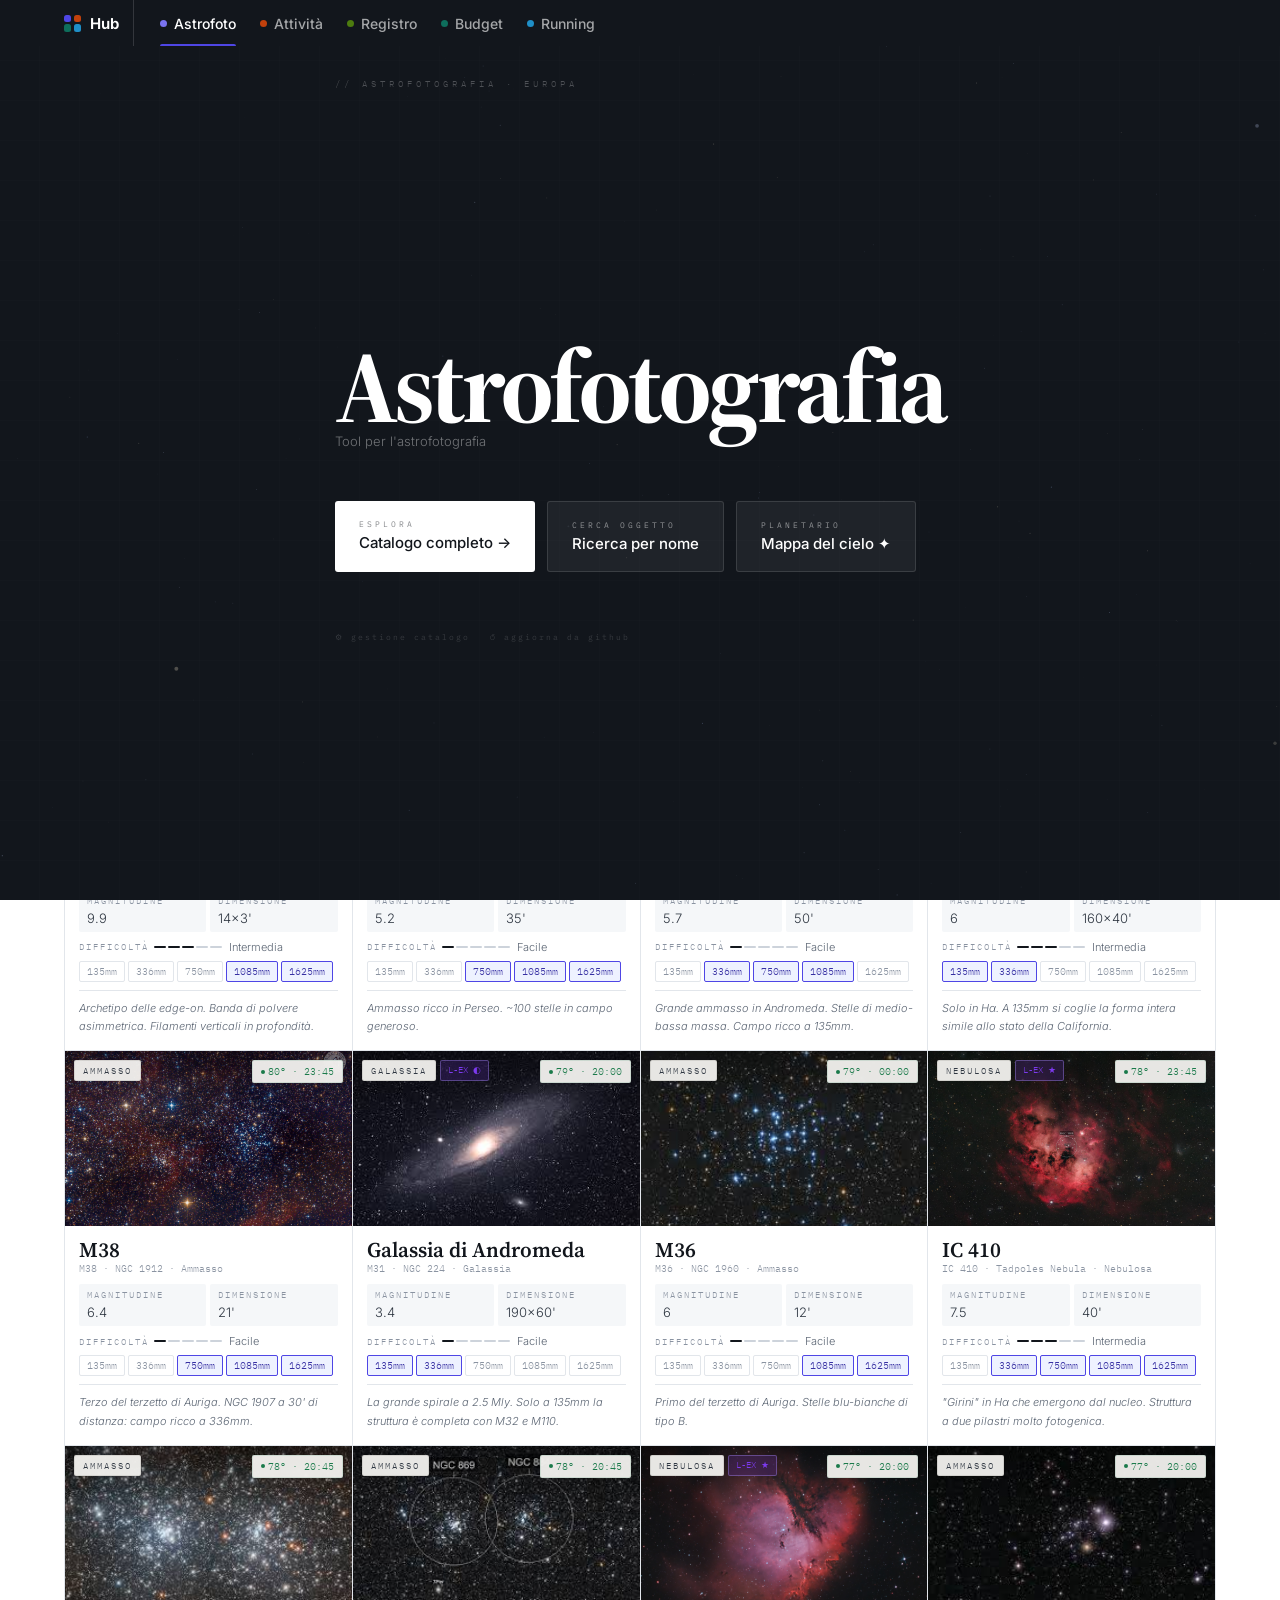
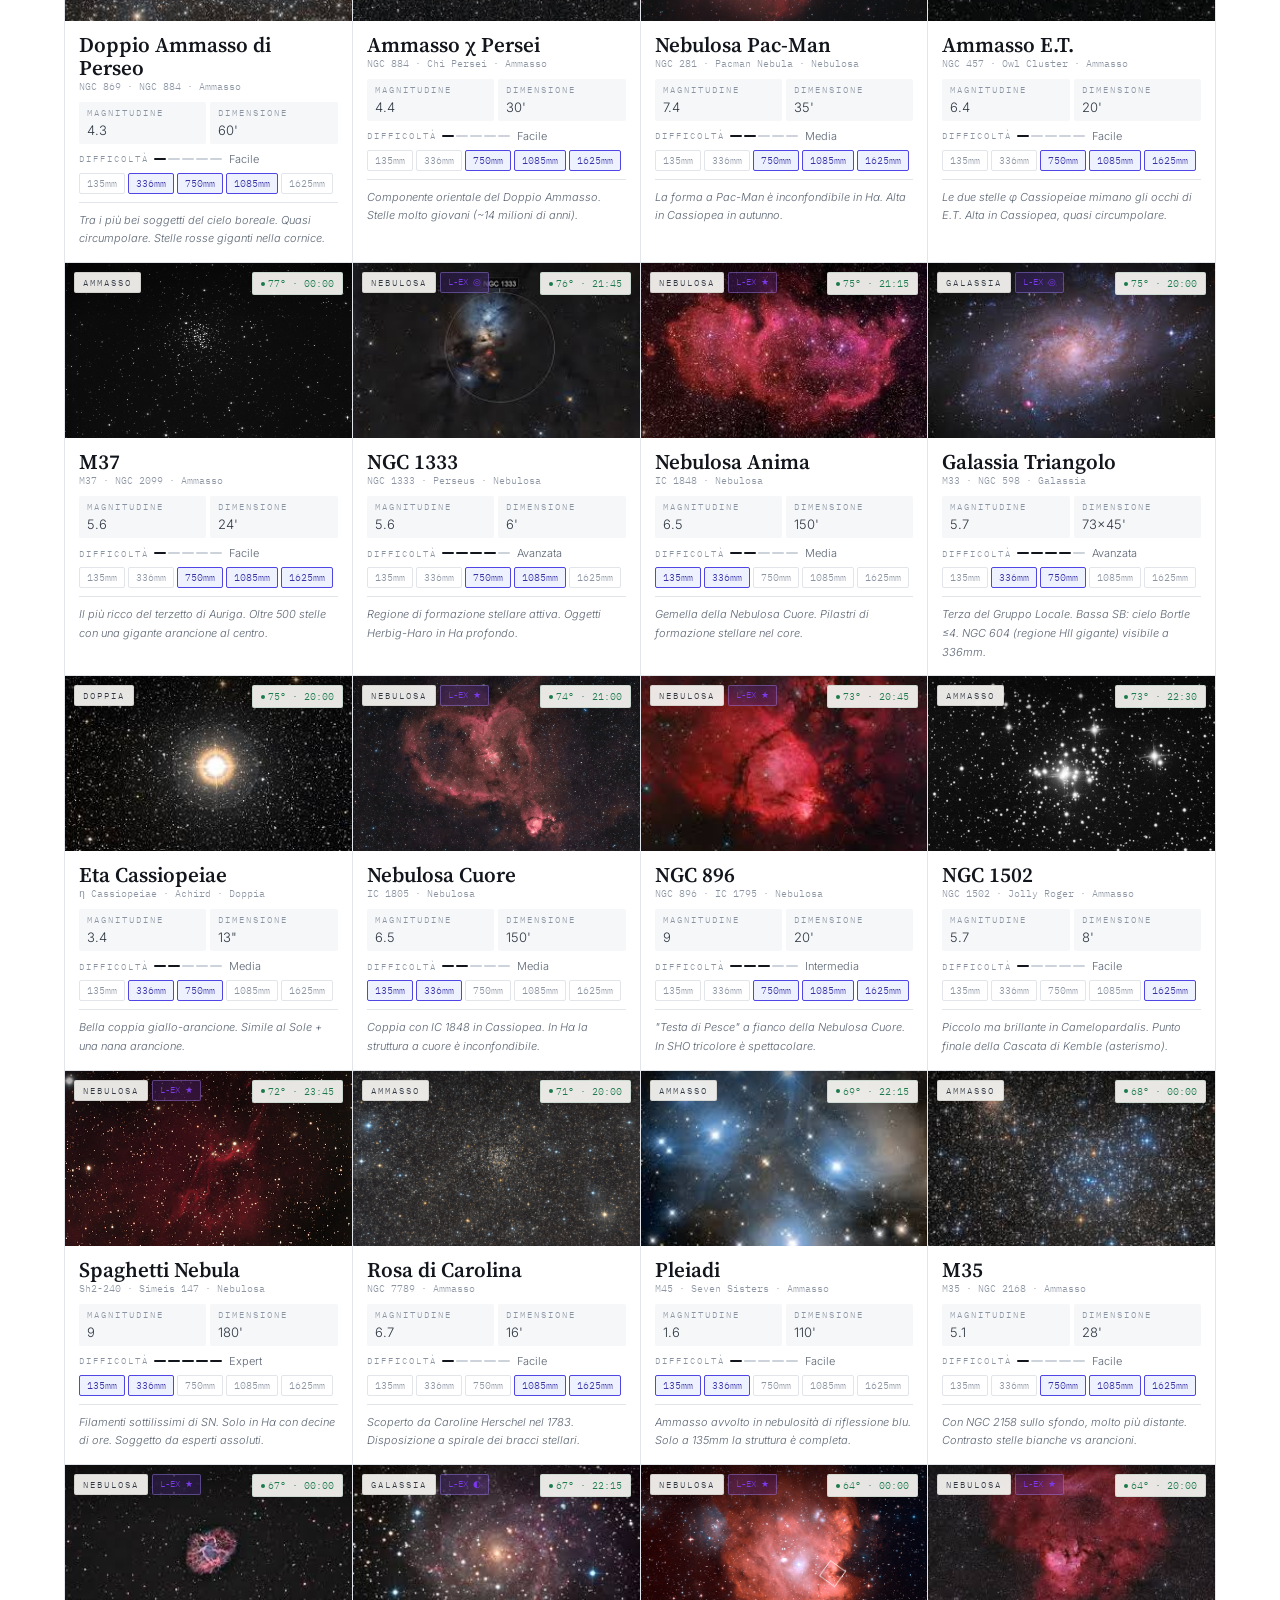
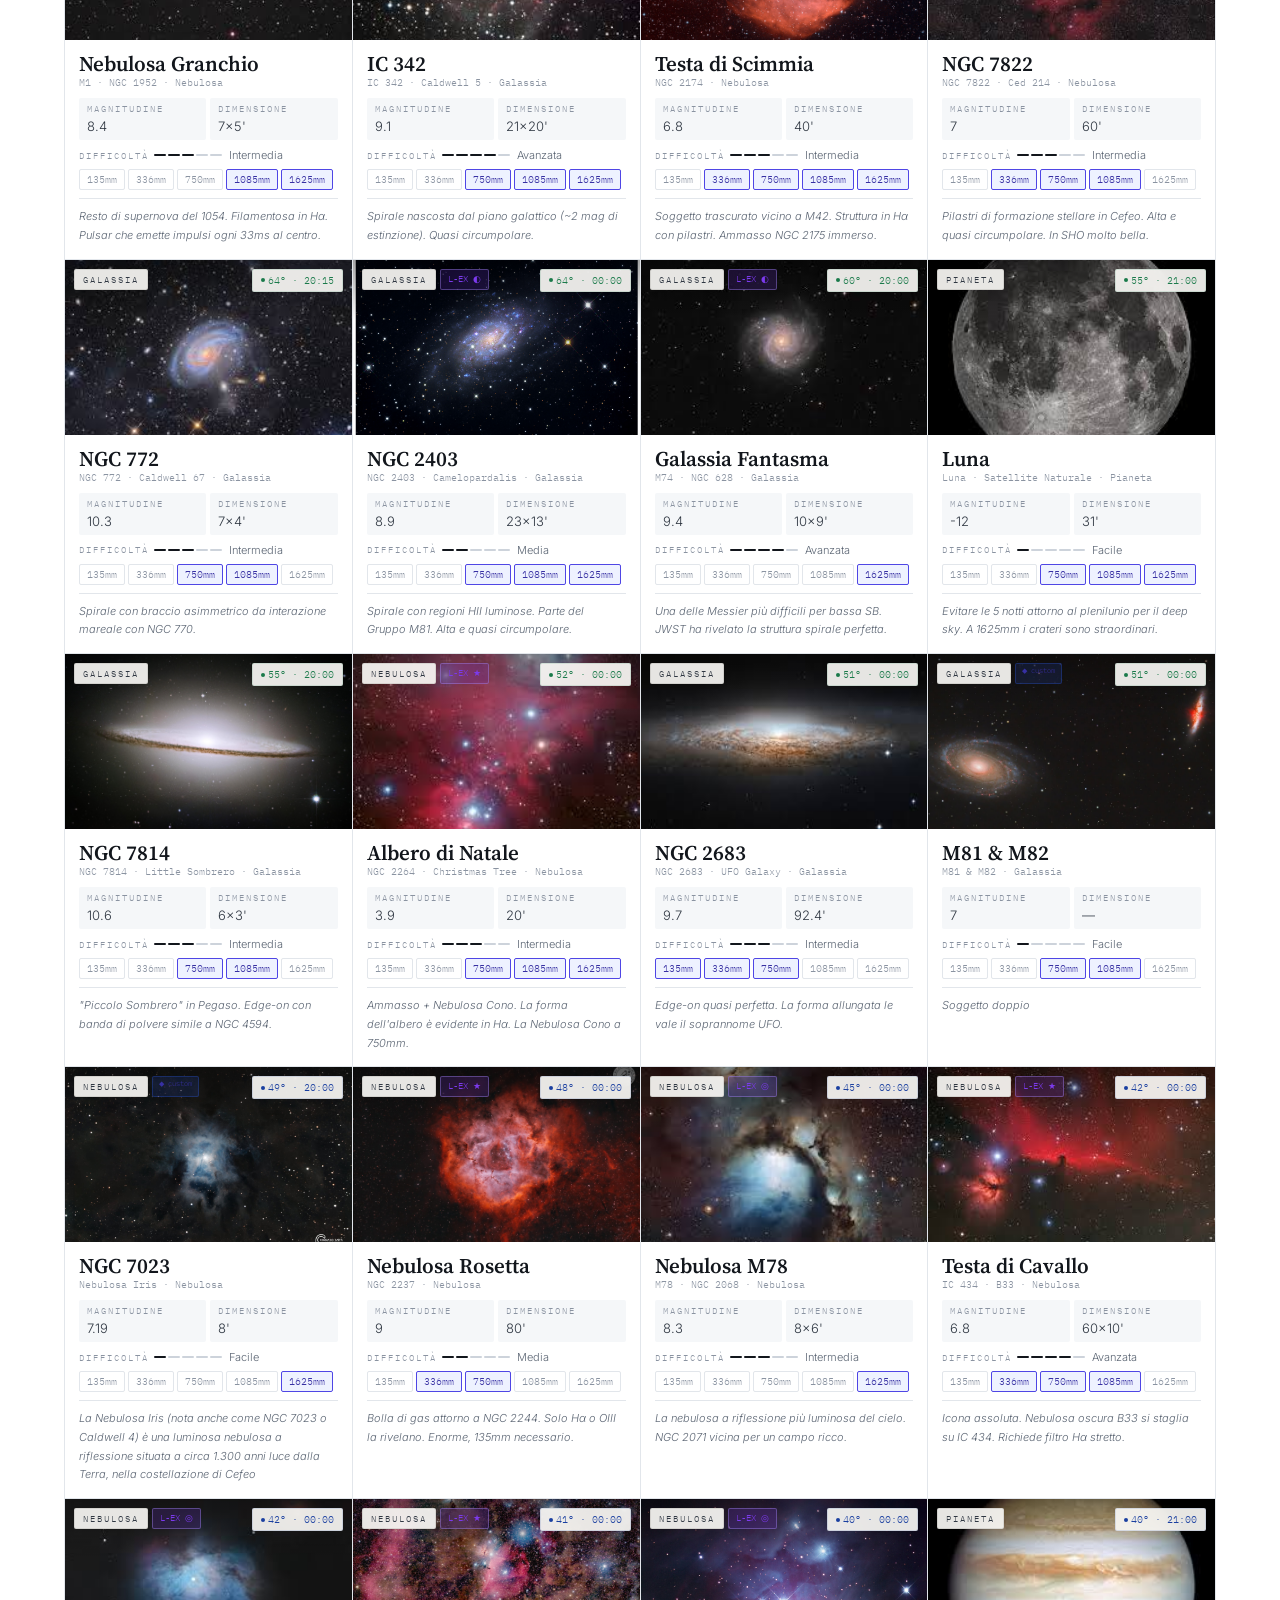
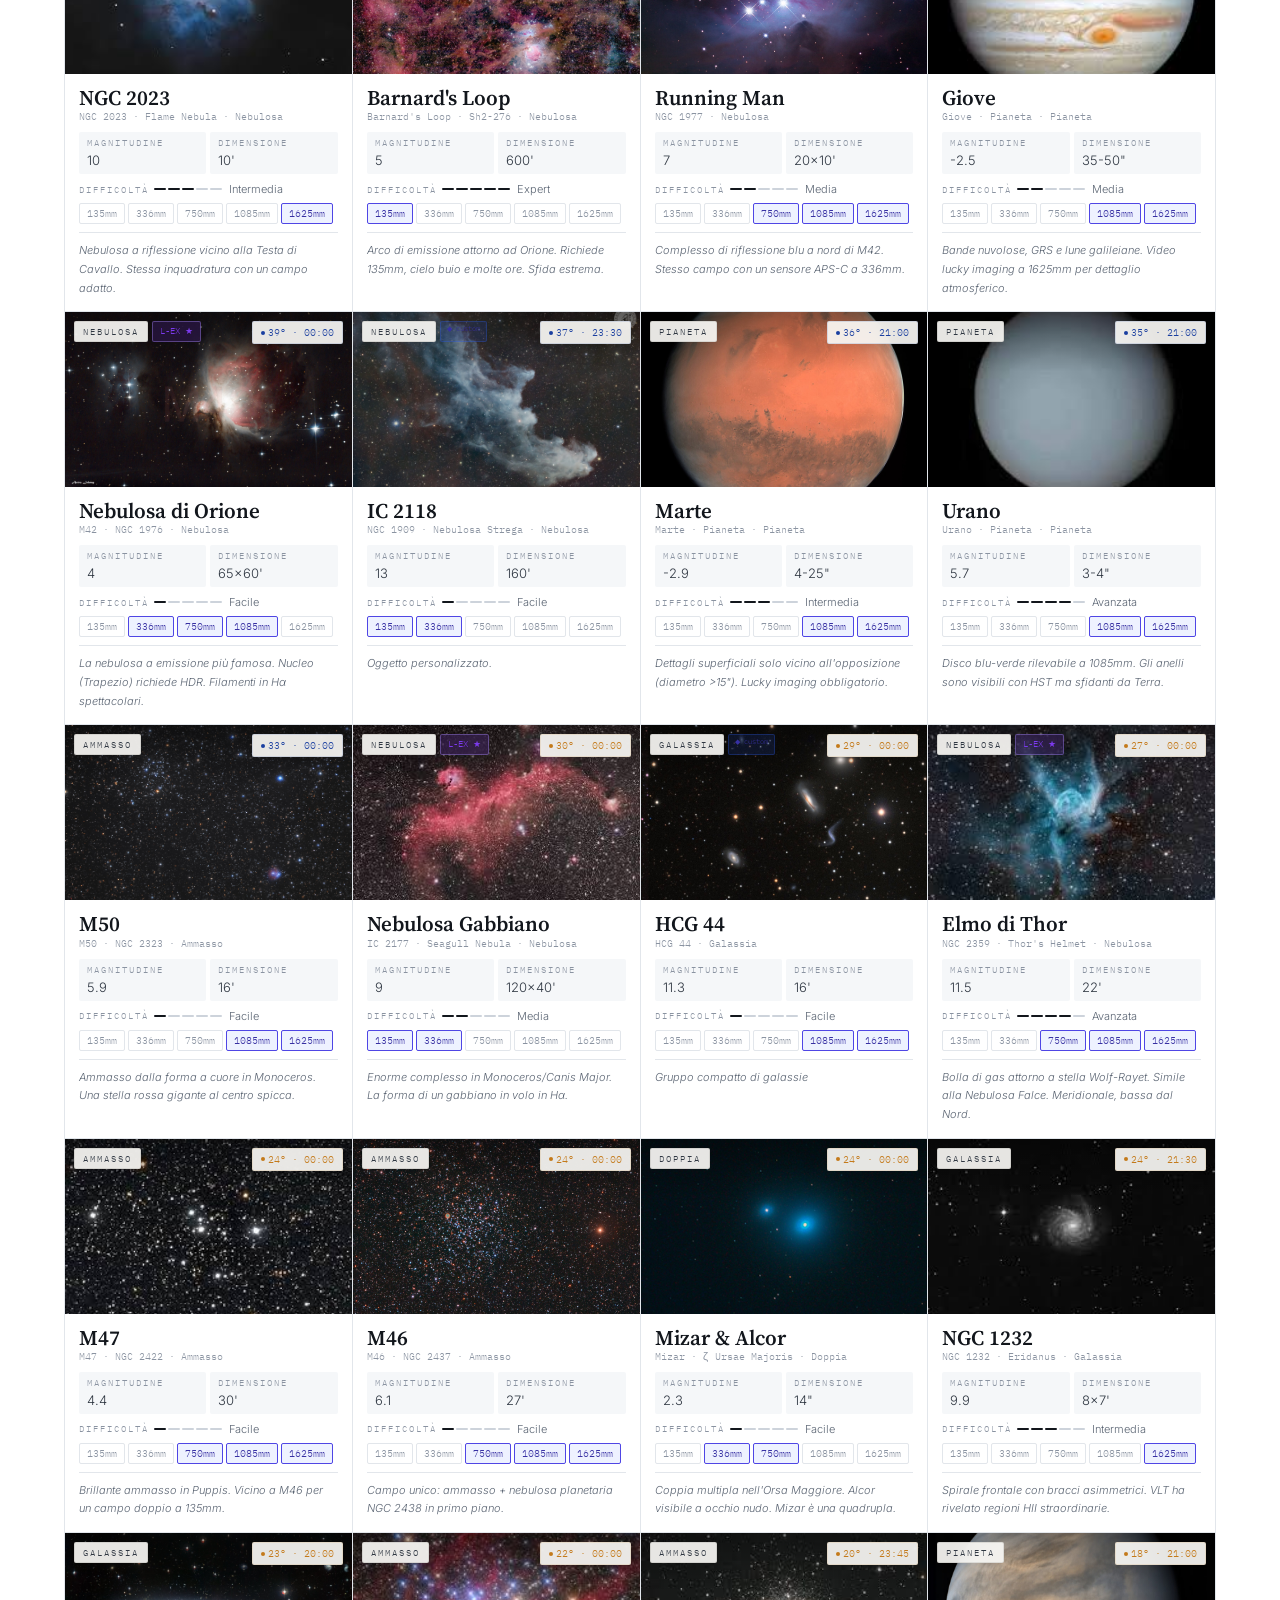
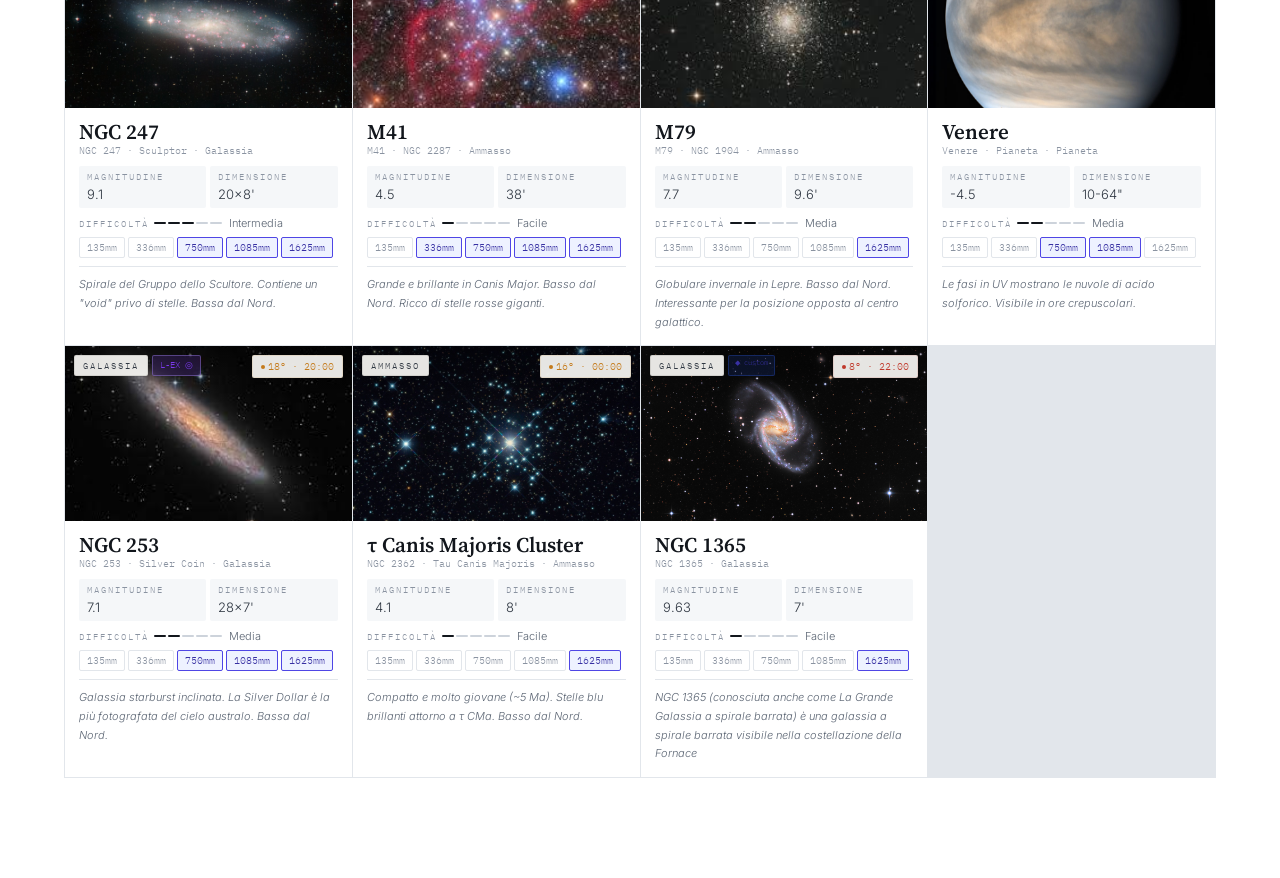
==== commit d12bfe37: "Add files via upload" ====
--- a/astrofoto/index.html
+++ b/astrofoto/index.html
@@ -320,13 +320,14 @@
 .sk-vt{grid-area:t;font:9px 'IBM Plex Mono',monospace;color:#ffd37a;text-align:right}
 </style>
   <!-- PWA -->
-  <meta name="apple-mobile-web-app-capable" content="yes">
-  <meta name="apple-mobile-web-app-status-bar-style" content="black-translucent">
-  <meta name="apple-mobile-web-app-title" content="Astrofoto">
-  <meta name="mobile-web-app-capable" content="yes">
   <meta name="theme-color" content="#12161c">
-  <link rel="manifest" href="manifest.json">
-  <link rel="apple-touch-icon" href="[data-uri]">
+  <link rel="manifest" href="../manifest.json">
+<link rel="icon" type="image/png" href="../assets/icon-192.png">
+<link rel="apple-touch-icon" href="../assets/apple-touch-icon.png">
+<meta name="mobile-web-app-capable" content="yes">
+<meta name="apple-mobile-web-app-capable" content="yes">
+<meta name="apple-mobile-web-app-title" content="Hub">
+<meta name="apple-mobile-web-app-status-bar-style" content="black">
 <link rel="preconnect" href="https://fonts.googleapis.com">
 <link rel="preconnect" href="https://fonts.gstatic.com" crossorigin>
 <link href="https://fonts.googleapis.com/css2?family=Source+Serif+4:ital,opsz,wght@0,8..60,400..700;1,8..60,400..700&family=Inter:wght@300;400;500;600;700;800&family=IBM+Plex+Mono:wght@400;500;600&display=swap" rel="stylesheet">
--- a/assets/hub.css
+++ b/assets/hub.css
@@ -5,6 +5,16 @@
    3. Home
    4. Adattamenti per sezione (in fondo: uniformano le app esistenti)
    ========================================================================== */
+
+/* ---------- 0. COMPORTAMENTO "APP" ---------- */
+html { -webkit-text-size-adjust: 100%; -webkit-tap-highlight-color: transparent; }
+a, button, select, summary, label, input[type="checkbox"] { touch-action: manipulation; }
+.hub-install {
+  margin-top: 18px; padding: 11px 18px; border: 0; border-radius: var(--hub-radius-sm, 8px);
+  background: var(--hub-ink); color: #fff; font: 600 14px var(--hub-body, system-ui); cursor: pointer;
+}
+.hub-install:hover { background: #2a313c; }
+.hub-install[hidden] { display: none; }
 
 /* ---------- 1. TOKEN ---------- */
 :root {
@@ -31,12 +41,14 @@
   /* accento di ogni sezione */
   --hub-c-astrofoto: #4f46e5;
   --hub-c-attivita: #c2410c;
+  --hub-c-registro: #4d7c0f;
   --hub-c-budget: #0e6e5c;
   --hub-c-running: #1f8fc7;
   --hub-accent: var(--hub-ink);
 }
 body[data-app="astrofoto"] { --hub-accent: var(--hub-c-astrofoto); }
-body[data-app="attivita"]  { --hub-accent: var(--hub-c-attivita); }
+body:is([data-app="attivita"], [data-app="registro"])  { --hub-accent: var(--hub-c-attivita); }
+body[data-app="registro"]  { --hub-accent: var(--hub-c-registro); }
 body[data-app="budget"]    { --hub-accent: var(--hub-c-budget); }
 body[data-app="running"]   { --hub-accent: var(--hub-c-running); }
 
@@ -94,6 +106,7 @@
 .hub-dot { width: 7px; height: 7px; border-radius: 50%; display: block; flex-shrink: 0; }
 .hub-link[data-s="astrofoto"] .hub-dot { background: var(--hub-c-astrofoto); }
 .hub-link[data-s="attivita"]  .hub-dot { background: var(--hub-c-attivita); }
+.hub-link[data-s="registro"]  .hub-dot { background: var(--hub-c-registro); }
 .hub-link[data-s="budget"]    .hub-dot { background: var(--hub-c-budget); }
 .hub-link[data-s="running"]   .hub-dot { background: var(--hub-c-running); }
 /* il pallino di Astrofoto su sfondo scuro ha bisogno di più luce */
@@ -104,9 +117,12 @@
   .hub-bar-in { gap: 0; }
   .hub-brand { padding-right: 10px; margin-right: 2px; }
   .hub-brand-name { display: none; }
-  .hub-link { padding: 0 9px; font-size: 13px; gap: 6px; }
-  .hub-link[aria-current="page"]::after { left: 9px; right: 9px; }
-}
+  .hub-link { padding: 0 7px; font-size: 13px; gap: 5px; }
+  .hub-link[aria-current="page"]::after { left: 7px; right: 7px; }
+  .hub-dot { width: 6px; height: 6px; }
+}
+
+@media (max-width: 430px) { .hub-dot { display: none; } .hub-link { padding: 0 8px; } .hub-link[aria-current="page"]::after { left: 8px; right: 8px; } }
 
 /* ---------- 3. HOME ---------- */
 body.hub-home {
@@ -121,8 +137,11 @@
 }
 .home-lead { margin: 0; font-size: 17px; color: var(--hub-soft); max-width: 46ch; }
 
-.home-grid { display: grid; grid-template-columns: repeat(2, minmax(0, 1fr)); gap: 20px; }
-@media (max-width: 760px) { .home-grid { grid-template-columns: 1fr; gap: 14px; } .home-wrap { padding-top: 36px; } }
+.home-grid { display: grid; grid-template-columns: repeat(6, minmax(0, 1fr)); gap: 20px; }
+.home-grid .tile { grid-column: span 2; }
+.home-grid .tile:nth-child(n+4) { grid-column: span 3; }
+@media (max-width: 980px) { .home-grid .tile, .home-grid .tile:nth-child(n+4) { grid-column: span 3; } .home-grid .tile:nth-child(5) { grid-column: span 6; } }
+@media (max-width: 760px) { .home-grid { grid-template-columns: 1fr; gap: 14px; } .home-grid .tile, .home-grid .tile:nth-child(n+4), .home-grid .tile:nth-child(5) { grid-column: auto; } .home-wrap { padding-top: 36px; } }
 
 .tile {
   --c: var(--hub-ink);
@@ -135,6 +154,7 @@
 }
 .tile[data-app="astrofoto"] { --c: var(--hub-c-astrofoto); }
 .tile[data-app="attivita"]  { --c: var(--hub-c-attivita); }
+.tile[data-app="registro"]  { --c: var(--hub-c-registro); }
 .tile[data-app="budget"]    { --c: var(--hub-c-budget); }
 .tile[data-app="running"]   { --c: var(--hub-c-running); }
 .tile:hover, .tile:focus-visible { border-color: var(--c); box-shadow: var(--hub-shadow); outline: none; }
@@ -154,31 +174,196 @@
 
 @media (prefers-reduced-motion: reduce) { .tile, .hub-link { transition: none; } }
 
-/* ---------- 4. ADATTAMENTI PER SEZIONE ---------- */
-/* larghezza e margini comuni */
-body[data-app="astrofoto"] .header-inner,
-body[data-app="attivita"] .nav-inner,
-body[data-app="budget"] .wrap,
-body[data-app="running"] .app { max-width: var(--hub-maxw); }
-body[data-app="attivita"] .nav-inner { padding-left: var(--hub-pad); padding-right: var(--hub-pad); }
-
-/* ASTROFOTO: palette fredda e accento comune; la landing resta sotto la barra */
+/* ---------- 4. LINGUAGGIO COMUNE ----------
+   Ogni sezione riceve gli stessi componenti: intestazione chiara, schede
+   sottolineate, pulsanti primario/secondario, riquadri e campi uguali.
+   Le regole sono scritte sui selettori di ciascuna app. */
+
+/* 4.1 token delle singole app ricondotti ai token comuni */
+body[data-app="budget"] {
+  --bg: var(--hub-paper); --surface: var(--hub-surface); --surface-2: #eceff3;
+  --ink: var(--hub-text); --ink-soft: var(--hub-soft); --border: var(--hub-line);
+  --accent: var(--hub-c-budget); --accent-soft: #e4f2ee;
+  --grad-brand: var(--hub-c-budget);
+  --r-lg: var(--hub-radius); --r-md: var(--hub-radius); --r-sm: var(--hub-radius-sm);
+  --shadow-sm: none; --shadow-lg: none;
+}
+body[data-app="running"] {
+  --bg: var(--hub-paper); --surface: var(--hub-paper); --surface2: var(--hub-surface);
+  --border: var(--hub-line); --border2: #cdd3db;
+  --text: var(--hub-text); --text2: #3d4756; --muted: var(--hub-faint);
+  --accent: var(--hub-c-running); --radius: var(--hub-radius); --shadow-sm: none;
+}
+body:is([data-app="attivita"], [data-app="registro"]) {
+  --bg: var(--hub-paper); --surface: var(--hub-surface);
+  --ink: var(--hub-text); --ink-soft: var(--hub-soft); --border: var(--hub-line);
+  --radius-sm: var(--hub-radius-sm);
+}
 body[data-app="astrofoto"] {
   --ink: #12161c; --ink2: #2f3742; --ink3: #5b6573; --ink4: #8a93a1;
   --bg: #ffffff; --bg2: #f5f7f9; --bg3: #eceff3;
   --border: #e2e6eb; --border2: #cdd3db;
   --blue: #3730a3; --blue2: #4f46e5; --blue3: #e0e7ff; --blue4: #eef2ff;
 }
+body[data-app] { font-family: var(--hub-body); color: var(--hub-text); }
+
+/* 4.2 larghezza e margini uguali */
+body[data-app="astrofoto"] .header-inner, body[data-app="astrofoto"] .ctrl-inner,
+body[data-app="astrofoto"] main,
+body:is([data-app="attivita"], [data-app="registro"]) .nav-inner, body:is([data-app="attivita"], [data-app="registro"]) .hero,
+body:is([data-app="attivita"], [data-app="registro"]) .section-header, body:is([data-app="attivita"], [data-app="registro"]) .section-cards,
+body:is([data-app="attivita"], [data-app="registro"]) .map-wrap, body:is([data-app="attivita"], [data-app="registro"]) .controls, body:is([data-app="attivita"], [data-app="registro"]) .list,
+body:is([data-app="attivita"], [data-app="registro"]) .gallery-upload, body:is([data-app="attivita"], [data-app="registro"]) .gallery-grid, body:is([data-app="attivita"], [data-app="registro"]) footer,
+body:is([data-app="attivita"], [data-app="registro"]) .wrap,
+body[data-app="budget"] .wrap, body[data-app="running"] .app { max-width: var(--hub-maxw); }
+body[data-app="astrofoto"] main { padding-left: var(--hub-pad); padding-right: var(--hub-pad); }
+body[data-app="astrofoto"] header { padding-left: 0; padding-right: 0; }
+body[data-app="astrofoto"] .header-inner { padding: 0 var(--hub-pad); }
+body:is([data-app="attivita"], [data-app="registro"]) .nav-inner, body:is([data-app="attivita"], [data-app="registro"]) .hero,
+body:is([data-app="attivita"], [data-app="registro"]) .section-header, body:is([data-app="attivita"], [data-app="registro"]) .section-cards { padding-left: var(--hub-pad); padding-right: var(--hub-pad); }
+body[data-app="budget"] .wrap { padding: 0 var(--hub-pad) 90px; }
+body[data-app="running"] .app { padding: 0 var(--hub-pad) 80px; }
+
+/* 4.3 intestazione di pagina: chiara, bordo sottile, titolo in serif */
 body[data-app="astrofoto"] #landing { top: var(--hub-shell-h); }
-body[data-app="astrofoto"] header { background-color: #1e1b4b; }
-
-/* BUDGET: intestazione a tinta unita con l'accento della sezione */
-body[data-app="budget"] header { background: var(--hub-c-budget) !important; }
+body[data-app="astrofoto"] header {
+  background: var(--hub-paper); color: var(--hub-text);
+  border-bottom: 1px solid var(--hub-line); padding-top: 22px; padding-bottom: 20px;
+}
+body[data-app="astrofoto"] header::after { display: none; }
+body[data-app="astrofoto"] .brand-eye { display: none; }
+body[data-app="astrofoto"] .brand-title { color: var(--hub-text); font-size: clamp(28px, 3.4vw, 40px); font-weight: 600; letter-spacing: -.02em; line-height: 1.1; }
+body[data-app="astrofoto"] .brand-title em { color: var(--hub-soft); }
+body[data-app="astrofoto"] #btnBackHome {
+  background: var(--hub-paper) !important; border: 1px solid var(--hub-line) !important; color: var(--hub-soft) !important;
+  border-radius: var(--hub-radius-sm) !important; font-family: var(--hub-body) !important; font-size: 13px !important;
+  font-weight: 500; letter-spacing: 0 !important; text-transform: none !important; padding: 8px 12px !important;
+}
+body[data-app="astrofoto"] #btnBackHome:hover { background: var(--hub-surface) !important; color: var(--hub-text) !important; }
+body[data-app="astrofoto"] .chip { background: var(--hub-surface); border: 1px solid var(--hub-line); border-radius: var(--hub-radius-sm); }
+body[data-app="astrofoto"] .chip.interactive:hover { background: var(--hub-paper); border-color: var(--hub-c-astrofoto); }
+body[data-app="astrofoto"] .chip-lbl { color: var(--hub-faint); }
+body[data-app="astrofoto"] .chip-val, body[data-app="astrofoto"] .chip-val select { color: var(--hub-text); }
+body[data-app="astrofoto"] .chip-val select option { background: #fff; color: var(--hub-text); }
+
+body[data-app="budget"] header {
+  background: transparent !important; color: var(--hub-text); box-shadow: none; border-radius: 0;
+  border-bottom: 1px solid var(--hub-line); padding: 22px 0 20px; margin-bottom: 0;
+}
 body[data-app="budget"] header::before { display: none; }
-
-/* ATTIVITÀ: voce attiva e pulsante principale con l'accento comune */
-body[data-app="attivita"] .btn-add { background: var(--hub-c-attivita); }
-body[data-app="attivita"] .site-nav a.active,
-body[data-app="attivita"] .site-nav .active { color: var(--hub-c-attivita); border-color: var(--hub-c-attivita); }
-/* le mappe non devono finire sopra altri elementi */
+body[data-app="budget"] header h1 { color: var(--hub-text); font-size: clamp(28px, 3.4vw, 40px); font-weight: 600; letter-spacing: -.02em; }
+body[data-app="budget"] { background: var(--hub-paper) !important; }
+body[data-app="budget"] header .eyebrow, body[data-app="budget"] header .lbl { color: var(--hub-faint) !important; }
+body[data-app="budget"] header .val { color: var(--hub-text) !important; }
+body[data-app="budget"] .sparkline .bar { background: var(--hub-accent) !important; opacity: .75; }
+body[data-app="budget"] .sparkline .bar[style*="--red"] { background: #e08a7d !important; }
+body[data-app="budget"] .gh-status { background: var(--hub-surface); border: 1px solid var(--hub-line); color: var(--hub-soft); backdrop-filter: none; }
+body[data-app="budget"] .gh-status:hover { background: var(--hub-paper); border-color: var(--hub-accent); transform: none; }
+body[data-app="budget"] .gh-status .dot { background: #b6bdc8; }
+body[data-app="budget"] .gh-status.ok .dot { background: #1b8a57; }
+body[data-app="budget"] .gh-status.err .dot { background: #c13a2e; }
+body[data-app="budget"] .gh-status.busy .dot { background: #b4842a; }
+body[data-app="budget"] #data-banner { background: var(--hub-surface); border: 1px solid var(--hub-line); }
+
+body[data-app="running"] header { border-bottom: 1px solid var(--hub-line); padding: 18px 0 16px; }
+
+body:is([data-app="attivita"], [data-app="registro"]) .site-nav { background: var(--hub-paper); backdrop-filter: none; border-bottom: 1px solid var(--hub-line); }
+
+/* 4.4 schede di navigazione: tutte sottolineate con l'accento della sezione */
+body[data-app="budget"] nav.tabs {
+  background: transparent; border: 0; border-bottom: 1px solid var(--hub-line); border-radius: 0;
+  box-shadow: none; padding: 0; gap: 2px; margin: 0 0 24px; top: 0;
+}
+body[data-app="budget"] nav.tabs button {
+  border-radius: 0; border: 0; border-bottom: 2px solid transparent; background: transparent;
+  color: var(--hub-soft); padding: 14px 14px 12px; font-size: 14px; font-weight: 500; box-shadow: none; margin-bottom: -1px;
+}
+body[data-app="budget"] nav.tabs button::before { display: none; }
+body[data-app="budget"] nav.tabs button:hover { color: var(--hub-text); background: transparent; }
+body[data-app="budget"] nav.tabs button.active { background: transparent; color: var(--hub-text); border-bottom-color: var(--hub-accent); box-shadow: none; font-weight: 600; }
+
+body[data-app="running"] .tab { font-size: 14px; font-weight: 500; padding: 13px 16px 11px; }
+body[data-app="running"] .tab.active, body[data-app="running"] .tab[class*="active"] { font-weight: 600; }
+
+body:is([data-app="attivita"], [data-app="registro"]) .nav-links a { font-size: 14px; font-weight: 500; }
+body:is([data-app="attivita"], [data-app="registro"]) .nav-links a.active { color: var(--hub-text); border-color: var(--hub-accent); font-weight: 600; }
+body:is([data-app="attivita"], [data-app="registro"]) .nav-links a.active[class*="t-"] { color: var(--hub-text); border-color: var(--hub-accent); }
+
+body[data-app="astrofoto"] .mnav-btn { font-family: var(--hub-body); font-size: 14px; font-weight: 500; letter-spacing: 0; text-transform: none; }
+body[data-app="astrofoto"] .mnav-btn.active { color: var(--hub-text); border-bottom-color: var(--hub-accent); font-weight: 600; }
+
+/* 4.5 pulsanti */
+body[data-app="budget"] button.primary, body[data-app="running"] .btn-primary,
+body:is([data-app="attivita"], [data-app="registro"]) .btn-add, body:is([data-app="attivita"], [data-app="registro"]) .btn-list-view {
+  background: var(--hub-accent); color: #fff; border: 0; border-radius: var(--hub-radius-sm);
+  font-family: var(--hub-body); font-weight: 600; font-size: 14px; box-shadow: none; filter: none;
+}
+body[data-app="budget"] button.primary:hover, body[data-app="running"] .btn-primary:hover,
+body:is([data-app="attivita"], [data-app="registro"]) .btn-add:hover, body:is([data-app="attivita"], [data-app="registro"]) .btn-list-view:hover {
+  background: color-mix(in srgb, var(--hub-accent) 86%, #000); transform: none; box-shadow: none; filter: none;
+}
+body[data-app="budget"] button.ghost, body[data-app="running"] .btn-secondary, body:is([data-app="attivita"], [data-app="registro"]) .btn-add-distanza {
+  background: var(--hub-paper); color: var(--hub-text); border: 1px solid var(--hub-line); border-radius: var(--hub-radius-sm);
+  font-family: var(--hub-body); font-weight: 600; font-size: 14px; box-shadow: none;
+}
+body[data-app="budget"] button.ghost:hover, body[data-app="running"] .btn-secondary:hover {
+  background: var(--hub-surface); border-color: #cdd3db;
+}
+body[data-app="running"] .btn { border-radius: var(--hub-radius-sm); font-family: var(--hub-body); }
+body[data-app="running"] .btn-hike { box-shadow: none; }
+
+/* 4.6 riquadri */
+body[data-app="budget"] .card, body[data-app="running"] .card, body[data-app="running"] .stat-card,
+body:is([data-app="attivita"], [data-app="registro"]) .card, body:is([data-app="attivita"], [data-app="registro"]) .section-card {
+  background: var(--hub-paper); border: 1px solid var(--hub-line); border-radius: var(--hub-radius); box-shadow: none;
+}
+body[data-app="budget"] .card::before, body[data-app="running"] .stat-card::before { display: none; }
+body[data-app="budget"] .card:hover { transform: none; box-shadow: none; }
+body:is([data-app="attivita"], [data-app="registro"]) .section-card:hover { transform: none; border-color: var(--hub-accent); box-shadow: none; }
+
+/* 4.7 campi */
+body[data-app="budget"] select, body[data-app="budget"] input[type=text], body[data-app="budget"] input[type=number],
+body[data-app="budget"] input[type=date], body[data-app="budget"] input[type=password],
+body[data-app="running"] .form-input, body:is([data-app="attivita"], [data-app="registro"]) .field input, body:is([data-app="attivita"], [data-app="registro"]) .field select,
+body:is([data-app="attivita"], [data-app="registro"]) .field textarea {
+  border: 1px solid var(--hub-line); border-radius: var(--hub-radius-sm); background: var(--hub-paper); color: var(--hub-text);
+  font-family: var(--hub-body); box-shadow: none;
+}
+body[data-app] select:focus, body[data-app] input:focus, body[data-app] textarea:focus, body[data-app="running"] .form-input:focus {
+  outline: none; border-color: var(--hub-accent); box-shadow: 0 0 0 3px color-mix(in srgb, var(--hub-accent) 18%, transparent);
+}
+
+/* 4.8 finestre */
+body[data-app="budget"] .modal, body[data-app="running"] .modal, body:is([data-app="attivita"], [data-app="registro"]) .modal-box,
+body[data-app="astrofoto"] .modal { border-radius: 14px; }
+
+/* 4.9 titoli di sezione */
+body[data-app="budget"] .section-title, body[data-app="running"] .sec-title,
+body:is([data-app="attivita"], [data-app="registro"]) .section-header h1 { font-family: var(--hub-display); font-weight: 600; letter-spacing: -.01em; }
+body[data-app="budget"] .section-title::before { background: var(--hub-accent); }
+body:is([data-app="attivita"], [data-app="registro"]) .hero h1 { font-weight: 600; letter-spacing: -.02em; }
+
+body[data-app="registro"] { --blue: var(--hub-c-registro); --accent: var(--hub-c-registro); }
+
+/* RUNNING: la pagina Admin occupa tutta la pagina (sotto la barra comune) */
+body[data-app="running"] #admin-modal {
+  top: var(--hub-shell-h); padding: 0; background: var(--hub-paper); backdrop-filter: none;
+  align-items: stretch; justify-content: stretch;
+}
+body[data-app="running"] #admin-modal .modal {
+  max-width: none; width: 100%; max-height: none; height: 100%; box-sizing: border-box;
+  border: 0; border-radius: 0; box-shadow: none; padding: 24px var(--hub-pad) 40px;
+}
+body[data-app="running"] #admin-modal .admin-scroll {
+  max-height: calc(100vh - var(--hub-shell-h) - 340px); min-height: 320px;
+}
+body[data-app="running"] #admin-modal .admin-table thead th {
+  position: sticky; top: 0; z-index: 1; background: var(--hub-paper);
+}
+body[data-app="running"] #admin-modal .admin-search { width: min(320px, 100%); }
+@media (max-width: 640px) {
+  body[data-app="running"] #admin-modal .admin-scroll { max-height: none; overflow-x: auto; }
+}
+
+/* mappe sotto la barra */
 .leaflet-container { isolation: isolate; }
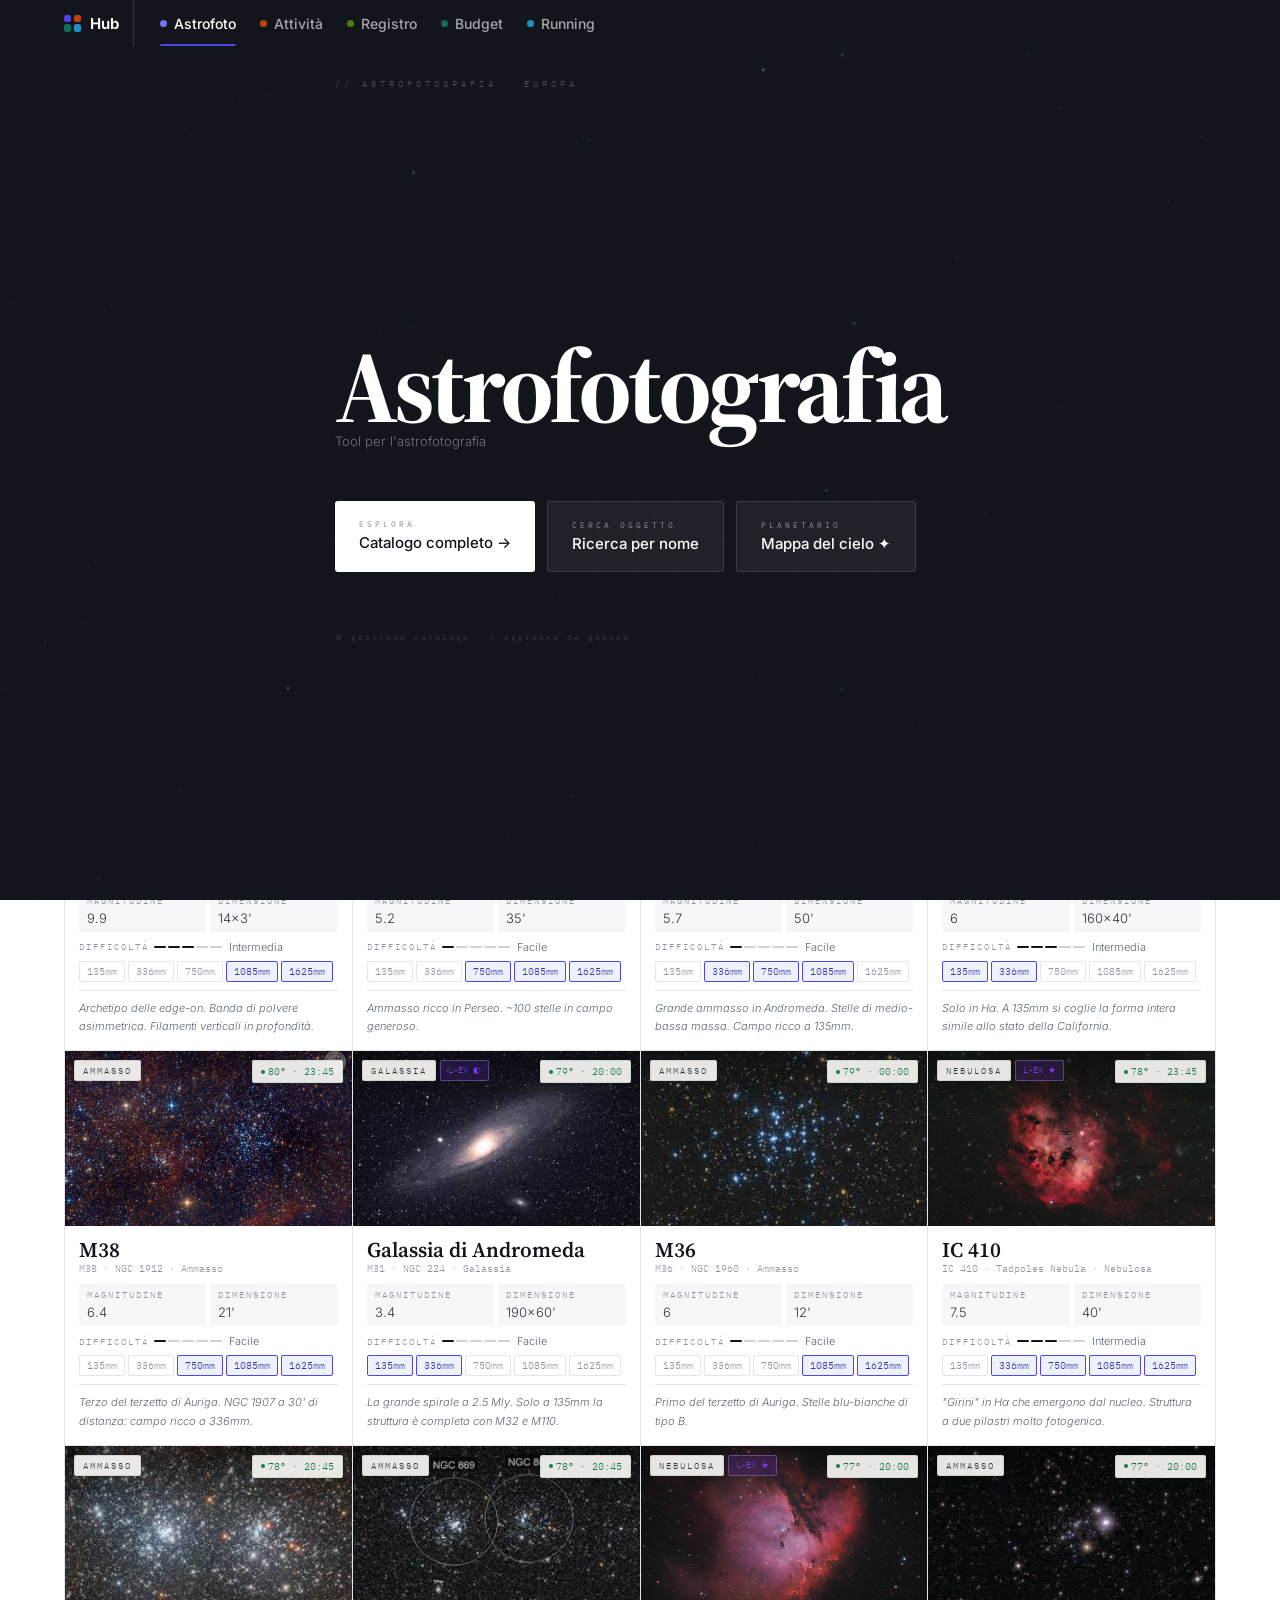
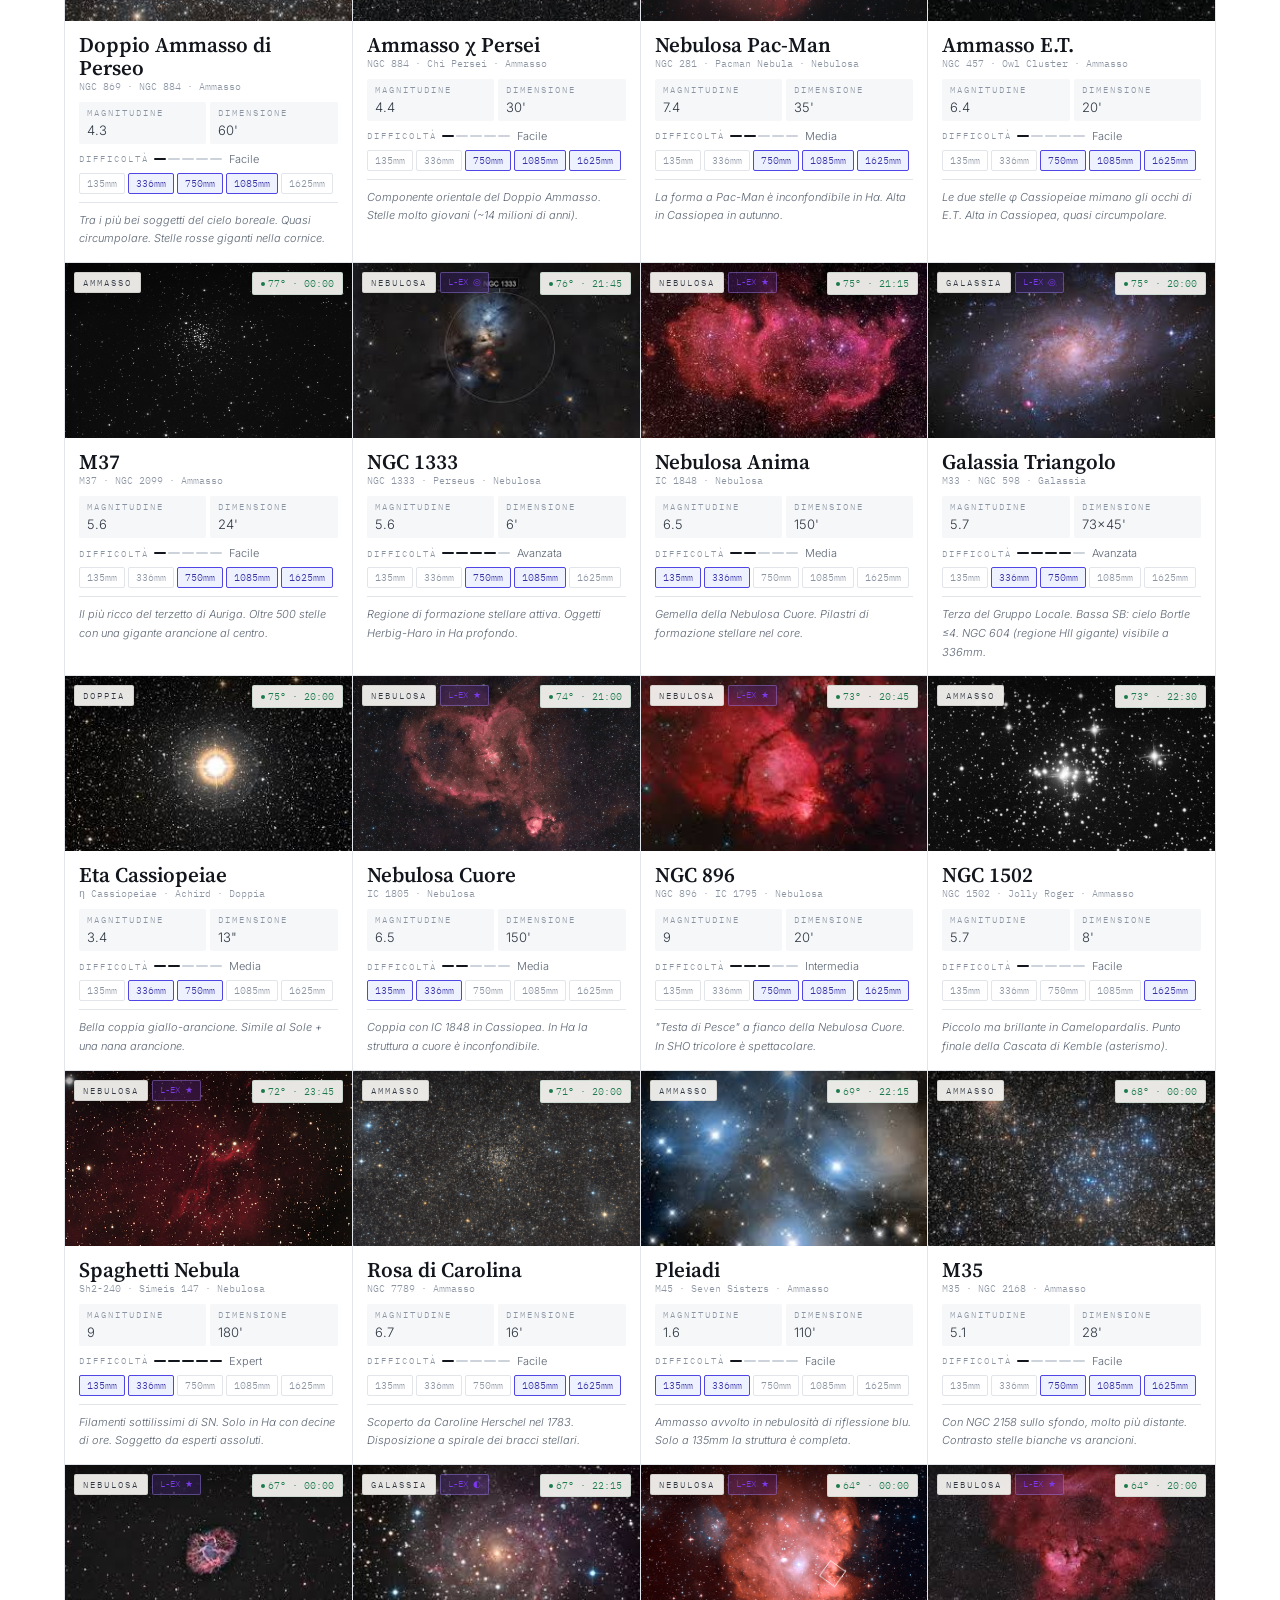
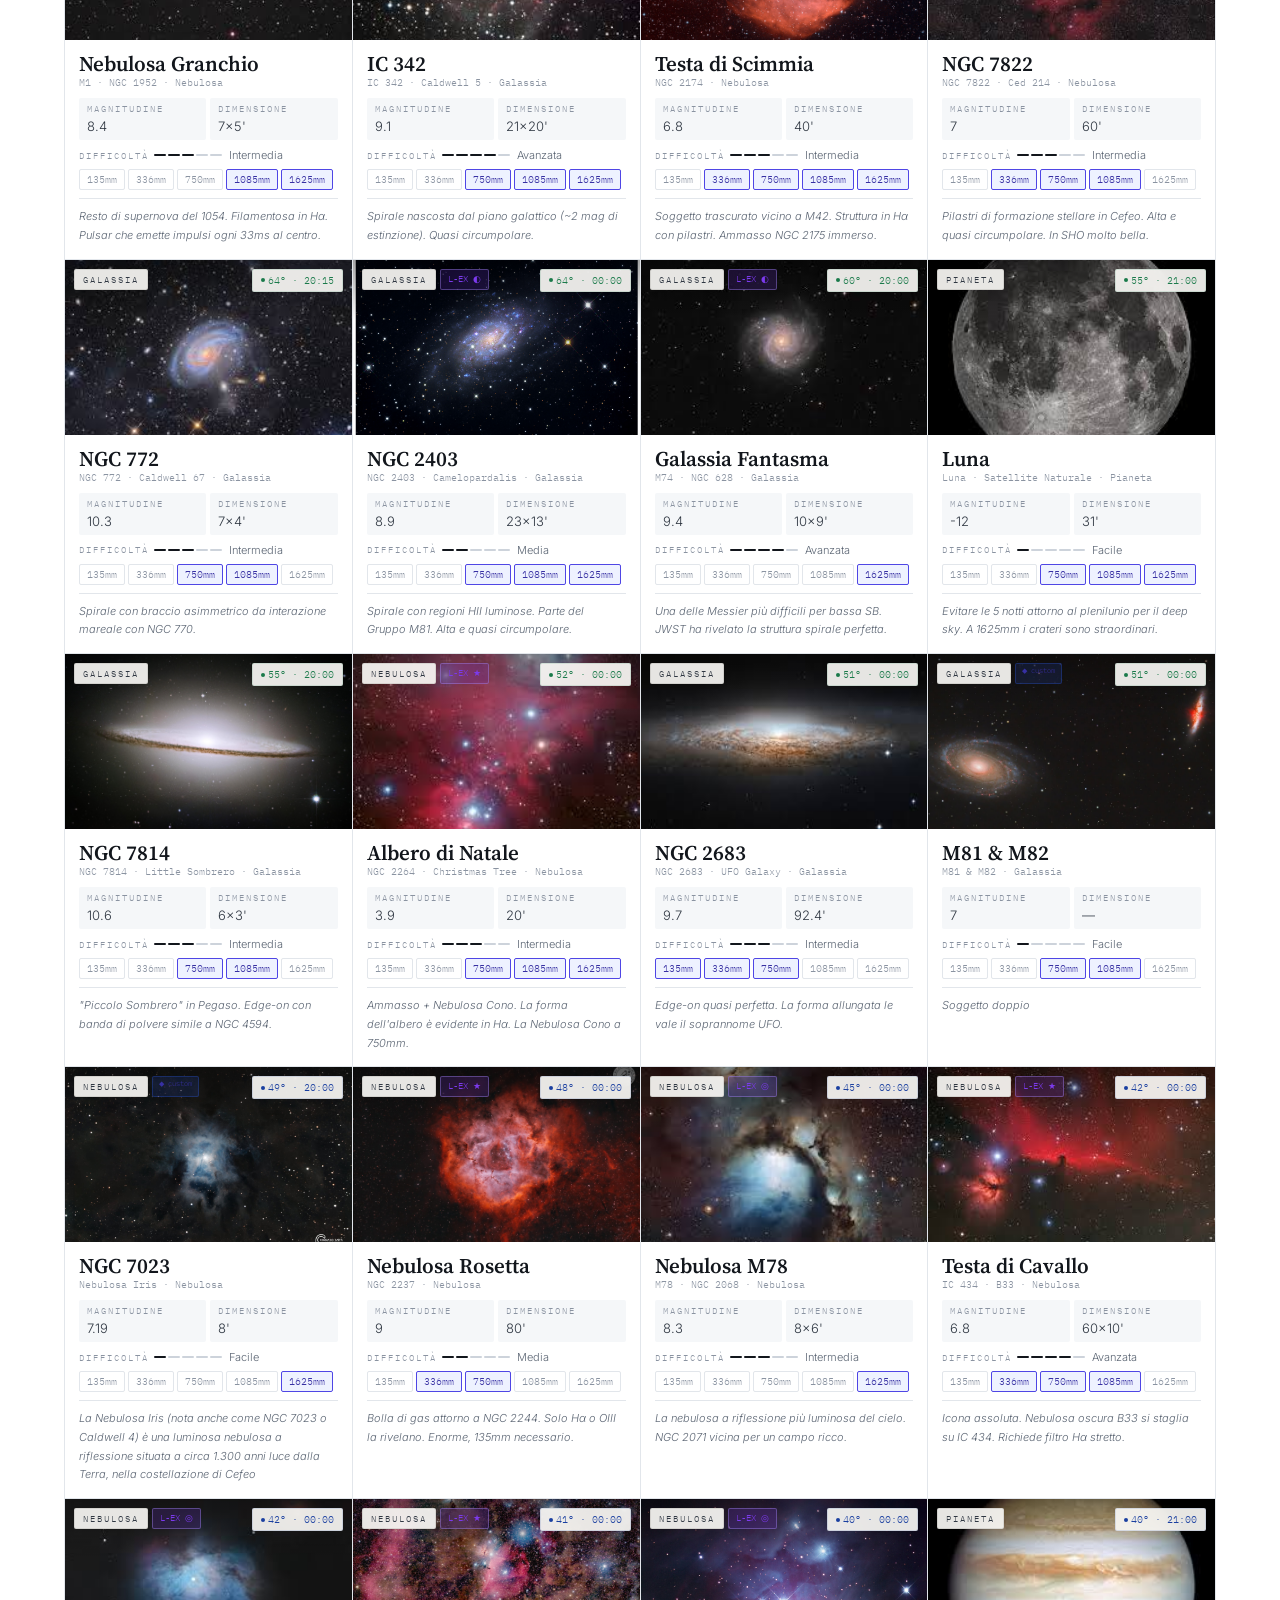
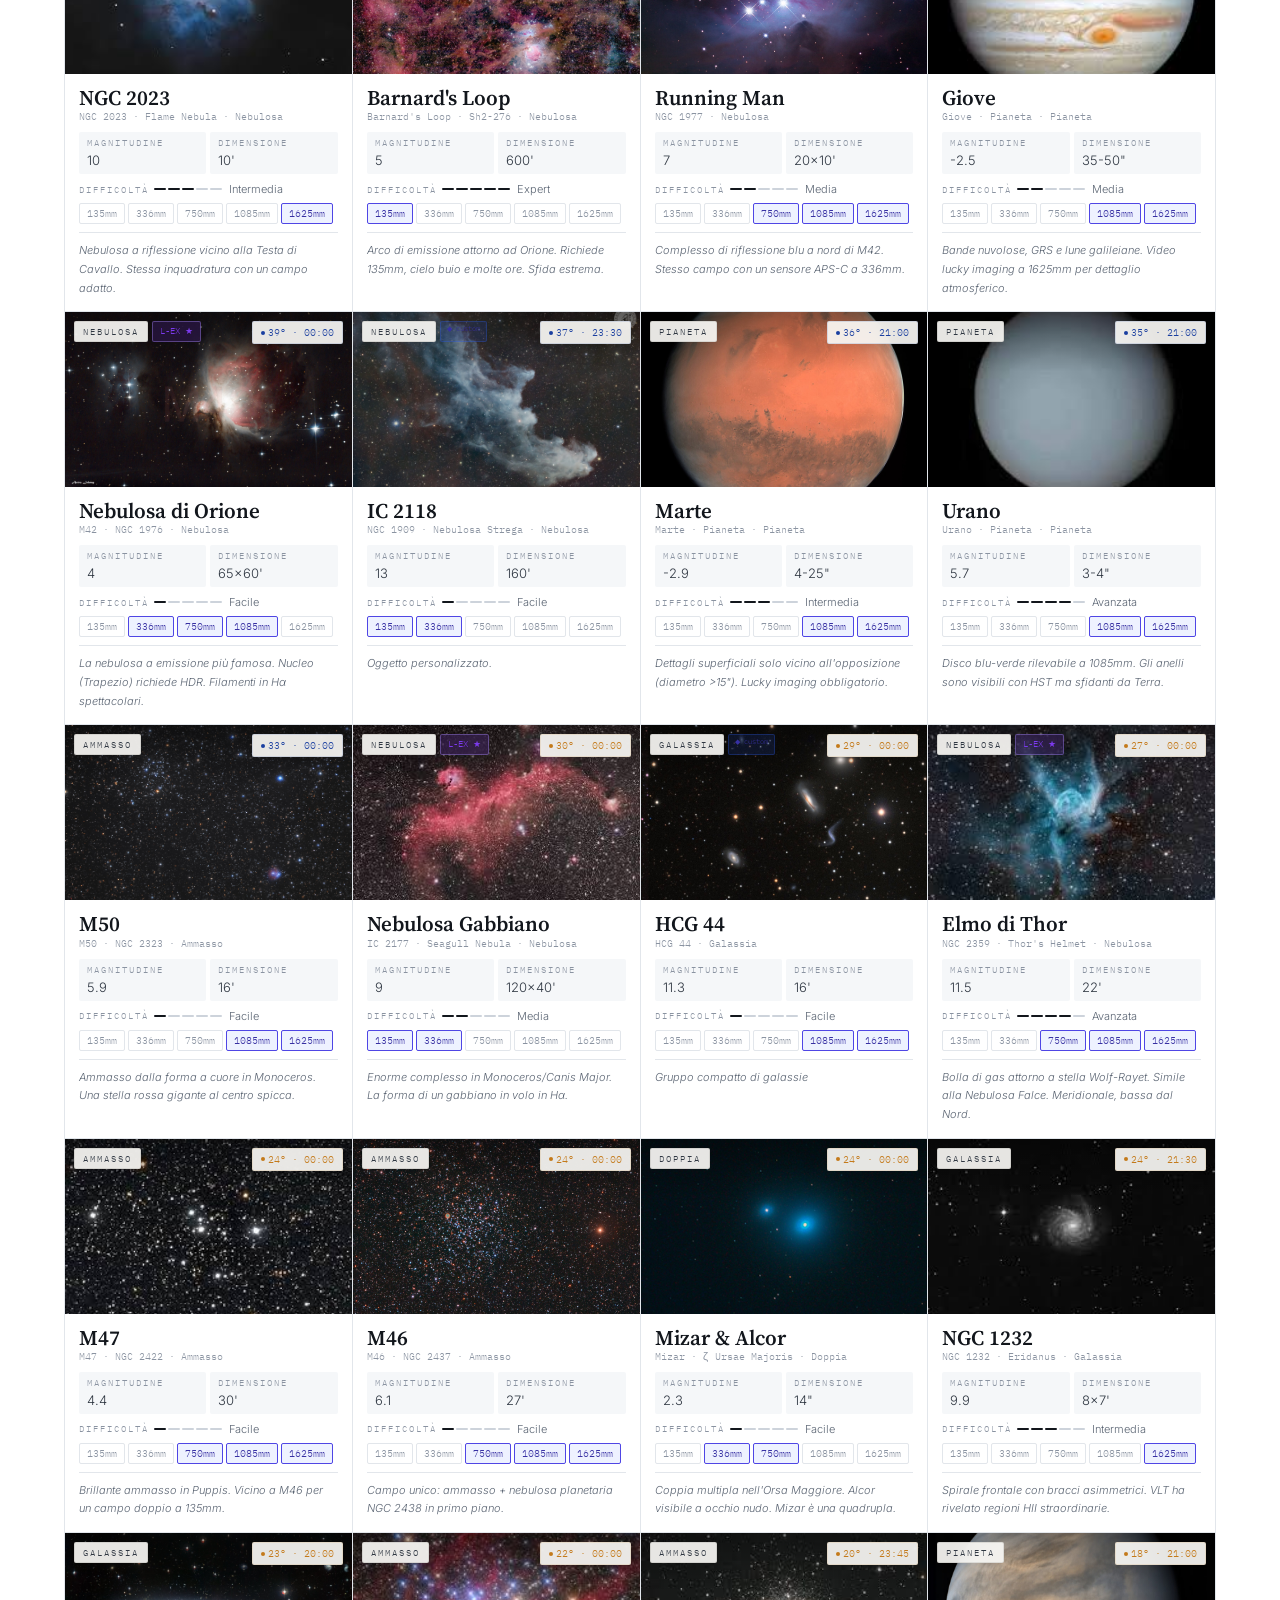
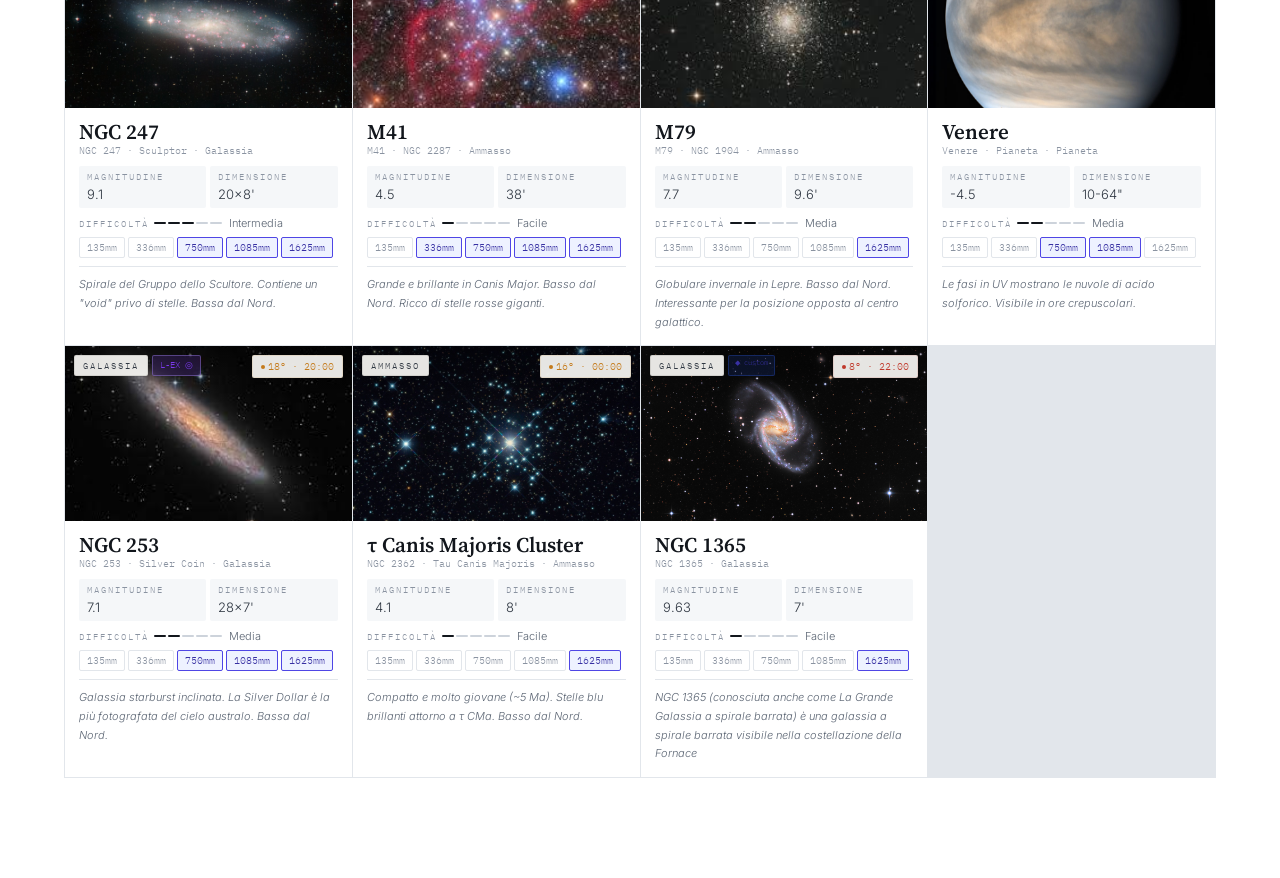
==== commit 084f877e: "Add files via upload" ====
--- a/astrofoto/index.html
+++ b/astrofoto/index.html
@@ -3899,9 +3899,9 @@
 // Load remote data.json then boot
 (async function bootWithData(){
   try {
-    const r = await fetch('data.json?v=' + Date.now());
-    if(r.ok){
-      const data = await r.json();
+    const gh = await HUB.fetchRepoText('astrofoto/data.json', 'data.json').then(t => JSON.parse(t)).catch(() => null);
+    if(gh){
+      const data = gh;
       // Merge deleted from data.json and localStorage
       const remoteDeleted = Array.isArray(data.deleted) ? data.deleted : [];
       const localDeleted = JSON.parse(localStorage.getItem('astrofoto_deleted')||'[]');
--- a/assets/hub.css
+++ b/assets/hub.css
@@ -9,8 +9,15 @@
 /* ---------- 0. COMPORTAMENTO "APP" ---------- */
 html { -webkit-text-size-adjust: 100%; -webkit-tap-highlight-color: transparent; }
 a, button, select, summary, label, input[type="checkbox"] { touch-action: manipulation; }
+.home-actions { display: flex; flex-wrap: wrap; gap: 10px; margin-top: 18px; }
+.hub-btn {
+  padding: 10px 16px; border: 1px solid var(--hub-line); border-radius: var(--hub-radius-sm, 8px);
+  background: var(--hub-paper); color: var(--hub-text); font: 600 14px var(--hub-body, system-ui); cursor: pointer;
+}
+.hub-btn:hover { background: var(--hub-surface); border-color: #cdd3db; }
+.hub-btn[disabled] { opacity: .6; cursor: progress; }
 .hub-install {
-  margin-top: 18px; padding: 11px 18px; border: 0; border-radius: var(--hub-radius-sm, 8px);
+  padding: 11px 18px; border: 0; border-radius: var(--hub-radius-sm, 8px);
   background: var(--hub-ink); color: #fff; font: 600 14px var(--hub-body, system-ui); cursor: pointer;
 }
 .hub-install:hover { background: #2a313c; }
@@ -173,6 +180,19 @@
 .tile:hover 
 
 @media (prefers-reduced-motion: reduce) { .tile, .hub-link { transition: none; } }
+
+/* risultato di "Aggiorna tutto da GitHub" */
+#hub-update-out { margin: -16px 0 28px; }
+.upd-box { border: 1px solid var(--hub-line); border-radius: var(--hub-radius); padding: 6px 18px 10px; background: var(--hub-paper); }
+.upd-head { font-weight: 600; padding: 12px 0 8px; font-size: 15px; }
+.upd-time { font-weight: 400; color: var(--hub-faint); font-size: 13px; margin-left: 6px; }
+.upd-row { display: grid; grid-template-columns: 10px 150px 1fr; gap: 10px; align-items: baseline; padding: 8px 0; border-top: 1px solid var(--hub-line); font-size: 14px; }
+.upd-dot { width: 8px; height: 8px; border-radius: 50%; background: #1b8a57; align-self: center; }
+.upd-row.warn .upd-dot { background: #b4842a; }
+.upd-row.err .upd-dot { background: #c13a2e; }
+.upd-name { font-weight: 600; }
+.upd-msg { color: var(--hub-soft); }
+@media (max-width: 640px) { .upd-row { grid-template-columns: 10px 1fr; } .upd-msg { grid-column: 2; } }
 
 /* ---------- 4. LINGUAGGIO COMUNE ----------
    Ogni sezione riceve gli stessi componenti: intestazione chiara, schede
@@ -355,7 +375,7 @@
   border: 0; border-radius: 0; box-shadow: none; padding: 24px var(--hub-pad) 40px;
 }
 body[data-app="running"] #admin-modal .admin-scroll {
-  max-height: calc(100vh - var(--hub-shell-h) - 340px); min-height: 320px;
+  max-height: min(72vh, 760px); min-height: 320px;
 }
 body[data-app="running"] #admin-modal .admin-table thead th {
   position: sticky; top: 0; z-index: 1; background: var(--hub-paper);
